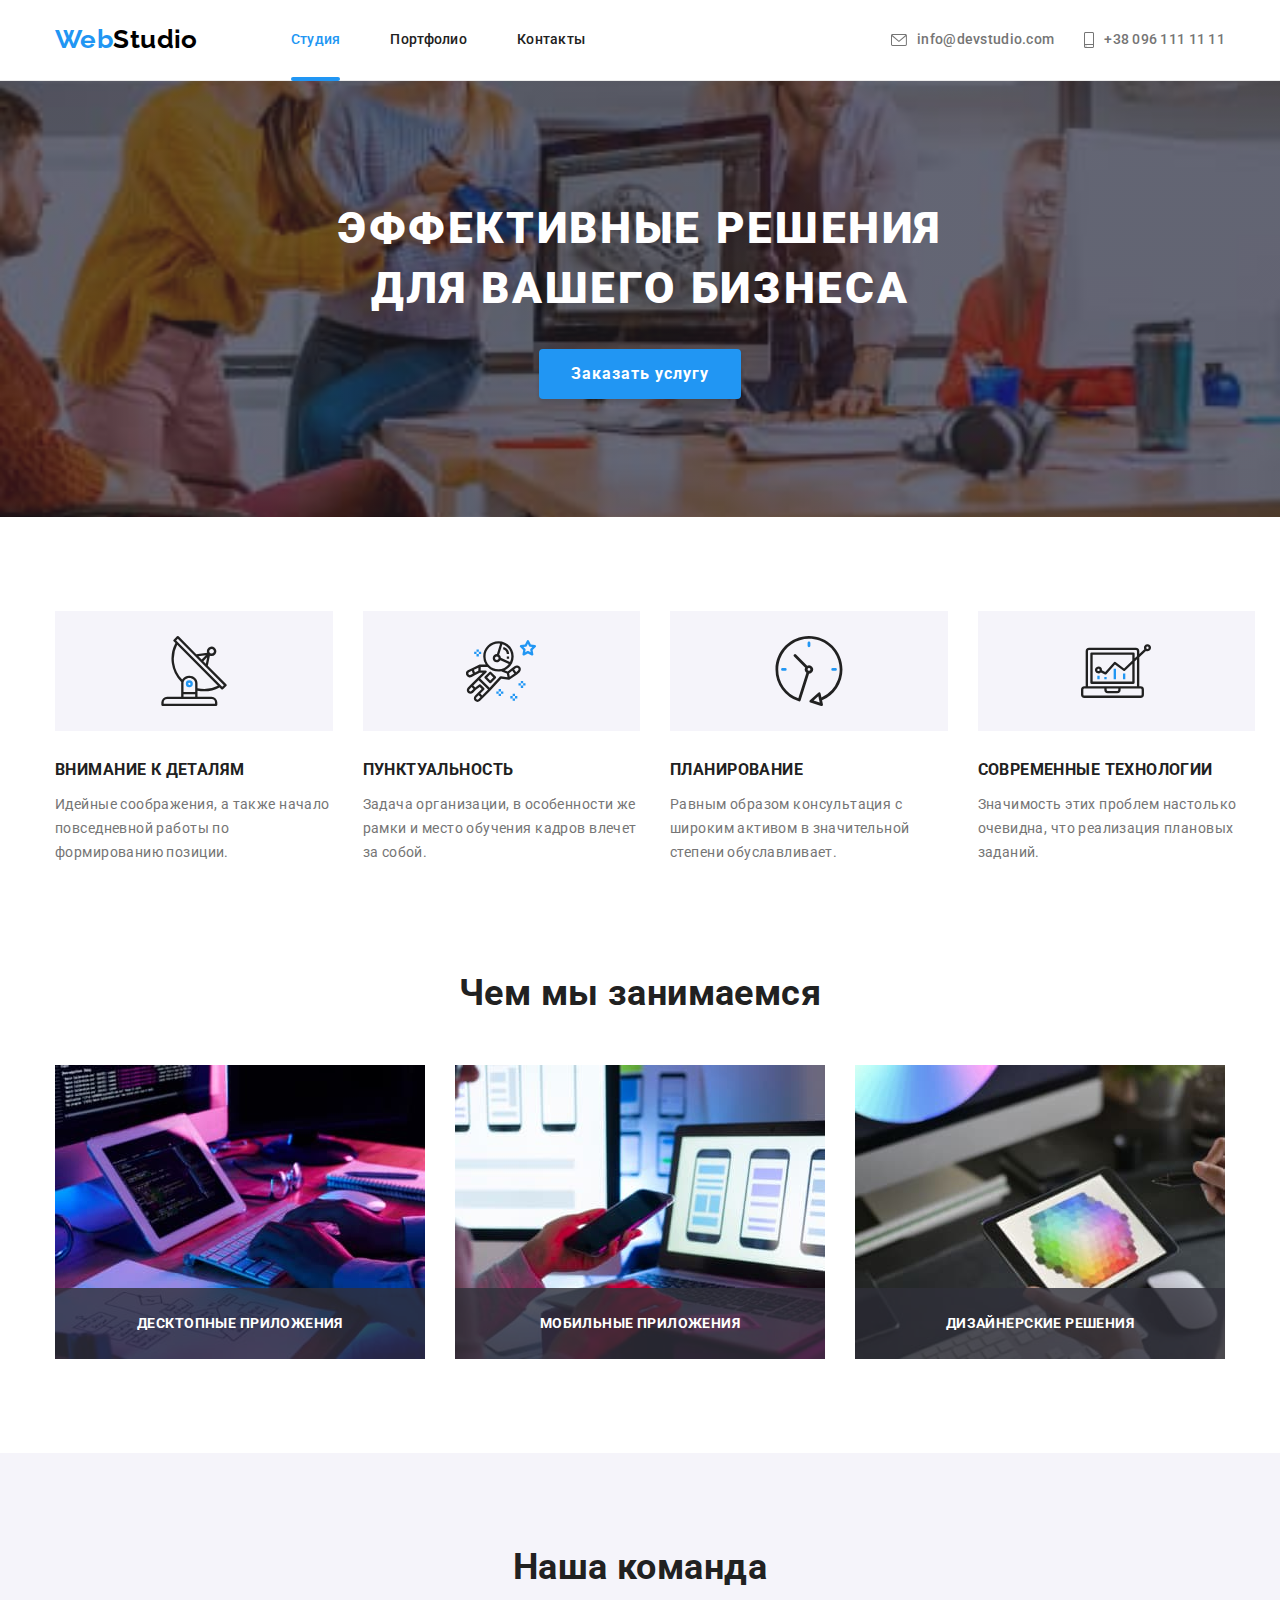
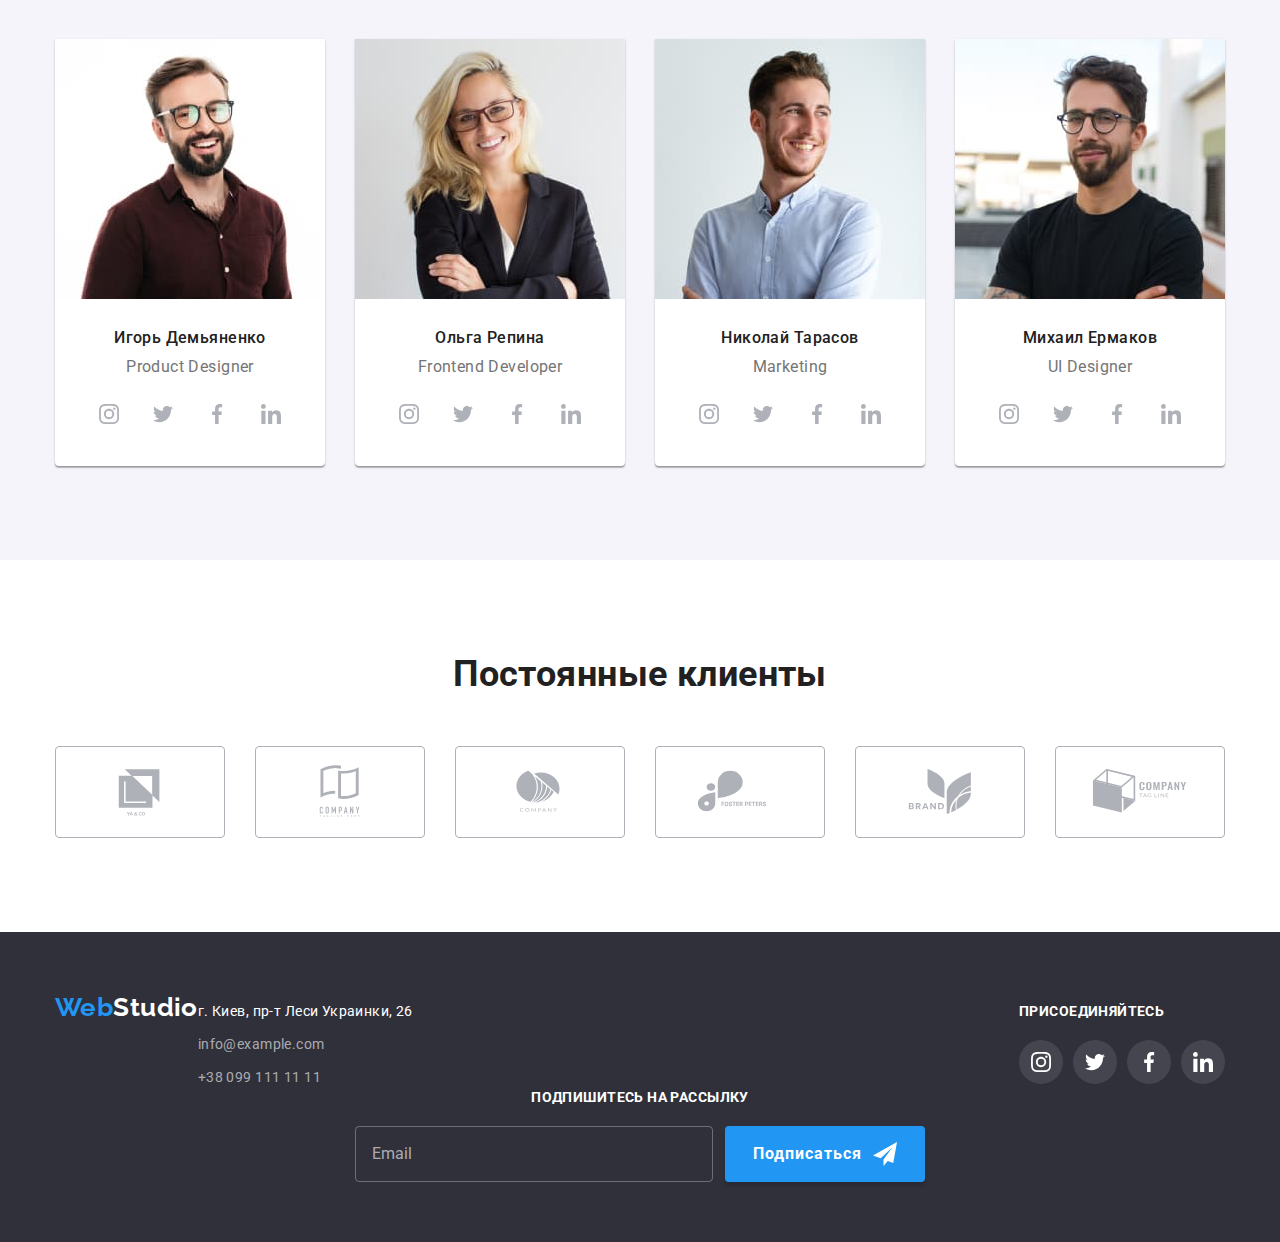
==== index.html @ 45075b43 "contacts paddings" ====
<!DOCTYPE html>
<html lang="ru">
  <head>
    <meta charset="UTF-8" />
    <meta http-equiv="X-UA-Compatible" content="IE=edge" />
    <meta name="viewport" content="width=device-width, initial-scale=1.0" />
    <title>goit-markup-hw-08</title>
    <link rel="preconnect" href="https://fonts.gstatic.com" />
    <link
      rel="stylesheet"
      href="https://fonts.googleapis.com/css2?family=Raleway:wght@700&family=Roboto:wght@400;500;700;900&display=swap"
    />
    <link
      rel="stylesheet"
      href="https://cdnjs.cloudflare.com/ajax/libs/modern-normalize/1.0.0/modern-normalize.min.css"
    />
    <link rel="stylesheet" href="./css/main.min.css" />
  </head>
  <body>
    <header class="header-border">
      <!--Mobile-menu-->
      <div class="mobile-menu__container" data-menu>
        <ul class="mobile-menu__list list">
          <li class="mobile-menu__item">
            <a class="link mobile-menu__link mobile-menu__link--current" href="./index.html">Студия</a>
          </li>
          <li class="mobile-menu__item"><a class="link mobile-menu__link" href="./portfolio.html">Портфолио</a></li>
          <li class="mobile-menu__item"><a class="link mobile-menu__link" href="">Контакты</a></li>
        </ul>
        <div class="modal-menu__wrap">
          <ul class="list mobile-menu__list mobile-menu__list--contacts">
            <li class="mobile-menu__item">
              <a class="link mobile-menu__contacts-link" href="tel:+380961111111"> +38 096 111 11 11 </a>
            </li>
            <li class="mobile-menu__item">
              <a class="link mobile-menu__contacts-link" href="mailto:info@devstudio.com"> info@devstudio.com </a>
            </li>
          </ul>
          <ul class="list mobile-menu_social-network">
            <li class="mobile-menu__social-network-item">
              <a class="link mobile-menu__social-network-link" href="#">Instagram</a>
            </li>
            <li class="mobile-menu__social-network-item">
              <a class="link mobile-menu__social-network-link" href="#">Twitter</a>
            </li>
            <li class="mobile-menu__social-network-item">
              <a class="link mobile-menu__social-network-link" href="#">Facebook</a>
            </li>
            <li class="mobile-menu__social-network-item">
              <a class="link mobile-menu__social-network-link--no-border" href="#">LinkedIn</a>
            </li>
          </ul>
        </div>
      </div>
      <div class="header-container container">
        <!-- Логотип-ссылка -->
        <a href="./index.html" class="logo-link header-logo"><span class="logo-link--accented">Web</span>Studio</a>
        <!-- Навигация -->
        <nav class="navigation__position">
          <ul class="list navigation__pages">
            <li class="navigation__page">
              <a href="./" class="link navigation__link navigation__page--current">Студия</a>
            </li>
            <li class="navigation__page">
              <a href="./portfolio.html" class="link navigation__link">Портфолио</a>
            </li>
            <li class="navigation__page"><a href="./" class="link navigation__link">Контакты</a></li>
          </ul>
        </nav>
        <!-- Контакты -->
        <ul class="list contacts">
          <li class="contacts__item">
            <a href="mailto:info@devstudio.com" class="link contacts__link">
              <svg class="contacts__icon" width="16" height="12">
                <use href="./images/icons.svg#icon-envelope"></use></svg
              >info@devstudio.com
            </a>
          </li>
          <li class="contacts__item">
            <a href="tel:+380961111111" class="link contacts__link"
              ><svg class="contacts__icon" width="10" height="16">
                <use href="./images/icons.svg#icon-smartphone"></use></svg
              >+38 096 111 11 11
            </a>
          </li>
        </ul>
      </div>
      <!--Mobile-menu-button-->
      <button class="mobile-menu__button" data-menu-button>
        <svg class="" width="40" height="40">
          <use class="mobile-menu__icon-menu" href="./images/icons.svg#icon-menu"></use>
          <use class="mobile-menu__icon-close" href="./images/icons.svg#icon-close-menu"></use>
        </svg>
      </button>
    </header>
    <main>
      <!-- Эффективные решения для вашего бизнеса -->
      <section class="solutions">
        <div class="container">
          <h1 class="solutions__title solutions__title-margin">Эффективные решения для вашего бизнеса</h1>
          <button type="button" data-modal-open class="solutions__button">Заказать услугу</button>
        </div>
      </section>
      <!-- Особенности -->
      <section class="section">
        <div class="container">
          <h2 class="visually-hidden">Особенности</h2>
          <ul class="features features__position list">
            <li class="features__cards features__cards-margin">
              <div class="features__icon-wrap features__icon-wrap-margin">
                <svg class="features__icons" width="70" height="70">
                  <use href="./images/icons.svg#icon-antenna"></use>
                </svg>
              </div>
              <h3 class="title features__titles features__titles-margin">Внимание к деталям</h3>
              <p class="features__text">
                Идейные соображения, а также начало повседневной работы по формированию позиции.
              </p>
            </li>
            <li class="features__cards features__cards-margin">
              <div class="features__icon-wrap features__icon-wrap-margin">
                <svg class="features__icons" width="70" height="70">
                  <use href="./images/icons.svg#icon-astronaut"></use>
                </svg>
              </div>
              <h3 class="title features__titles features__titles-margin">Пунктуальность</h3>
              <p class="features__text">
                Задача организации, в особенности же рамки и место обучения кадров влечет за собой.
              </p>
            </li>
            <li class="features__cards features__cards-margin">
              <div class="features__icon-wrap features__icon-wrap-margin">
                <svg class="features__icons" width="70" height="70">
                  <use href="./images/icons.svg#icon-clock"></use>
                </svg>
              </div>
              <h3 class="title features__titles features__titles-margin">Планирование</h3>
              <p class="features__text">
                Равным образом консультация с широким активом в значительной степени обуславливает.
              </p>
            </li>
            <li class="features__cards features__cards-margin">
              <div class="features__icon-wrap features__icon-wrap-margin">
                <svg class="features__icons" width="70" height="70">
                  <use href="./images/icons.svg#icon-diagram"></use>
                </svg>
              </div>
              <h3 class="title features__titles features__titles-margin">Современные технологии</h3>
              <p class="features__text">Значимость этих проблем настолько очевидна, что реализация плановых заданий.</p>
            </li>
          </ul>
        </div>
      </section>
      <!-- Чем мы занимаемся -->
      <section class="works section">
        <div class="container">
          <h2 class="title section-title">Чем мы занимаемся</h2>
          <ul class="works__list list">
            <li class="works__card">
              <div class="works__thumb">
                <picture> 
                  <source srcset="./images/work/work@1x.jpg 1x, 
                  ./images/work/work@2x.jpg 2x" 
                  media="(min-width: 1200px)" 
                  type="image/jpeg" /> 
                  <img src="./images/work/work@1x.jpg" width="370" height="294" alt="Десктопные приложения" /> 
                </picture>
        
                <div class="works__overlay">
                  <p class="works__text">Десктопные приложения</p>
                </div>
              </div>
            </li>
            <li class="works__card">
              <div class="works__thumb">
               <picture> 
                  <source srcset="./images/work/work2@1x.jpg 1x, 
                  ./images/work/work2@2x.jpg 2x" 
                  media="(min-width: 1200px)" 
                  type="image/jpeg" /> 
                  <img src="./images/work/work2@1x.jpg" width="370" height="294" alt="Мобильные приложения" /> 
                </picture>
        
                <div class="works__overlay">
                  <p class="works__text">Мобильные приложения</p>
                </div>
              </div>
            </li>
            <li class="works__card">
              <div class="works__thumb">
                <picture> 
                  <source srcset="./images/work/work3@1x.jpg 1x, 
                  ./images/work/work3@2x.jpg 2x" 
                  media="(min-width: 1200px)" 
                  type="image/jpeg" /> 
                  <img src="./images/work/work3@1x.jpg" width="370" height="294" alt="Дизайнерские решения" /> 
                </picture>
        
                <div class="works__overlay">
                  <p class="works__text">Дизайнерские решения</p>
                </div>
              </div>
            </li>
          </ul>
        </div>
      </section>
      <section class="team section">
        <!-- Наша команда -->
        <div class="container">
          <h2 class="title section-title">Наша команда</h2>
          <ul class="team-list team-list__margin list">
            <li class="team-list__card team-list__card-margin">
              <div>
                <picture> 
                  <source srcset="./images/team/desktop1@1x.jpg 1x, 
                  ./images/team/desktop1@2x.jpg 2x" 
                  media="(min-width: 1200px)" 
                  type="image/jpeg" /> 
                  <source srcset="./images/team/tablet1@1x.jpg 1x, 
                  ./images/team/tablet1@2x.jpg 2x" 
                  media="(min-width: 768px)" 
                  type="image/jpeg" /> 
                  <source srcset="./images/team/mobile1@1x.jpg 1x, 
                  ./images/team/mobile1@2x.jpg 2x" 
                  media="(max-width: 767.9px)" 
                  type="image/jpeg" /> 
                  <img src="./images/team/mobile1@1x.jpg" width="450" height="460" alt="Игорь Демьяненко" /> 
                </picture>
              </div>
              <div class="team-list__card-text">
                <h3 class="title team-list__name team-list__name-margin">Игорь Демьяненко</h3>
                <p lang="en" class="team-list__profession team-list__profession-margin">Product Designer</p>
                <ul class="list social-networks__list">
                  <li class="social-network__margin">
                    <a class="link social-network__link" href="" target="_blank" rel="noopener noreferrer">
                      <svg class="social-network__icon" width="20" height="20">
                        <use href="./images/icons.svg#icon-instagram"></use>
                      </svg>
                    </a>
                  </li>
                  <li class="social-network__margin">
                    <a class="link social-network__link" href="" target="_blank" rel="noopener noreferrer">
                      <svg class="social-network__icon" width="20" height="20">
                        <use href="./images/icons.svg#icon-twitter"></use>
                      </svg>
                    </a>
                  </li>
                  <li class="social-network__margin">
                    <a class="link social-network__link" href="" target="_blank" rel="noopener noreferrer">
                      <svg class="social-network__icon" width="20" height="20">
                        <use href="./images/icons.svg#icon-facebook"></use>
                      </svg>
                    </a>
                  </li>
                  <li class="social-network__margin">
                    <a class="link social-network__link" href="" target="_blank" rel="noopener noreferrer">
                      <svg class="social-network__icon" width="20" height="20">
                        <use href="./images/icons.svg#icon-linkedin"></use>
                      </svg>
                    </a>
                  </li>
                </ul>
              </div>
            </li>
            <li class="team-list__card team-list__card-margin">
              <div>
                <picture> 
                  <source srcset="./images/team/desktop2@1x.jpg 1x, 
                  ./images/team/desktop2@2x.jpg 2x" 
                  media="(min-width: 1200px)" 
                  type="image/jpeg" /> 
                  <source srcset="./images/team/tablet2@1x.jpg 1x, 
                  ./images/team/tablet2@2x.jpg 2x" 
                  media="(min-width: 768px)" 
                  type="image/jpeg" /> 
                  <source srcset="./images/team/mobile2@1x.jpg 1x, 
                  ./images/team/mobile2@2x.jpg 2x" 
                  media="(max-width: 767.9px)" 
                  type="image/jpeg" /> 
                  <img src="./images/team/mobile2@1x.jpg" width="450" height="460" alt="Ольга Репина" /> 
                </picture>
              </div>
          
              <div class="team-list__card-text">
                <h3 class="title team-list__name team-list__name-margin">Ольга Репина</h3>
                <p lang="en" class="team-list__profession team-list__profession-margin">Frontend Developer</p>
                <ul class="list social-networks__list">
                  <li class="social-network__margin">
                    <a class="link social-network__link" href="" target="_blank" rel="noopener noreferrer">
                      <svg class="social-network__icon" width="20" height="20">
                        <use href="./images/icons.svg#icon-instagram"></use>
                      </svg>
                    </a>
                  </li>
                  <li class="social-network__margin">
                    <a class="link social-network__link" href="" target="_blank" rel="noopener noreferrer">
                      <svg class="social-network__icon" width="20" height="20">
                        <use href="./images/icons.svg#icon-twitter"></use>
                      </svg>
                    </a>
                  </li>
                  <li class="social-network__margin">
                    <a class="link social-network__link" href="" target="_blank" rel="noopener noreferrer">
                      <svg class="social-network__icon" width="20" height="20">
                        <use href="./images/icons.svg#icon-facebook"></use>
                      </svg>
                    </a>
                  </li>
                  <li class="social-network__margin">
                    <a class="link social-network__link" href="" target="_blank" rel="noopener noreferrer">
                      <svg class="social-network__icon" width="20" height="20">
                        <use href="./images/icons.svg#icon-linkedin"></use>
                      </svg>
                    </a>
                  </li>
                </ul>
              </div>
            </li>
            <li class="team-list__card team-list__card-margin"><div>
                <picture> 
                  <source srcset="./images/team/desktop3@1x.jpg 1x, 
                  ./images/team/desktop3@2x.jpg 2x" 
                  media="(min-width: 1200px)" 
                  type="image/jpeg" /> 
                  <source srcset="./images/team/tablet3@1x.jpg 1x, 
                  ./images/team/tablet3@2x.jpg 2x" 
                  media="(min-width: 768px)" 
                  type="image/jpeg" /> 
                  <source srcset="./images/team/mobile3@1x.jpg 1x, 
                  ./images/team/mobile3@2x.jpg 2x" 
                  media="(max-width: 767.9px)" 
                  type="image/jpeg" /> 
                  <img src="./images/team/mobile3@1x.jpg" width="450" height="460" alt="Николай Тарасов" /> 
                </picture>
              </div>
              
              <div class="team-list__card-text">
                <h3 class="title team-list__name team-list__name-margin">Николай Тарасов</h3>
                <p lang="en" class="team-list__profession team-list__profession-margin">Marketing</p>
                <ul class="list social-networks__list">
                  <li class="social-network__margin">
                    <a class="link social-network__link" href="" target="_blank" rel="noopener noreferrer">
                      <svg class="social-network__icon" width="20" height="20">
                        <use href="./images/icons.svg#icon-instagram"></use>
                      </svg>
                    </a>
                  </li>
                  <li class="social-network__margin">
                    <a class="link social-network__link" href="" target="_blank" rel="noopener noreferrer">
                      <svg class="social-network__icon" width="20" height="20">
                        <use href="./images/icons.svg#icon-twitter"></use>
                      </svg>
                    </a>
                  </li>
                  <li class="social-network__margin">
                    <a class="link social-network__link" href="" target="_blank" rel="noopener noreferrer">
                      <svg class="social-network__icon" width="20" height="20">
                        <use href="./images/icons.svg#icon-facebook"></use>
                      </svg>
                    </a>
                  </li>
                  <li class="social-network__margin">
                    <a class="link social-network__link" href="" target="_blank" rel="noopener noreferrer">
                      <svg class="social-network__icon" width="20" height="20">
                        <use href="./images/icons.svg#icon-linkedin"></use>
                      </svg>
                    </a>
                  </li>
                </ul>
              </div>
            </li>
            <li class="team-list__card team-list__card-margin">
              <div>
                <picture> 
                  <source srcset="./images/team/desktop4@1x.jpg 1x, 
                  ./images/team/desktop4@2x.jpg 2x" 
                  media="(min-width: 1200px)" 
                  type="image/jpeg" /> 
                  <source srcset="./images/team/tablet4@1x.jpg 1x, 
                  ./images/team/tablet4@2x.jpg 2x" 
                  media="(min-width: 768px)" 
                  type="image/jpeg" /> 
                  <source srcset="./images/team/mobile4@1x.jpg 1x, 
                  ./images/team/mobile4@2x.jpg 2x" 
                  media="(max-width: 767.9px)" 
                  type="image/jpeg" /> 
                  <img src="./images/team/mobile4@1x.jpg" width="450" height="460" alt="Михаил Ермаков" /> 
                </picture>
              </div>

              <div class="team-list__card-text">
                <h3 class="title team-list__name team-list__name-margin">Михаил Ермаков</h3>
                <p lang="en" class="team-list__profession team-list__profession-margin">UI Designer</p>
                <ul class="list social-networks__list">
                  <li class="social-network__margin">
                    <a class="link social-network__link" href="" target="_blank" rel="noopener noreferrer">
                      <svg class="social-network__icon" width="20" height="20">
                        <use href="./images/icons.svg#icon-instagram"></use>
                      </svg>
                    </a>
                  </li>
                  <li class="social-network__margin">
                    <a class="link social-network__link" href="" target="_blank" rel="noopener noreferrer">
                      <svg class="social-network__icon" width="20" height="20">
                        <use href="./images/icons.svg#icon-twitter"></use>
                      </svg>
                    </a>
                  </li>
                  <li class="social-network__margin">
                    <a class="link social-network__link" href="" target="_blank" rel="noopener noreferrer">
                      <svg class="social-network__icon" width="20" height="20">
                        <use href="./images/icons.svg#icon-facebook"></use>
                      </svg>
                    </a>
                  </li>
                  <li class="social-network__margin">
                    <a class="link social-network__link" href="" target="_blank" rel="noopener noreferrer">
                      <svg class="social-network__icon" width="20" height="20">
                        <use href="./images/icons.svg#icon-linkedin"></use>
                      </svg>
                    </a>
                  </li>
                </ul>
              </div>
            </li>
          </ul>
        </div>
      </section>
      <!-- Постоянные клиенты -->
      <section class="section">
        <div class="container">
          <h2 class="title section-title">Постоянные клиенты</h2>
          <ul class="clients__list list">
            <li class="clients__item">
              <a class="link clients__link" href="" target="_blank" rel="noopener noreferrer">
                <svg class="clients__icon" width="106" height="60">
                  <use href="./images/icons.svg#icon-logo1"></use>
                </svg>
              </a>
            </li>
            <li class="clients__item">
              <a class="link clients__link" href="" target="_blank" rel="noopener noreferrer"
                ><svg class="clients__icon" width="106" height="60">
                  <use href="./images/icons.svg#icon-logo2"></use></svg
              ></a>
            </li>
            <li class="clients__item">
              <a class="link clients__link" href="" target="_blank" rel="noopener noreferrer">
                <svg class="clients__icon" width="106" height="60">
                  <use href="./images/icons.svg#icon-logo3"></use>
                </svg>
              </a>
            </li>
            <li class="clients__item">
              <a class="link clients__link" href="" target="_blank" rel="noopener noreferrer">
                <svg class="clients__icon" width="106" height="60">
                  <use href="./images/icons.svg#icon-logo4"></use>
                </svg>
              </a>
            </li>
            <li class="clients__item">
              <a class="link clients__link" href="" target="_blank" rel="noopener noreferrer"
                ><svg class="clients__icon" width="106" height="60">
                  <use href="./images/icons.svg#icon-logo5"></use></svg
              ></a>
            </li>
            <li class="clients__item">
              <a class="link clients__link" href="" target="_blank" rel="noopener noreferrer"
                ><svg class="clients__icon" width="106" height="60">
                  <use href="./images/icons.svg#icon-logo6"></use></svg
              ></a>
            </li>
          </ul>
        </div>
      </section>
    </main>
    <footer class="footer-section">
      <div class="container footer-container">
        <div class="contacts-block"
          <div class="address-block">
            <!-- Логотип-ссылка -->
            <a href="./index.html" class="logo-link footer-logo footer-logo__margin"><span class="logo-link--accented">Web</span>Studio</a>
          <!-- Адрес-->
            <address class="address">
              <ul class="list">
              <li class="address__margin">
                <a
                  href="https://goo.gl/maps/rV815ZwH7v6qxF1P7"
                  target="_blank"
                  rel="noopener noreferrer"
                  class="link address__map"
                  >г. Киев, пр-т Леси Украинки, 26</a
                >
              </li>
              <li class="address__margin">
                <a href="mailto:info@example.com" class="link address__contacts">info@example.com</a>
              </li>
              <li class="address__marin">
                <a href="tel:+380991111111" class="link address__contacts">+38 099 111 11 11</a>
              </li>
            </ul>
          </address>
        </div>
        <div class="footer-social-networks">
          <p class="footer-social-networks__text footer-social-networks__text-margin">присоединяйтесь</p>
          <ul class="list social-networks__list">
            <li class="social-network__margin">
              <a class="link footer-social-network__link" href="" target="_blank" rel="noopener noreferrer">
                <svg class="footer-social-network__icon" width="20" height="20">
                  <use href="./images/icons.svg#icon-instagram"></use>
                </svg>
              </a>
            </li>
            <li class="social-network__margin">
              <a class="link footer-social-network__link" href="" target="_blank" rel="noopener noreferrer">
                <svg class="footer-social-network__icon" width="20" height="20">
                  <use href="./images/icons.svg#icon-twitter"></use>
                </svg>
              </a>
            </li>
            <li class="social-network__margin">
              <a class="link footer-social-network__link" href="" target="_blank" rel="noopener noreferrer">
                <svg class="footer-social-network__icon" width="20" height="20">
                  <use href="./images/icons.svg#icon-facebook"></use>
                </svg>
              </a>
            </li>
            <li class="social-network__margin">
              <a class="link footer-social-network__link" href="" target="_blank" rel="noopener noreferrer">
                <svg class="footer-social-network__icon" width="20" height="20">
                  <use href="./images/icons.svg#icon-linkedin"></use>
                </svg>
              </a>
            </li>
          </ul>
        </div>
      </div>
        <form class="subscribe__form" action="#" method="POST" autocomplete="off">
          <label class="subscribe__label" for="subscribe">подпишитесь на рассылку</label>
          <div class="subscribe-container">
            <input
              type="email"
              name="user-mail"
              class="subscribe__email"
              id="subscribe"
              placeholder="Email"
            />
            <button type="submit" class="subscribe__button">
              Подписаться<svg class="subscribe__icon" width="24" height="24">
                <use href="./images/icons.svg#icon-send"></use>
              </svg>
            </button>
          </div>
        </form>
      </div>
    </footer>
    <!--Solutions-modal-window-->
    <div class="backdrop is-hidden" data-modal>
      <div class="solutions-modal">
        <button class="solutions-modal__close-button" data-modal-close>
          <svg class="solutions-modal__close-icon" width="18" height="18">
            <use href="./images/icons.svg#icon-close-btn"></use>
          </svg>
        </button>
        <h2 class="title modal-title modal-title__margin">Оставьте свои данные, мы вам перезвоним</h2>
        <form class="contact-form" name="order" autocomplete="on" novalidate>
          <label for="order-name" class="contact-form__label">Имя</label>
          <div class="input-container input-container__margin">
            <input type="text" name="user-name" class="contact-form__field" id="order-name" />
            <svg class="contact-form__icon" width="18" height="18">
              <use href="./images/icons.svg#icon-person-input"></use>
            </svg>
          </div>
          <label for="order-phone" class="contact-form__label">Телефон</label>
          <div class="input-container input-container__margin">
            <input type="tel" name="user-tel" class="contact-form__field" id="order-phone" />
            <svg class="contact-form__icon" width="18" height="18">
              <use href="./images/icons.svg#icon-phone-input"></use>
            </svg>
          </div>
          <label for="order-mail" class="contact-form__label">Почта</label>
          <div class="input-container input-container__margin">
            <input type="email" name="user-mail" class="contact-form__field" id="order-mail" />
            <svg class="contact-form__icon" width="18" height="18">
              <use href="./images/icons.svg#icon-email-input"></use>
            </svg>
          </div>
          <label for="order-comment" class="contact-form__label">Комментарий</label>
          <div class="input-container input-container__comment-margin">
            <textarea
              name="user-info"
              class="contact-form__field contact-form__message"
              placeholder="Введите текст"
              id="order-comment"
            ></textarea>
          </div>
          <div class="checkbox-container checkbox-container__position">
            <label for="policy" class="checkbox__label"
              ><input type="checkbox" name="policy" value="Agree" class="checkbox__input" id="policy" />
              <span class="checkbox__wrap checkbox__wrap-margin">
                <svg class="checkbox__icon" width="16" height="15">
                  <use href="./images/icons.svg#icon-check"></use>
                </svg>
              </span>
              Соглашаюсь с рассылкой и принимаю
              <a
                href=""
                target="_blank"
                rel="noopener noreferrer"
                class="checkbox__link--accented checkbox__link-margin"
                >Условия договора</a
              ></label
            >
          </div>
          <button type="submit" class="contact-form__submit-button">Отправить</button>
        </form>
      </div>
    </div>
    <!-- Script -->
    <script src="./js/menu.js"></script>
    <script src="./js/modal.js"></script>
  </body>
</html>
---- css/main.min.css ----
:root{--main-text-color: #757575;--title-color: #212121;--nav-header-color: #000;--accent-color: #2196f3;--alt-title-color: #fff;--svg-icon-color: #afb1b8;--dark-background: #2f303a;--solutions-down-bg-color: #c4c4c4;--solutions-gradient-color: rgba(47, 48, 58, 0.4);--light-background: #f5f4fa;--header-border-color: #ececec;--projects-border-color: #eeeeee;--modal-close-button-border: rgba(0, 0, 0, 0.1);--works-overlay-color: rgba(47, 48, 58, 0.8);--project-overlay-color: rgba(33, 150, 243, 0.9);--backdrop-background-color: #00000033;--modal-form-input-border: rgba(33, 33, 33, 0.2);--main-font: 'Roboto', sans-serif;--title-font: 'Roboto', sans-serif;--logo-font: 'Raleway', sans-serif;--cubic-bezier: cubic-bezier(0.4, 0, 0.2, 1)}.contacts__link,.contact-form,.checkbox-container,.checkbox__label,.features__icon-wrap,.works__list,.works__overlay,.team-list,.filter__list,.projects,.overlay,.subscribe-container,.subscribe__email,.subscribe__button,.subscribe__icon,.header-container,.navigation__pages{display:flex}body{font-family:var(--main-font);font-size:14px;line-height:1.14;letter-spacing:0.03em;color:var(--main-text-color);background-color:var(--alt-title-color)}body.modal-open{overflow:hidden}h1,h2,h3,h4,h5,h6{margin:0}.container{padding-left:15px;padding-right:15px}@media screen and (min-width: 480px){.container{max-width:480px;margin-left:auto;margin-right:auto}}@media screen and (min-width: 768px){.container{max-width:768px}}@media screen and (min-width: 1200px){.container{max-width:1200px}}.section{padding-top:60px;padding-bottom:60px}@media screen and (min-width: 1200px){.section{padding-top:94px;padding-bottom:94px}}img{display:block;max-width:100%;height:auto}.link{color:inherit;text-decoration:none;transition:color 250ms var(--cubic-bezier)}.link:hover,.link:focus{color:var(--accent-color)}.title{color:var(--title-color)}.list{padding:0;margin:0;list-style:none}.visually-hidden{position:absolute !important;clip:rect(1px, 1px, 1px, 1px);padding:0 !important;border:0 !important;height:1px !important;width:1px !important;overflow:hidden}.mobile-menu__button{display:inline-flex;background-color:transparent;border:none;width:40px;height:40px;margin:0;margin-left:auto;padding:0;cursor:pointer;z-index:99}@media screen and (min-width: 768px){.mobile-menu__button{display:none}}.mobile-menu__button .mobile-menu__icon-close{display:none}.mobile-menu__button.is-open .mobile-menu__icon-close{display:block}.mobile-menu__button.is-open .mobile-menu__icon-menu{display:none}.mobile-menu__icon-close,.mobile-menu__icon-menu{fill:var(--title-color);transition:fill 250ms var(--cubic-bezier)}.mobile-menu__icon-close:focus,.mobile-menu__icon-close:hover,.mobile-menu__icon-menu:focus,.mobile-menu__icon-menu:hover{fill:var(--accent-color)}.mobile-menu__container{position:absolute;top:0;left:0;width:100vw;height:100vh;background-color:var(--alt-title-color);padding:48px 40px;z-index:98;display:none}.mobile-menu__container.is-open{display:flex;flex-direction:column;justify-content:space-between}@media screen and (min-width: 768px){.mobile-menu__container.is-open{display:none}}.mobile-menu__contacts-link{display:inline-block;font-weight:500;font-size:24px;line-height:1.16;letter-spacing:0.02em;color:var(--main-text-color);text-decoration:none;transform:font-size 250ms var(--cubic-bezier),line-height 250ms var(--cubic-bezier),color 250ms var(--cubic-bezier)}.mobile-menu__contacts-link:hover,.mobile-menu__contacts-link:focus{font-size:34px;line-height:1.17;color:var(--accent-color)}.mobile-menu__item:not(:last-child){margin-bottom:32px}.mobile-menu__link{display:inline-block;font-weight:500;font-size:40px;line-height:1.17;letter-spacing:0.02em;color:var(--title-color);transition:color 250ms var(--cubic-bezier)}.mobile-menu__link:hover,.mobile-menu__link:focus{color:var(--accent-color)}.mobile-menu__link--current{color:var(--accent-color)}.mobile-menu_social-network{display:flex;flex-wrap:wrap;margin-top:64px}.mobile-menu__social-network-item{padding-left:10px;padding-right:10px;margin-bottom:10px}.mobile-menu__social-network-item:first-child{padding-left:0}@media screen and (min-width: 480px){.mobile-menu__social-network-item{margin-bottom:0}}.mobile-menu__social-network-link{position:relative;font-weight:500;font-size:18px;line-height:1.22;letter-spacing:0.02em;color:var(--accent-color)}.mobile-menu__social-network-link::after{content:'';position:absolute;right:-15%;top:0;width:1px;height:22px;display:block;background-color:var(--modal-form-input-border)}.mobile-menu__social-network-link--no-border{position:relative;font-weight:500;font-size:18px;line-height:1.22;letter-spacing:0.02em;color:var(--accent-color)}.logo-link{color:inherit;text-decoration:none}.header-logo{padding-top:24px;padding-bottom:25px;font-family:var(--logo-font);font-weight:700;font-size:26px;line-height:1.19;color:var(--nav-header-color)}@media screen and (min-width: 1200px){.header-logo{margin-right:93px}}.footer-logo{display:inline-block;font-family:var(--logo-font);font-weight:700;font-size:26px;line-height:1.19;color:var(--alt-title-color)}.footer-logo__margin{margin-right:0;margin-bottom:20px}.logo-link--accented{color:var(--accent-color)}@media screen and (max-width: 767.9px){.contacts{display:none}}@media screen and (min-width: 768px) and (max-width: 1199.9px){.contacts{flex-direction:column}}@media screen and (min-width: 1200px){.contacts{display:flex;flex-direction:row}}.contacts__link{position:relative;align-items:center;font-weight:500;letter-spacing:0.02em}@media screen and (min-width: 1200px){.contacts__link{padding-top:32px;padding-bottom:32px}}@media screen and (min-width: 768px) and (max-width: 1199.98px){.contacts__item:not(:last-child){margin-bottom:10px}}@media screen and (min-width: 1200px){.contacts__item:not(:last-child){margin-right:30px}}.contacts__icon{fill:currentColor;margin-right:10px}.solutions{padding-top:118px;padding-bottom:118px;text-align:center;background-image:linear-gradient(to right, var(--solutions-gradient-color), var(--solutions-gradient-color)),url("../images/bg-image/mobile-bg@1x.jpg");color:var(--alt-title-color);background-repeat:no-repeat;background-position:center;background-size:cover}@media (min-resolution: 2dppx){.solutions{background-image:url("../images/bg-image/mobile-bg@2x.jpg")}}@media (min-resolution: 2dppx) and (min-width: 480px){.solutions{background-image:linear-gradient(to right, var(--solutions-gradient-color), var(--solutions-gradient-color)),url("../images/bg-image/tablet-bg@1x.jpg")}}@media (min-resolution: 2dppx) and (min-width: 480px) and (min-resolution: 2dppx){.solutions{background-image:url("../images/bg-image/tablet-bg@2x.jpg")}}@media (min-resolution: 2dppx) and (min-width: 480px) and (min-width: 768px){.solutions{padding-top:200px;padding-bottom:200px;background-image:linear-gradient(to right, var(--solutions-gradient-color), var(--solutions-gradient-color)),url("../images/bg-image/desktop-bg@1x.jpg");max-width:1600px;height:600px}}@media (min-resolution: 2dppx) and (min-width: 480px) and (min-width: 768px) and (min-resolution: 2dppx){.solutions{background-image:url("../images/bg-image/desktop-bg@2x.jpg")}}.solutions__title{max-width:360px;font-weight:900;font-size:26px;text-transform:uppercase;line-height:1.62;letter-spacing:0.06em}@media screen and (min-width: 1200px){.solutions__title{max-width:696px;font-size:44px;line-height:1.36}}.solutions__title-margin{margin-left:auto;margin-right:auto;margin-bottom:30px}.solutions__button{min-width:200px;padding:10px 32px;font-weight:700;font-size:16px;line-height:1.88;letter-spacing:0.06em;cursor:pointer;box-shadow:0px 4px 4px rgba(0,0,0,0.15);border-radius:4px;border:0;background-color:var(--accent-color);color:inherit;transition:color 250ms var(--cubic-bezier),background-color 250ms var(--cubic-bezier),box-shadow 250ms var(--cubic-bezier)}.backdrop{position:fixed;left:0;top:0;width:100%;height:100%;background-color:var(--backdrop-background-color);overflow-y:scroll;transition:opacity 250ms var(--cubic-bezier),visibility 250ms var(--cubic-bezier)}.solutions-modal{position:absolute;width:450px;height:610px;padding:40px;left:50%;top:50%;transform:translate(-50%, -50%) scale(1);background-color:var(--alt-title-color);box-shadow:0px 1px 3px rgba(0,0,0,0.12),0px 1px 1px rgba(0,0,0,0.14),0px 2px 1px rgba(0,0,0,0.2);border-radius:4px;opacity:1;transition:transform 250ms var(--cubic-bezier),opacity 250ms var(--cubic-bezier)}@media screen and (min-width: 1200px){.solutions-modal{width:528px;height:581px}}.is-hidden .solutions-modal{opacity:0;transform:translate(-50%, -50%) scale(0.5);transition:transform 250ms var(--cubic-bezier),opacity 250ms var(--cubic-bezier)}.solutions-modal__close-button{position:absolute;top:8px;right:8px;padding:5px 7px 7px 5px;width:30px;height:30px;background-color:var(--alt-title-color);border:1px solid var(--modal-close-button-border);border-radius:50%;cursor:pointer}.solutions-modal__close-icon{fill:var(--nav-header-color);transition:fill 250ms var(--cubic-bezier)}.solutions-modal__close-button:hover .solutions-modal__close-icon,.solutions-modal__close-button:focus .solutions-modal__close-icon{fill:var(--accent-color)}.modal-title{display:block;font-weight:700;font-size:20px;line-height:1.15;text-align:center}.modal-title__margin{margin-bottom:12px}.is-hidden{opacity:0;visibility:hidden;pointer-events:none;transition:opacity 250ms var(--cubic-bezier),visibility 250ms var(--cubic-bezier)}.contact-form{flex-direction:column}.input-container{position:relative;display:block}.input-container__margin{margin-bottom:10px}.input-container__comment-margin{margin-bottom:20px}.contact-form__label{margin-bottom:4px;font-size:12px;line-height:1.17;letter-spacing:0.01em;color:var(--main-text-color)}.contact-form__field{width:100%;height:40px;padding-left:42px;border:1px solid var(--modal-form-input-border);border-radius:4px;outline:none;transition:border-color 250ms var(--cubic-bezier)}.contact-form__field:focus{border-color:var(--accent-color)}.contact-form__icon{position:absolute;top:11px;left:12px;transition:fill 250ms var(--cubic-bezier)}.contact-form__field:focus+.contact-form__icon{fill:var(--accent-color)}.contact-form__message{resize:none;height:120px;padding:12px 16px}.contact-form__message::placeholder{font-size:12px;line-height:1.17;letter-spacing:0.01em;color:rgba(117,117,117,0.5)}.checkbox-container{justify-content:center;align-items:center}.checkbox-container__position{margin-bottom:30px}.checkbox__input{-webkit-appearance:none;-moz-appearance:none;-appearance:none;position:absolute}.checkbox__wrap{position:relative;align-self:center;width:16px;height:15px;background-color:var(--alt-title-color);border:2px solid var(--nav-header-color);border-radius:2px;cursor:pointer;transition:background-color 250ms var(--cubic-bezier),border 250ms var(--cubic-bezier)}.checkbox__input:hover+.checkbox__wrap{border:2px solid var(--accent-color)}.checkbox__input:checked+.checkbox__wrap{background-color:var(--accent-color);border:2px solid var(--accent-color)}.checkbox__wrap-margin{margin-right:7px}.checkbox__icon{position:absolute;top:50%;left:50%;transform:translate(-50%, -50%);fill:var(--alt-title-color);stroke:var(--alt-title-color)}.checkbox__label{text-align:center;font-size:12px;line-height:1.16}@media screen and (min-width: 1200px){.checkbox__label{font-size:14px;line-height:1.71}}.checkbox__link--accented{color:var(--accent-color)}.checkbox__link-margin{margin-left:5px}.contact-form__submit-button{width:200px;height:50px;margin-left:auto;margin-right:auto;padding:10px 55px 10px 56px;font-weight:700;font-size:16px;line-height:1.88;letter-spacing:0.06em;cursor:pointer;box-shadow:0px 4px 4px rgba(0,0,0,0.15);border-radius:4px;border:0;background-color:var(--accent-color);color:var(--alt-title-color);transition:color 250ms var(--cubic-bezier),background-color 250ms var(--cubic-bezier),box-shadow 250ms var(--cubic-bezier)}.features{margin-left:-30px;margin-top:-30px}@media screen and (min-width: 768px){.features{display:flex;flex-wrap:wrap}}.features__position{margin-right:-30px}.features__cards{margin-left:30px;margin-top:30px}@media screen and (min-width: 480px){.features__cards{flex-basis:calc((100% - 1 * 30px) / 1)}}@media screen and (min-width: 768px){.features__cards{flex-basis:calc((100% - 2 * 30px) / 2)}}@media screen and (min-width: 1200px){.features__cards{flex-basis:calc((100% - 4 * 30px) / 4)}}.features__icon-wrap{align-items:center;justify-content:center;padding-top:25px;padding-bottom:25px;margin-bottom:30px;background-color:var(--light-background)}.features__titles{min-width:270px;font-weight:700;text-transform:uppercase;margin-bottom:10px}@media screen and (max-width: 767.9px){.features__titles{text-align:center}}.features__text{min-width:270px;line-height:1.71}.section-title{font-weight:700;font-size:36px;line-height:1.16;text-align:center;margin-bottom:30px}@media screen and (min-width: 1200px){.section-title{margin-bottom:50px}}@media screen and (max-width: 1199.9px){.works{display:none}}@media screen and (min-width: 1200px){.works{display:block;padding-top:0}}.works__list{margin-right:-30px}.works__card{flex-basis:calc((100% - 3 * 30px) / 3);margin-right:30px}.works__thumb{position:relative}.works__overlay{position:absolute;justify-content:center;align-items:center;width:100%;height:24%;left:50%;bottom:0;background-color:var(--works-overlay-color);transform:translate(-50%, 0)}.works__text{font-weight:700;text-align:center;text-transform:uppercase;color:var(--alt-title-color);margin:0}.team{background-color:var(--light-background)}.team-list{flex-direction:column}@media screen and (min-width: 768px){.team-list{flex-direction:row;flex-wrap:wrap}}.team-list__margin{margin-left:-30px;margin-top:-30px}.team-list__card{background-color:var(--alt-title-color);box-shadow:0px 1px 3px rgba(0,0,0,0.12),0px 1px 1px rgba(0,0,0,0.14),0px 2px 1px rgba(0,0,0,0.2);border-bottom-left-radius:4px;border-bottom-right-radius:4px}@media screen and (min-width: 480px){.team-list__card{flex-basis:calc((100% - 1 * 30px) / 1)}}@media screen and (min-width: 768px){.team-list__card{flex-basis:calc((100% - 2 * 30px) / 2)}}@media screen and (min-width: 1200px){.team-list__card{flex-basis:calc((100% - 4 * 30px) / 4)}}.team-list__card-margin{margin-left:30px;margin-top:30px}.team-list__card-text{padding:30px 32px 24px 32px;text-align:center}@media screen and (min-width: 1200px){.team-list__card-text{padding:30px 32px}}.team-list__name{font-weight:500;font-size:16px;line-height:1.18}.team-list__name-margin{margin-bottom:10px}.team-list__profession{font-size:16px;line-height:1.18}.team-list__profession-margin{margin-top:0;margin-bottom:16px}.social-networks__list{display:inline-flex}.social-network__margin:not(:last-child){margin-right:10px}.social-network__link{display:inline-flex;align-items:center;justify-content:center;width:44px;height:44px;border-radius:50%;background-color:var(--alt-title-color);transform:translateY(0);transition:transform 250ms var(--cubic-bezier),background-color 250ms var(--cubic-bezier)}.social-network__link:hover,.social-network__link:focus{background-color:var(--accent-color);transform:translateY(-5%)}.social-network__icon{fill:var(--svg-icon-color);transform:translateY(0);transition:transform 250ms var(--cubic-bezier),fill 250ms var(--cubic-bezier)}.social-network__link:hover .social-network__icon,.social-network__link:focus .social-network__icon{fill:var(--alt-title-color);transform:translateY(-3%)}.clients__list{display:flex;flex-wrap:wrap;justify-content:center;flex-basis:calc((100% - 2 * 30px) / 2);margin-top:calc(-1 * 30px);margin-left:calc(-1 * 30px)}.clients__item{margin-top:30px;margin-left:30px}@media screen and (min-width: 768px){.clients__item{flex-basis:calc((100% - 3 * 30px) / 3)}}@media screen and (min-width: 1200px){.clients__item{flex-basis:calc((100% - 6 * 30px) / 6)}}.clients__link{display:flex;align-items:center;justify-content:center;height:92px;border:1px solid var(--svg-icon-color);border-radius:4px;transform:translateY(0);transition:transform 250ms var(--cubic-bezier),border 250ms var(--cubic-bezier)}@media screen and (max-width: 767.9px){.clients__link{width:170px}}.clients__link:hover,.clients__link:focus{border:1px solid var(--accent-color);transform:translateY(-5%)}.clients__icon{fill:var(--svg-icon-color);transform:translateY(0);transition:transform 250ms var(--cubic-bezier),fill 250ms var(--cubic-bezier)}.clients__link:hover .clients__icon,.clients__link:focus .clients__icon{fill:var(--accent-color);transform:translateY(-3%)}.filter__list{flex-wrap:wrap;margin-bottom:40px}@media screen and (max-width: 767.9px){.filter__list{margin-top:-15px;margin-left:-8px}}@media screen and (min-width: 768px){.filter__list{margin-bottom:30px;justify-content:center}}@media screen and (min-width: 1200px){.filter__list{margin-bottom:50px}}@media screen and (max-width: 767.9px){.filter__margin{margin-top:15px;margin-left:8px}}@media screen and (min-width: 768px){.filter__margin:not(:last-child){margin-right:8px}}.filter__button{display:inline-block;font-weight:500;font-size:16px;line-height:1.63;letter-spacing:inherit;text-align:center;cursor:pointer;background-color:var(--light-background);color:var(--title-color);border:0;border-radius:4px;padding:6px 22px;transition:background-color 250ms var(--cubic-bezier),color 250ms var(--cubic-bezier),box-shadow 250ms var(--cubic-bezier)}.filter__button:hover,.filter__button:focus{background-color:var(--accent-color);color:var(--alt-title-color);cursor:pointer;box-shadow:0px 3px 1px rgba(0,0,0,0.1),0px 1px 2px rgba(0,0,0,0.08),0px 2px 2px rgba(0,0,0,0.12)}.projects{align-items:center;flex-direction:column}@media screen and (min-width: 768px){.projects{align-items:stretch;flex-direction:row;flex-wrap:wrap}}.projects__margin{margin-top:-30px;margin-left:-30px}.projects__card{margin-left:30px;margin-top:30px;background:var(--alt-title-color)}@media screen and (min-width: 480px){.projects__card{flex-basis:calc((100% - 1 * 30px) / 1);flex-grow:1}}@media screen and (min-width: 768px){.projects__card{flex-basis:calc((100% - 2 * 30px) / 2);flex-grow:0}}@media screen and (min-width: 1200px){.projects__card{flex-basis:calc((100% - 3 * 30px) / 3)}}.projects__link{display:flex;flex-direction:column;height:100%;text-decoration:none;color:inherit;transition:box-shadow 250ms var(--cubic-bezier)}.projects__link:hover,.projects__link:focus{box-shadow:0px 1px 1px rgba(0,0,0,0.12),0px 4px 4px rgba(0,0,0,0.06),1px 4px 6px rgba(0,0,0,0.16);transition:box-shadow 250ms var(--cubic-bezier)}.projects-container{position:relative;overflow:hidden}.overlay{position:absolute;justify-content:center;align-items:center;width:100%;height:100%;left:0;bottom:0;padding:63px 24px;background-color:var(--project-overlay-color);transform:translateY(100%);opacity:0;transition:transform 250ms var(--cubic-bezier),opacity 250ms var(--cubic-bezier)}.projects__link:hover .overlay,.projects__link:focus .overlay{transform:translateY(0);opacity:1;transition:transform 250ms var(--cubic-bezier),opacity 250ms var(--cubic-bezier)}.overlay__text{font-size:18px;line-height:1.56;color:var(--alt-title-color)}.project{padding:20px 24px;border-left:1px solid var(--projects-border-color);border-right:1px solid var(--projects-border-color);border-bottom:1px solid var(--projects-border-color);flex-grow:1}.project__title{font-weight:700;font-size:18px;line-height:2;letter-spacing:0.06em}.project__title-margin{margin-bottom:4px}.project__text{font-size:16px;line-height:1.88}.project__text-margin{margin:0}@media screen and (min-width: 768px) and (max-width: 1199.9px){.contacts-block{display:flex;justify-content:space-around}}@media screen and (max-width: 1199.9px){.contacts-block{margin-bottom:60px}}@media screen and (min-width: 1200px){.contacts-block{display:flex;align-items:baseline}}@media screen and (max-width: 767.9px){.address-block{margin-bottom:60px}}@media screen and (max-width: 1199.9px){.address-block{text-align:center}}@media screen and (min-width: 1200px){.address-block{margin-right:70px}}.address{font-style:inherit;line-height:1.71;color:var(--alt-title-color)}.address__margin:not(:last-child){margin-bottom:9px}.address__map{color:inherit;text-decoration:none}.address__contacts{color:rgba(255,255,255,0.6);text-decoration:none}@media screen and (max-width: 1199.9px){.footer-social-networks{text-align:center}}.footer-social-networks__text{font-weight:700;text-transform:uppercase;color:var(--alt-title-color)}.footer-social-networks__text-margin{margin-top:0px;margin-bottom:20px}.footer-social-network__link{display:inline-flex;align-items:center;justify-content:center;width:44px;height:44px;background-color:rgba(255,255,255,0.1);border-radius:50%;transition:background-color 250ms var(--cubic-bezier)}.footer-social-network__link:hover,.footer-social-network__link:focus{background-color:var(--accent-color);border-radius:50%}.footer-social-network__icon{fill:var(--alt-title-color)}.subscribe__form{display:flex;flex-direction:column;align-items:center}@media screen and (min-width: 1200px){.subscribe__form{min-width:570px;margin-left:auto}}.subscribe__label{display:block;font-weight:700;text-transform:uppercase;color:var(--alt-title-color);margin-bottom:20px}.subscribe-container{flex-direction:column;align-items:center}@media screen and (min-width: 1200px){.subscribe-container{flex-direction:row;justify-content:space-between}}.subscribe__email{align-self:stretch;padding:15px 16px 15px 16px;min-width:358px;border:1px solid rgba(255,255,255,0.3);border-radius:4px;outline:none;background-color:transparent;color:rgba(255,255,255,0.6);transition:border-color 250ms var(--cubic-bezier)}@media screen and (min-width: 480px){.subscribe__email{min-width:450px}}@media screen and (max-width: 1199.98px){.subscribe__email{margin-bottom:20px}}@media screen and (min-width: 1200px){.subscribe__email{min-width:358px;margin-right:12px}}.subscribe__email:focus{border:1px solid var(--accent-color)}.subscribe__email::placeholder{font-weight:400;font-size:16px;line-height:1.25;color:rgba(255,255,255,0.6)}.subscribe__button{padding:13px 28px;margin:0;align-items:center;justify-content:space-between;min-width:200px;font-weight:700;font-size:16px;line-height:1.88;letter-spacing:0.06em;cursor:pointer;box-shadow:0px 4px 4px rgba(0,0,0,0.15);border-radius:4px;border:0;background-color:var(--accent-color);color:var(--alt-title-color)}.subscribe__icon{align-self:center;fill:var(--alt-title-color)}.header-border{position:relative;border-bottom:1px solid var(--header-border-color)}.header-container{align-items:center}@media screen and (max-width: 767.98px){.header-container{padding-top:10px;padding-bottom:10px}}@media screen and (min-width: 768px) and (max-width: 1199.98px){.header-container{justify-content:space-between}}@media screen and (min-width: 1200px){.navigation__position{margin-right:auto}}.navigation__pages{position:relative;font-weight:500;letter-spacing:0.02em;color:var(--title-color)}@media screen and (max-width: 767.9px){.navigation__pages{display:none}}.navigation__page--current{color:var(--accent-color)}.navigation__page--current::after{position:absolute;content:'';left:0;bottom:0;width:100%;height:4px;border-radius:2px;background-color:var(--accent-color);opacity:1;transform:translateY(1px);transition:opacity 250ms var(--cubic-bezier)}.navigation__page:not(:last-child){margin-right:50px}.navigation__link{display:inline-block;position:relative;padding-top:32px;padding-bottom:32px}.footer-section{background-color:var(--dark-background);padding-top:60px;padding-bottom:60px}@media screen and (min-width: 1200px){.footer-container{display:flex;align-items:baseline;justify-content:space-between}}
/*# sourceMappingURL=main.min.css.map */
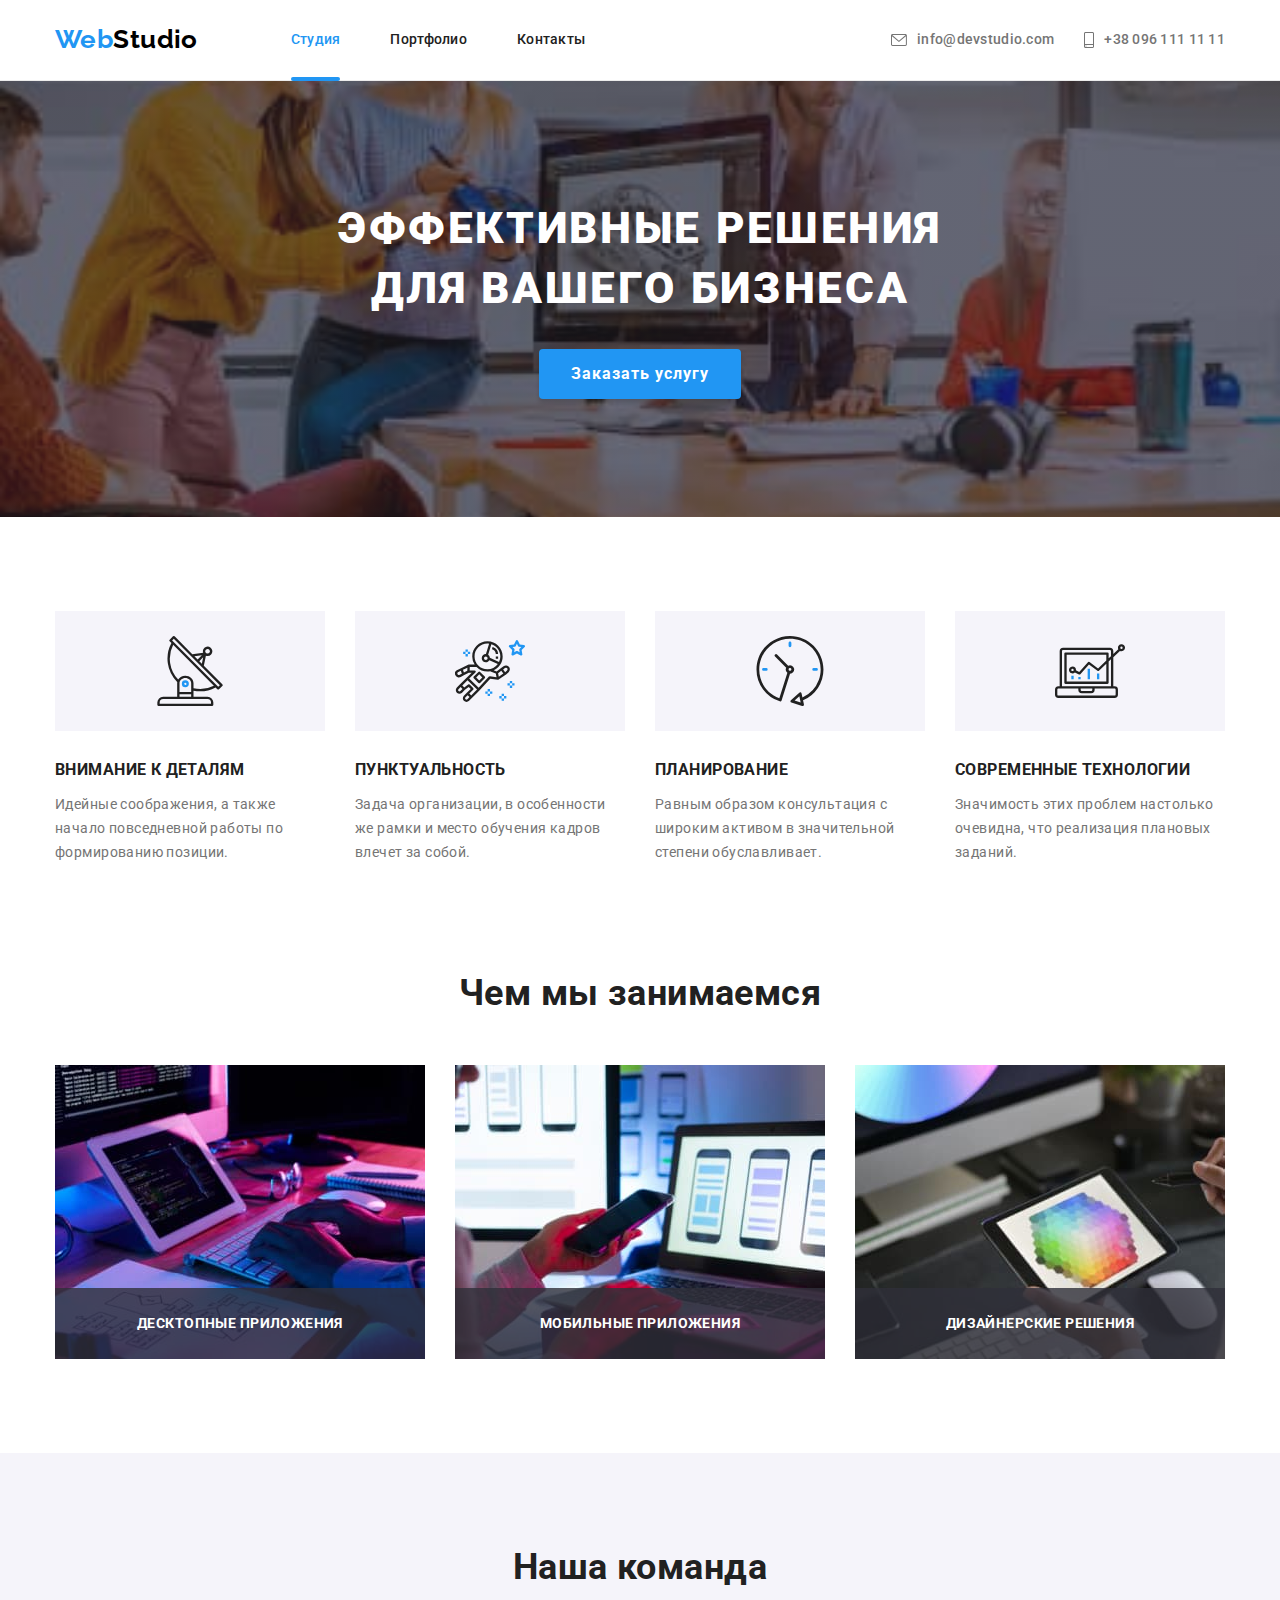
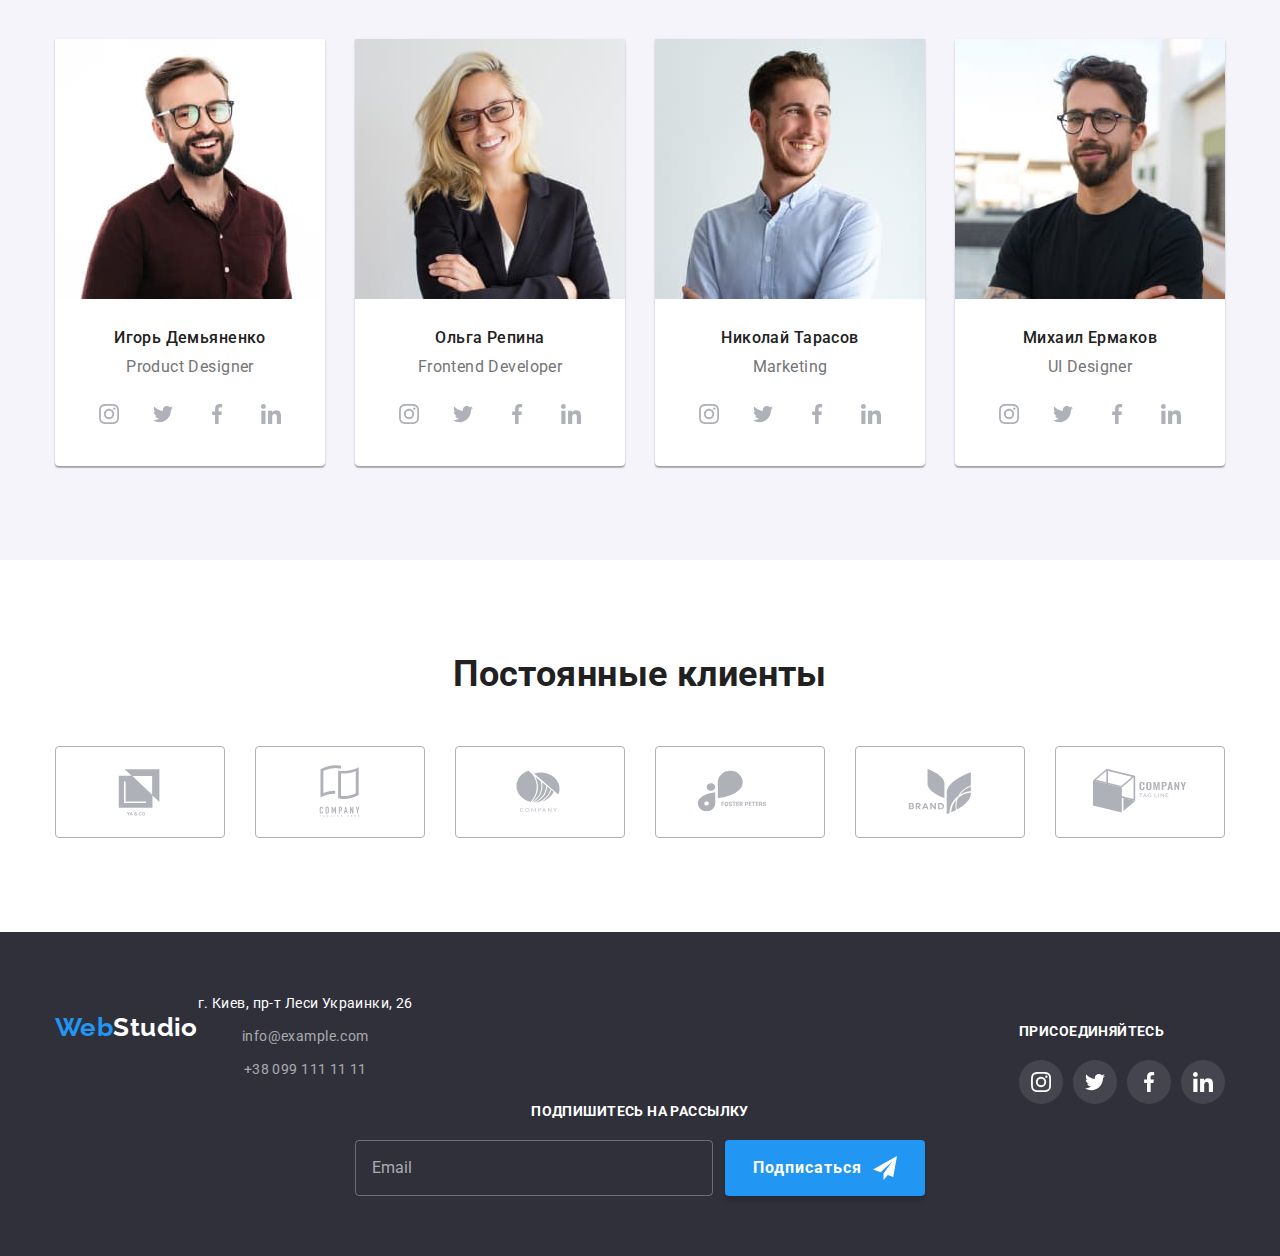
==== commit 8f93e795: "mobile-footer" ====
--- a/index.html
+++ b/index.html
@@ -18,7 +18,7 @@
   </head>
   <body>
     <header class="header-border">
-      <!--Mobile-menu-->
+      <div class="header-container container"> <!--Mobile-menu-->
       <div class="mobile-menu__container" data-menu>
         <ul class="mobile-menu__list list">
           <li class="mobile-menu__item">
@@ -30,7 +30,7 @@
         <div class="modal-menu__wrap">
           <ul class="list mobile-menu__list mobile-menu__list--contacts">
             <li class="mobile-menu__item">
-              <a class="link mobile-menu__contacts-link" href="tel:+380961111111"> +38 096 111 11 11 </a>
+              <a class="link mobile-menu__contacts-link current" href="tel:+380961111111"> +38 096 111 11 11 </a>
             </li>
             <li class="mobile-menu__item">
               <a class="link mobile-menu__contacts-link" href="mailto:info@devstudio.com"> info@devstudio.com </a>
@@ -52,7 +52,6 @@
           </ul>
         </div>
       </div>
-      <div class="header-container container">
         <!-- Логотип-ссылка -->
         <a href="./index.html" class="logo-link header-logo"><span class="logo-link--accented">Web</span>Studio</a>
         <!-- Навигация -->
@@ -83,15 +82,15 @@
               >+38 096 111 11 11
             </a>
           </li>
-        </ul>
-      </div>
-      <!--Mobile-menu-button-->
-      <button class="mobile-menu__button" data-menu-button>
-        <svg class="" width="40" height="40">
+        </ul> 
+        <!--Mobile-menu-button-->
+        <button class="mobile-menu__button" data-menu-button>
+          <svg class="" width="40" height="40">
           <use class="mobile-menu__icon-menu" href="./images/icons.svg#icon-menu"></use>
           <use class="mobile-menu__icon-close" href="./images/icons.svg#icon-close-menu"></use>
         </svg>
       </button>
+      </div>
     </header>
     <main>
       <!-- Эффективные решения для вашего бизнеса -->
--- a/css/main.min.css
+++ b/css/main.min.css
@@ -1,2 +1,2 @@
-:root{--main-text-color: #757575;--title-color: #212121;--nav-header-color: #000;--accent-color: #2196f3;--alt-title-color: #fff;--svg-icon-color: #afb1b8;--dark-background: #2f303a;--solutions-down-bg-color: #c4c4c4;--solutions-gradient-color: rgba(47, 48, 58, 0.4);--light-background: #f5f4fa;--header-border-color: #ececec;--projects-border-color: #eeeeee;--modal-close-button-border: rgba(0, 0, 0, 0.1);--works-overlay-color: rgba(47, 48, 58, 0.8);--project-overlay-color: rgba(33, 150, 243, 0.9);--backdrop-background-color: #00000033;--modal-form-input-border: rgba(33, 33, 33, 0.2);--main-font: 'Roboto', sans-serif;--title-font: 'Roboto', sans-serif;--logo-font: 'Raleway', sans-serif;--cubic-bezier: cubic-bezier(0.4, 0, 0.2, 1)}.contacts__link,.contact-form,.checkbox-container,.checkbox__label,.features__icon-wrap,.works__list,.works__overlay,.team-list,.filter__list,.projects,.overlay,.subscribe-container,.subscribe__email,.subscribe__button,.subscribe__icon,.header-container,.navigation__pages{display:flex}body{font-family:var(--main-font);font-size:14px;line-height:1.14;letter-spacing:0.03em;color:var(--main-text-color);background-color:var(--alt-title-color)}body.modal-open{overflow:hidden}h1,h2,h3,h4,h5,h6{margin:0}.container{padding-left:15px;padding-right:15px}@media screen and (min-width: 480px){.container{max-width:480px;margin-left:auto;margin-right:auto}}@media screen and (min-width: 768px){.container{max-width:768px}}@media screen and (min-width: 1200px){.container{max-width:1200px}}.section{padding-top:60px;padding-bottom:60px}@media screen and (min-width: 1200px){.section{padding-top:94px;padding-bottom:94px}}img{display:block;max-width:100%;height:auto}.link{color:inherit;text-decoration:none;transition:color 250ms var(--cubic-bezier)}.link:hover,.link:focus{color:var(--accent-color)}.title{color:var(--title-color)}.list{padding:0;margin:0;list-style:none}.visually-hidden{position:absolute !important;clip:rect(1px, 1px, 1px, 1px);padding:0 !important;border:0 !important;height:1px !important;width:1px !important;overflow:hidden}.mobile-menu__button{display:inline-flex;background-color:transparent;border:none;width:40px;height:40px;margin:0;margin-left:auto;padding:0;cursor:pointer;z-index:99}@media screen and (min-width: 768px){.mobile-menu__button{display:none}}.mobile-menu__button .mobile-menu__icon-close{display:none}.mobile-menu__button.is-open .mobile-menu__icon-close{display:block}.mobile-menu__button.is-open .mobile-menu__icon-menu{display:none}.mobile-menu__icon-close,.mobile-menu__icon-menu{fill:var(--title-color);transition:fill 250ms var(--cubic-bezier)}.mobile-menu__icon-close:focus,.mobile-menu__icon-close:hover,.mobile-menu__icon-menu:focus,.mobile-menu__icon-menu:hover{fill:var(--accent-color)}.mobile-menu__container{position:absolute;top:0;left:0;width:100vw;height:100vh;background-color:var(--alt-title-color);padding:48px 40px;z-index:98;display:none}.mobile-menu__container.is-open{display:flex;flex-direction:column;justify-content:space-between}@media screen and (min-width: 768px){.mobile-menu__container.is-open{display:none}}.mobile-menu__contacts-link{display:inline-block;font-weight:500;font-size:24px;line-height:1.16;letter-spacing:0.02em;color:var(--main-text-color);text-decoration:none;transform:font-size 250ms var(--cubic-bezier),line-height 250ms var(--cubic-bezier),color 250ms var(--cubic-bezier)}.mobile-menu__contacts-link:hover,.mobile-menu__contacts-link:focus{font-size:34px;line-height:1.17;color:var(--accent-color)}.mobile-menu__item:not(:last-child){margin-bottom:32px}.mobile-menu__link{display:inline-block;font-weight:500;font-size:40px;line-height:1.17;letter-spacing:0.02em;color:var(--title-color);transition:color 250ms var(--cubic-bezier)}.mobile-menu__link:hover,.mobile-menu__link:focus{color:var(--accent-color)}.mobile-menu__link--current{color:var(--accent-color)}.mobile-menu_social-network{display:flex;flex-wrap:wrap;margin-top:64px}.mobile-menu__social-network-item{padding-left:10px;padding-right:10px;margin-bottom:10px}.mobile-menu__social-network-item:first-child{padding-left:0}@media screen and (min-width: 480px){.mobile-menu__social-network-item{margin-bottom:0}}.mobile-menu__social-network-link{position:relative;font-weight:500;font-size:18px;line-height:1.22;letter-spacing:0.02em;color:var(--accent-color)}.mobile-menu__social-network-link::after{content:'';position:absolute;right:-15%;top:0;width:1px;height:22px;display:block;background-color:var(--modal-form-input-border)}.mobile-menu__social-network-link--no-border{position:relative;font-weight:500;font-size:18px;line-height:1.22;letter-spacing:0.02em;color:var(--accent-color)}.logo-link{color:inherit;text-decoration:none}.header-logo{padding-top:24px;padding-bottom:25px;font-family:var(--logo-font);font-weight:700;font-size:26px;line-height:1.19;color:var(--nav-header-color)}@media screen and (min-width: 1200px){.header-logo{margin-right:93px}}.footer-logo{display:inline-block;font-family:var(--logo-font);font-weight:700;font-size:26px;line-height:1.19;color:var(--alt-title-color)}.footer-logo__margin{margin-right:0;margin-bottom:20px}.logo-link--accented{color:var(--accent-color)}@media screen and (max-width: 767.9px){.contacts{display:none}}@media screen and (min-width: 768px) and (max-width: 1199.9px){.contacts{flex-direction:column}}@media screen and (min-width: 1200px){.contacts{display:flex;flex-direction:row}}.contacts__link{position:relative;align-items:center;font-weight:500;letter-spacing:0.02em}@media screen and (min-width: 1200px){.contacts__link{padding-top:32px;padding-bottom:32px}}@media screen and (min-width: 768px) and (max-width: 1199.98px){.contacts__item:not(:last-child){margin-bottom:10px}}@media screen and (min-width: 1200px){.contacts__item:not(:last-child){margin-right:30px}}.contacts__icon{fill:currentColor;margin-right:10px}.solutions{padding-top:118px;padding-bottom:118px;text-align:center;background-image:linear-gradient(to right, var(--solutions-gradient-color), var(--solutions-gradient-color)),url("../images/bg-image/mobile-bg@1x.jpg");color:var(--alt-title-color);background-repeat:no-repeat;background-position:center;background-size:cover}@media (min-resolution: 2dppx){.solutions{background-image:url("../images/bg-image/mobile-bg@2x.jpg")}}@media (min-resolution: 2dppx) and (min-width: 480px){.solutions{background-image:linear-gradient(to right, var(--solutions-gradient-color), var(--solutions-gradient-color)),url("../images/bg-image/tablet-bg@1x.jpg")}}@media (min-resolution: 2dppx) and (min-width: 480px) and (min-resolution: 2dppx){.solutions{background-image:url("../images/bg-image/tablet-bg@2x.jpg")}}@media (min-resolution: 2dppx) and (min-width: 480px) and (min-width: 768px){.solutions{padding-top:200px;padding-bottom:200px;background-image:linear-gradient(to right, var(--solutions-gradient-color), var(--solutions-gradient-color)),url("../images/bg-image/desktop-bg@1x.jpg");max-width:1600px;height:600px}}@media (min-resolution: 2dppx) and (min-width: 480px) and (min-width: 768px) and (min-resolution: 2dppx){.solutions{background-image:url("../images/bg-image/desktop-bg@2x.jpg")}}.solutions__title{max-width:360px;font-weight:900;font-size:26px;text-transform:uppercase;line-height:1.62;letter-spacing:0.06em}@media screen and (min-width: 1200px){.solutions__title{max-width:696px;font-size:44px;line-height:1.36}}.solutions__title-margin{margin-left:auto;margin-right:auto;margin-bottom:30px}.solutions__button{min-width:200px;padding:10px 32px;font-weight:700;font-size:16px;line-height:1.88;letter-spacing:0.06em;cursor:pointer;box-shadow:0px 4px 4px rgba(0,0,0,0.15);border-radius:4px;border:0;background-color:var(--accent-color);color:inherit;transition:color 250ms var(--cubic-bezier),background-color 250ms var(--cubic-bezier),box-shadow 250ms var(--cubic-bezier)}.backdrop{position:fixed;left:0;top:0;width:100%;height:100%;background-color:var(--backdrop-background-color);overflow-y:scroll;transition:opacity 250ms var(--cubic-bezier),visibility 250ms var(--cubic-bezier)}.solutions-modal{position:absolute;width:450px;height:610px;padding:40px;left:50%;top:50%;transform:translate(-50%, -50%) scale(1);background-color:var(--alt-title-color);box-shadow:0px 1px 3px rgba(0,0,0,0.12),0px 1px 1px rgba(0,0,0,0.14),0px 2px 1px rgba(0,0,0,0.2);border-radius:4px;opacity:1;transition:transform 250ms var(--cubic-bezier),opacity 250ms var(--cubic-bezier)}@media screen and (min-width: 1200px){.solutions-modal{width:528px;height:581px}}.is-hidden .solutions-modal{opacity:0;transform:translate(-50%, -50%) scale(0.5);transition:transform 250ms var(--cubic-bezier),opacity 250ms var(--cubic-bezier)}.solutions-modal__close-button{position:absolute;top:8px;right:8px;padding:5px 7px 7px 5px;width:30px;height:30px;background-color:var(--alt-title-color);border:1px solid var(--modal-close-button-border);border-radius:50%;cursor:pointer}.solutions-modal__close-icon{fill:var(--nav-header-color);transition:fill 250ms var(--cubic-bezier)}.solutions-modal__close-button:hover .solutions-modal__close-icon,.solutions-modal__close-button:focus .solutions-modal__close-icon{fill:var(--accent-color)}.modal-title{display:block;font-weight:700;font-size:20px;line-height:1.15;text-align:center}.modal-title__margin{margin-bottom:12px}.is-hidden{opacity:0;visibility:hidden;pointer-events:none;transition:opacity 250ms var(--cubic-bezier),visibility 250ms var(--cubic-bezier)}.contact-form{flex-direction:column}.input-container{position:relative;display:block}.input-container__margin{margin-bottom:10px}.input-container__comment-margin{margin-bottom:20px}.contact-form__label{margin-bottom:4px;font-size:12px;line-height:1.17;letter-spacing:0.01em;color:var(--main-text-color)}.contact-form__field{width:100%;height:40px;padding-left:42px;border:1px solid var(--modal-form-input-border);border-radius:4px;outline:none;transition:border-color 250ms var(--cubic-bezier)}.contact-form__field:focus{border-color:var(--accent-color)}.contact-form__icon{position:absolute;top:11px;left:12px;transition:fill 250ms var(--cubic-bezier)}.contact-form__field:focus+.contact-form__icon{fill:var(--accent-color)}.contact-form__message{resize:none;height:120px;padding:12px 16px}.contact-form__message::placeholder{font-size:12px;line-height:1.17;letter-spacing:0.01em;color:rgba(117,117,117,0.5)}.checkbox-container{justify-content:center;align-items:center}.checkbox-container__position{margin-bottom:30px}.checkbox__input{-webkit-appearance:none;-moz-appearance:none;-appearance:none;position:absolute}.checkbox__wrap{position:relative;align-self:center;width:16px;height:15px;background-color:var(--alt-title-color);border:2px solid var(--nav-header-color);border-radius:2px;cursor:pointer;transition:background-color 250ms var(--cubic-bezier),border 250ms var(--cubic-bezier)}.checkbox__input:hover+.checkbox__wrap{border:2px solid var(--accent-color)}.checkbox__input:checked+.checkbox__wrap{background-color:var(--accent-color);border:2px solid var(--accent-color)}.checkbox__wrap-margin{margin-right:7px}.checkbox__icon{position:absolute;top:50%;left:50%;transform:translate(-50%, -50%);fill:var(--alt-title-color);stroke:var(--alt-title-color)}.checkbox__label{text-align:center;font-size:12px;line-height:1.16}@media screen and (min-width: 1200px){.checkbox__label{font-size:14px;line-height:1.71}}.checkbox__link--accented{color:var(--accent-color)}.checkbox__link-margin{margin-left:5px}.contact-form__submit-button{width:200px;height:50px;margin-left:auto;margin-right:auto;padding:10px 55px 10px 56px;font-weight:700;font-size:16px;line-height:1.88;letter-spacing:0.06em;cursor:pointer;box-shadow:0px 4px 4px rgba(0,0,0,0.15);border-radius:4px;border:0;background-color:var(--accent-color);color:var(--alt-title-color);transition:color 250ms var(--cubic-bezier),background-color 250ms var(--cubic-bezier),box-shadow 250ms var(--cubic-bezier)}.features{margin-left:-30px;margin-top:-30px}@media screen and (min-width: 768px){.features{display:flex;flex-wrap:wrap}}.features__position{margin-right:-30px}.features__cards{margin-left:30px;margin-top:30px}@media screen and (min-width: 480px){.features__cards{flex-basis:calc((100% - 1 * 30px) / 1)}}@media screen and (min-width: 768px){.features__cards{flex-basis:calc((100% - 2 * 30px) / 2)}}@media screen and (min-width: 1200px){.features__cards{flex-basis:calc((100% - 4 * 30px) / 4)}}.features__icon-wrap{align-items:center;justify-content:center;padding-top:25px;padding-bottom:25px;margin-bottom:30px;background-color:var(--light-background)}.features__titles{min-width:270px;font-weight:700;text-transform:uppercase;margin-bottom:10px}@media screen and (max-width: 767.9px){.features__titles{text-align:center}}.features__text{min-width:270px;line-height:1.71}.section-title{font-weight:700;font-size:36px;line-height:1.16;text-align:center;margin-bottom:30px}@media screen and (min-width: 1200px){.section-title{margin-bottom:50px}}@media screen and (max-width: 1199.9px){.works{display:none}}@media screen and (min-width: 1200px){.works{display:block;padding-top:0}}.works__list{margin-right:-30px}.works__card{flex-basis:calc((100% - 3 * 30px) / 3);margin-right:30px}.works__thumb{position:relative}.works__overlay{position:absolute;justify-content:center;align-items:center;width:100%;height:24%;left:50%;bottom:0;background-color:var(--works-overlay-color);transform:translate(-50%, 0)}.works__text{font-weight:700;text-align:center;text-transform:uppercase;color:var(--alt-title-color);margin:0}.team{background-color:var(--light-background)}.team-list{flex-direction:column}@media screen and (min-width: 768px){.team-list{flex-direction:row;flex-wrap:wrap}}.team-list__margin{margin-left:-30px;margin-top:-30px}.team-list__card{background-color:var(--alt-title-color);box-shadow:0px 1px 3px rgba(0,0,0,0.12),0px 1px 1px rgba(0,0,0,0.14),0px 2px 1px rgba(0,0,0,0.2);border-bottom-left-radius:4px;border-bottom-right-radius:4px}@media screen and (min-width: 480px){.team-list__card{flex-basis:calc((100% - 1 * 30px) / 1)}}@media screen and (min-width: 768px){.team-list__card{flex-basis:calc((100% - 2 * 30px) / 2)}}@media screen and (min-width: 1200px){.team-list__card{flex-basis:calc((100% - 4 * 30px) / 4)}}.team-list__card-margin{margin-left:30px;margin-top:30px}.team-list__card-text{padding:30px 32px 24px 32px;text-align:center}@media screen and (min-width: 1200px){.team-list__card-text{padding:30px 32px}}.team-list__name{font-weight:500;font-size:16px;line-height:1.18}.team-list__name-margin{margin-bottom:10px}.team-list__profession{font-size:16px;line-height:1.18}.team-list__profession-margin{margin-top:0;margin-bottom:16px}.social-networks__list{display:inline-flex}.social-network__margin:not(:last-child){margin-right:10px}.social-network__link{display:inline-flex;align-items:center;justify-content:center;width:44px;height:44px;border-radius:50%;background-color:var(--alt-title-color);transform:translateY(0);transition:transform 250ms var(--cubic-bezier),background-color 250ms var(--cubic-bezier)}.social-network__link:hover,.social-network__link:focus{background-color:var(--accent-color);transform:translateY(-5%)}.social-network__icon{fill:var(--svg-icon-color);transform:translateY(0);transition:transform 250ms var(--cubic-bezier),fill 250ms var(--cubic-bezier)}.social-network__link:hover .social-network__icon,.social-network__link:focus .social-network__icon{fill:var(--alt-title-color);transform:translateY(-3%)}.clients__list{display:flex;flex-wrap:wrap;justify-content:center;flex-basis:calc((100% - 2 * 30px) / 2);margin-top:calc(-1 * 30px);margin-left:calc(-1 * 30px)}.clients__item{margin-top:30px;margin-left:30px}@media screen and (min-width: 768px){.clients__item{flex-basis:calc((100% - 3 * 30px) / 3)}}@media screen and (min-width: 1200px){.clients__item{flex-basis:calc((100% - 6 * 30px) / 6)}}.clients__link{display:flex;align-items:center;justify-content:center;height:92px;border:1px solid var(--svg-icon-color);border-radius:4px;transform:translateY(0);transition:transform 250ms var(--cubic-bezier),border 250ms var(--cubic-bezier)}@media screen and (max-width: 767.9px){.clients__link{width:170px}}.clients__link:hover,.clients__link:focus{border:1px solid var(--accent-color);transform:translateY(-5%)}.clients__icon{fill:var(--svg-icon-color);transform:translateY(0);transition:transform 250ms var(--cubic-bezier),fill 250ms var(--cubic-bezier)}.clients__link:hover .clients__icon,.clients__link:focus .clients__icon{fill:var(--accent-color);transform:translateY(-3%)}.filter__list{flex-wrap:wrap;margin-bottom:40px}@media screen and (max-width: 767.9px){.filter__list{margin-top:-15px;margin-left:-8px}}@media screen and (min-width: 768px){.filter__list{margin-bottom:30px;justify-content:center}}@media screen and (min-width: 1200px){.filter__list{margin-bottom:50px}}@media screen and (max-width: 767.9px){.filter__margin{margin-top:15px;margin-left:8px}}@media screen and (min-width: 768px){.filter__margin:not(:last-child){margin-right:8px}}.filter__button{display:inline-block;font-weight:500;font-size:16px;line-height:1.63;letter-spacing:inherit;text-align:center;cursor:pointer;background-color:var(--light-background);color:var(--title-color);border:0;border-radius:4px;padding:6px 22px;transition:background-color 250ms var(--cubic-bezier),color 250ms var(--cubic-bezier),box-shadow 250ms var(--cubic-bezier)}.filter__button:hover,.filter__button:focus{background-color:var(--accent-color);color:var(--alt-title-color);cursor:pointer;box-shadow:0px 3px 1px rgba(0,0,0,0.1),0px 1px 2px rgba(0,0,0,0.08),0px 2px 2px rgba(0,0,0,0.12)}.projects{align-items:center;flex-direction:column}@media screen and (min-width: 768px){.projects{align-items:stretch;flex-direction:row;flex-wrap:wrap}}.projects__margin{margin-top:-30px;margin-left:-30px}.projects__card{margin-left:30px;margin-top:30px;background:var(--alt-title-color)}@media screen and (min-width: 480px){.projects__card{flex-basis:calc((100% - 1 * 30px) / 1);flex-grow:1}}@media screen and (min-width: 768px){.projects__card{flex-basis:calc((100% - 2 * 30px) / 2);flex-grow:0}}@media screen and (min-width: 1200px){.projects__card{flex-basis:calc((100% - 3 * 30px) / 3)}}.projects__link{display:flex;flex-direction:column;height:100%;text-decoration:none;color:inherit;transition:box-shadow 250ms var(--cubic-bezier)}.projects__link:hover,.projects__link:focus{box-shadow:0px 1px 1px rgba(0,0,0,0.12),0px 4px 4px rgba(0,0,0,0.06),1px 4px 6px rgba(0,0,0,0.16);transition:box-shadow 250ms var(--cubic-bezier)}.projects-container{position:relative;overflow:hidden}.overlay{position:absolute;justify-content:center;align-items:center;width:100%;height:100%;left:0;bottom:0;padding:63px 24px;background-color:var(--project-overlay-color);transform:translateY(100%);opacity:0;transition:transform 250ms var(--cubic-bezier),opacity 250ms var(--cubic-bezier)}.projects__link:hover .overlay,.projects__link:focus .overlay{transform:translateY(0);opacity:1;transition:transform 250ms var(--cubic-bezier),opacity 250ms var(--cubic-bezier)}.overlay__text{font-size:18px;line-height:1.56;color:var(--alt-title-color)}.project{padding:20px 24px;border-left:1px solid var(--projects-border-color);border-right:1px solid var(--projects-border-color);border-bottom:1px solid var(--projects-border-color);flex-grow:1}.project__title{font-weight:700;font-size:18px;line-height:2;letter-spacing:0.06em}.project__title-margin{margin-bottom:4px}.project__text{font-size:16px;line-height:1.88}.project__text-margin{margin:0}@media screen and (min-width: 768px) and (max-width: 1199.9px){.contacts-block{display:flex;justify-content:space-around}}@media screen and (max-width: 1199.9px){.contacts-block{margin-bottom:60px}}@media screen and (min-width: 1200px){.contacts-block{display:flex;align-items:baseline}}@media screen and (max-width: 767.9px){.address-block{margin-bottom:60px}}@media screen and (max-width: 1199.9px){.address-block{text-align:center}}@media screen and (min-width: 1200px){.address-block{margin-right:70px}}.address{font-style:inherit;line-height:1.71;color:var(--alt-title-color)}.address__margin:not(:last-child){margin-bottom:9px}.address__map{color:inherit;text-decoration:none}.address__contacts{color:rgba(255,255,255,0.6);text-decoration:none}@media screen and (max-width: 1199.9px){.footer-social-networks{text-align:center}}.footer-social-networks__text{font-weight:700;text-transform:uppercase;color:var(--alt-title-color)}.footer-social-networks__text-margin{margin-top:0px;margin-bottom:20px}.footer-social-network__link{display:inline-flex;align-items:center;justify-content:center;width:44px;height:44px;background-color:rgba(255,255,255,0.1);border-radius:50%;transition:background-color 250ms var(--cubic-bezier)}.footer-social-network__link:hover,.footer-social-network__link:focus{background-color:var(--accent-color);border-radius:50%}.footer-social-network__icon{fill:var(--alt-title-color)}.subscribe__form{display:flex;flex-direction:column;align-items:center}@media screen and (min-width: 1200px){.subscribe__form{min-width:570px;margin-left:auto}}.subscribe__label{display:block;font-weight:700;text-transform:uppercase;color:var(--alt-title-color);margin-bottom:20px}.subscribe-container{flex-direction:column;align-items:center}@media screen and (min-width: 1200px){.subscribe-container{flex-direction:row;justify-content:space-between}}.subscribe__email{align-self:stretch;padding:15px 16px 15px 16px;min-width:358px;border:1px solid rgba(255,255,255,0.3);border-radius:4px;outline:none;background-color:transparent;color:rgba(255,255,255,0.6);transition:border-color 250ms var(--cubic-bezier)}@media screen and (min-width: 480px){.subscribe__email{min-width:450px}}@media screen and (max-width: 1199.98px){.subscribe__email{margin-bottom:20px}}@media screen and (min-width: 1200px){.subscribe__email{min-width:358px;margin-right:12px}}.subscribe__email:focus{border:1px solid var(--accent-color)}.subscribe__email::placeholder{font-weight:400;font-size:16px;line-height:1.25;color:rgba(255,255,255,0.6)}.subscribe__button{padding:13px 28px;margin:0;align-items:center;justify-content:space-between;min-width:200px;font-weight:700;font-size:16px;line-height:1.88;letter-spacing:0.06em;cursor:pointer;box-shadow:0px 4px 4px rgba(0,0,0,0.15);border-radius:4px;border:0;background-color:var(--accent-color);color:var(--alt-title-color)}.subscribe__icon{align-self:center;fill:var(--alt-title-color)}.header-border{position:relative;border-bottom:1px solid var(--header-border-color)}.header-container{align-items:center}@media screen and (max-width: 767.98px){.header-container{padding-top:10px;padding-bottom:10px}}@media screen and (min-width: 768px) and (max-width: 1199.98px){.header-container{justify-content:space-between}}@media screen and (min-width: 1200px){.navigation__position{margin-right:auto}}.navigation__pages{position:relative;font-weight:500;letter-spacing:0.02em;color:var(--title-color)}@media screen and (max-width: 767.9px){.navigation__pages{display:none}}.navigation__page--current{color:var(--accent-color)}.navigation__page--current::after{position:absolute;content:'';left:0;bottom:0;width:100%;height:4px;border-radius:2px;background-color:var(--accent-color);opacity:1;transform:translateY(1px);transition:opacity 250ms var(--cubic-bezier)}.navigation__page:not(:last-child){margin-right:50px}.navigation__link{display:inline-block;position:relative;padding-top:32px;padding-bottom:32px}.footer-section{background-color:var(--dark-background);padding-top:60px;padding-bottom:60px}@media screen and (min-width: 1200px){.footer-container{display:flex;align-items:baseline;justify-content:space-between}}
+:root{--main-text-color: #757575;--title-color: #212121;--nav-header-color: #000;--accent-color: #2196f3;--alt-title-color: #fff;--svg-icon-color: #afb1b8;--dark-background: #2f303a;--solutions-down-bg-color: #c4c4c4;--solutions-gradient-color: rgba(47, 48, 58, 0.4);--light-background: #f5f4fa;--header-border-color: #ececec;--projects-border-color: #eeeeee;--modal-close-button-border: rgba(0, 0, 0, 0.1);--works-overlay-color: rgba(47, 48, 58, 0.8);--project-overlay-color: rgba(33, 150, 243, 0.9);--backdrop-background-color: #00000033;--modal-form-input-border: rgba(33, 33, 33, 0.2);--main-font: 'Roboto', sans-serif;--title-font: 'Roboto', sans-serif;--logo-font: 'Raleway', sans-serif;--cubic-bezier: cubic-bezier(0.4, 0, 0.2, 1)}.contacts__link,.contact-form,.checkbox-container,.checkbox__label,.features__icon-wrap,.works__list,.works__overlay,.team-list,.filter__list,.projects,.overlay,.subscribe-container,.subscribe__email,.subscribe__button,.subscribe__icon,.header-container,.navigation__pages{display:flex}body{font-family:var(--main-font);font-size:14px;line-height:1.14;letter-spacing:0.03em;color:var(--main-text-color);background-color:var(--alt-title-color)}body.modal-open{overflow:hidden}h1,h2,h3,h4,h5,h6{margin:0}.container{padding-left:15px;padding-right:15px}@media screen and (min-width: 480px){.container{max-width:100%;margin-left:auto;margin-right:auto}}@media screen and (min-width: 768px){.container{max-width:768px}}@media screen and (min-width: 1200px){.container{max-width:1200px}}.section{padding-top:60px;padding-bottom:60px}@media screen and (min-width: 1200px){.section{padding-top:94px;padding-bottom:94px}}img{display:block;max-width:100%;height:auto}.link{color:inherit;text-decoration:none;transition:color 250ms var(--cubic-bezier)}.link:hover,.link:focus{color:var(--accent-color)}.title{color:var(--title-color)}.list{padding:0;margin:0;list-style:none}.visually-hidden{position:absolute !important;clip:rect(1px, 1px, 1px, 1px);padding:0 !important;border:0 !important;height:1px !important;width:1px !important;overflow:hidden}.mobile-menu__button{display:inline-flex;background-color:transparent;border:none;width:40px;height:40px;margin-left:auto;margin-right:0;padding:0;cursor:pointer;z-index:99}@media screen and (min-width: 768px){.mobile-menu__button{display:none}}.mobile-menu__button .mobile-menu__icon-close{display:none}.mobile-menu__button.is-open .mobile-menu__icon-close{display:block}.mobile-menu__button.is-open .mobile-menu__icon-menu{display:none}.mobile-menu__icon-close,.mobile-menu__icon-menu{fill:var(--title-color);transition:fill 250ms var(--cubic-bezier)}.mobile-menu__icon-close:focus,.mobile-menu__icon-close:hover,.mobile-menu__icon-menu:focus,.mobile-menu__icon-menu:hover{fill:var(--accent-color)}.mobile-menu__container{position:absolute;top:0;left:0;width:100vw;height:100vh;background-color:var(--alt-title-color);padding:48px 40px;z-index:98;display:none}.mobile-menu__container.is-open{display:flex;flex-direction:column;justify-content:space-between}@media screen and (min-width: 768px){.mobile-menu__container.is-open{display:none}}.mobile-menu__contacts-link{display:inline-block;font-weight:500;font-size:24px;line-height:1.16;letter-spacing:0.02em;color:var(--main-text-color);text-decoration:none;transform:font-size 250ms var(--cubic-bezier),line-height 250ms var(--cubic-bezier),color 250ms var(--cubic-bezier)}.mobile-menu__contacts-link:hover,.mobile-menu__contacts-link:focus,.mobile-menu__contacts-link.current{font-size:34px;line-height:1.17;color:var(--accent-color)}.mobile-menu__item:not(:last-child){margin-bottom:32px}.mobile-menu__link{display:inline-block;font-weight:500;font-size:40px;line-height:1.17;letter-spacing:0.02em;color:var(--title-color);transition:color 250ms var(--cubic-bezier)}.mobile-menu__link:hover,.mobile-menu__link:focus{color:var(--accent-color)}.mobile-menu__link--current{color:var(--accent-color)}.mobile-menu_social-network{display:flex;flex-wrap:wrap;margin-top:64px}.mobile-menu__social-network-item{padding-left:10px;padding-right:10px;margin-bottom:10px}.mobile-menu__social-network-item:first-child{padding-left:0}@media screen and (min-width: 480px){.mobile-menu__social-network-item{margin-bottom:0}}.mobile-menu__social-network-link{position:relative;font-weight:500;font-size:18px;line-height:1.22;letter-spacing:0.02em;color:var(--accent-color)}.mobile-menu__social-network-link::after{content:'';position:absolute;right:-15%;top:0;width:1px;height:22px;display:block;background-color:var(--modal-form-input-border)}.mobile-menu__social-network-link--no-border{position:relative;font-weight:500;font-size:18px;line-height:1.22;letter-spacing:0.02em;color:var(--accent-color)}.logo-link{color:inherit;text-decoration:none}.header-logo{font-family:var(--logo-font);font-weight:700;font-size:26px;line-height:1.19;color:var(--nav-header-color)}@media screen and (max-width: 769.9px){.header-logo{margin-left:0}}@media screen and (min-width: 768px){.header-logo{padding-top:24px;padding-bottom:25px}}@media screen and (min-width: 1200px){.header-logo{margin-right:93px}}.footer-logo{display:flex;align-items:center;font-family:var(--logo-font);font-weight:700;font-size:26px;line-height:1.19;color:var(--alt-title-color)}@media screen and (max-width: 1200px){.footer-logo{display:inline-block}}.footer-logo__margin{margin-right:0;margin-bottom:20px}.logo-link--accented{color:var(--accent-color)}@media screen and (max-width: 767.9px){.contacts{display:none}}@media screen and (min-width: 768px) and (max-width: 1199.9px){.contacts{flex-direction:column}}@media screen and (min-width: 1200px){.contacts{display:flex;flex-direction:row}}.contacts__link{position:relative;align-items:center;font-weight:500;letter-spacing:0.02em}@media screen and (min-width: 1200px){.contacts__link{padding-top:32px;padding-bottom:32px}}@media screen and (min-width: 768px) and (max-width: 1199.98px){.contacts__item:not(:last-child){margin-bottom:10px}}@media screen and (min-width: 1200px){.contacts__item:not(:last-child){margin-right:30px}}.contacts__icon{fill:currentColor;margin-right:10px}.solutions{padding-top:118px;padding-bottom:118px;text-align:center;background-image:linear-gradient(to right, var(--solutions-gradient-color), var(--solutions-gradient-color)),url("../images/bg-image/mobile-bg@1x.jpg");color:var(--alt-title-color);background-repeat:no-repeat;background-position:center;background-size:cover}@media (min-device-pixel-ratio: 2), (min-resolution: 192dpi), (min-resolution: 2dppx){.solutions{background-image:linear-gradient(to right, var(--solutions-gradient-color), var(--solutions-gradient-color)),url("../images/bg-image/mobile-bg@2x.jpg")}}@media (min-device-pixel-ratio: 2) and (min-width: 768px), (min-resolution: 192dpi) and (min-width: 768px), (min-resolution: 2dppx) and (min-width: 768px){.solutions{background-image:linear-gradient(to right, var(--solutions-gradient-color), var(--solutions-gradient-color)),url("../images/bg-image/tablet-bg@1x.jpg")}}@media (min-device-pixel-ratio: 2) and (min-width: 768px) and (min-device-pixel-ratio: 2), (min-resolution: 192dpi) and (min-width: 768px) and (min-device-pixel-ratio: 2), (min-resolution: 2dppx) and (min-width: 768px) and (min-device-pixel-ratio: 2), (min-device-pixel-ratio: 2) and (min-width: 768px) and (min-resolution: 192dpi), (min-resolution: 192dpi) and (min-width: 768px) and (min-resolution: 192dpi), (min-resolution: 2dppx) and (min-width: 768px) and (min-resolution: 192dpi), (min-device-pixel-ratio: 2) and (min-width: 768px) and (min-resolution: 2dppx), (min-resolution: 192dpi) and (min-width: 768px) and (min-resolution: 2dppx), (min-resolution: 2dppx) and (min-width: 768px) and (min-resolution: 2dppx){.solutions{background-image:linear-gradient(to right, var(--solutions-gradient-color), var(--solutions-gradient-color)),url("../images/bg-image/tablet-bg@2x.jpg")}}@media (min-device-pixel-ratio: 2) and (min-width: 768px) and (min-width: 1200px), (min-resolution: 192dpi) and (min-width: 768px) and (min-width: 1200px), (min-resolution: 2dppx) and (min-width: 768px) and (min-width: 1200px){.solutions{padding-top:200px;padding-bottom:200px;background-image:linear-gradient(to right, var(--solutions-gradient-color), var(--solutions-gradient-color)),url("../images/bg-image/desktop-bg@1x.jpg");max-width:1600px;height:600px}}@media (min-device-pixel-ratio: 2) and (min-width: 768px) and (min-width: 1200px) and (min-device-pixel-ratio: 2), (min-resolution: 192dpi) and (min-width: 768px) and (min-width: 1200px) and (min-device-pixel-ratio: 2), (min-resolution: 2dppx) and (min-width: 768px) and (min-width: 1200px) and (min-device-pixel-ratio: 2), (min-device-pixel-ratio: 2) and (min-width: 768px) and (min-width: 1200px) and (min-resolution: 192dpi), (min-resolution: 192dpi) and (min-width: 768px) and (min-width: 1200px) and (min-resolution: 192dpi), (min-resolution: 2dppx) and (min-width: 768px) and (min-width: 1200px) and (min-resolution: 192dpi), (min-device-pixel-ratio: 2) and (min-width: 768px) and (min-width: 1200px) and (min-resolution: 2dppx), (min-resolution: 192dpi) and (min-width: 768px) and (min-width: 1200px) and (min-resolution: 2dppx), (min-resolution: 2dppx) and (min-width: 768px) and (min-width: 1200px) and (min-resolution: 2dppx){.solutions{background-image:linear-gradient(to right, var(--solutions-gradient-color), var(--solutions-gradient-color)),url("../images/bg-image/desktop-bg@2x.jpg")}}.solutions__title{max-width:360px;font-weight:900;font-size:26px;text-transform:uppercase;line-height:1.62;letter-spacing:0.06em}@media screen and (min-width: 1200px){.solutions__title{max-width:696px;font-size:44px;line-height:1.36}}.solutions__title-margin{margin-left:auto;margin-right:auto;margin-bottom:30px}.solutions__button{min-width:200px;padding:10px 32px;font-weight:700;font-size:16px;line-height:1.88;letter-spacing:0.06em;cursor:pointer;box-shadow:0px 4px 4px rgba(0,0,0,0.15);border-radius:4px;border:0;background-color:var(--accent-color);color:inherit;transition:color 250ms var(--cubic-bezier),background-color 250ms var(--cubic-bezier),box-shadow 250ms var(--cubic-bezier)}.backdrop{position:fixed;left:0;top:0;width:100%;height:100%;background-color:var(--backdrop-background-color);overflow-y:scroll;transition:opacity 250ms var(--cubic-bezier),visibility 250ms var(--cubic-bezier)}.solutions-modal{position:absolute;width:450px;height:610px;padding:40px;left:50%;top:50%;transform:translate(-50%, -50%) scale(1);background-color:var(--alt-title-color);box-shadow:0px 1px 3px rgba(0,0,0,0.12),0px 1px 1px rgba(0,0,0,0.14),0px 2px 1px rgba(0,0,0,0.2);border-radius:4px;opacity:1;transition:transform 250ms var(--cubic-bezier),opacity 250ms var(--cubic-bezier)}@media screen and (min-width: 1200px){.solutions-modal{width:528px;height:581px}}.is-hidden .solutions-modal{opacity:0;transform:translate(-50%, -50%) scale(0.5);transition:transform 250ms var(--cubic-bezier),opacity 250ms var(--cubic-bezier)}.solutions-modal__close-button{position:absolute;top:8px;right:8px;padding:5px 7px 7px 5px;width:30px;height:30px;background-color:var(--alt-title-color);border:1px solid var(--modal-close-button-border);border-radius:50%;cursor:pointer}.solutions-modal__close-icon{fill:var(--nav-header-color);transition:fill 250ms var(--cubic-bezier)}.solutions-modal__close-button:hover .solutions-modal__close-icon,.solutions-modal__close-button:focus .solutions-modal__close-icon{fill:var(--accent-color)}.modal-title{display:block;font-weight:700;font-size:20px;line-height:1.15;text-align:center}.modal-title__margin{margin-bottom:12px}.is-hidden{opacity:0;visibility:hidden;pointer-events:none;transition:opacity 250ms var(--cubic-bezier),visibility 250ms var(--cubic-bezier)}.contact-form{flex-direction:column}.input-container{position:relative;display:block}.input-container__margin{margin-bottom:10px}.input-container__comment-margin{margin-bottom:20px}.contact-form__label{margin-bottom:4px;font-size:12px;line-height:1.17;letter-spacing:0.01em;color:var(--main-text-color)}.contact-form__field{width:100%;height:40px;padding-left:42px;border:1px solid var(--modal-form-input-border);border-radius:4px;outline:none;transition:border-color 250ms var(--cubic-bezier)}.contact-form__field:focus{border-color:var(--accent-color)}.contact-form__icon{position:absolute;top:11px;left:12px;transition:fill 250ms var(--cubic-bezier)}.contact-form__field:focus+.contact-form__icon{fill:var(--accent-color)}.contact-form__message{resize:none;height:120px;padding:12px 16px}.contact-form__message::placeholder{font-size:12px;line-height:1.17;letter-spacing:0.01em;color:rgba(117,117,117,0.5)}.checkbox-container{justify-content:center;align-items:center;margin-bottom:30px}.checkbox__input{-webkit-appearance:none;-moz-appearance:none;-appearance:none;position:absolute}.checkbox__wrap{position:relative;align-self:end;width:16px;height:15px;background-color:var(--alt-title-color);border:2px solid var(--nav-header-color);border-radius:2px;cursor:pointer;transition:background-color 250ms var(--cubic-bezier),border 250ms var(--cubic-bezier)}@media screen and (min-width: 1200px){.checkbox__wrap{align-self:center}}.checkbox__input:hover+.checkbox__wrap{border:2px solid var(--accent-color)}.checkbox__input:checked+.checkbox__wrap{background-color:var(--accent-color);border:2px solid var(--accent-color)}.checkbox__wrap-margin{margin-right:7px}.checkbox__icon{position:absolute;top:50%;left:50%;transform:translate(-50%, -50%);fill:var(--alt-title-color);stroke:var(--alt-title-color)}.checkbox__label{text-align:center;font-size:12px;line-height:1.16;white-space:nowrap}@media screen and (min-width: 1200px){.checkbox__label{font-size:14px;line-height:1.71}}.checkbox__link--accented{color:var(--accent-color)}.checkbox__link-margin{margin-left:5px}.contact-form__submit-button{width:200px;height:50px;margin-left:auto;margin-right:auto;padding:10px 55px 10px 56px;font-weight:700;font-size:16px;line-height:1.88;letter-spacing:0.06em;cursor:pointer;box-shadow:0px 4px 4px rgba(0,0,0,0.15);border-radius:4px;border:0;background-color:var(--accent-color);color:var(--alt-title-color);transition:color 250ms var(--cubic-bezier),background-color 250ms var(--cubic-bezier),box-shadow 250ms var(--cubic-bezier)}.features{margin-left:-30px;margin-top:-30px}@media screen and (min-width: 768px){.features{display:flex;flex-wrap:wrap}}.features__cards{margin-left:30px;margin-top:30px}@media screen and (min-width: 480px){.features__cards{flex-basis:calc((100% - 1 * 30px) / 1)}}@media screen and (min-width: 768px){.features__cards{flex-basis:calc((100% - 2 * 30px) / 2)}}@media screen and (min-width: 1200px){.features__cards{flex-basis:calc((100% - 4 * 30px) / 4)}}.features__icon-wrap{align-items:center;justify-content:center;padding-top:25px;padding-bottom:25px;margin-bottom:30px;background-color:var(--light-background)}.features__titles{min-width:270px;font-weight:700;text-transform:uppercase;margin-bottom:10px}@media screen and (max-width: 767.9px){.features__titles{text-align:center}}.features__text{min-width:270px;line-height:1.71}.section-title{font-weight:700;font-size:36px;line-height:1.16;text-align:center;margin-bottom:30px}@media screen and (min-width: 1200px){.section-title{margin-bottom:50px}}@media screen and (max-width: 1199.9px){.works{display:none}}@media screen and (min-width: 1200px){.works{display:block;padding-top:0}}.works__list{margin-right:-30px}.works__card{flex-basis:calc((100% - 3 * 30px) / 3);margin-right:30px}.works__thumb{position:relative}.works__overlay{position:absolute;justify-content:center;align-items:center;width:100%;height:24%;left:50%;bottom:0;background-color:var(--works-overlay-color);transform:translate(-50%, 0)}.works__text{font-weight:700;text-align:center;text-transform:uppercase;color:var(--alt-title-color);margin:0}.team{background-color:var(--light-background)}.team-list{flex-direction:column}@media screen and (min-width: 768px){.team-list{flex-direction:row;flex-wrap:wrap}}.team-list__margin{margin-left:-30px;margin-top:-30px}.team-list__card{background-color:var(--alt-title-color);box-shadow:0px 1px 3px rgba(0,0,0,0.12),0px 1px 1px rgba(0,0,0,0.14),0px 2px 1px rgba(0,0,0,0.2);border-bottom-left-radius:4px;border-bottom-right-radius:4px}@media screen and (min-width: 480px){.team-list__card{flex-basis:calc((100% - 1 * 30px) / 1)}}@media screen and (min-width: 768px){.team-list__card{flex-basis:calc((100% - 2 * 30px) / 2)}}@media screen and (min-width: 1200px){.team-list__card{flex-basis:calc((100% - 4 * 30px) / 4)}}.team-list__card-margin{margin-left:30px;margin-top:30px}.team-list__card-text{padding:30px 32px 24px 32px;text-align:center}@media screen and (min-width: 1200px){.team-list__card-text{padding:30px 32px}}.team-list__name{font-weight:500;font-size:16px;line-height:1.18}.team-list__name-margin{margin-bottom:10px}.team-list__profession{font-size:16px;line-height:1.18}.team-list__profession-margin{margin-top:0;margin-bottom:16px}.social-networks__list{display:inline-flex}.social-network__margin:not(:last-child){margin-right:10px}.social-network__link{display:inline-flex;align-items:center;justify-content:center;width:44px;height:44px;border-radius:50%;background-color:var(--alt-title-color);transform:translateY(0);transition:transform 250ms var(--cubic-bezier),background-color 250ms var(--cubic-bezier)}.social-network__link:hover,.social-network__link:focus{background-color:var(--accent-color);transform:translateY(-5%)}.social-network__icon{fill:var(--svg-icon-color);transform:translateY(0);transition:transform 250ms var(--cubic-bezier),fill 250ms var(--cubic-bezier)}.social-network__link:hover .social-network__icon,.social-network__link:focus .social-network__icon{fill:var(--alt-title-color);transform:translateY(-3%)}.clients__list{display:flex;flex-wrap:wrap;justify-content:center;flex-basis:calc((100% - 2 * 30px) / 2);margin-top:calc(-1 * 30px);margin-left:calc(-1 * 30px)}.clients__item{margin-top:30px;margin-left:30px}@media screen and (min-width: 768px){.clients__item{flex-basis:calc((100% - 3 * 30px) / 3)}}@media screen and (min-width: 1200px){.clients__item{flex-basis:calc((100% - 6 * 30px) / 6)}}.clients__link{display:flex;align-items:center;justify-content:center;height:92px;border:1px solid var(--svg-icon-color);border-radius:4px;transform:translateY(0);transition:transform 250ms var(--cubic-bezier),border 250ms var(--cubic-bezier)}@media screen and (max-width: 767.9px){.clients__link{width:170px}}.clients__link:hover,.clients__link:focus{border:1px solid var(--accent-color);transform:translateY(-5%)}.clients__icon{fill:var(--svg-icon-color);transform:translateY(0);transition:transform 250ms var(--cubic-bezier),fill 250ms var(--cubic-bezier)}.clients__link:hover .clients__icon,.clients__link:focus .clients__icon{fill:var(--accent-color);transform:translateY(-3%)}.filter__list{flex-wrap:wrap;margin-bottom:40px}@media screen and (max-width: 767.9px){.filter__list{margin-top:-15px;margin-left:-8px}}@media screen and (min-width: 768px){.filter__list{margin-bottom:30px;justify-content:center}}@media screen and (min-width: 1200px){.filter__list{margin-bottom:50px}}@media screen and (max-width: 767.9px){.filter__margin{margin-top:15px;margin-left:8px}}@media screen and (min-width: 768px){.filter__margin:not(:last-child){margin-right:8px}}.filter__button{display:inline-block;font-weight:500;font-size:16px;line-height:1.63;letter-spacing:inherit;text-align:center;cursor:pointer;background-color:var(--light-background);color:var(--title-color);border:0;border-radius:4px;padding:6px 22px;transition:background-color 250ms var(--cubic-bezier),color 250ms var(--cubic-bezier),box-shadow 250ms var(--cubic-bezier)}.filter__button:hover,.filter__button:focus,.filter__button.current{background-color:var(--accent-color);color:var(--alt-title-color);cursor:pointer;box-shadow:0px 3px 1px rgba(0,0,0,0.1),0px 1px 2px rgba(0,0,0,0.08),0px 2px 2px rgba(0,0,0,0.12)}.projects{align-items:center;flex-direction:column}@media screen and (min-width: 768px){.projects{align-items:stretch;flex-direction:row;flex-wrap:wrap}}.projects__margin{margin-top:-30px;margin-left:-30px}.projects__card{margin-left:30px;margin-top:30px;background:var(--alt-title-color)}@media screen and (min-width: 480px){.projects__card{flex-basis:calc((100% - 1 * 30px) / 1);flex-grow:1}}@media screen and (min-width: 768px){.projects__card{flex-basis:calc((100% - 2 * 30px) / 2);flex-grow:0}}@media screen and (min-width: 1200px){.projects__card{flex-basis:calc((100% - 3 * 30px) / 3)}}.projects__link{display:flex;flex-direction:column;height:100%;text-decoration:none;color:inherit;transition:box-shadow 250ms var(--cubic-bezier)}.projects__link:hover,.projects__link:focus{box-shadow:0px 1px 1px rgba(0,0,0,0.12),0px 4px 4px rgba(0,0,0,0.06),1px 4px 6px rgba(0,0,0,0.16);transition:box-shadow 250ms var(--cubic-bezier)}.projects-container{position:relative;overflow:hidden}.overlay{position:absolute;justify-content:center;align-items:center;width:100%;height:100%;left:0;bottom:0;padding:63px 24px;background-color:var(--project-overlay-color);transform:translateY(100%);opacity:0;transition:transform 250ms var(--cubic-bezier),opacity 250ms var(--cubic-bezier)}.projects__link:hover .overlay,.projects__link:focus .overlay{transform:translateY(0);opacity:1;transition:transform 250ms var(--cubic-bezier),opacity 250ms var(--cubic-bezier)}.overlay__text{font-size:18px;line-height:1.56;color:var(--alt-title-color)}.project{padding:20px 24px;border-left:1px solid var(--projects-border-color);border-right:1px solid var(--projects-border-color);border-bottom:1px solid var(--projects-border-color);flex-grow:1}.project__title{font-weight:700;font-size:18px;line-height:2;letter-spacing:0.06em}.project__title-margin{margin-bottom:4px}.project__text{font-size:16px;line-height:1.88}.project__text-margin{margin:0}@media screen and (max-width: 767.9px){.contacts-block{display:flex;flex-direction:column;align-items:center}}@media screen and (min-width: 768px) and (max-width: 1199.9px){.contacts-block{display:flex}}@media screen and (max-width: 1199.9px){.contacts-block{margin-bottom:60px}}@media screen and (min-width: 1200px){.contacts-block{display:flex}}@media screen and (max-width: 767.9px){.address-block{margin-bottom:60px;text-align:center}}@media screen and (max-width: 1199.9px){.address-block{text-align:center}}@media screen and (min-width: 1200px){.address-block{margin-right:70px}}.address{font-style:inherit;line-height:1.71;color:var(--alt-title-color);text-align:center}.address__margin:not(:last-child){margin-bottom:9px}.address__map{color:inherit;text-decoration:none}.address__contacts{color:rgba(255,255,255,0.6);text-decoration:none}@media screen and (max-width: 1199.9px){.footer-social-networks{text-align:center;margin-bottom:60px}}.footer-social-networks__text{font-weight:700;text-transform:uppercase;color:var(--alt-title-color)}.footer-social-networks__text-margin{margin-top:0px;margin-bottom:20px}.footer-social-network__link{display:inline-flex;align-items:center;justify-content:center;width:44px;height:44px;background-color:rgba(255,255,255,0.1);border-radius:50%;transition:background-color 250ms var(--cubic-bezier)}.footer-social-network__link:hover,.footer-social-network__link:focus{background-color:var(--accent-color);border-radius:50%}.footer-social-network__icon{fill:var(--alt-title-color)}.subscribe__form{display:flex;flex-direction:column;align-items:center}@media screen and (min-width: 1200px){.subscribe__form{min-width:570px;margin-left:auto}}.subscribe__label{display:block;font-weight:700;text-transform:uppercase;color:var(--alt-title-color);margin-bottom:20px}.subscribe-container{flex-direction:column;align-items:center}@media screen and (min-width: 1200px){.subscribe-container{flex-direction:row;justify-content:space-between}}.subscribe__email{align-self:stretch;padding:15px 16px 15px 16px;min-width:358px;border:1px solid rgba(255,255,255,0.3);border-radius:4px;outline:none;background-color:transparent;color:rgba(255,255,255,0.6);transition:border-color 250ms var(--cubic-bezier)}@media screen and (min-width: 480px){.subscribe__email{min-width:450px}}@media screen and (max-width: 1199.98px){.subscribe__email{margin-bottom:20px}}@media screen and (min-width: 1200px){.subscribe__email{min-width:358px;margin-right:12px}}.subscribe__email:focus{border:1px solid var(--accent-color)}.subscribe__email::placeholder{font-weight:400;font-size:16px;line-height:1.25;color:rgba(255,255,255,0.6)}.subscribe__button{padding:13px 28px;margin:0;align-items:center;justify-content:space-between;min-width:200px;font-weight:700;font-size:16px;line-height:1.88;letter-spacing:0.06em;cursor:pointer;box-shadow:0px 4px 4px rgba(0,0,0,0.15);border-radius:4px;border:0;background-color:var(--accent-color);color:var(--alt-title-color)}.subscribe__icon{align-self:center;fill:var(--alt-title-color)}.header-border{position:relative;border-bottom:1px solid var(--header-border-color)}.header-container{align-items:center}@media screen and (max-width: 767.9px){.header-container{padding-top:10px;padding-bottom:10px}}@media screen and (min-width: 768px) and (max-width: 1199.9px){.header-container{justify-content:space-between}}@media screen and (min-width: 1200px){.navigation__position{margin-right:auto}}.navigation__pages{position:relative;font-weight:500;letter-spacing:0.02em;color:var(--title-color)}@media screen and (max-width: 767.9px){.navigation__pages{display:none}}.navigation__page--current{color:var(--accent-color)}.navigation__page--current::after{position:absolute;content:'';left:0;bottom:0;width:100%;height:4px;border-radius:2px;background-color:var(--accent-color);opacity:1;transform:translateY(1px);transition:opacity 250ms var(--cubic-bezier)}.navigation__page:not(:last-child){margin-right:50px}.navigation__link{display:inline-block;position:relative;padding-top:32px;padding-bottom:32px}.footer-section{background-color:var(--dark-background);padding-top:60px;padding-bottom:60px}@media screen and (max-width: 767.9px){.footer-container{display:flex;flex-direction:column}}@media screen and (min-width: 1200px){.footer-container{display:flex;align-items:baseline;justify-content:space-between}}
 /*# sourceMappingURL=main.min.css.map */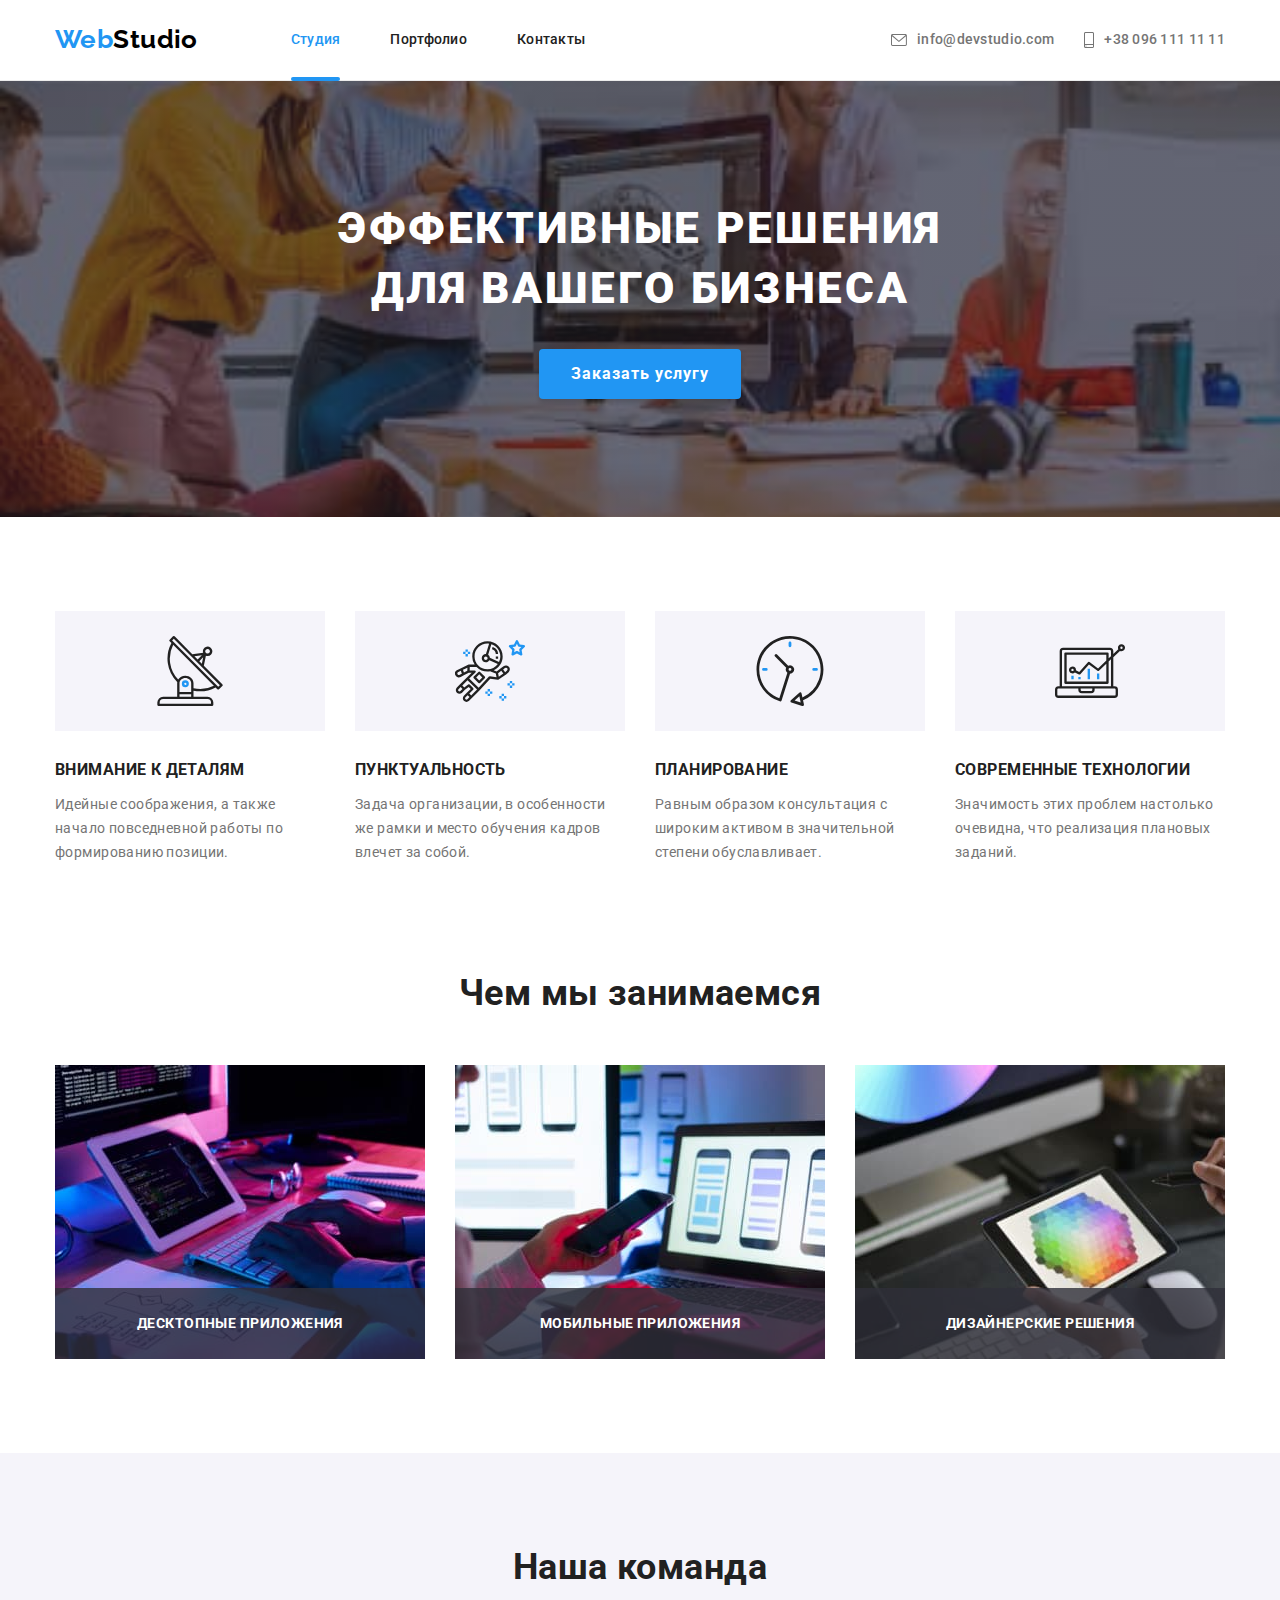
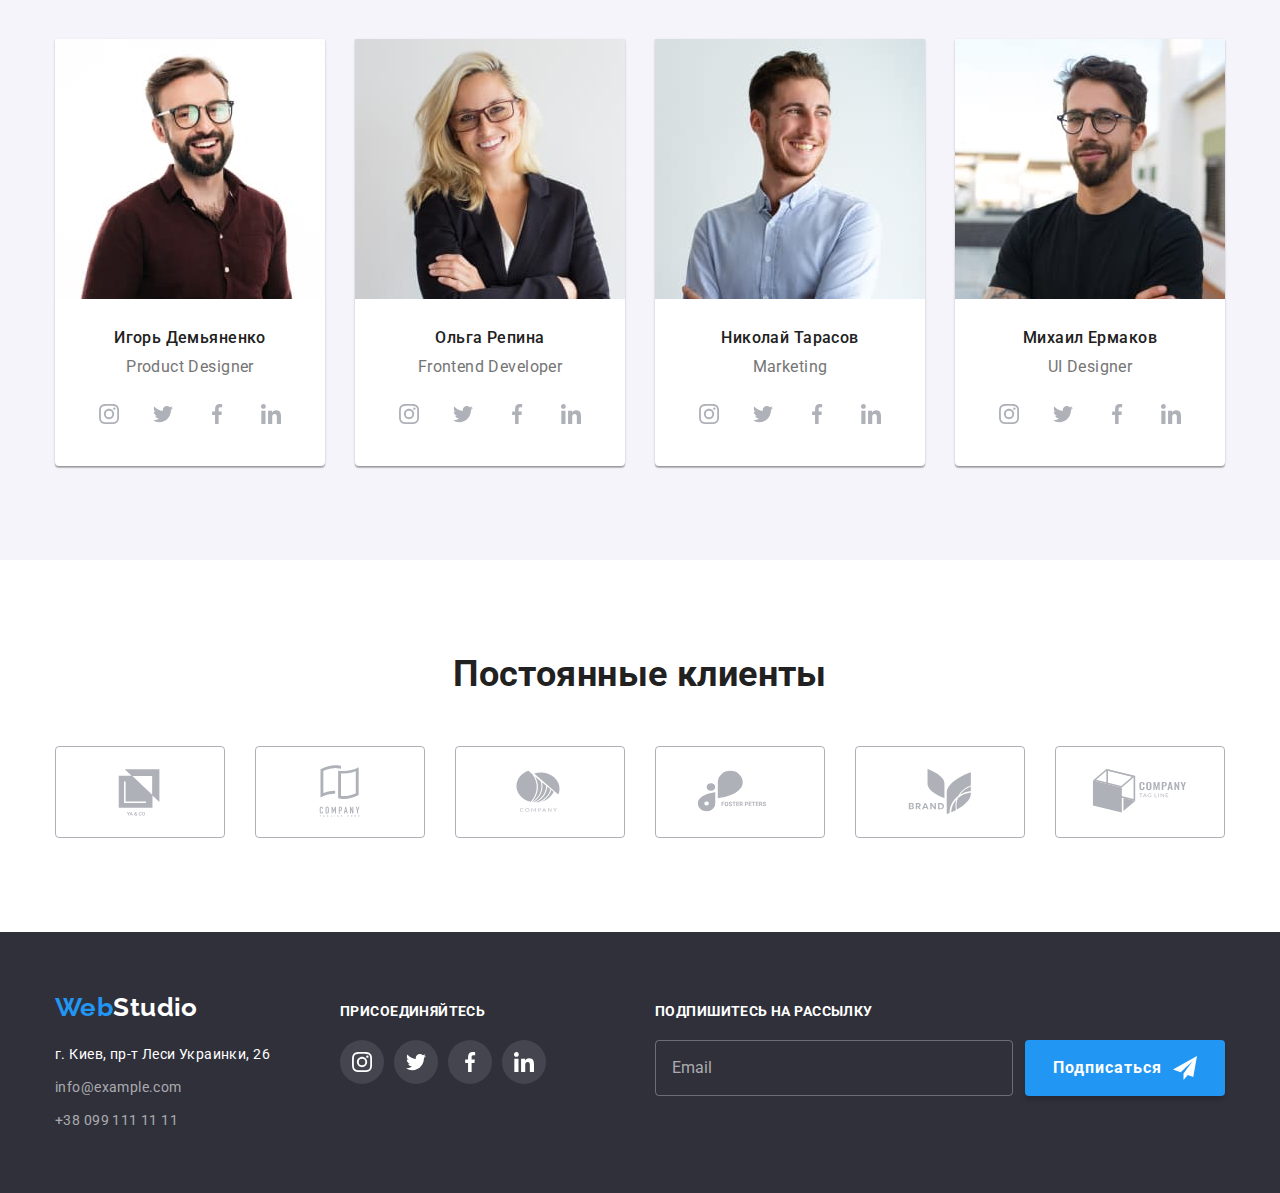
==== commit 6cb83750: "footer" ====
--- a/index.html
+++ b/index.html
@@ -18,40 +18,41 @@
   </head>
   <body>
     <header class="header-border">
-      <div class="header-container container"> <!--Mobile-menu-->
-      <div class="mobile-menu__container" data-menu>
-        <ul class="mobile-menu__list list">
-          <li class="mobile-menu__item">
-            <a class="link mobile-menu__link mobile-menu__link--current" href="./index.html">Студия</a>
-          </li>
-          <li class="mobile-menu__item"><a class="link mobile-menu__link" href="./portfolio.html">Портфолио</a></li>
-          <li class="mobile-menu__item"><a class="link mobile-menu__link" href="">Контакты</a></li>
-        </ul>
-        <div class="modal-menu__wrap">
-          <ul class="list mobile-menu__list mobile-menu__list--contacts">
+      <div class="header-container container">
+        <!--Mobile-menu-->
+        <div class="mobile-menu__container" data-menu>
+          <ul class="mobile-menu__list list">
             <li class="mobile-menu__item">
-              <a class="link mobile-menu__contacts-link current" href="tel:+380961111111"> +38 096 111 11 11 </a>
-            </li>
-            <li class="mobile-menu__item">
-              <a class="link mobile-menu__contacts-link" href="mailto:info@devstudio.com"> info@devstudio.com </a>
-            </li>
+              <a class="link mobile-menu__link mobile-menu__link--current" href="./index.html">Студия</a>
+            </li>
+            <li class="mobile-menu__item"><a class="link mobile-menu__link" href="./portfolio.html">Портфолио</a></li>
+            <li class="mobile-menu__item"><a class="link mobile-menu__link" href="">Контакты</a></li>
           </ul>
-          <ul class="list mobile-menu_social-network">
-            <li class="mobile-menu__social-network-item">
-              <a class="link mobile-menu__social-network-link" href="#">Instagram</a>
-            </li>
-            <li class="mobile-menu__social-network-item">
-              <a class="link mobile-menu__social-network-link" href="#">Twitter</a>
-            </li>
-            <li class="mobile-menu__social-network-item">
-              <a class="link mobile-menu__social-network-link" href="#">Facebook</a>
-            </li>
-            <li class="mobile-menu__social-network-item">
-              <a class="link mobile-menu__social-network-link--no-border" href="#">LinkedIn</a>
-            </li>
-          </ul>
+          <div class="modal-menu__wrap">
+            <ul class="list mobile-menu__list mobile-menu__list--contacts">
+              <li class="mobile-menu__item">
+                <a class="link mobile-menu__contacts-link current" href="tel:+380961111111"> +38 096 111 11 11 </a>
+              </li>
+              <li class="mobile-menu__item">
+                <a class="link mobile-menu__contacts-link" href="mailto:info@devstudio.com"> info@devstudio.com </a>
+              </li>
+            </ul>
+            <ul class="list mobile-menu_social-network">
+              <li class="mobile-menu__social-network-item">
+                <a class="link mobile-menu__social-network-link" href="#">Instagram</a>
+              </li>
+              <li class="mobile-menu__social-network-item">
+                <a class="link mobile-menu__social-network-link" href="#">Twitter</a>
+              </li>
+              <li class="mobile-menu__social-network-item">
+                <a class="link mobile-menu__social-network-link" href="#">Facebook</a>
+              </li>
+              <li class="mobile-menu__social-network-item">
+                <a class="link mobile-menu__social-network-link--no-border" href="#">LinkedIn</a>
+              </li>
+            </ul>
+          </div>
         </div>
-      </div>
         <!-- Логотип-ссылка -->
         <a href="./index.html" class="logo-link header-logo"><span class="logo-link--accented">Web</span>Studio</a>
         <!-- Навигация -->
@@ -82,14 +83,14 @@
               >+38 096 111 11 11
             </a>
           </li>
-        </ul> 
+        </ul>
         <!--Mobile-menu-button-->
         <button class="mobile-menu__button" data-menu-button>
           <svg class="" width="40" height="40">
-          <use class="mobile-menu__icon-menu" href="./images/icons.svg#icon-menu"></use>
-          <use class="mobile-menu__icon-close" href="./images/icons.svg#icon-close-menu"></use>
-        </svg>
-      </button>
+            <use class="mobile-menu__icon-menu" href="./images/icons.svg#icon-menu"></use>
+            <use class="mobile-menu__icon-close" href="./images/icons.svg#icon-close-menu"></use>
+          </svg>
+        </button>
       </div>
     </header>
     <main>
@@ -157,14 +158,15 @@
           <ul class="works__list list">
             <li class="works__card">
               <div class="works__thumb">
-                <picture> 
-                  <source srcset="./images/work/work@1x.jpg 1x, 
-                  ./images/work/work@2x.jpg 2x" 
-                  media="(min-width: 1200px)" 
-                  type="image/jpeg" /> 
-                  <img src="./images/work/work@1x.jpg" width="370" height="294" alt="Десктопные приложения" /> 
+                <picture>
+                  <source
+                    srcset="./images/work/work@1x.jpg 1x, ./images/work/work@2x.jpg 2x"
+                    media="(min-width: 1200px)"
+                    type="image/jpeg"
+                  />
+                  <img src="./images/work/work@1x.jpg" width="370" height="294" alt="Десктопные приложения" />
                 </picture>
-        
+
                 <div class="works__overlay">
                   <p class="works__text">Десктопные приложения</p>
                 </div>
@@ -172,14 +174,15 @@
             </li>
             <li class="works__card">
               <div class="works__thumb">
-               <picture> 
-                  <source srcset="./images/work/work2@1x.jpg 1x, 
-                  ./images/work/work2@2x.jpg 2x" 
-                  media="(min-width: 1200px)" 
-                  type="image/jpeg" /> 
-                  <img src="./images/work/work2@1x.jpg" width="370" height="294" alt="Мобильные приложения" /> 
+                <picture>
+                  <source
+                    srcset="./images/work/work2@1x.jpg 1x, ./images/work/work2@2x.jpg 2x"
+                    media="(min-width: 1200px)"
+                    type="image/jpeg"
+                  />
+                  <img src="./images/work/work2@1x.jpg" width="370" height="294" alt="Мобильные приложения" />
                 </picture>
-        
+
                 <div class="works__overlay">
                   <p class="works__text">Мобильные приложения</p>
                 </div>
@@ -187,14 +190,15 @@
             </li>
             <li class="works__card">
               <div class="works__thumb">
-                <picture> 
-                  <source srcset="./images/work/work3@1x.jpg 1x, 
-                  ./images/work/work3@2x.jpg 2x" 
-                  media="(min-width: 1200px)" 
-                  type="image/jpeg" /> 
-                  <img src="./images/work/work3@1x.jpg" width="370" height="294" alt="Дизайнерские решения" /> 
+                <picture>
+                  <source
+                    srcset="./images/work/work3@1x.jpg 1x, ./images/work/work3@2x.jpg 2x"
+                    media="(min-width: 1200px)"
+                    type="image/jpeg"
+                  />
+                  <img src="./images/work/work3@1x.jpg" width="370" height="294" alt="Дизайнерские решения" />
                 </picture>
-        
+
                 <div class="works__overlay">
                   <p class="works__text">Дизайнерские решения</p>
                 </div>
@@ -210,20 +214,23 @@
           <ul class="team-list team-list__margin list">
             <li class="team-list__card team-list__card-margin">
               <div>
-                <picture> 
-                  <source srcset="./images/team/desktop1@1x.jpg 1x, 
-                  ./images/team/desktop1@2x.jpg 2x" 
-                  media="(min-width: 1200px)" 
-                  type="image/jpeg" /> 
-                  <source srcset="./images/team/tablet1@1x.jpg 1x, 
-                  ./images/team/tablet1@2x.jpg 2x" 
-                  media="(min-width: 768px)" 
-                  type="image/jpeg" /> 
-                  <source srcset="./images/team/mobile1@1x.jpg 1x, 
-                  ./images/team/mobile1@2x.jpg 2x" 
-                  media="(max-width: 767.9px)" 
-                  type="image/jpeg" /> 
-                  <img src="./images/team/mobile1@1x.jpg" width="450" height="460" alt="Игорь Демьяненко" /> 
+                <picture>
+                  <source
+                    srcset="./images/team/desktop1@1x.jpg 1x, ./images/team/desktop1@2x.jpg 2x"
+                    media="(min-width: 1200px)"
+                    type="image/jpeg"
+                  />
+                  <source
+                    srcset="./images/team/tablet1@1x.jpg 1x, ./images/team/tablet1@2x.jpg 2x"
+                    media="(min-width: 768px)"
+                    type="image/jpeg"
+                  />
+                  <source
+                    srcset="./images/team/mobile1@1x.jpg 1x, ./images/team/mobile1@2x.jpg 2x"
+                    media="(max-width: 767.9px)"
+                    type="image/jpeg"
+                  />
+                  <img src="./images/team/mobile1@1x.jpg" width="450" height="460" alt="Игорь Демьяненко" />
                 </picture>
               </div>
               <div class="team-list__card-text">
@@ -263,23 +270,26 @@
             </li>
             <li class="team-list__card team-list__card-margin">
               <div>
-                <picture> 
-                  <source srcset="./images/team/desktop2@1x.jpg 1x, 
-                  ./images/team/desktop2@2x.jpg 2x" 
-                  media="(min-width: 1200px)" 
-                  type="image/jpeg" /> 
-                  <source srcset="./images/team/tablet2@1x.jpg 1x, 
-                  ./images/team/tablet2@2x.jpg 2x" 
-                  media="(min-width: 768px)" 
-                  type="image/jpeg" /> 
-                  <source srcset="./images/team/mobile2@1x.jpg 1x, 
-                  ./images/team/mobile2@2x.jpg 2x" 
-                  media="(max-width: 767.9px)" 
-                  type="image/jpeg" /> 
-                  <img src="./images/team/mobile2@1x.jpg" width="450" height="460" alt="Ольга Репина" /> 
+                <picture>
+                  <source
+                    srcset="./images/team/desktop2@1x.jpg 1x, ./images/team/desktop2@2x.jpg 2x"
+                    media="(min-width: 1200px)"
+                    type="image/jpeg"
+                  />
+                  <source
+                    srcset="./images/team/tablet2@1x.jpg 1x, ./images/team/tablet2@2x.jpg 2x"
+                    media="(min-width: 768px)"
+                    type="image/jpeg"
+                  />
+                  <source
+                    srcset="./images/team/mobile2@1x.jpg 1x, ./images/team/mobile2@2x.jpg 2x"
+                    media="(max-width: 767.9px)"
+                    type="image/jpeg"
+                  />
+                  <img src="./images/team/mobile2@1x.jpg" width="450" height="460" alt="Ольга Репина" />
                 </picture>
               </div>
-          
+
               <div class="team-list__card-text">
                 <h3 class="title team-list__name team-list__name-margin">Ольга Репина</h3>
                 <p lang="en" class="team-list__profession team-list__profession-margin">Frontend Developer</p>
@@ -315,24 +325,28 @@
                 </ul>
               </div>
             </li>
-            <li class="team-list__card team-list__card-margin"><div>
-                <picture> 
-                  <source srcset="./images/team/desktop3@1x.jpg 1x, 
-                  ./images/team/desktop3@2x.jpg 2x" 
-                  media="(min-width: 1200px)" 
-                  type="image/jpeg" /> 
-                  <source srcset="./images/team/tablet3@1x.jpg 1x, 
-                  ./images/team/tablet3@2x.jpg 2x" 
-                  media="(min-width: 768px)" 
-                  type="image/jpeg" /> 
-                  <source srcset="./images/team/mobile3@1x.jpg 1x, 
-                  ./images/team/mobile3@2x.jpg 2x" 
-                  media="(max-width: 767.9px)" 
-                  type="image/jpeg" /> 
-                  <img src="./images/team/mobile3@1x.jpg" width="450" height="460" alt="Николай Тарасов" /> 
+            <li class="team-list__card team-list__card-margin">
+              <div>
+                <picture>
+                  <source
+                    srcset="./images/team/desktop3@1x.jpg 1x, ./images/team/desktop3@2x.jpg 2x"
+                    media="(min-width: 1200px)"
+                    type="image/jpeg"
+                  />
+                  <source
+                    srcset="./images/team/tablet3@1x.jpg 1x, ./images/team/tablet3@2x.jpg 2x"
+                    media="(min-width: 768px)"
+                    type="image/jpeg"
+                  />
+                  <source
+                    srcset="./images/team/mobile3@1x.jpg 1x, ./images/team/mobile3@2x.jpg 2x"
+                    media="(max-width: 767.9px)"
+                    type="image/jpeg"
+                  />
+                  <img src="./images/team/mobile3@1x.jpg" width="450" height="460" alt="Николай Тарасов" />
                 </picture>
               </div>
-              
+
               <div class="team-list__card-text">
                 <h3 class="title team-list__name team-list__name-margin">Николай Тарасов</h3>
                 <p lang="en" class="team-list__profession team-list__profession-margin">Marketing</p>
@@ -370,20 +384,23 @@
             </li>
             <li class="team-list__card team-list__card-margin">
               <div>
-                <picture> 
-                  <source srcset="./images/team/desktop4@1x.jpg 1x, 
-                  ./images/team/desktop4@2x.jpg 2x" 
-                  media="(min-width: 1200px)" 
-                  type="image/jpeg" /> 
-                  <source srcset="./images/team/tablet4@1x.jpg 1x, 
-                  ./images/team/tablet4@2x.jpg 2x" 
-                  media="(min-width: 768px)" 
-                  type="image/jpeg" /> 
-                  <source srcset="./images/team/mobile4@1x.jpg 1x, 
-                  ./images/team/mobile4@2x.jpg 2x" 
-                  media="(max-width: 767.9px)" 
-                  type="image/jpeg" /> 
-                  <img src="./images/team/mobile4@1x.jpg" width="450" height="460" alt="Михаил Ермаков" /> 
+                <picture>
+                  <source
+                    srcset="./images/team/desktop4@1x.jpg 1x, ./images/team/desktop4@2x.jpg 2x"
+                    media="(min-width: 1200px)"
+                    type="image/jpeg"
+                  />
+                  <source
+                    srcset="./images/team/tablet4@1x.jpg 1x, ./images/team/tablet4@2x.jpg 2x"
+                    media="(min-width: 768px)"
+                    type="image/jpeg"
+                  />
+                  <source
+                    srcset="./images/team/mobile4@1x.jpg 1x, ./images/team/mobile4@2x.jpg 2x"
+                    media="(max-width: 767.9px)"
+                    type="image/jpeg"
+                  />
+                  <img src="./images/team/mobile4@1x.jpg" width="450" height="460" alt="Михаил Ермаков" />
                 </picture>
               </div>
 
@@ -475,75 +492,71 @@
     </main>
     <footer class="footer-section">
       <div class="container footer-container">
-        <div class="contacts-block"
+        <div class="contacts-block">
           <div class="address-block">
             <!-- Логотип-ссылка -->
-            <a href="./index.html" class="logo-link footer-logo footer-logo__margin"><span class="logo-link--accented">Web</span>Studio</a>
-          <!-- Адрес-->
+            <a href="./index.html" class="logo-link footer-logo footer-logo__margin"
+              ><span class="logo-link--accented">Web</span>Studio</a
+            >
+            <!-- Адрес-->
             <address class="address">
               <ul class="list">
-              <li class="address__margin">
-                <a
-                  href="https://goo.gl/maps/rV815ZwH7v6qxF1P7"
-                  target="_blank"
-                  rel="noopener noreferrer"
-                  class="link address__map"
-                  >г. Киев, пр-т Леси Украинки, 26</a
-                >
-              </li>
-              <li class="address__margin">
-                <a href="mailto:info@example.com" class="link address__contacts">info@example.com</a>
-              </li>
-              <li class="address__marin">
-                <a href="tel:+380991111111" class="link address__contacts">+38 099 111 11 11</a>
+                <li class="address__margin">
+                  <a
+                    href="https://goo.gl/maps/rV815ZwH7v6qxF1P7"
+                    target="_blank"
+                    rel="noopener noreferrer"
+                    class="link address__map"
+                    >г. Киев, пр-т Леси Украинки, 26</a
+                  >
+                </li>
+                <li class="address__margin">
+                  <a href="mailto:info@example.com" class="link address__contacts">info@example.com</a>
+                </li>
+                <li class="address__marin">
+                  <a href="tel:+380991111111" class="link address__contacts">+38 099 111 11 11</a>
+                </li>
+              </ul>
+            </address>
+          </div>
+          <div class="footer-social-networks">
+            <p class="footer-social-networks__text footer-social-networks__text-margin">присоединяйтесь</p>
+            <ul class="list social-networks__list">
+              <li class="social-network__margin">
+                <a class="link footer-social-network__link" href="" target="_blank" rel="noopener noreferrer">
+                  <svg class="footer-social-network__icon" width="20" height="20">
+                    <use href="./images/icons.svg#icon-instagram"></use>
+                  </svg>
+                </a>
+              </li>
+              <li class="social-network__margin">
+                <a class="link footer-social-network__link" href="" target="_blank" rel="noopener noreferrer">
+                  <svg class="footer-social-network__icon" width="20" height="20">
+                    <use href="./images/icons.svg#icon-twitter"></use>
+                  </svg>
+                </a>
+              </li>
+              <li class="social-network__margin">
+                <a class="link footer-social-network__link" href="" target="_blank" rel="noopener noreferrer">
+                  <svg class="footer-social-network__icon" width="20" height="20">
+                    <use href="./images/icons.svg#icon-facebook"></use>
+                  </svg>
+                </a>
+              </li>
+              <li class="social-network__margin">
+                <a class="link footer-social-network__link" href="" target="_blank" rel="noopener noreferrer">
+                  <svg class="footer-social-network__icon" width="20" height="20">
+                    <use href="./images/icons.svg#icon-linkedin"></use>
+                  </svg>
+                </a>
               </li>
             </ul>
-          </address>
+          </div>
         </div>
-        <div class="footer-social-networks">
-          <p class="footer-social-networks__text footer-social-networks__text-margin">присоединяйтесь</p>
-          <ul class="list social-networks__list">
-            <li class="social-network__margin">
-              <a class="link footer-social-network__link" href="" target="_blank" rel="noopener noreferrer">
-                <svg class="footer-social-network__icon" width="20" height="20">
-                  <use href="./images/icons.svg#icon-instagram"></use>
-                </svg>
-              </a>
-            </li>
-            <li class="social-network__margin">
-              <a class="link footer-social-network__link" href="" target="_blank" rel="noopener noreferrer">
-                <svg class="footer-social-network__icon" width="20" height="20">
-                  <use href="./images/icons.svg#icon-twitter"></use>
-                </svg>
-              </a>
-            </li>
-            <li class="social-network__margin">
-              <a class="link footer-social-network__link" href="" target="_blank" rel="noopener noreferrer">
-                <svg class="footer-social-network__icon" width="20" height="20">
-                  <use href="./images/icons.svg#icon-facebook"></use>
-                </svg>
-              </a>
-            </li>
-            <li class="social-network__margin">
-              <a class="link footer-social-network__link" href="" target="_blank" rel="noopener noreferrer">
-                <svg class="footer-social-network__icon" width="20" height="20">
-                  <use href="./images/icons.svg#icon-linkedin"></use>
-                </svg>
-              </a>
-            </li>
-          </ul>
-        </div>
-      </div>
         <form class="subscribe__form" action="#" method="POST" autocomplete="off">
           <label class="subscribe__label" for="subscribe">подпишитесь на рассылку</label>
           <div class="subscribe-container">
-            <input
-              type="email"
-              name="user-mail"
-              class="subscribe__email"
-              id="subscribe"
-              placeholder="Email"
-            />
+            <input type="email" name="user-mail" class="subscribe__email" id="subscribe" placeholder="Email" />
             <button type="submit" class="subscribe__button">
               Подписаться<svg class="subscribe__icon" width="24" height="24">
                 <use href="./images/icons.svg#icon-send"></use>
--- a/css/main.min.css
+++ b/css/main.min.css
@@ -1,2 +1,2 @@
-:root{--main-text-color: #757575;--title-color: #212121;--nav-header-color: #000;--accent-color: #2196f3;--alt-title-color: #fff;--svg-icon-color: #afb1b8;--dark-background: #2f303a;--solutions-down-bg-color: #c4c4c4;--solutions-gradient-color: rgba(47, 48, 58, 0.4);--light-background: #f5f4fa;--header-border-color: #ececec;--projects-border-color: #eeeeee;--modal-close-button-border: rgba(0, 0, 0, 0.1);--works-overlay-color: rgba(47, 48, 58, 0.8);--project-overlay-color: rgba(33, 150, 243, 0.9);--backdrop-background-color: #00000033;--modal-form-input-border: rgba(33, 33, 33, 0.2);--main-font: 'Roboto', sans-serif;--title-font: 'Roboto', sans-serif;--logo-font: 'Raleway', sans-serif;--cubic-bezier: cubic-bezier(0.4, 0, 0.2, 1)}.contacts__link,.contact-form,.checkbox-container,.checkbox__label,.features__icon-wrap,.works__list,.works__overlay,.team-list,.filter__list,.projects,.overlay,.subscribe-container,.subscribe__email,.subscribe__button,.subscribe__icon,.header-container,.navigation__pages{display:flex}body{font-family:var(--main-font);font-size:14px;line-height:1.14;letter-spacing:0.03em;color:var(--main-text-color);background-color:var(--alt-title-color)}body.modal-open{overflow:hidden}h1,h2,h3,h4,h5,h6{margin:0}.container{padding-left:15px;padding-right:15px}@media screen and (min-width: 480px){.container{max-width:100%;margin-left:auto;margin-right:auto}}@media screen and (min-width: 768px){.container{max-width:768px}}@media screen and (min-width: 1200px){.container{max-width:1200px}}.section{padding-top:60px;padding-bottom:60px}@media screen and (min-width: 1200px){.section{padding-top:94px;padding-bottom:94px}}img{display:block;max-width:100%;height:auto}.link{color:inherit;text-decoration:none;transition:color 250ms var(--cubic-bezier)}.link:hover,.link:focus{color:var(--accent-color)}.title{color:var(--title-color)}.list{padding:0;margin:0;list-style:none}.visually-hidden{position:absolute !important;clip:rect(1px, 1px, 1px, 1px);padding:0 !important;border:0 !important;height:1px !important;width:1px !important;overflow:hidden}.mobile-menu__button{display:inline-flex;background-color:transparent;border:none;width:40px;height:40px;margin-left:auto;margin-right:0;padding:0;cursor:pointer;z-index:99}@media screen and (min-width: 768px){.mobile-menu__button{display:none}}.mobile-menu__button .mobile-menu__icon-close{display:none}.mobile-menu__button.is-open .mobile-menu__icon-close{display:block}.mobile-menu__button.is-open .mobile-menu__icon-menu{display:none}.mobile-menu__icon-close,.mobile-menu__icon-menu{fill:var(--title-color);transition:fill 250ms var(--cubic-bezier)}.mobile-menu__icon-close:focus,.mobile-menu__icon-close:hover,.mobile-menu__icon-menu:focus,.mobile-menu__icon-menu:hover{fill:var(--accent-color)}.mobile-menu__container{position:absolute;top:0;left:0;width:100vw;height:100vh;background-color:var(--alt-title-color);padding:48px 40px;z-index:98;display:none}.mobile-menu__container.is-open{display:flex;flex-direction:column;justify-content:space-between}@media screen and (min-width: 768px){.mobile-menu__container.is-open{display:none}}.mobile-menu__contacts-link{display:inline-block;font-weight:500;font-size:24px;line-height:1.16;letter-spacing:0.02em;color:var(--main-text-color);text-decoration:none;transform:font-size 250ms var(--cubic-bezier),line-height 250ms var(--cubic-bezier),color 250ms var(--cubic-bezier)}.mobile-menu__contacts-link:hover,.mobile-menu__contacts-link:focus,.mobile-menu__contacts-link.current{font-size:34px;line-height:1.17;color:var(--accent-color)}.mobile-menu__item:not(:last-child){margin-bottom:32px}.mobile-menu__link{display:inline-block;font-weight:500;font-size:40px;line-height:1.17;letter-spacing:0.02em;color:var(--title-color);transition:color 250ms var(--cubic-bezier)}.mobile-menu__link:hover,.mobile-menu__link:focus{color:var(--accent-color)}.mobile-menu__link--current{color:var(--accent-color)}.mobile-menu_social-network{display:flex;flex-wrap:wrap;margin-top:64px}.mobile-menu__social-network-item{padding-left:10px;padding-right:10px;margin-bottom:10px}.mobile-menu__social-network-item:first-child{padding-left:0}@media screen and (min-width: 480px){.mobile-menu__social-network-item{margin-bottom:0}}.mobile-menu__social-network-link{position:relative;font-weight:500;font-size:18px;line-height:1.22;letter-spacing:0.02em;color:var(--accent-color)}.mobile-menu__social-network-link::after{content:'';position:absolute;right:-15%;top:0;width:1px;height:22px;display:block;background-color:var(--modal-form-input-border)}.mobile-menu__social-network-link--no-border{position:relative;font-weight:500;font-size:18px;line-height:1.22;letter-spacing:0.02em;color:var(--accent-color)}.logo-link{color:inherit;text-decoration:none}.header-logo{font-family:var(--logo-font);font-weight:700;font-size:26px;line-height:1.19;color:var(--nav-header-color)}@media screen and (max-width: 769.9px){.header-logo{margin-left:0}}@media screen and (min-width: 768px){.header-logo{padding-top:24px;padding-bottom:25px}}@media screen and (min-width: 1200px){.header-logo{margin-right:93px}}.footer-logo{display:flex;align-items:center;font-family:var(--logo-font);font-weight:700;font-size:26px;line-height:1.19;color:var(--alt-title-color)}@media screen and (max-width: 1200px){.footer-logo{display:inline-block}}.footer-logo__margin{margin-right:0;margin-bottom:20px}.logo-link--accented{color:var(--accent-color)}@media screen and (max-width: 767.9px){.contacts{display:none}}@media screen and (min-width: 768px) and (max-width: 1199.9px){.contacts{flex-direction:column}}@media screen and (min-width: 1200px){.contacts{display:flex;flex-direction:row}}.contacts__link{position:relative;align-items:center;font-weight:500;letter-spacing:0.02em}@media screen and (min-width: 1200px){.contacts__link{padding-top:32px;padding-bottom:32px}}@media screen and (min-width: 768px) and (max-width: 1199.98px){.contacts__item:not(:last-child){margin-bottom:10px}}@media screen and (min-width: 1200px){.contacts__item:not(:last-child){margin-right:30px}}.contacts__icon{fill:currentColor;margin-right:10px}.solutions{padding-top:118px;padding-bottom:118px;text-align:center;background-image:linear-gradient(to right, var(--solutions-gradient-color), var(--solutions-gradient-color)),url("../images/bg-image/mobile-bg@1x.jpg");color:var(--alt-title-color);background-repeat:no-repeat;background-position:center;background-size:cover}@media (min-device-pixel-ratio: 2), (min-resolution: 192dpi), (min-resolution: 2dppx){.solutions{background-image:linear-gradient(to right, var(--solutions-gradient-color), var(--solutions-gradient-color)),url("../images/bg-image/mobile-bg@2x.jpg")}}@media (min-device-pixel-ratio: 2) and (min-width: 768px), (min-resolution: 192dpi) and (min-width: 768px), (min-resolution: 2dppx) and (min-width: 768px){.solutions{background-image:linear-gradient(to right, var(--solutions-gradient-color), var(--solutions-gradient-color)),url("../images/bg-image/tablet-bg@1x.jpg")}}@media (min-device-pixel-ratio: 2) and (min-width: 768px) and (min-device-pixel-ratio: 2), (min-resolution: 192dpi) and (min-width: 768px) and (min-device-pixel-ratio: 2), (min-resolution: 2dppx) and (min-width: 768px) and (min-device-pixel-ratio: 2), (min-device-pixel-ratio: 2) and (min-width: 768px) and (min-resolution: 192dpi), (min-resolution: 192dpi) and (min-width: 768px) and (min-resolution: 192dpi), (min-resolution: 2dppx) and (min-width: 768px) and (min-resolution: 192dpi), (min-device-pixel-ratio: 2) and (min-width: 768px) and (min-resolution: 2dppx), (min-resolution: 192dpi) and (min-width: 768px) and (min-resolution: 2dppx), (min-resolution: 2dppx) and (min-width: 768px) and (min-resolution: 2dppx){.solutions{background-image:linear-gradient(to right, var(--solutions-gradient-color), var(--solutions-gradient-color)),url("../images/bg-image/tablet-bg@2x.jpg")}}@media (min-device-pixel-ratio: 2) and (min-width: 768px) and (min-width: 1200px), (min-resolution: 192dpi) and (min-width: 768px) and (min-width: 1200px), (min-resolution: 2dppx) and (min-width: 768px) and (min-width: 1200px){.solutions{padding-top:200px;padding-bottom:200px;background-image:linear-gradient(to right, var(--solutions-gradient-color), var(--solutions-gradient-color)),url("../images/bg-image/desktop-bg@1x.jpg");max-width:1600px;height:600px}}@media (min-device-pixel-ratio: 2) and (min-width: 768px) and (min-width: 1200px) and (min-device-pixel-ratio: 2), (min-resolution: 192dpi) and (min-width: 768px) and (min-width: 1200px) and (min-device-pixel-ratio: 2), (min-resolution: 2dppx) and (min-width: 768px) and (min-width: 1200px) and (min-device-pixel-ratio: 2), (min-device-pixel-ratio: 2) and (min-width: 768px) and (min-width: 1200px) and (min-resolution: 192dpi), (min-resolution: 192dpi) and (min-width: 768px) and (min-width: 1200px) and (min-resolution: 192dpi), (min-resolution: 2dppx) and (min-width: 768px) and (min-width: 1200px) and (min-resolution: 192dpi), (min-device-pixel-ratio: 2) and (min-width: 768px) and (min-width: 1200px) and (min-resolution: 2dppx), (min-resolution: 192dpi) and (min-width: 768px) and (min-width: 1200px) and (min-resolution: 2dppx), (min-resolution: 2dppx) and (min-width: 768px) and (min-width: 1200px) and (min-resolution: 2dppx){.solutions{background-image:linear-gradient(to right, var(--solutions-gradient-color), var(--solutions-gradient-color)),url("../images/bg-image/desktop-bg@2x.jpg")}}.solutions__title{max-width:360px;font-weight:900;font-size:26px;text-transform:uppercase;line-height:1.62;letter-spacing:0.06em}@media screen and (min-width: 1200px){.solutions__title{max-width:696px;font-size:44px;line-height:1.36}}.solutions__title-margin{margin-left:auto;margin-right:auto;margin-bottom:30px}.solutions__button{min-width:200px;padding:10px 32px;font-weight:700;font-size:16px;line-height:1.88;letter-spacing:0.06em;cursor:pointer;box-shadow:0px 4px 4px rgba(0,0,0,0.15);border-radius:4px;border:0;background-color:var(--accent-color);color:inherit;transition:color 250ms var(--cubic-bezier),background-color 250ms var(--cubic-bezier),box-shadow 250ms var(--cubic-bezier)}.backdrop{position:fixed;left:0;top:0;width:100%;height:100%;background-color:var(--backdrop-background-color);overflow-y:scroll;transition:opacity 250ms var(--cubic-bezier),visibility 250ms var(--cubic-bezier)}.solutions-modal{position:absolute;width:450px;height:610px;padding:40px;left:50%;top:50%;transform:translate(-50%, -50%) scale(1);background-color:var(--alt-title-color);box-shadow:0px 1px 3px rgba(0,0,0,0.12),0px 1px 1px rgba(0,0,0,0.14),0px 2px 1px rgba(0,0,0,0.2);border-radius:4px;opacity:1;transition:transform 250ms var(--cubic-bezier),opacity 250ms var(--cubic-bezier)}@media screen and (min-width: 1200px){.solutions-modal{width:528px;height:581px}}.is-hidden .solutions-modal{opacity:0;transform:translate(-50%, -50%) scale(0.5);transition:transform 250ms var(--cubic-bezier),opacity 250ms var(--cubic-bezier)}.solutions-modal__close-button{position:absolute;top:8px;right:8px;padding:5px 7px 7px 5px;width:30px;height:30px;background-color:var(--alt-title-color);border:1px solid var(--modal-close-button-border);border-radius:50%;cursor:pointer}.solutions-modal__close-icon{fill:var(--nav-header-color);transition:fill 250ms var(--cubic-bezier)}.solutions-modal__close-button:hover .solutions-modal__close-icon,.solutions-modal__close-button:focus .solutions-modal__close-icon{fill:var(--accent-color)}.modal-title{display:block;font-weight:700;font-size:20px;line-height:1.15;text-align:center}.modal-title__margin{margin-bottom:12px}.is-hidden{opacity:0;visibility:hidden;pointer-events:none;transition:opacity 250ms var(--cubic-bezier),visibility 250ms var(--cubic-bezier)}.contact-form{flex-direction:column}.input-container{position:relative;display:block}.input-container__margin{margin-bottom:10px}.input-container__comment-margin{margin-bottom:20px}.contact-form__label{margin-bottom:4px;font-size:12px;line-height:1.17;letter-spacing:0.01em;color:var(--main-text-color)}.contact-form__field{width:100%;height:40px;padding-left:42px;border:1px solid var(--modal-form-input-border);border-radius:4px;outline:none;transition:border-color 250ms var(--cubic-bezier)}.contact-form__field:focus{border-color:var(--accent-color)}.contact-form__icon{position:absolute;top:11px;left:12px;transition:fill 250ms var(--cubic-bezier)}.contact-form__field:focus+.contact-form__icon{fill:var(--accent-color)}.contact-form__message{resize:none;height:120px;padding:12px 16px}.contact-form__message::placeholder{font-size:12px;line-height:1.17;letter-spacing:0.01em;color:rgba(117,117,117,0.5)}.checkbox-container{justify-content:center;align-items:center;margin-bottom:30px}.checkbox__input{-webkit-appearance:none;-moz-appearance:none;-appearance:none;position:absolute}.checkbox__wrap{position:relative;align-self:end;width:16px;height:15px;background-color:var(--alt-title-color);border:2px solid var(--nav-header-color);border-radius:2px;cursor:pointer;transition:background-color 250ms var(--cubic-bezier),border 250ms var(--cubic-bezier)}@media screen and (min-width: 1200px){.checkbox__wrap{align-self:center}}.checkbox__input:hover+.checkbox__wrap{border:2px solid var(--accent-color)}.checkbox__input:checked+.checkbox__wrap{background-color:var(--accent-color);border:2px solid var(--accent-color)}.checkbox__wrap-margin{margin-right:7px}.checkbox__icon{position:absolute;top:50%;left:50%;transform:translate(-50%, -50%);fill:var(--alt-title-color);stroke:var(--alt-title-color)}.checkbox__label{text-align:center;font-size:12px;line-height:1.16;white-space:nowrap}@media screen and (min-width: 1200px){.checkbox__label{font-size:14px;line-height:1.71}}.checkbox__link--accented{color:var(--accent-color)}.checkbox__link-margin{margin-left:5px}.contact-form__submit-button{width:200px;height:50px;margin-left:auto;margin-right:auto;padding:10px 55px 10px 56px;font-weight:700;font-size:16px;line-height:1.88;letter-spacing:0.06em;cursor:pointer;box-shadow:0px 4px 4px rgba(0,0,0,0.15);border-radius:4px;border:0;background-color:var(--accent-color);color:var(--alt-title-color);transition:color 250ms var(--cubic-bezier),background-color 250ms var(--cubic-bezier),box-shadow 250ms var(--cubic-bezier)}.features{margin-left:-30px;margin-top:-30px}@media screen and (min-width: 768px){.features{display:flex;flex-wrap:wrap}}.features__cards{margin-left:30px;margin-top:30px}@media screen and (min-width: 480px){.features__cards{flex-basis:calc((100% - 1 * 30px) / 1)}}@media screen and (min-width: 768px){.features__cards{flex-basis:calc((100% - 2 * 30px) / 2)}}@media screen and (min-width: 1200px){.features__cards{flex-basis:calc((100% - 4 * 30px) / 4)}}.features__icon-wrap{align-items:center;justify-content:center;padding-top:25px;padding-bottom:25px;margin-bottom:30px;background-color:var(--light-background)}.features__titles{min-width:270px;font-weight:700;text-transform:uppercase;margin-bottom:10px}@media screen and (max-width: 767.9px){.features__titles{text-align:center}}.features__text{min-width:270px;line-height:1.71}.section-title{font-weight:700;font-size:36px;line-height:1.16;text-align:center;margin-bottom:30px}@media screen and (min-width: 1200px){.section-title{margin-bottom:50px}}@media screen and (max-width: 1199.9px){.works{display:none}}@media screen and (min-width: 1200px){.works{display:block;padding-top:0}}.works__list{margin-right:-30px}.works__card{flex-basis:calc((100% - 3 * 30px) / 3);margin-right:30px}.works__thumb{position:relative}.works__overlay{position:absolute;justify-content:center;align-items:center;width:100%;height:24%;left:50%;bottom:0;background-color:var(--works-overlay-color);transform:translate(-50%, 0)}.works__text{font-weight:700;text-align:center;text-transform:uppercase;color:var(--alt-title-color);margin:0}.team{background-color:var(--light-background)}.team-list{flex-direction:column}@media screen and (min-width: 768px){.team-list{flex-direction:row;flex-wrap:wrap}}.team-list__margin{margin-left:-30px;margin-top:-30px}.team-list__card{background-color:var(--alt-title-color);box-shadow:0px 1px 3px rgba(0,0,0,0.12),0px 1px 1px rgba(0,0,0,0.14),0px 2px 1px rgba(0,0,0,0.2);border-bottom-left-radius:4px;border-bottom-right-radius:4px}@media screen and (min-width: 480px){.team-list__card{flex-basis:calc((100% - 1 * 30px) / 1)}}@media screen and (min-width: 768px){.team-list__card{flex-basis:calc((100% - 2 * 30px) / 2)}}@media screen and (min-width: 1200px){.team-list__card{flex-basis:calc((100% - 4 * 30px) / 4)}}.team-list__card-margin{margin-left:30px;margin-top:30px}.team-list__card-text{padding:30px 32px 24px 32px;text-align:center}@media screen and (min-width: 1200px){.team-list__card-text{padding:30px 32px}}.team-list__name{font-weight:500;font-size:16px;line-height:1.18}.team-list__name-margin{margin-bottom:10px}.team-list__profession{font-size:16px;line-height:1.18}.team-list__profession-margin{margin-top:0;margin-bottom:16px}.social-networks__list{display:inline-flex}.social-network__margin:not(:last-child){margin-right:10px}.social-network__link{display:inline-flex;align-items:center;justify-content:center;width:44px;height:44px;border-radius:50%;background-color:var(--alt-title-color);transform:translateY(0);transition:transform 250ms var(--cubic-bezier),background-color 250ms var(--cubic-bezier)}.social-network__link:hover,.social-network__link:focus{background-color:var(--accent-color);transform:translateY(-5%)}.social-network__icon{fill:var(--svg-icon-color);transform:translateY(0);transition:transform 250ms var(--cubic-bezier),fill 250ms var(--cubic-bezier)}.social-network__link:hover .social-network__icon,.social-network__link:focus .social-network__icon{fill:var(--alt-title-color);transform:translateY(-3%)}.clients__list{display:flex;flex-wrap:wrap;justify-content:center;flex-basis:calc((100% - 2 * 30px) / 2);margin-top:calc(-1 * 30px);margin-left:calc(-1 * 30px)}.clients__item{margin-top:30px;margin-left:30px}@media screen and (min-width: 768px){.clients__item{flex-basis:calc((100% - 3 * 30px) / 3)}}@media screen and (min-width: 1200px){.clients__item{flex-basis:calc((100% - 6 * 30px) / 6)}}.clients__link{display:flex;align-items:center;justify-content:center;height:92px;border:1px solid var(--svg-icon-color);border-radius:4px;transform:translateY(0);transition:transform 250ms var(--cubic-bezier),border 250ms var(--cubic-bezier)}@media screen and (max-width: 767.9px){.clients__link{width:170px}}.clients__link:hover,.clients__link:focus{border:1px solid var(--accent-color);transform:translateY(-5%)}.clients__icon{fill:var(--svg-icon-color);transform:translateY(0);transition:transform 250ms var(--cubic-bezier),fill 250ms var(--cubic-bezier)}.clients__link:hover .clients__icon,.clients__link:focus .clients__icon{fill:var(--accent-color);transform:translateY(-3%)}.filter__list{flex-wrap:wrap;margin-bottom:40px}@media screen and (max-width: 767.9px){.filter__list{margin-top:-15px;margin-left:-8px}}@media screen and (min-width: 768px){.filter__list{margin-bottom:30px;justify-content:center}}@media screen and (min-width: 1200px){.filter__list{margin-bottom:50px}}@media screen and (max-width: 767.9px){.filter__margin{margin-top:15px;margin-left:8px}}@media screen and (min-width: 768px){.filter__margin:not(:last-child){margin-right:8px}}.filter__button{display:inline-block;font-weight:500;font-size:16px;line-height:1.63;letter-spacing:inherit;text-align:center;cursor:pointer;background-color:var(--light-background);color:var(--title-color);border:0;border-radius:4px;padding:6px 22px;transition:background-color 250ms var(--cubic-bezier),color 250ms var(--cubic-bezier),box-shadow 250ms var(--cubic-bezier)}.filter__button:hover,.filter__button:focus,.filter__button.current{background-color:var(--accent-color);color:var(--alt-title-color);cursor:pointer;box-shadow:0px 3px 1px rgba(0,0,0,0.1),0px 1px 2px rgba(0,0,0,0.08),0px 2px 2px rgba(0,0,0,0.12)}.projects{align-items:center;flex-direction:column}@media screen and (min-width: 768px){.projects{align-items:stretch;flex-direction:row;flex-wrap:wrap}}.projects__margin{margin-top:-30px;margin-left:-30px}.projects__card{margin-left:30px;margin-top:30px;background:var(--alt-title-color)}@media screen and (min-width: 480px){.projects__card{flex-basis:calc((100% - 1 * 30px) / 1);flex-grow:1}}@media screen and (min-width: 768px){.projects__card{flex-basis:calc((100% - 2 * 30px) / 2);flex-grow:0}}@media screen and (min-width: 1200px){.projects__card{flex-basis:calc((100% - 3 * 30px) / 3)}}.projects__link{display:flex;flex-direction:column;height:100%;text-decoration:none;color:inherit;transition:box-shadow 250ms var(--cubic-bezier)}.projects__link:hover,.projects__link:focus{box-shadow:0px 1px 1px rgba(0,0,0,0.12),0px 4px 4px rgba(0,0,0,0.06),1px 4px 6px rgba(0,0,0,0.16);transition:box-shadow 250ms var(--cubic-bezier)}.projects-container{position:relative;overflow:hidden}.overlay{position:absolute;justify-content:center;align-items:center;width:100%;height:100%;left:0;bottom:0;padding:63px 24px;background-color:var(--project-overlay-color);transform:translateY(100%);opacity:0;transition:transform 250ms var(--cubic-bezier),opacity 250ms var(--cubic-bezier)}.projects__link:hover .overlay,.projects__link:focus .overlay{transform:translateY(0);opacity:1;transition:transform 250ms var(--cubic-bezier),opacity 250ms var(--cubic-bezier)}.overlay__text{font-size:18px;line-height:1.56;color:var(--alt-title-color)}.project{padding:20px 24px;border-left:1px solid var(--projects-border-color);border-right:1px solid var(--projects-border-color);border-bottom:1px solid var(--projects-border-color);flex-grow:1}.project__title{font-weight:700;font-size:18px;line-height:2;letter-spacing:0.06em}.project__title-margin{margin-bottom:4px}.project__text{font-size:16px;line-height:1.88}.project__text-margin{margin:0}@media screen and (max-width: 767.9px){.contacts-block{display:flex;flex-direction:column;align-items:center}}@media screen and (min-width: 768px) and (max-width: 1199.9px){.contacts-block{display:flex}}@media screen and (max-width: 1199.9px){.contacts-block{margin-bottom:60px}}@media screen and (min-width: 1200px){.contacts-block{display:flex}}@media screen and (max-width: 767.9px){.address-block{margin-bottom:60px;text-align:center}}@media screen and (max-width: 1199.9px){.address-block{text-align:center}}@media screen and (min-width: 1200px){.address-block{margin-right:70px}}.address{font-style:inherit;line-height:1.71;color:var(--alt-title-color);text-align:center}.address__margin:not(:last-child){margin-bottom:9px}.address__map{color:inherit;text-decoration:none}.address__contacts{color:rgba(255,255,255,0.6);text-decoration:none}@media screen and (max-width: 1199.9px){.footer-social-networks{text-align:center;margin-bottom:60px}}.footer-social-networks__text{font-weight:700;text-transform:uppercase;color:var(--alt-title-color)}.footer-social-networks__text-margin{margin-top:0px;margin-bottom:20px}.footer-social-network__link{display:inline-flex;align-items:center;justify-content:center;width:44px;height:44px;background-color:rgba(255,255,255,0.1);border-radius:50%;transition:background-color 250ms var(--cubic-bezier)}.footer-social-network__link:hover,.footer-social-network__link:focus{background-color:var(--accent-color);border-radius:50%}.footer-social-network__icon{fill:var(--alt-title-color)}.subscribe__form{display:flex;flex-direction:column;align-items:center}@media screen and (min-width: 1200px){.subscribe__form{min-width:570px;margin-left:auto}}.subscribe__label{display:block;font-weight:700;text-transform:uppercase;color:var(--alt-title-color);margin-bottom:20px}.subscribe-container{flex-direction:column;align-items:center}@media screen and (min-width: 1200px){.subscribe-container{flex-direction:row;justify-content:space-between}}.subscribe__email{align-self:stretch;padding:15px 16px 15px 16px;min-width:358px;border:1px solid rgba(255,255,255,0.3);border-radius:4px;outline:none;background-color:transparent;color:rgba(255,255,255,0.6);transition:border-color 250ms var(--cubic-bezier)}@media screen and (min-width: 480px){.subscribe__email{min-width:450px}}@media screen and (max-width: 1199.98px){.subscribe__email{margin-bottom:20px}}@media screen and (min-width: 1200px){.subscribe__email{min-width:358px;margin-right:12px}}.subscribe__email:focus{border:1px solid var(--accent-color)}.subscribe__email::placeholder{font-weight:400;font-size:16px;line-height:1.25;color:rgba(255,255,255,0.6)}.subscribe__button{padding:13px 28px;margin:0;align-items:center;justify-content:space-between;min-width:200px;font-weight:700;font-size:16px;line-height:1.88;letter-spacing:0.06em;cursor:pointer;box-shadow:0px 4px 4px rgba(0,0,0,0.15);border-radius:4px;border:0;background-color:var(--accent-color);color:var(--alt-title-color)}.subscribe__icon{align-self:center;fill:var(--alt-title-color)}.header-border{position:relative;border-bottom:1px solid var(--header-border-color)}.header-container{align-items:center}@media screen and (max-width: 767.9px){.header-container{padding-top:10px;padding-bottom:10px}}@media screen and (min-width: 768px) and (max-width: 1199.9px){.header-container{justify-content:space-between}}@media screen and (min-width: 1200px){.navigation__position{margin-right:auto}}.navigation__pages{position:relative;font-weight:500;letter-spacing:0.02em;color:var(--title-color)}@media screen and (max-width: 767.9px){.navigation__pages{display:none}}.navigation__page--current{color:var(--accent-color)}.navigation__page--current::after{position:absolute;content:'';left:0;bottom:0;width:100%;height:4px;border-radius:2px;background-color:var(--accent-color);opacity:1;transform:translateY(1px);transition:opacity 250ms var(--cubic-bezier)}.navigation__page:not(:last-child){margin-right:50px}.navigation__link{display:inline-block;position:relative;padding-top:32px;padding-bottom:32px}.footer-section{background-color:var(--dark-background);padding-top:60px;padding-bottom:60px}@media screen and (max-width: 767.9px){.footer-container{display:flex;flex-direction:column}}@media screen and (min-width: 1200px){.footer-container{display:flex;align-items:baseline;justify-content:space-between}}
+:root{--main-text-color: #757575;--title-color: #212121;--nav-header-color: #000;--accent-color: #2196f3;--alt-title-color: #fff;--svg-icon-color: #afb1b8;--dark-background: #2f303a;--solutions-down-bg-color: #c4c4c4;--solutions-gradient-color: rgba(47, 48, 58, 0.4);--light-background: #f5f4fa;--header-border-color: #ececec;--projects-border-color: #eeeeee;--modal-close-button-border: rgba(0, 0, 0, 0.1);--works-overlay-color: rgba(47, 48, 58, 0.8);--project-overlay-color: rgba(33, 150, 243, 0.9);--backdrop-background-color: #00000033;--modal-form-input-border: rgba(33, 33, 33, 0.2);--main-font: 'Roboto', sans-serif;--title-font: 'Roboto', sans-serif;--logo-font: 'Raleway', sans-serif;--cubic-bezier: cubic-bezier(0.4, 0, 0.2, 1)}.contacts__link,.contact-form,.checkbox-container,.checkbox__label,.features__icon-wrap,.works__list,.works__overlay,.team-list,.filter__list,.projects,.overlay,.subscribe-container,.subscribe__email,.subscribe__button,.subscribe__icon,.header-container,.navigation__pages{display:flex}body{font-family:var(--main-font);font-size:14px;line-height:1.14;letter-spacing:0.03em;color:var(--main-text-color);background-color:var(--alt-title-color)}body.modal-open{overflow:hidden}h1,h2,h3,h4,h5,h6{margin:0}.container{padding-left:15px;padding-right:15px}@media screen and (min-width: 480px){.container{max-width:100%;margin-left:auto;margin-right:auto}}@media screen and (min-width: 768px){.container{max-width:768px}}@media screen and (min-width: 1200px){.container{max-width:1200px}}.section{padding-top:60px;padding-bottom:60px}@media screen and (min-width: 1200px){.section{padding-top:94px;padding-bottom:94px}}img{display:block;max-width:100%;height:auto}.link{color:inherit;text-decoration:none;transition:color 250ms var(--cubic-bezier)}.link:hover,.link:focus{color:var(--accent-color)}.title{color:var(--title-color)}.list{padding:0;margin:0;list-style:none}.visually-hidden{position:absolute !important;clip:rect(1px, 1px, 1px, 1px);padding:0 !important;border:0 !important;height:1px !important;width:1px !important;overflow:hidden}.mobile-menu__button{display:inline-flex;background-color:transparent;border:none;width:40px;height:40px;margin-left:auto;margin-right:0;padding:0;cursor:pointer;z-index:70}@media screen and (min-width: 768px){.mobile-menu__button{display:none}}.mobile-menu__button .mobile-menu__icon-close{display:none}.mobile-menu__button.is-open .mobile-menu__icon-close{display:block}.mobile-menu__button.is-open .mobile-menu__icon-menu{display:none}.mobile-menu__icon-close,.mobile-menu__icon-menu{fill:var(--title-color);transition:fill 250ms var(--cubic-bezier)}.mobile-menu__icon-close:focus,.mobile-menu__icon-close:hover,.mobile-menu__icon-menu:focus,.mobile-menu__icon-menu:hover{fill:var(--accent-color)}.mobile-menu__container{position:absolute;top:0;left:0;width:100vw;height:100vh;background-color:var(--alt-title-color);padding:48px 40px;z-index:50;display:none}@media screen and (max-width: 767px){.mobile-menu__container.is-open{display:flex;flex-direction:column;justify-content:space-between}}.mobile-menu__contacts-link{display:inline-block;font-weight:500;font-size:24px;line-height:1.16;letter-spacing:0.02em;color:var(--main-text-color);text-decoration:none;transform:font-size 250ms var(--cubic-bezier),line-height 250ms var(--cubic-bezier),color 250ms var(--cubic-bezier)}.mobile-menu__contacts-link:hover,.mobile-menu__contacts-link:focus,.mobile-menu__contacts-link.current{font-size:34px;line-height:1.17;color:var(--accent-color)}.mobile-menu__item:not(:last-child){margin-bottom:32px}.mobile-menu__link{display:inline-block;font-weight:500;font-size:40px;line-height:1.17;letter-spacing:0.02em;color:var(--title-color);transition:color 250ms var(--cubic-bezier)}.mobile-menu__link:hover,.mobile-menu__link:focus{color:var(--accent-color)}.mobile-menu__link--current{color:var(--accent-color)}.mobile-menu_social-network{display:flex;flex-wrap:wrap;margin-top:64px}.mobile-menu__social-network-item{padding-left:10px;padding-right:10px;margin-bottom:10px}.mobile-menu__social-network-item:first-child{padding-left:0}@media screen and (min-width: 480px){.mobile-menu__social-network-item{margin-bottom:0}}.mobile-menu__social-network-link{position:relative;font-weight:500;font-size:18px;line-height:1.22;letter-spacing:0.02em;color:var(--accent-color)}.mobile-menu__social-network-link::after{content:'';position:absolute;right:-15%;top:0;width:1px;height:22px;display:block;background-color:var(--modal-form-input-border)}.mobile-menu__social-network-link--no-border{position:relative;font-weight:500;font-size:18px;line-height:1.22;letter-spacing:0.02em;color:var(--accent-color)}.logo-link{color:inherit;text-decoration:none}.header-logo{font-family:var(--logo-font);font-weight:700;font-size:26px;line-height:1.19;color:var(--nav-header-color)}@media screen and (max-width: 769.9px){.header-logo{margin-left:0}}@media screen and (min-width: 768px){.header-logo{padding-top:24px;padding-bottom:25px}}@media screen and (min-width: 1200px){.header-logo{margin-right:93px}}.footer-logo{display:flex;text-align:center;align-items:center;justify-content:center;font-family:var(--logo-font);font-weight:700;font-size:26px;line-height:1.19;color:var(--alt-title-color)}@media screen and (min-width: 1200px){.footer-logo{justify-content:left}}.footer-logo__margin{margin-bottom:20px}.logo-link--accented{color:var(--accent-color)}@media screen and (max-width: 767.9px){.contacts{display:none}}@media screen and (min-width: 768px) and (max-width: 1199.9px){.contacts{flex-direction:column}}@media screen and (min-width: 1200px){.contacts{display:flex;flex-direction:row}}.contacts__link{position:relative;align-items:center;font-weight:500;letter-spacing:0.02em}@media screen and (min-width: 1200px){.contacts__link{padding-top:32px;padding-bottom:32px}}@media screen and (min-width: 768px) and (max-width: 1199.98px){.contacts__item:not(:last-child){margin-bottom:10px}}@media screen and (min-width: 1200px){.contacts__item:not(:last-child){margin-right:30px}}.contacts__icon{fill:currentColor;margin-right:10px}.solutions{padding-top:118px;padding-bottom:118px;text-align:center;background-image:linear-gradient(to right, var(--solutions-gradient-color), var(--solutions-gradient-color)),url("../images/bg-image/mobile-bg@1x.jpg");color:var(--alt-title-color);background-repeat:no-repeat;background-position:center;background-size:cover}@media (min-device-pixel-ratio: 2), (min-resolution: 192dpi), (min-resolution: 2dppx){.solutions{background-image:linear-gradient(to right, var(--solutions-gradient-color), var(--solutions-gradient-color)),url("../images/bg-image/mobile-bg@2x.jpg")}}@media (min-device-pixel-ratio: 2) and (min-width: 768px), (min-resolution: 192dpi) and (min-width: 768px), (min-resolution: 2dppx) and (min-width: 768px){.solutions{background-image:linear-gradient(to right, var(--solutions-gradient-color), var(--solutions-gradient-color)),url("../images/bg-image/tablet-bg@1x.jpg")}}@media (min-device-pixel-ratio: 2) and (min-width: 768px) and (min-device-pixel-ratio: 2), (min-resolution: 192dpi) and (min-width: 768px) and (min-device-pixel-ratio: 2), (min-resolution: 2dppx) and (min-width: 768px) and (min-device-pixel-ratio: 2), (min-device-pixel-ratio: 2) and (min-width: 768px) and (min-resolution: 192dpi), (min-resolution: 192dpi) and (min-width: 768px) and (min-resolution: 192dpi), (min-resolution: 2dppx) and (min-width: 768px) and (min-resolution: 192dpi), (min-device-pixel-ratio: 2) and (min-width: 768px) and (min-resolution: 2dppx), (min-resolution: 192dpi) and (min-width: 768px) and (min-resolution: 2dppx), (min-resolution: 2dppx) and (min-width: 768px) and (min-resolution: 2dppx){.solutions{background-image:linear-gradient(to right, var(--solutions-gradient-color), var(--solutions-gradient-color)),url("../images/bg-image/tablet-bg@2x.jpg")}}@media (min-device-pixel-ratio: 2) and (min-width: 768px) and (min-width: 1200px), (min-resolution: 192dpi) and (min-width: 768px) and (min-width: 1200px), (min-resolution: 2dppx) and (min-width: 768px) and (min-width: 1200px){.solutions{padding-top:200px;padding-bottom:200px;background-image:linear-gradient(to right, var(--solutions-gradient-color), var(--solutions-gradient-color)),url("../images/bg-image/desktop-bg@1x.jpg");max-width:1600px;height:600px}}@media (min-device-pixel-ratio: 2) and (min-width: 768px) and (min-width: 1200px) and (min-device-pixel-ratio: 2), (min-resolution: 192dpi) and (min-width: 768px) and (min-width: 1200px) and (min-device-pixel-ratio: 2), (min-resolution: 2dppx) and (min-width: 768px) and (min-width: 1200px) and (min-device-pixel-ratio: 2), (min-device-pixel-ratio: 2) and (min-width: 768px) and (min-width: 1200px) and (min-resolution: 192dpi), (min-resolution: 192dpi) and (min-width: 768px) and (min-width: 1200px) and (min-resolution: 192dpi), (min-resolution: 2dppx) and (min-width: 768px) and (min-width: 1200px) and (min-resolution: 192dpi), (min-device-pixel-ratio: 2) and (min-width: 768px) and (min-width: 1200px) and (min-resolution: 2dppx), (min-resolution: 192dpi) and (min-width: 768px) and (min-width: 1200px) and (min-resolution: 2dppx), (min-resolution: 2dppx) and (min-width: 768px) and (min-width: 1200px) and (min-resolution: 2dppx){.solutions{background-image:linear-gradient(to right, var(--solutions-gradient-color), var(--solutions-gradient-color)),url("../images/bg-image/desktop-bg@2x.jpg")}}.solutions__title{max-width:360px;font-weight:900;font-size:26px;text-transform:uppercase;line-height:1.62;letter-spacing:0.06em}@media screen and (min-width: 1200px){.solutions__title{max-width:696px;font-size:44px;line-height:1.36}}.solutions__title-margin{margin-left:auto;margin-right:auto;margin-bottom:30px}.solutions__button{min-width:200px;padding:10px 32px;font-weight:700;font-size:16px;line-height:1.88;letter-spacing:0.06em;cursor:pointer;box-shadow:0px 4px 4px rgba(0,0,0,0.15);border-radius:4px;border:0;background-color:var(--accent-color);color:inherit;transition:color 250ms var(--cubic-bezier),background-color 250ms var(--cubic-bezier),box-shadow 250ms var(--cubic-bezier)}.backdrop{position:fixed;left:0;top:0;width:100%;height:100%;z-index:99;background-color:var(--backdrop-background-color);overflow-y:scroll;transition:opacity 250ms var(--cubic-bezier),visibility 250ms var(--cubic-bezier)}.solutions-modal{position:relative;width:100%;min-height:610px;padding:40px;background-color:var(--alt-title-color);box-shadow:0px 1px 3px rgba(0,0,0,0.12),0px 1px 1px rgba(0,0,0,0.14),0px 2px 1px rgba(0,0,0,0.2);border-radius:4px;opacity:1;transition:transform 250ms var(--cubic-bezier),opacity 250ms var(--cubic-bezier)}@media screen and (min-width: 480px){.solutions-modal{position:absolute;max-width:450px;left:50%;top:50%;transform:translate(-50%, -50%) scale(1)}}@media screen and (min-width: 1200px){.solutions-modal{min-width:528px;height:581px}}.is-hidden .solutions-modal{opacity:0;transform:translate(-50%, -50%) scale(0.5);transition:transform 250ms var(--cubic-bezier),opacity 250ms var(--cubic-bezier)}.solutions-modal__close-button{position:absolute;top:8px;right:8px;padding:5px 7px 7px 5px;width:30px;height:30px;background-color:var(--alt-title-color);border:1px solid var(--modal-close-button-border);border-radius:50%;cursor:pointer}.solutions-modal__close-icon{fill:var(--nav-header-color);transition:fill 250ms var(--cubic-bezier)}.solutions-modal__close-button:hover .solutions-modal__close-icon,.solutions-modal__close-button:focus .solutions-modal__close-icon{fill:var(--accent-color)}.modal-title{display:block;font-weight:700;font-size:20px;line-height:1.15;text-align:center}.modal-title__margin{margin-bottom:12px}.is-hidden{opacity:0;visibility:hidden;pointer-events:none;transition:opacity 250ms var(--cubic-bezier),visibility 250ms var(--cubic-bezier)}.contact-form{flex-direction:column}.input-container{position:relative;display:block}.input-container__margin{margin-bottom:10px}.input-container__comment-margin{margin-bottom:20px}.contact-form__label{margin-bottom:4px;font-size:12px;line-height:1.17;letter-spacing:0.01em;color:var(--main-text-color)}.contact-form__field{width:100%;height:40px;padding-left:42px;border:1px solid var(--modal-form-input-border);border-radius:4px;outline:none;transition:border-color 250ms var(--cubic-bezier)}.contact-form__field:focus{border-color:var(--accent-color)}.contact-form__icon{position:absolute;top:11px;left:12px;transition:fill 250ms var(--cubic-bezier)}.contact-form__field:focus+.contact-form__icon{fill:var(--accent-color)}.contact-form__message{resize:none;height:120px;padding:12px 16px}.contact-form__message::placeholder{font-size:12px;line-height:1.17;letter-spacing:0.01em;color:rgba(117,117,117,0.5)}.checkbox-container{justify-content:center;align-items:center;margin-bottom:30px}.checkbox__input{-webkit-appearance:none;-moz-appearance:none;-appearance:none;position:absolute}.checkbox__wrap{position:relative;align-self:end;width:16px;height:15px;background-color:var(--alt-title-color);border:2px solid var(--nav-header-color);border-radius:2px;cursor:pointer;transition:background-color 250ms var(--cubic-bezier),border 250ms var(--cubic-bezier)}@media screen and (min-width: 1200px){.checkbox__wrap{align-self:center}}.checkbox__input:hover+.checkbox__wrap{border:2px solid var(--accent-color)}.checkbox__input:checked+.checkbox__wrap{background-color:var(--accent-color);border:2px solid var(--accent-color)}.checkbox__wrap-margin{margin-right:7px}.checkbox__icon{position:absolute;top:50%;left:50%;transform:translate(-50%, -50%);fill:var(--alt-title-color);stroke:var(--alt-title-color)}.checkbox__label{text-align:center;font-size:12px;line-height:1.16;white-space:nowrap}@media screen and (min-width: 1200px){.checkbox__label{font-size:14px;line-height:1.71}}.checkbox__link--accented{color:var(--accent-color)}.checkbox__link-margin{margin-left:5px}.contact-form__submit-button{width:200px;height:50px;margin-left:auto;margin-right:auto;padding:10px 55px 10px 56px;font-weight:700;font-size:16px;line-height:1.88;letter-spacing:0.06em;cursor:pointer;box-shadow:0px 4px 4px rgba(0,0,0,0.15);border-radius:4px;border:0;background-color:var(--accent-color);color:var(--alt-title-color);transition:color 250ms var(--cubic-bezier),background-color 250ms var(--cubic-bezier),box-shadow 250ms var(--cubic-bezier)}.features{margin-left:-30px;margin-top:-30px}@media screen and (min-width: 768px){.features{display:flex;flex-wrap:wrap}}.features__cards{margin-left:30px;margin-top:30px}@media screen and (min-width: 480px){.features__cards{flex-basis:calc((100% - 1 * 30px) / 1)}}@media screen and (min-width: 768px){.features__cards{flex-basis:calc((100% - 2 * 30px) / 2)}}@media screen and (min-width: 1200px){.features__cards{flex-basis:calc((100% - 4 * 30px) / 4)}}.features__icon-wrap{align-items:center;justify-content:center;padding-top:25px;padding-bottom:25px;margin-bottom:30px;background-color:var(--light-background)}.features__titles{min-width:270px;font-weight:700;text-transform:uppercase;margin-bottom:10px}@media screen and (max-width: 767.9px){.features__titles{text-align:center}}.features__text{min-width:270px;line-height:1.71}.section-title{font-weight:700;font-size:36px;line-height:1.16;text-align:center;margin-bottom:30px}@media screen and (min-width: 1200px){.section-title{margin-bottom:50px}}@media screen and (max-width: 1199.9px){.works{display:none}}@media screen and (min-width: 1200px){.works{display:block;padding-top:0}}.works__list{margin-right:-30px}.works__card{flex-basis:calc((100% - 3 * 30px) / 3);margin-right:30px}.works__thumb{position:relative}.works__overlay{position:absolute;justify-content:center;align-items:center;width:100%;height:24%;left:50%;bottom:0;background-color:var(--works-overlay-color);transform:translate(-50%, 0)}.works__text{font-weight:700;text-align:center;text-transform:uppercase;color:var(--alt-title-color);margin:0}.team{background-color:var(--light-background)}.team-list{flex-direction:column}@media screen and (min-width: 768px){.team-list{flex-direction:row;flex-wrap:wrap}}.team-list__margin{margin-left:-30px;margin-top:-30px}.team-list__card{background-color:var(--alt-title-color);box-shadow:0px 1px 3px rgba(0,0,0,0.12),0px 1px 1px rgba(0,0,0,0.14),0px 2px 1px rgba(0,0,0,0.2);border-bottom-left-radius:4px;border-bottom-right-radius:4px}@media screen and (min-width: 480px){.team-list__card{flex-basis:calc((100% - 1 * 30px) / 1)}}@media screen and (min-width: 768px){.team-list__card{flex-basis:calc((100% - 2 * 30px) / 2)}}@media screen and (min-width: 1200px){.team-list__card{flex-basis:calc((100% - 4 * 30px) / 4)}}.team-list__card-margin{margin-left:30px;margin-top:30px}.team-list__card-text{padding:30px 32px 24px 32px;text-align:center}@media screen and (min-width: 1200px){.team-list__card-text{padding:30px 32px}}.team-list__name{font-weight:500;font-size:16px;line-height:1.18}.team-list__name-margin{margin-bottom:10px}.team-list__profession{font-size:16px;line-height:1.18}.team-list__profession-margin{margin-top:0;margin-bottom:16px}.social-networks__list{display:inline-flex}.social-network__margin:not(:last-child){margin-right:10px}.social-network__link{display:inline-flex;align-items:center;justify-content:center;width:44px;height:44px;border-radius:50%;background-color:var(--alt-title-color);transform:translateY(0);transition:transform 250ms var(--cubic-bezier),background-color 250ms var(--cubic-bezier)}.social-network__link:hover,.social-network__link:focus{background-color:var(--accent-color);transform:translateY(-5%)}.social-network__icon{fill:var(--svg-icon-color);transform:translateY(0);transition:transform 250ms var(--cubic-bezier),fill 250ms var(--cubic-bezier)}.social-network__link:hover .social-network__icon,.social-network__link:focus .social-network__icon{fill:var(--alt-title-color);transform:translateY(-3%)}.clients__list{display:flex;flex-wrap:wrap;justify-content:center;flex-basis:calc((100% - 2 * 30px) / 2);margin-top:calc(-1 * 30px);margin-left:calc(-1 * 30px)}.clients__item{margin-top:30px;margin-left:30px}@media screen and (min-width: 768px){.clients__item{flex-basis:calc((100% - 3 * 30px) / 3)}}@media screen and (min-width: 1200px){.clients__item{flex-basis:calc((100% - 6 * 30px) / 6)}}.clients__link{display:flex;align-items:center;justify-content:center;height:92px;border:1px solid var(--svg-icon-color);border-radius:4px;transform:translateY(0);transition:transform 250ms var(--cubic-bezier),border 250ms var(--cubic-bezier)}@media screen and (max-width: 767.9px){.clients__link{width:170px}}.clients__link:hover,.clients__link:focus{border:1px solid var(--accent-color);transform:translateY(-5%)}.clients__icon{fill:var(--svg-icon-color);transform:translateY(0);transition:transform 250ms var(--cubic-bezier),fill 250ms var(--cubic-bezier)}.clients__link:hover .clients__icon,.clients__link:focus .clients__icon{fill:var(--accent-color);transform:translateY(-3%)}.filter__list{flex-wrap:wrap;margin-bottom:40px}@media screen and (max-width: 767.9px){.filter__list{margin-top:-15px;margin-left:-8px}}@media screen and (min-width: 768px){.filter__list{margin-bottom:30px;justify-content:center}}@media screen and (min-width: 1200px){.filter__list{margin-bottom:50px}}@media screen and (max-width: 767.9px){.filter__margin{margin-top:15px;margin-left:8px}}@media screen and (min-width: 768px){.filter__margin:not(:last-child){margin-right:8px}}.filter__button{display:inline-block;font-weight:500;font-size:16px;line-height:1.63;letter-spacing:inherit;text-align:center;cursor:pointer;background-color:var(--light-background);color:var(--title-color);border:0;border-radius:4px;padding:6px 22px;transition:background-color 250ms var(--cubic-bezier),color 250ms var(--cubic-bezier),box-shadow 250ms var(--cubic-bezier)}.filter__button:hover,.filter__button:focus,.filter__button.current{background-color:var(--accent-color);color:var(--alt-title-color);cursor:pointer;box-shadow:0px 3px 1px rgba(0,0,0,0.1),0px 1px 2px rgba(0,0,0,0.08),0px 2px 2px rgba(0,0,0,0.12)}.projects{align-items:center;flex-direction:column}@media screen and (min-width: 768px){.projects{align-items:stretch;flex-direction:row;flex-wrap:wrap}}.projects__margin{margin-top:-30px;margin-left:-30px}.projects__card{margin-left:30px;margin-top:30px;background:var(--alt-title-color)}@media screen and (min-width: 480px){.projects__card{flex-basis:calc((100% - 1 * 30px) / 1);flex-grow:1}}@media screen and (min-width: 768px){.projects__card{flex-basis:calc((100% - 2 * 30px) / 2);flex-grow:0}}@media screen and (min-width: 1200px){.projects__card{flex-basis:calc((100% - 3 * 30px) / 3)}}.projects__link{display:flex;flex-direction:column;height:100%;text-decoration:none;color:inherit;transition:box-shadow 250ms var(--cubic-bezier)}.projects__link:hover,.projects__link:focus{box-shadow:0px 1px 1px rgba(0,0,0,0.12),0px 4px 4px rgba(0,0,0,0.06),1px 4px 6px rgba(0,0,0,0.16);transition:box-shadow 250ms var(--cubic-bezier)}.projects-container{position:relative;overflow:hidden}.overlay{position:absolute;justify-content:center;align-items:center;width:100%;height:100%;left:0;bottom:0;padding:63px 24px;background-color:var(--project-overlay-color);transform:translateY(100%);opacity:0;transition:transform 250ms var(--cubic-bezier),opacity 250ms var(--cubic-bezier)}.projects__link:hover .overlay,.projects__link:focus .overlay{transform:translateY(0);opacity:1;transition:transform 250ms var(--cubic-bezier),opacity 250ms var(--cubic-bezier)}.overlay__text{font-size:inherit;line-height:inherit;color:var(--alt-title-color)}@media screen and (min-width: 480px){.overlay__text{font-size:18px;line-height:1.56}}.project{padding:20px 24px;border-left:1px solid var(--projects-border-color);border-right:1px solid var(--projects-border-color);border-bottom:1px solid var(--projects-border-color);flex-grow:1}.project__title{font-weight:700;font-size:18px;line-height:2;letter-spacing:0.06em}.project__title-margin{margin-bottom:4px}.project__text{font-size:16px;line-height:1.88}.project__text-margin{margin:0}@media screen and (max-width: 767.9px){.contacts-block{display:flex;flex-direction:column;align-items:center}}@media screen and (min-width: 768px) and (max-width: 1199.9px){.contacts-block{display:flex;justify-content:space-around;margin-bottom:60px}}@media screen and (min-width: 1200px){.contacts-block{display:flex;align-items:baseline}}@media screen and (max-width: 767.9px){.address-block{margin-bottom:60px;text-align:center}}@media screen and (min-width: 1200px){.address-block{margin-right:70px}}.address{font-style:inherit;line-height:1.71;color:var(--alt-title-color);text-align:center}@media screen and (min-width: 1200px){.address{text-align:left}}.address__margin:not(:last-child){margin-bottom:9px}.address__map{color:inherit;text-decoration:none}.address__contacts{color:rgba(255,255,255,0.6);text-decoration:none}@media screen and (max-width: 1199.9px){.footer-social-networks{margin-bottom:60px;text-align:center;vertical-align:bottom}}.footer-social-networks__text{font-weight:700;text-transform:uppercase;color:var(--alt-title-color)}.footer-social-networks__text-margin{margin-top:0px;margin-bottom:20px}.footer-social-network__link{display:inline-flex;align-items:center;justify-content:center;width:44px;height:44px;background-color:rgba(255,255,255,0.1);border-radius:50%;transition:background-color 250ms var(--cubic-bezier)}.footer-social-network__link:hover,.footer-social-network__link:focus{background-color:var(--accent-color);border-radius:50%}.footer-social-network__icon{fill:var(--alt-title-color)}@media screen and (max-width: 1199.9px){.subscribe__form{display:flex;flex-direction:column;align-items:center}}@media screen and (min-width: 1200px){.subscribe__form{min-width:570px;margin-left:auto}}.subscribe__label{display:block;font-weight:700;text-transform:uppercase;color:var(--alt-title-color);margin-bottom:20px}@media screen and (min-width: 1200px){.subscribe__label{margin-left:0}}.subscribe-container{flex-direction:column;align-items:center}@media screen and (min-width: 1200px){.subscribe-container{flex-direction:row;justify-content:space-between}}.subscribe__email{align-self:stretch;padding:15px 16px 15px 16px;min-width:358px;border:1px solid rgba(255,255,255,0.3);border-radius:4px;outline:none;background-color:transparent;color:rgba(255,255,255,0.6);transition:border-color 250ms var(--cubic-bezier)}@media screen and (min-width: 480px){.subscribe__email{min-width:450px}}@media screen and (max-width: 1199.98px){.subscribe__email{margin-bottom:20px}}@media screen and (min-width: 1200px){.subscribe__email{min-width:358px;margin-right:12px}}.subscribe__email:focus{border:1px solid var(--accent-color)}.subscribe__email::placeholder{font-weight:400;font-size:16px;line-height:1.25;color:rgba(255,255,255,0.6)}.subscribe__button{padding:13px 28px;margin:0;align-items:center;justify-content:space-between;min-width:200px;font-weight:700;font-size:16px;line-height:1.88;letter-spacing:0.06em;cursor:pointer;box-shadow:0px 4px 4px rgba(0,0,0,0.15);border-radius:4px;border:0;background-color:var(--accent-color);color:var(--alt-title-color)}.subscribe__icon{align-self:center;fill:var(--alt-title-color)}.header-border{position:relative;border-bottom:1px solid var(--header-border-color)}.header-container{align-items:center}@media screen and (max-width: 767.9px){.header-container{padding-top:10px;padding-bottom:10px}}@media screen and (min-width: 768px) and (max-width: 1199.9px){.header-container{justify-content:space-between}}@media screen and (min-width: 1200px){.navigation__position{margin-right:auto}}.navigation__pages{position:relative;font-weight:500;letter-spacing:0.02em;color:var(--title-color)}@media screen and (max-width: 767.9px){.navigation__pages{display:none}}.navigation__page--current{color:var(--accent-color)}.navigation__page--current::after{position:absolute;content:'';left:0;bottom:0;width:100%;height:4px;border-radius:2px;background-color:var(--accent-color);opacity:1;transform:translateY(1px);transition:opacity 250ms var(--cubic-bezier)}.navigation__page:not(:last-child){margin-right:50px}.navigation__link{display:inline-block;position:relative;padding-top:32px;padding-bottom:32px}.footer-section{background-color:var(--dark-background);padding-top:60px;padding-bottom:60px}@media screen and (max-width: 767.9px){.footer-container{display:flex;flex-direction:column}}@media screen and (min-width: 1200px){.footer-container{display:flex;align-items:baseline;justify-content:space-between}}
 /*# sourceMappingURL=main.min.css.map */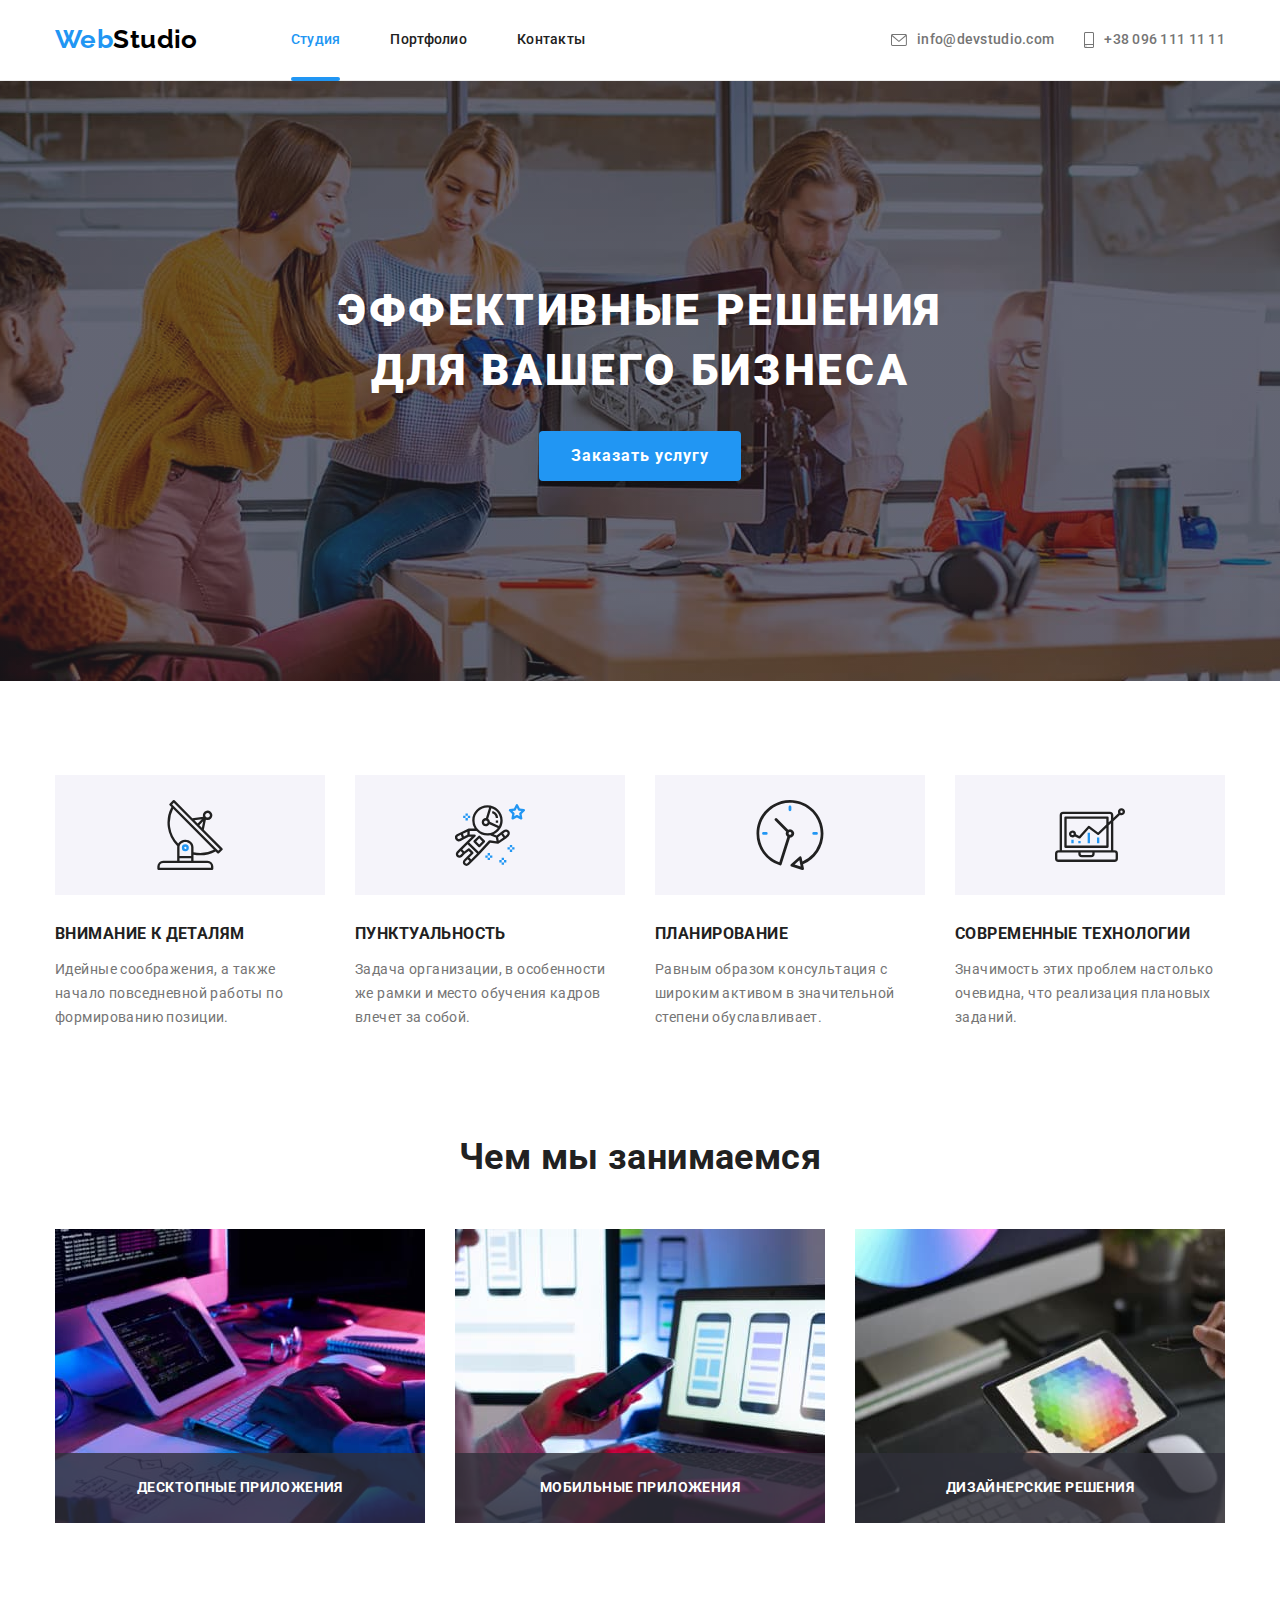
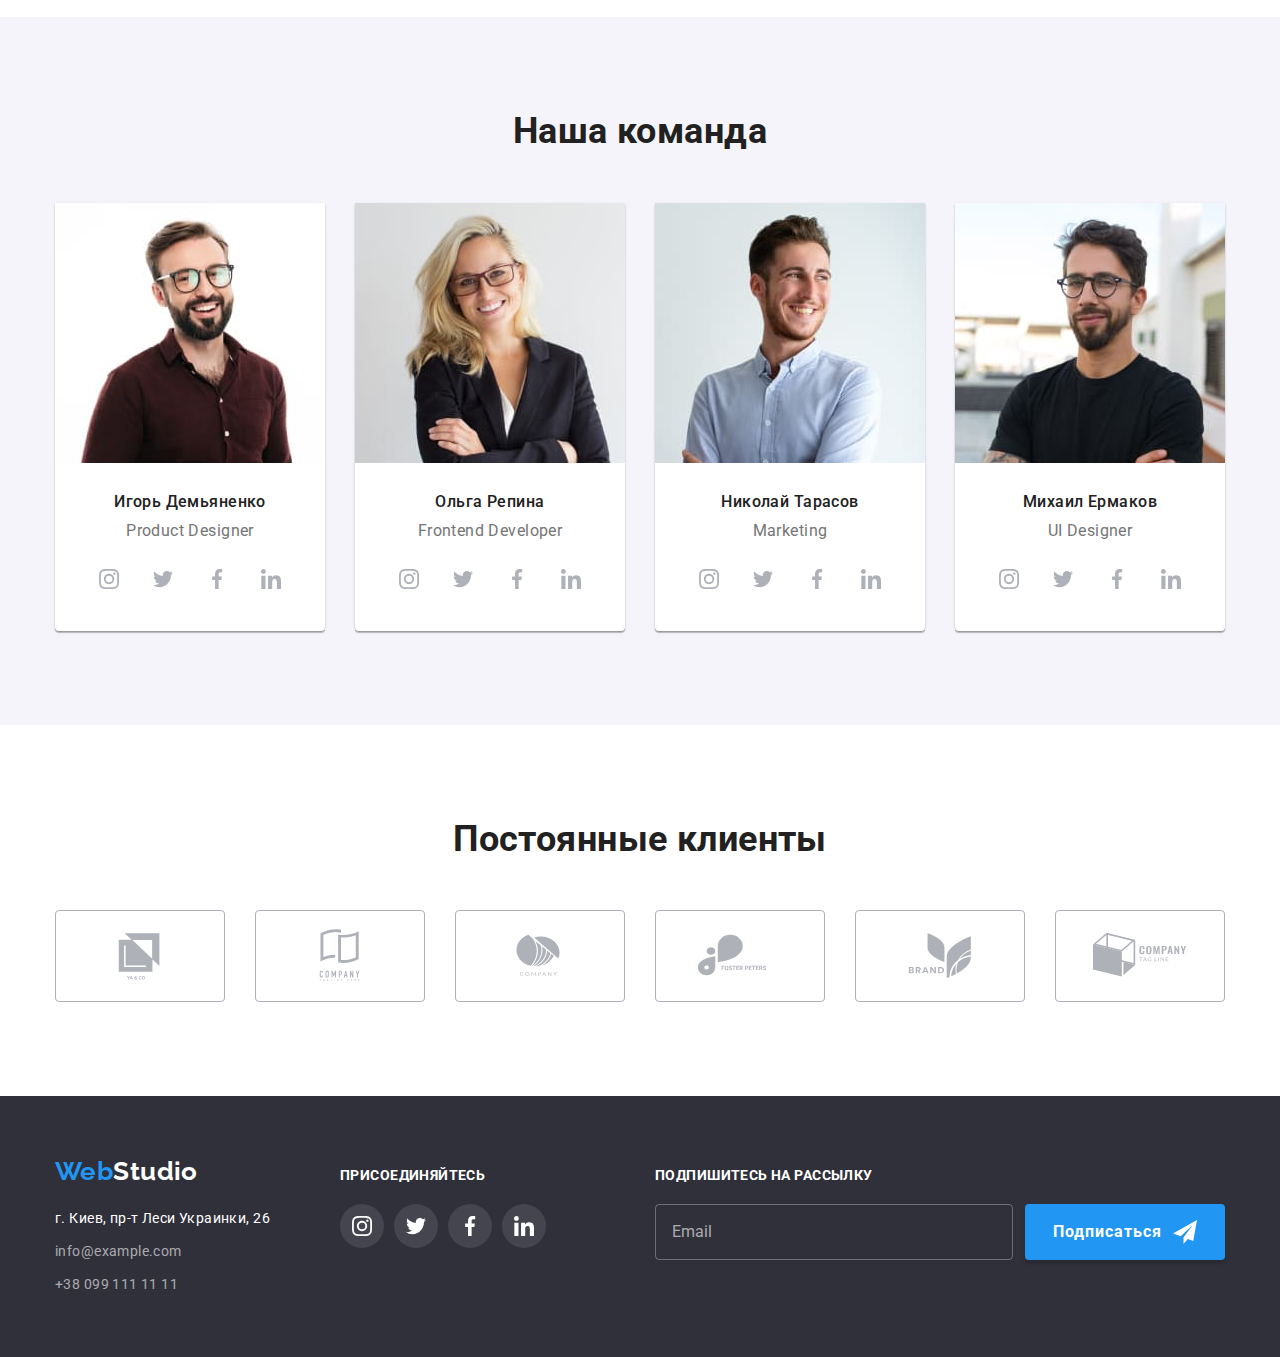
==== commit af758faa: "solutions container" ====
--- a/index.html
+++ b/index.html
@@ -95,8 +95,8 @@
     </header>
     <main>
       <!-- Эффективные решения для вашего бизнеса -->
-      <section class="solutions">
-        <div class="container">
+      <section>
+        <div class="container solutions">
           <h1 class="solutions__title solutions__title-margin">Эффективные решения для вашего бизнеса</h1>
           <button type="button" data-modal-open class="solutions__button">Заказать услугу</button>
         </div>
--- a/css/main.min.css
+++ b/css/main.min.css
@@ -1,2 +1,2 @@
-:root{--main-text-color: #757575;--title-color: #212121;--nav-header-color: #000;--accent-color: #2196f3;--alt-title-color: #fff;--svg-icon-color: #afb1b8;--dark-background: #2f303a;--solutions-down-bg-color: #c4c4c4;--solutions-gradient-color: rgba(47, 48, 58, 0.4);--light-background: #f5f4fa;--header-border-color: #ececec;--projects-border-color: #eeeeee;--modal-close-button-border: rgba(0, 0, 0, 0.1);--works-overlay-color: rgba(47, 48, 58, 0.8);--project-overlay-color: rgba(33, 150, 243, 0.9);--backdrop-background-color: #00000033;--modal-form-input-border: rgba(33, 33, 33, 0.2);--main-font: 'Roboto', sans-serif;--title-font: 'Roboto', sans-serif;--logo-font: 'Raleway', sans-serif;--cubic-bezier: cubic-bezier(0.4, 0, 0.2, 1)}.contacts__link,.contact-form,.checkbox-container,.checkbox__label,.features__icon-wrap,.works__list,.works__overlay,.team-list,.filter__list,.projects,.overlay,.subscribe-container,.subscribe__email,.subscribe__button,.subscribe__icon,.header-container,.navigation__pages{display:flex}body{font-family:var(--main-font);font-size:14px;line-height:1.14;letter-spacing:0.03em;color:var(--main-text-color);background-color:var(--alt-title-color)}body.modal-open{overflow:hidden}h1,h2,h3,h4,h5,h6{margin:0}.container{padding-left:15px;padding-right:15px}@media screen and (min-width: 480px){.container{max-width:100%;margin-left:auto;margin-right:auto}}@media screen and (min-width: 768px){.container{max-width:768px}}@media screen and (min-width: 1200px){.container{max-width:1200px}}.section{padding-top:60px;padding-bottom:60px}@media screen and (min-width: 1200px){.section{padding-top:94px;padding-bottom:94px}}img{display:block;max-width:100%;height:auto}.link{color:inherit;text-decoration:none;transition:color 250ms var(--cubic-bezier)}.link:hover,.link:focus{color:var(--accent-color)}.title{color:var(--title-color)}.list{padding:0;margin:0;list-style:none}.visually-hidden{position:absolute !important;clip:rect(1px, 1px, 1px, 1px);padding:0 !important;border:0 !important;height:1px !important;width:1px !important;overflow:hidden}.mobile-menu__button{display:inline-flex;background-color:transparent;border:none;width:40px;height:40px;margin-left:auto;margin-right:0;padding:0;cursor:pointer;z-index:70}@media screen and (min-width: 768px){.mobile-menu__button{display:none}}.mobile-menu__button .mobile-menu__icon-close{display:none}.mobile-menu__button.is-open .mobile-menu__icon-close{display:block}.mobile-menu__button.is-open .mobile-menu__icon-menu{display:none}.mobile-menu__icon-close,.mobile-menu__icon-menu{fill:var(--title-color);transition:fill 250ms var(--cubic-bezier)}.mobile-menu__icon-close:focus,.mobile-menu__icon-close:hover,.mobile-menu__icon-menu:focus,.mobile-menu__icon-menu:hover{fill:var(--accent-color)}.mobile-menu__container{position:absolute;top:0;left:0;width:100vw;height:100vh;background-color:var(--alt-title-color);padding:48px 40px;z-index:50;display:none}@media screen and (max-width: 767px){.mobile-menu__container.is-open{display:flex;flex-direction:column;justify-content:space-between}}.mobile-menu__contacts-link{display:inline-block;font-weight:500;font-size:24px;line-height:1.16;letter-spacing:0.02em;color:var(--main-text-color);text-decoration:none;transform:font-size 250ms var(--cubic-bezier),line-height 250ms var(--cubic-bezier),color 250ms var(--cubic-bezier)}.mobile-menu__contacts-link:hover,.mobile-menu__contacts-link:focus,.mobile-menu__contacts-link.current{font-size:34px;line-height:1.17;color:var(--accent-color)}.mobile-menu__item:not(:last-child){margin-bottom:32px}.mobile-menu__link{display:inline-block;font-weight:500;font-size:40px;line-height:1.17;letter-spacing:0.02em;color:var(--title-color);transition:color 250ms var(--cubic-bezier)}.mobile-menu__link:hover,.mobile-menu__link:focus{color:var(--accent-color)}.mobile-menu__link--current{color:var(--accent-color)}.mobile-menu_social-network{display:flex;flex-wrap:wrap;margin-top:64px}.mobile-menu__social-network-item{padding-left:10px;padding-right:10px;margin-bottom:10px}.mobile-menu__social-network-item:first-child{padding-left:0}@media screen and (min-width: 480px){.mobile-menu__social-network-item{margin-bottom:0}}.mobile-menu__social-network-link{position:relative;font-weight:500;font-size:18px;line-height:1.22;letter-spacing:0.02em;color:var(--accent-color)}.mobile-menu__social-network-link::after{content:'';position:absolute;right:-15%;top:0;width:1px;height:22px;display:block;background-color:var(--modal-form-input-border)}.mobile-menu__social-network-link--no-border{position:relative;font-weight:500;font-size:18px;line-height:1.22;letter-spacing:0.02em;color:var(--accent-color)}.logo-link{color:inherit;text-decoration:none}.header-logo{font-family:var(--logo-font);font-weight:700;font-size:26px;line-height:1.19;color:var(--nav-header-color)}@media screen and (max-width: 769.9px){.header-logo{margin-left:0}}@media screen and (min-width: 768px){.header-logo{padding-top:24px;padding-bottom:25px}}@media screen and (min-width: 1200px){.header-logo{margin-right:93px}}.footer-logo{display:flex;text-align:center;align-items:center;justify-content:center;font-family:var(--logo-font);font-weight:700;font-size:26px;line-height:1.19;color:var(--alt-title-color)}@media screen and (min-width: 1200px){.footer-logo{justify-content:left}}.footer-logo__margin{margin-bottom:20px}.logo-link--accented{color:var(--accent-color)}@media screen and (max-width: 767.9px){.contacts{display:none}}@media screen and (min-width: 768px) and (max-width: 1199.9px){.contacts{flex-direction:column}}@media screen and (min-width: 1200px){.contacts{display:flex;flex-direction:row}}.contacts__link{position:relative;align-items:center;font-weight:500;letter-spacing:0.02em}@media screen and (min-width: 1200px){.contacts__link{padding-top:32px;padding-bottom:32px}}@media screen and (min-width: 768px) and (max-width: 1199.98px){.contacts__item:not(:last-child){margin-bottom:10px}}@media screen and (min-width: 1200px){.contacts__item:not(:last-child){margin-right:30px}}.contacts__icon{fill:currentColor;margin-right:10px}.solutions{padding-top:118px;padding-bottom:118px;text-align:center;background-image:linear-gradient(to right, var(--solutions-gradient-color), var(--solutions-gradient-color)),url("../images/bg-image/mobile-bg@1x.jpg");color:var(--alt-title-color);background-repeat:no-repeat;background-position:center;background-size:cover}@media (min-device-pixel-ratio: 2), (min-resolution: 192dpi), (min-resolution: 2dppx){.solutions{background-image:linear-gradient(to right, var(--solutions-gradient-color), var(--solutions-gradient-color)),url("../images/bg-image/mobile-bg@2x.jpg")}}@media (min-device-pixel-ratio: 2) and (min-width: 768px), (min-resolution: 192dpi) and (min-width: 768px), (min-resolution: 2dppx) and (min-width: 768px){.solutions{background-image:linear-gradient(to right, var(--solutions-gradient-color), var(--solutions-gradient-color)),url("../images/bg-image/tablet-bg@1x.jpg")}}@media (min-device-pixel-ratio: 2) and (min-width: 768px) and (min-device-pixel-ratio: 2), (min-resolution: 192dpi) and (min-width: 768px) and (min-device-pixel-ratio: 2), (min-resolution: 2dppx) and (min-width: 768px) and (min-device-pixel-ratio: 2), (min-device-pixel-ratio: 2) and (min-width: 768px) and (min-resolution: 192dpi), (min-resolution: 192dpi) and (min-width: 768px) and (min-resolution: 192dpi), (min-resolution: 2dppx) and (min-width: 768px) and (min-resolution: 192dpi), (min-device-pixel-ratio: 2) and (min-width: 768px) and (min-resolution: 2dppx), (min-resolution: 192dpi) and (min-width: 768px) and (min-resolution: 2dppx), (min-resolution: 2dppx) and (min-width: 768px) and (min-resolution: 2dppx){.solutions{background-image:linear-gradient(to right, var(--solutions-gradient-color), var(--solutions-gradient-color)),url("../images/bg-image/tablet-bg@2x.jpg")}}@media (min-device-pixel-ratio: 2) and (min-width: 768px) and (min-width: 1200px), (min-resolution: 192dpi) and (min-width: 768px) and (min-width: 1200px), (min-resolution: 2dppx) and (min-width: 768px) and (min-width: 1200px){.solutions{padding-top:200px;padding-bottom:200px;background-image:linear-gradient(to right, var(--solutions-gradient-color), var(--solutions-gradient-color)),url("../images/bg-image/desktop-bg@1x.jpg");max-width:1600px;height:600px}}@media (min-device-pixel-ratio: 2) and (min-width: 768px) and (min-width: 1200px) and (min-device-pixel-ratio: 2), (min-resolution: 192dpi) and (min-width: 768px) and (min-width: 1200px) and (min-device-pixel-ratio: 2), (min-resolution: 2dppx) and (min-width: 768px) and (min-width: 1200px) and (min-device-pixel-ratio: 2), (min-device-pixel-ratio: 2) and (min-width: 768px) and (min-width: 1200px) and (min-resolution: 192dpi), (min-resolution: 192dpi) and (min-width: 768px) and (min-width: 1200px) and (min-resolution: 192dpi), (min-resolution: 2dppx) and (min-width: 768px) and (min-width: 1200px) and (min-resolution: 192dpi), (min-device-pixel-ratio: 2) and (min-width: 768px) and (min-width: 1200px) and (min-resolution: 2dppx), (min-resolution: 192dpi) and (min-width: 768px) and (min-width: 1200px) and (min-resolution: 2dppx), (min-resolution: 2dppx) and (min-width: 768px) and (min-width: 1200px) and (min-resolution: 2dppx){.solutions{background-image:linear-gradient(to right, var(--solutions-gradient-color), var(--solutions-gradient-color)),url("../images/bg-image/desktop-bg@2x.jpg")}}.solutions__title{max-width:360px;font-weight:900;font-size:26px;text-transform:uppercase;line-height:1.62;letter-spacing:0.06em}@media screen and (min-width: 1200px){.solutions__title{max-width:696px;font-size:44px;line-height:1.36}}.solutions__title-margin{margin-left:auto;margin-right:auto;margin-bottom:30px}.solutions__button{min-width:200px;padding:10px 32px;font-weight:700;font-size:16px;line-height:1.88;letter-spacing:0.06em;cursor:pointer;box-shadow:0px 4px 4px rgba(0,0,0,0.15);border-radius:4px;border:0;background-color:var(--accent-color);color:inherit;transition:color 250ms var(--cubic-bezier),background-color 250ms var(--cubic-bezier),box-shadow 250ms var(--cubic-bezier)}.backdrop{position:fixed;left:0;top:0;width:100%;height:100%;z-index:99;background-color:var(--backdrop-background-color);overflow-y:scroll;transition:opacity 250ms var(--cubic-bezier),visibility 250ms var(--cubic-bezier)}.solutions-modal{position:relative;width:100%;min-height:610px;padding:40px;background-color:var(--alt-title-color);box-shadow:0px 1px 3px rgba(0,0,0,0.12),0px 1px 1px rgba(0,0,0,0.14),0px 2px 1px rgba(0,0,0,0.2);border-radius:4px;opacity:1;transition:transform 250ms var(--cubic-bezier),opacity 250ms var(--cubic-bezier)}@media screen and (min-width: 480px){.solutions-modal{position:absolute;max-width:450px;left:50%;top:50%;transform:translate(-50%, -50%) scale(1)}}@media screen and (min-width: 1200px){.solutions-modal{min-width:528px;height:581px}}.is-hidden .solutions-modal{opacity:0;transform:translate(-50%, -50%) scale(0.5);transition:transform 250ms var(--cubic-bezier),opacity 250ms var(--cubic-bezier)}.solutions-modal__close-button{position:absolute;top:8px;right:8px;padding:5px 7px 7px 5px;width:30px;height:30px;background-color:var(--alt-title-color);border:1px solid var(--modal-close-button-border);border-radius:50%;cursor:pointer}.solutions-modal__close-icon{fill:var(--nav-header-color);transition:fill 250ms var(--cubic-bezier)}.solutions-modal__close-button:hover .solutions-modal__close-icon,.solutions-modal__close-button:focus .solutions-modal__close-icon{fill:var(--accent-color)}.modal-title{display:block;font-weight:700;font-size:20px;line-height:1.15;text-align:center}.modal-title__margin{margin-bottom:12px}.is-hidden{opacity:0;visibility:hidden;pointer-events:none;transition:opacity 250ms var(--cubic-bezier),visibility 250ms var(--cubic-bezier)}.contact-form{flex-direction:column}.input-container{position:relative;display:block}.input-container__margin{margin-bottom:10px}.input-container__comment-margin{margin-bottom:20px}.contact-form__label{margin-bottom:4px;font-size:12px;line-height:1.17;letter-spacing:0.01em;color:var(--main-text-color)}.contact-form__field{width:100%;height:40px;padding-left:42px;border:1px solid var(--modal-form-input-border);border-radius:4px;outline:none;transition:border-color 250ms var(--cubic-bezier)}.contact-form__field:focus{border-color:var(--accent-color)}.contact-form__icon{position:absolute;top:11px;left:12px;transition:fill 250ms var(--cubic-bezier)}.contact-form__field:focus+.contact-form__icon{fill:var(--accent-color)}.contact-form__message{resize:none;height:120px;padding:12px 16px}.contact-form__message::placeholder{font-size:12px;line-height:1.17;letter-spacing:0.01em;color:rgba(117,117,117,0.5)}.checkbox-container{justify-content:center;align-items:center;margin-bottom:30px}.checkbox__input{-webkit-appearance:none;-moz-appearance:none;-appearance:none;position:absolute}.checkbox__wrap{position:relative;align-self:end;width:16px;height:15px;background-color:var(--alt-title-color);border:2px solid var(--nav-header-color);border-radius:2px;cursor:pointer;transition:background-color 250ms var(--cubic-bezier),border 250ms var(--cubic-bezier)}@media screen and (min-width: 1200px){.checkbox__wrap{align-self:center}}.checkbox__input:hover+.checkbox__wrap{border:2px solid var(--accent-color)}.checkbox__input:checked+.checkbox__wrap{background-color:var(--accent-color);border:2px solid var(--accent-color)}.checkbox__wrap-margin{margin-right:7px}.checkbox__icon{position:absolute;top:50%;left:50%;transform:translate(-50%, -50%);fill:var(--alt-title-color);stroke:var(--alt-title-color)}.checkbox__label{text-align:center;font-size:12px;line-height:1.16;white-space:nowrap}@media screen and (min-width: 1200px){.checkbox__label{font-size:14px;line-height:1.71}}.checkbox__link--accented{color:var(--accent-color)}.checkbox__link-margin{margin-left:5px}.contact-form__submit-button{width:200px;height:50px;margin-left:auto;margin-right:auto;padding:10px 55px 10px 56px;font-weight:700;font-size:16px;line-height:1.88;letter-spacing:0.06em;cursor:pointer;box-shadow:0px 4px 4px rgba(0,0,0,0.15);border-radius:4px;border:0;background-color:var(--accent-color);color:var(--alt-title-color);transition:color 250ms var(--cubic-bezier),background-color 250ms var(--cubic-bezier),box-shadow 250ms var(--cubic-bezier)}.features{margin-left:-30px;margin-top:-30px}@media screen and (min-width: 768px){.features{display:flex;flex-wrap:wrap}}.features__cards{margin-left:30px;margin-top:30px}@media screen and (min-width: 480px){.features__cards{flex-basis:calc((100% - 1 * 30px) / 1)}}@media screen and (min-width: 768px){.features__cards{flex-basis:calc((100% - 2 * 30px) / 2)}}@media screen and (min-width: 1200px){.features__cards{flex-basis:calc((100% - 4 * 30px) / 4)}}.features__icon-wrap{align-items:center;justify-content:center;padding-top:25px;padding-bottom:25px;margin-bottom:30px;background-color:var(--light-background)}.features__titles{min-width:270px;font-weight:700;text-transform:uppercase;margin-bottom:10px}@media screen and (max-width: 767.9px){.features__titles{text-align:center}}.features__text{min-width:270px;line-height:1.71}.section-title{font-weight:700;font-size:36px;line-height:1.16;text-align:center;margin-bottom:30px}@media screen and (min-width: 1200px){.section-title{margin-bottom:50px}}@media screen and (max-width: 1199.9px){.works{display:none}}@media screen and (min-width: 1200px){.works{display:block;padding-top:0}}.works__list{margin-right:-30px}.works__card{flex-basis:calc((100% - 3 * 30px) / 3);margin-right:30px}.works__thumb{position:relative}.works__overlay{position:absolute;justify-content:center;align-items:center;width:100%;height:24%;left:50%;bottom:0;background-color:var(--works-overlay-color);transform:translate(-50%, 0)}.works__text{font-weight:700;text-align:center;text-transform:uppercase;color:var(--alt-title-color);margin:0}.team{background-color:var(--light-background)}.team-list{flex-direction:column}@media screen and (min-width: 768px){.team-list{flex-direction:row;flex-wrap:wrap}}.team-list__margin{margin-left:-30px;margin-top:-30px}.team-list__card{background-color:var(--alt-title-color);box-shadow:0px 1px 3px rgba(0,0,0,0.12),0px 1px 1px rgba(0,0,0,0.14),0px 2px 1px rgba(0,0,0,0.2);border-bottom-left-radius:4px;border-bottom-right-radius:4px}@media screen and (min-width: 480px){.team-list__card{flex-basis:calc((100% - 1 * 30px) / 1)}}@media screen and (min-width: 768px){.team-list__card{flex-basis:calc((100% - 2 * 30px) / 2)}}@media screen and (min-width: 1200px){.team-list__card{flex-basis:calc((100% - 4 * 30px) / 4)}}.team-list__card-margin{margin-left:30px;margin-top:30px}.team-list__card-text{padding:30px 32px 24px 32px;text-align:center}@media screen and (min-width: 1200px){.team-list__card-text{padding:30px 32px}}.team-list__name{font-weight:500;font-size:16px;line-height:1.18}.team-list__name-margin{margin-bottom:10px}.team-list__profession{font-size:16px;line-height:1.18}.team-list__profession-margin{margin-top:0;margin-bottom:16px}.social-networks__list{display:inline-flex}.social-network__margin:not(:last-child){margin-right:10px}.social-network__link{display:inline-flex;align-items:center;justify-content:center;width:44px;height:44px;border-radius:50%;background-color:var(--alt-title-color);transform:translateY(0);transition:transform 250ms var(--cubic-bezier),background-color 250ms var(--cubic-bezier)}.social-network__link:hover,.social-network__link:focus{background-color:var(--accent-color);transform:translateY(-5%)}.social-network__icon{fill:var(--svg-icon-color);transform:translateY(0);transition:transform 250ms var(--cubic-bezier),fill 250ms var(--cubic-bezier)}.social-network__link:hover .social-network__icon,.social-network__link:focus .social-network__icon{fill:var(--alt-title-color);transform:translateY(-3%)}.clients__list{display:flex;flex-wrap:wrap;justify-content:center;flex-basis:calc((100% - 2 * 30px) / 2);margin-top:calc(-1 * 30px);margin-left:calc(-1 * 30px)}.clients__item{margin-top:30px;margin-left:30px}@media screen and (min-width: 768px){.clients__item{flex-basis:calc((100% - 3 * 30px) / 3)}}@media screen and (min-width: 1200px){.clients__item{flex-basis:calc((100% - 6 * 30px) / 6)}}.clients__link{display:flex;align-items:center;justify-content:center;height:92px;border:1px solid var(--svg-icon-color);border-radius:4px;transform:translateY(0);transition:transform 250ms var(--cubic-bezier),border 250ms var(--cubic-bezier)}@media screen and (max-width: 767.9px){.clients__link{width:170px}}.clients__link:hover,.clients__link:focus{border:1px solid var(--accent-color);transform:translateY(-5%)}.clients__icon{fill:var(--svg-icon-color);transform:translateY(0);transition:transform 250ms var(--cubic-bezier),fill 250ms var(--cubic-bezier)}.clients__link:hover .clients__icon,.clients__link:focus .clients__icon{fill:var(--accent-color);transform:translateY(-3%)}.filter__list{flex-wrap:wrap;margin-bottom:40px}@media screen and (max-width: 767.9px){.filter__list{margin-top:-15px;margin-left:-8px}}@media screen and (min-width: 768px){.filter__list{margin-bottom:30px;justify-content:center}}@media screen and (min-width: 1200px){.filter__list{margin-bottom:50px}}@media screen and (max-width: 767.9px){.filter__margin{margin-top:15px;margin-left:8px}}@media screen and (min-width: 768px){.filter__margin:not(:last-child){margin-right:8px}}.filter__button{display:inline-block;font-weight:500;font-size:16px;line-height:1.63;letter-spacing:inherit;text-align:center;cursor:pointer;background-color:var(--light-background);color:var(--title-color);border:0;border-radius:4px;padding:6px 22px;transition:background-color 250ms var(--cubic-bezier),color 250ms var(--cubic-bezier),box-shadow 250ms var(--cubic-bezier)}.filter__button:hover,.filter__button:focus,.filter__button.current{background-color:var(--accent-color);color:var(--alt-title-color);cursor:pointer;box-shadow:0px 3px 1px rgba(0,0,0,0.1),0px 1px 2px rgba(0,0,0,0.08),0px 2px 2px rgba(0,0,0,0.12)}.projects{align-items:center;flex-direction:column}@media screen and (min-width: 768px){.projects{align-items:stretch;flex-direction:row;flex-wrap:wrap}}.projects__margin{margin-top:-30px;margin-left:-30px}.projects__card{margin-left:30px;margin-top:30px;background:var(--alt-title-color)}@media screen and (min-width: 480px){.projects__card{flex-basis:calc((100% - 1 * 30px) / 1);flex-grow:1}}@media screen and (min-width: 768px){.projects__card{flex-basis:calc((100% - 2 * 30px) / 2);flex-grow:0}}@media screen and (min-width: 1200px){.projects__card{flex-basis:calc((100% - 3 * 30px) / 3)}}.projects__link{display:flex;flex-direction:column;height:100%;text-decoration:none;color:inherit;transition:box-shadow 250ms var(--cubic-bezier)}.projects__link:hover,.projects__link:focus{box-shadow:0px 1px 1px rgba(0,0,0,0.12),0px 4px 4px rgba(0,0,0,0.06),1px 4px 6px rgba(0,0,0,0.16);transition:box-shadow 250ms var(--cubic-bezier)}.projects-container{position:relative;overflow:hidden}.overlay{position:absolute;justify-content:center;align-items:center;width:100%;height:100%;left:0;bottom:0;padding:63px 24px;background-color:var(--project-overlay-color);transform:translateY(100%);opacity:0;transition:transform 250ms var(--cubic-bezier),opacity 250ms var(--cubic-bezier)}.projects__link:hover .overlay,.projects__link:focus .overlay{transform:translateY(0);opacity:1;transition:transform 250ms var(--cubic-bezier),opacity 250ms var(--cubic-bezier)}.overlay__text{font-size:inherit;line-height:inherit;color:var(--alt-title-color)}@media screen and (min-width: 480px){.overlay__text{font-size:18px;line-height:1.56}}.project{padding:20px 24px;border-left:1px solid var(--projects-border-color);border-right:1px solid var(--projects-border-color);border-bottom:1px solid var(--projects-border-color);flex-grow:1}.project__title{font-weight:700;font-size:18px;line-height:2;letter-spacing:0.06em}.project__title-margin{margin-bottom:4px}.project__text{font-size:16px;line-height:1.88}.project__text-margin{margin:0}@media screen and (max-width: 767.9px){.contacts-block{display:flex;flex-direction:column;align-items:center}}@media screen and (min-width: 768px) and (max-width: 1199.9px){.contacts-block{display:flex;justify-content:space-around;margin-bottom:60px}}@media screen and (min-width: 1200px){.contacts-block{display:flex;align-items:baseline}}@media screen and (max-width: 767.9px){.address-block{margin-bottom:60px;text-align:center}}@media screen and (min-width: 1200px){.address-block{margin-right:70px}}.address{font-style:inherit;line-height:1.71;color:var(--alt-title-color);text-align:center}@media screen and (min-width: 1200px){.address{text-align:left}}.address__margin:not(:last-child){margin-bottom:9px}.address__map{color:inherit;text-decoration:none}.address__contacts{color:rgba(255,255,255,0.6);text-decoration:none}@media screen and (max-width: 1199.9px){.footer-social-networks{margin-bottom:60px;text-align:center;vertical-align:bottom}}.footer-social-networks__text{font-weight:700;text-transform:uppercase;color:var(--alt-title-color)}.footer-social-networks__text-margin{margin-top:0px;margin-bottom:20px}.footer-social-network__link{display:inline-flex;align-items:center;justify-content:center;width:44px;height:44px;background-color:rgba(255,255,255,0.1);border-radius:50%;transition:background-color 250ms var(--cubic-bezier)}.footer-social-network__link:hover,.footer-social-network__link:focus{background-color:var(--accent-color);border-radius:50%}.footer-social-network__icon{fill:var(--alt-title-color)}@media screen and (max-width: 1199.9px){.subscribe__form{display:flex;flex-direction:column;align-items:center}}@media screen and (min-width: 1200px){.subscribe__form{min-width:570px;margin-left:auto}}.subscribe__label{display:block;font-weight:700;text-transform:uppercase;color:var(--alt-title-color);margin-bottom:20px}@media screen and (min-width: 1200px){.subscribe__label{margin-left:0}}.subscribe-container{flex-direction:column;align-items:center}@media screen and (min-width: 1200px){.subscribe-container{flex-direction:row;justify-content:space-between}}.subscribe__email{align-self:stretch;padding:15px 16px 15px 16px;min-width:358px;border:1px solid rgba(255,255,255,0.3);border-radius:4px;outline:none;background-color:transparent;color:rgba(255,255,255,0.6);transition:border-color 250ms var(--cubic-bezier)}@media screen and (min-width: 480px){.subscribe__email{min-width:450px}}@media screen and (max-width: 1199.98px){.subscribe__email{margin-bottom:20px}}@media screen and (min-width: 1200px){.subscribe__email{min-width:358px;margin-right:12px}}.subscribe__email:focus{border:1px solid var(--accent-color)}.subscribe__email::placeholder{font-weight:400;font-size:16px;line-height:1.25;color:rgba(255,255,255,0.6)}.subscribe__button{padding:13px 28px;margin:0;align-items:center;justify-content:space-between;min-width:200px;font-weight:700;font-size:16px;line-height:1.88;letter-spacing:0.06em;cursor:pointer;box-shadow:0px 4px 4px rgba(0,0,0,0.15);border-radius:4px;border:0;background-color:var(--accent-color);color:var(--alt-title-color)}.subscribe__icon{align-self:center;fill:var(--alt-title-color)}.header-border{position:relative;border-bottom:1px solid var(--header-border-color)}.header-container{align-items:center}@media screen and (max-width: 767.9px){.header-container{padding-top:10px;padding-bottom:10px}}@media screen and (min-width: 768px) and (max-width: 1199.9px){.header-container{justify-content:space-between}}@media screen and (min-width: 1200px){.navigation__position{margin-right:auto}}.navigation__pages{position:relative;font-weight:500;letter-spacing:0.02em;color:var(--title-color)}@media screen and (max-width: 767.9px){.navigation__pages{display:none}}.navigation__page--current{color:var(--accent-color)}.navigation__page--current::after{position:absolute;content:'';left:0;bottom:0;width:100%;height:4px;border-radius:2px;background-color:var(--accent-color);opacity:1;transform:translateY(1px);transition:opacity 250ms var(--cubic-bezier)}.navigation__page:not(:last-child){margin-right:50px}.navigation__link{display:inline-block;position:relative;padding-top:32px;padding-bottom:32px}.footer-section{background-color:var(--dark-background);padding-top:60px;padding-bottom:60px}@media screen and (max-width: 767.9px){.footer-container{display:flex;flex-direction:column}}@media screen and (min-width: 1200px){.footer-container{display:flex;align-items:baseline;justify-content:space-between}}
+:root{--main-text-color: #757575;--title-color: #212121;--nav-header-color: #000;--accent-color: #2196f3;--alt-title-color: #fff;--svg-icon-color: #afb1b8;--dark-background: #2f303a;--solutions-down-bg-color: #c4c4c4;--solutions-gradient-color: rgba(47, 48, 58, 0.4);--light-background: #f5f4fa;--header-border-color: #ececec;--projects-border-color: #eeeeee;--modal-close-button-border: rgba(0, 0, 0, 0.1);--works-overlay-color: rgba(47, 48, 58, 0.8);--project-overlay-color: rgba(33, 150, 243, 0.9);--backdrop-background-color: #00000033;--modal-form-input-border: rgba(33, 33, 33, 0.2);--main-font: 'Roboto', sans-serif;--title-font: 'Roboto', sans-serif;--logo-font: 'Raleway', sans-serif;--cubic-bezier: cubic-bezier(0.4, 0, 0.2, 1)}.contacts__link,.contact-form,.checkbox-container,.checkbox__label,.features__icon-wrap,.works__list,.works__overlay,.team-list,.filter__list,.projects,.overlay,.subscribe-container,.subscribe__email,.subscribe__button,.subscribe__icon,.header-container,.navigation__pages{display:flex}body{font-family:var(--main-font);font-size:14px;line-height:1.14;letter-spacing:0.03em;color:var(--main-text-color);background-color:var(--alt-title-color)}body.modal-open{overflow:hidden}h1,h2,h3,h4,h5,h6{margin:0}.container{padding-left:15px;padding-right:15px}@media screen and (min-width: 480px){.container{max-width:100%;margin-left:auto;margin-right:auto}}@media screen and (min-width: 768px){.container{max-width:768px}}@media screen and (min-width: 1200px){.container{max-width:1200px}}.section{padding-top:60px;padding-bottom:60px}@media screen and (min-width: 1200px){.section{padding-top:94px;padding-bottom:94px}}img{display:block;max-width:100%;height:auto}.link{color:inherit;text-decoration:none;transition:color 250ms var(--cubic-bezier)}.link:hover,.link:focus{color:var(--accent-color)}.title{color:var(--title-color)}.list{padding:0;margin:0;list-style:none}.visually-hidden{position:absolute !important;clip:rect(1px, 1px, 1px, 1px);padding:0 !important;border:0 !important;height:1px !important;width:1px !important;overflow:hidden}.mobile-menu__button{display:inline-flex;background-color:transparent;border:none;width:40px;height:40px;margin-left:auto;margin-right:0;padding:0;cursor:pointer;z-index:70}@media screen and (min-width: 768px){.mobile-menu__button{display:none}}.mobile-menu__button .mobile-menu__icon-close{display:none}.mobile-menu__button.is-open .mobile-menu__icon-close{display:block}.mobile-menu__button.is-open .mobile-menu__icon-menu{display:none}.mobile-menu__icon-close,.mobile-menu__icon-menu{fill:var(--title-color);transition:fill 250ms var(--cubic-bezier)}.mobile-menu__icon-close:focus,.mobile-menu__icon-close:hover,.mobile-menu__icon-menu:focus,.mobile-menu__icon-menu:hover{fill:var(--accent-color)}.mobile-menu__container{position:absolute;top:0;left:0;width:100vw;height:100vh;background-color:var(--alt-title-color);padding:48px 40px;z-index:50;display:none}@media screen and (max-width: 767px){.mobile-menu__container.is-open{display:flex;flex-direction:column;justify-content:space-between}}.mobile-menu__contacts-link{display:inline-block;font-weight:500;font-size:24px;line-height:1.16;letter-spacing:0.02em;color:var(--main-text-color);text-decoration:none;transform:font-size 250ms var(--cubic-bezier),line-height 250ms var(--cubic-bezier),color 250ms var(--cubic-bezier)}.mobile-menu__contacts-link:hover,.mobile-menu__contacts-link:focus,.mobile-menu__contacts-link.current{font-size:34px;line-height:1.17;color:var(--accent-color)}.mobile-menu__item:not(:last-child){margin-bottom:32px}.mobile-menu__link{display:inline-block;font-weight:500;font-size:40px;line-height:1.17;letter-spacing:0.02em;color:var(--title-color);transition:color 250ms var(--cubic-bezier)}.mobile-menu__link:hover,.mobile-menu__link:focus{color:var(--accent-color)}.mobile-menu__link--current{color:var(--accent-color)}.mobile-menu_social-network{display:flex;flex-wrap:wrap;margin-top:64px}.mobile-menu__social-network-item{padding-left:10px;padding-right:10px;margin-bottom:10px}.mobile-menu__social-network-item:first-child{padding-left:0}@media screen and (min-width: 480px){.mobile-menu__social-network-item{margin-bottom:0}}.mobile-menu__social-network-link{position:relative;font-weight:500;font-size:18px;line-height:1.22;letter-spacing:0.02em;color:var(--accent-color)}.mobile-menu__social-network-link::after{content:'';position:absolute;right:-15%;top:0;width:1px;height:22px;display:block;background-color:var(--modal-form-input-border)}.mobile-menu__social-network-link--no-border{position:relative;font-weight:500;font-size:18px;line-height:1.22;letter-spacing:0.02em;color:var(--accent-color)}.logo-link{color:inherit;text-decoration:none}.header-logo{font-family:var(--logo-font);font-weight:700;font-size:26px;line-height:1.19;color:var(--nav-header-color)}@media screen and (max-width: 769.9px){.header-logo{margin-left:0}}@media screen and (min-width: 768px){.header-logo{padding-top:24px;padding-bottom:25px}}@media screen and (min-width: 1200px){.header-logo{margin-right:93px}}.footer-logo{display:flex;text-align:center;align-items:center;justify-content:center;font-family:var(--logo-font);font-weight:700;font-size:26px;line-height:1.19;color:var(--alt-title-color)}@media screen and (min-width: 1200px){.footer-logo{justify-content:left}}.footer-logo__margin{margin-bottom:20px}.logo-link--accented{color:var(--accent-color)}@media screen and (max-width: 767.9px){.contacts{display:none}}@media screen and (min-width: 768px) and (max-width: 1199.9px){.contacts{flex-direction:column}}@media screen and (min-width: 1200px){.contacts{display:flex;flex-direction:row}}.contacts__link{position:relative;align-items:center;font-weight:500;letter-spacing:0.02em}@media screen and (min-width: 1200px){.contacts__link{padding-top:32px;padding-bottom:32px}}@media screen and (min-width: 768px) and (max-width: 1199.98px){.contacts__item:not(:last-child){margin-bottom:10px}}@media screen and (min-width: 1200px){.contacts__item:not(:last-child){margin-right:30px}}.contacts__icon{fill:currentColor;margin-right:10px}.solutions{padding-top:118px;padding-bottom:118px;text-align:center;background-image:linear-gradient(to right, var(--solutions-gradient-color), var(--solutions-gradient-color)),url("../images/bg-image/mobile-bg@1x.jpg");color:var(--alt-title-color);background-repeat:no-repeat;background-position:center;background-size:cover}@media screen and (min-width: 1200px){.solutions{padding-top:200px;padding-bottom:200px;background-position:center;max-width:1600px;height:600px}}@media (min-device-pixel-ratio: 2), (-webkit-min-device-pixel-ratio: 2), (min-resolution: 192dpi), (min-resolution: 2dppx){.solutions{background-image:linear-gradient(to right, var(--solutions-gradient-color), var(--solutions-gradient-color)),url("../images/bg-image/mobile-bg@2x.jpg")}}@media (min-width: 768px){.solutions{background-image:linear-gradient(to right, var(--solutions-gradient-color), var(--solutions-gradient-color)),url("../images/bg-image/tablet-bg@1x.jpg")}}@media (min-width: 768px) and (min-device-pixel-ratio: 2), (min-width: 768px) and (-webkit-min-device-pixel-ratio: 2), (min-width: 768px) and (min-resolution: 192dpi), (min-width: 768px) and (min-resolution: 2dppx){.solutions{background-image:linear-gradient(to right, var(--solutions-gradient-color), var(--solutions-gradient-color)),url("../images/bg-image/tablet-bg@2x.jpg")}}@media (min-width: 1200px){.solutions{background-image:linear-gradient(to right, var(--solutions-gradient-color), var(--solutions-gradient-color)),url("../images/bg-image/desktop-bg@1x.jpg");background-position:center;max-width:1600px;height:600px}}@media (min-width: 1200px) and (min-device-pixel-ratio: 2), (min-width: 1200px) and (-webkit-min-device-pixel-ratio: 2), (min-width: 1200px) and (min-resolution: 192dpi), (min-width: 1200px) and (min-resolution: 2dppx){.solutions{background-image:linear-gradient(to right, var(--solutions-gradient-color), var(--solutions-gradient-color)),url("../images/bg-image/desktop-bg@2x.jpg")}}.solutions__title{max-width:360px;font-weight:900;font-size:26px;text-transform:uppercase;line-height:1.62;letter-spacing:0.06em}@media screen and (min-width: 1200px){.solutions__title{max-width:696px;font-size:44px;line-height:1.36}}.solutions__title-margin{margin-left:auto;margin-right:auto;margin-bottom:30px}.solutions__button{min-width:200px;padding:10px 32px;font-weight:700;font-size:16px;line-height:1.88;letter-spacing:0.06em;cursor:pointer;box-shadow:0px 4px 4px rgba(0,0,0,0.15);border-radius:4px;border:0;background-color:var(--accent-color);color:inherit;transition:color 250ms var(--cubic-bezier),background-color 250ms var(--cubic-bezier),box-shadow 250ms var(--cubic-bezier)}.backdrop{position:fixed;left:0;top:0;width:100%;height:100%;z-index:99;background-color:var(--backdrop-background-color);overflow-y:scroll;transition:opacity 250ms var(--cubic-bezier),visibility 250ms var(--cubic-bezier)}.solutions-modal{position:relative;width:100%;min-height:610px;padding:40px;background-color:var(--alt-title-color);box-shadow:0px 1px 3px rgba(0,0,0,0.12),0px 1px 1px rgba(0,0,0,0.14),0px 2px 1px rgba(0,0,0,0.2);border-radius:4px;opacity:1;transition:transform 250ms var(--cubic-bezier),opacity 250ms var(--cubic-bezier)}@media screen and (min-width: 480px){.solutions-modal{position:absolute;max-width:450px;left:50%;top:50%;transform:translate(-50%, -50%) scale(1)}}@media screen and (min-width: 1200px){.solutions-modal{min-width:528px;height:auto}}.is-hidden .solutions-modal{opacity:0;transform:translate(-50%, -50%) scale(0.5);transition:transform 250ms var(--cubic-bezier),opacity 250ms var(--cubic-bezier)}.solutions-modal__close-button{position:absolute;top:8px;right:8px;padding:5px 7px 7px 5px;width:30px;height:30px;background-color:var(--alt-title-color);border:1px solid var(--modal-close-button-border);border-radius:50%;cursor:pointer}.solutions-modal__close-icon{fill:var(--nav-header-color);transition:fill 250ms var(--cubic-bezier)}.solutions-modal__close-button:hover .solutions-modal__close-icon,.solutions-modal__close-button:focus .solutions-modal__close-icon{fill:var(--accent-color)}.modal-title{display:block;font-weight:700;font-size:20px;line-height:1.15;text-align:center}.modal-title__margin{margin-bottom:12px}.is-hidden{opacity:0;visibility:hidden;pointer-events:none;transition:opacity 250ms var(--cubic-bezier),visibility 250ms var(--cubic-bezier)}.contact-form{flex-direction:column}.input-container{position:relative;display:block}.input-container__margin{margin-bottom:10px}.input-container__comment-margin{margin-bottom:20px}.contact-form__label{margin-bottom:4px;font-size:12px;line-height:1.17;letter-spacing:0.01em;color:var(--main-text-color)}.contact-form__field{width:100%;height:40px;padding-left:42px;border:1px solid var(--modal-form-input-border);border-radius:4px;outline:none;transition:border-color 250ms var(--cubic-bezier)}.contact-form__field:focus{border-color:var(--accent-color)}.contact-form__icon{position:absolute;top:11px;left:12px;transition:fill 250ms var(--cubic-bezier)}.contact-form__field:focus+.contact-form__icon{fill:var(--accent-color)}.contact-form__message{resize:none;height:120px;padding:12px 16px}.contact-form__message::placeholder{font-size:12px;line-height:1.17;letter-spacing:0.01em;color:rgba(117,117,117,0.5)}.checkbox-container{justify-content:center;align-items:center;margin-bottom:30px}.checkbox__input{-webkit-appearance:none;-moz-appearance:none;-appearance:none;position:absolute}.checkbox__wrap{position:relative;align-self:end;width:16px;height:15px;background-color:var(--alt-title-color);border:2px solid var(--nav-header-color);border-radius:2px;cursor:pointer;transition:background-color 250ms var(--cubic-bezier),border 250ms var(--cubic-bezier)}@media screen and (min-width: 1200px){.checkbox__wrap{align-self:center}}.checkbox__input:hover+.checkbox__wrap{border:2px solid var(--accent-color)}.checkbox__input:checked+.checkbox__wrap{background-color:var(--accent-color);border:2px solid var(--accent-color)}.checkbox__wrap-margin{margin-right:7px}.checkbox__icon{position:absolute;top:50%;left:50%;transform:translate(-50%, -50%);fill:var(--alt-title-color);stroke:var(--alt-title-color)}.checkbox__label{text-align:center;font-size:12px;line-height:1.16;white-space:nowrap}@media screen and (min-width: 1200px){.checkbox__label{font-size:14px;line-height:1.71}}.checkbox__link--accented{color:var(--accent-color)}.checkbox__link-margin{margin-left:5px}.contact-form__submit-button{width:200px;height:50px;margin-left:auto;margin-right:auto;padding:10px 55px 10px 56px;font-weight:700;font-size:16px;line-height:1.88;letter-spacing:0.06em;cursor:pointer;box-shadow:0px 4px 4px rgba(0,0,0,0.15);border-radius:4px;border:0;background-color:var(--accent-color);color:var(--alt-title-color);transition:color 250ms var(--cubic-bezier),background-color 250ms var(--cubic-bezier),box-shadow 250ms var(--cubic-bezier)}.features{margin-left:-30px;margin-top:-30px}@media screen and (min-width: 768px){.features{display:flex;flex-wrap:wrap}}.features__cards{margin-left:30px;margin-top:30px}@media screen and (min-width: 480px){.features__cards{flex-basis:calc((100% - 1 * 30px) / 1)}}@media screen and (min-width: 768px){.features__cards{flex-basis:calc((100% - 2 * 30px) / 2)}}@media screen and (min-width: 1200px){.features__cards{flex-basis:calc((100% - 4 * 30px) / 4)}}.features__icon-wrap{align-items:center;justify-content:center;padding-top:25px;padding-bottom:25px;margin-bottom:30px;background-color:var(--light-background)}.features__titles{min-width:270px;font-weight:700;text-transform:uppercase;margin-bottom:10px}@media screen and (max-width: 767.9px){.features__titles{text-align:center}}.features__text{min-width:270px;line-height:1.71}.section-title{font-weight:700;font-size:36px;line-height:1.16;text-align:center;margin-bottom:30px}@media screen and (min-width: 1200px){.section-title{margin-bottom:50px}}@media screen and (max-width: 1199.9px){.works{display:none}}@media screen and (min-width: 1200px){.works{display:block;padding-top:0}}.works__list{margin-right:-30px}.works__card{flex-basis:calc((100% - 3 * 30px) / 3);margin-right:30px}.works__thumb{position:relative}.works__overlay{position:absolute;justify-content:center;align-items:center;width:100%;height:24%;left:50%;bottom:0;background-color:var(--works-overlay-color);transform:translate(-50%, 0)}.works__text{font-weight:700;text-align:center;text-transform:uppercase;color:var(--alt-title-color);margin:0}.team{background-color:var(--light-background)}.team-list{flex-direction:column}@media screen and (min-width: 768px){.team-list{flex-direction:row;flex-wrap:wrap}}.team-list__margin{margin-left:-30px;margin-top:-30px}.team-list__card{background-color:var(--alt-title-color);box-shadow:0px 1px 3px rgba(0,0,0,0.12),0px 1px 1px rgba(0,0,0,0.14),0px 2px 1px rgba(0,0,0,0.2);border-bottom-left-radius:4px;border-bottom-right-radius:4px}@media screen and (min-width: 480px){.team-list__card{flex-basis:calc((100% - 1 * 30px) / 1)}}@media screen and (min-width: 768px){.team-list__card{flex-basis:calc((100% - 2 * 30px) / 2)}}@media screen and (min-width: 1200px){.team-list__card{flex-basis:calc((100% - 4 * 30px) / 4)}}.team-list__card-margin{margin-left:30px;margin-top:30px}.team-list__card-text{padding:30px 32px 24px 32px;text-align:center}@media screen and (min-width: 1200px){.team-list__card-text{padding:30px 32px}}.team-list__name{font-weight:500;font-size:16px;line-height:1.18}.team-list__name-margin{margin-bottom:10px}.team-list__profession{font-size:16px;line-height:1.18}.team-list__profession-margin{margin-top:0;margin-bottom:16px}.social-networks__list{display:inline-flex}.social-network__margin:not(:last-child){margin-right:10px}.social-network__link{display:inline-flex;align-items:center;justify-content:center;width:44px;height:44px;border-radius:50%;background-color:var(--alt-title-color);transform:translateY(0);transition:transform 250ms var(--cubic-bezier),background-color 250ms var(--cubic-bezier)}.social-network__link:hover,.social-network__link:focus{background-color:var(--accent-color);transform:translateY(-5%)}.social-network__icon{fill:var(--svg-icon-color);transform:translateY(0);transition:transform 250ms var(--cubic-bezier),fill 250ms var(--cubic-bezier)}.social-network__link:hover .social-network__icon,.social-network__link:focus .social-network__icon{fill:var(--alt-title-color);transform:translateY(-3%)}.clients__list{display:flex;flex-wrap:wrap;justify-content:center;flex-basis:calc((100% - 2 * 30px) / 2);margin-top:calc(-1 * 30px);margin-left:calc(-1 * 30px)}.clients__item{margin-top:30px;margin-left:30px}@media screen and (min-width: 768px){.clients__item{flex-basis:calc((100% - 3 * 30px) / 3)}}@media screen and (min-width: 1200px){.clients__item{flex-basis:calc((100% - 6 * 30px) / 6)}}.clients__link{display:flex;align-items:center;justify-content:center;height:92px;border:1px solid var(--svg-icon-color);border-radius:4px;transform:translateY(0);transition:transform 250ms var(--cubic-bezier),border 250ms var(--cubic-bezier)}@media screen and (max-width: 767.9px){.clients__link{width:170px}}.clients__link:hover,.clients__link:focus{border:1px solid var(--accent-color);transform:translateY(-5%)}.clients__icon{fill:var(--svg-icon-color);transform:translateY(0);transition:transform 250ms var(--cubic-bezier),fill 250ms var(--cubic-bezier)}.clients__link:hover .clients__icon,.clients__link:focus .clients__icon{fill:var(--accent-color);transform:translateY(-3%)}.filter__list{flex-wrap:wrap;margin-bottom:40px}@media screen and (max-width: 767.9px){.filter__list{margin-top:-15px;margin-left:-8px}}@media screen and (min-width: 768px){.filter__list{margin-bottom:30px;justify-content:center}}@media screen and (min-width: 1200px){.filter__list{margin-bottom:50px}}@media screen and (max-width: 767.9px){.filter__margin{margin-top:15px;margin-left:8px}}@media screen and (min-width: 768px){.filter__margin:not(:last-child){margin-right:8px}}.filter__button{display:inline-block;font-weight:500;font-size:16px;line-height:1.63;letter-spacing:inherit;text-align:center;cursor:pointer;background-color:var(--light-background);color:var(--title-color);border:0;border-radius:4px;padding:6px 22px;transition:background-color 250ms var(--cubic-bezier),color 250ms var(--cubic-bezier),box-shadow 250ms var(--cubic-bezier)}.filter__button:hover,.filter__button:focus,.filter__button.current{background-color:var(--accent-color);color:var(--alt-title-color);cursor:pointer;box-shadow:0px 3px 1px rgba(0,0,0,0.1),0px 1px 2px rgba(0,0,0,0.08),0px 2px 2px rgba(0,0,0,0.12)}.projects{align-items:center;flex-direction:column}@media screen and (min-width: 768px){.projects{align-items:stretch;flex-direction:row;flex-wrap:wrap}}.projects__margin{margin-top:-30px;margin-left:-30px}.projects__card{margin-left:30px;margin-top:30px;background:var(--alt-title-color)}@media screen and (min-width: 480px){.projects__card{flex-basis:calc((100% - 1 * 30px) / 1);flex-grow:1}}@media screen and (min-width: 768px){.projects__card{flex-basis:calc((100% - 2 * 30px) / 2);flex-grow:0}}@media screen and (min-width: 1200px){.projects__card{flex-basis:calc((100% - 3 * 30px) / 3)}}.projects__link{display:flex;flex-direction:column;height:100%;text-decoration:none;color:inherit;transition:box-shadow 250ms var(--cubic-bezier)}.projects__link:hover,.projects__link:focus{box-shadow:0px 1px 1px rgba(0,0,0,0.12),0px 4px 4px rgba(0,0,0,0.06),1px 4px 6px rgba(0,0,0,0.16);transition:box-shadow 250ms var(--cubic-bezier)}.projects-container{position:relative;overflow:hidden}.overlay{position:absolute;justify-content:center;align-items:center;width:100%;height:100%;left:0;bottom:0;padding:63px 24px;background-color:var(--project-overlay-color);transform:translateY(100%);opacity:0;transition:transform 250ms var(--cubic-bezier),opacity 250ms var(--cubic-bezier)}.projects__link:hover .overlay,.projects__link:focus .overlay{transform:translateY(0);opacity:1;transition:transform 250ms var(--cubic-bezier),opacity 250ms var(--cubic-bezier)}.overlay__text{font-size:inherit;line-height:inherit;color:var(--alt-title-color)}@media screen and (min-width: 480px){.overlay__text{font-size:18px;line-height:1.56}}.project{padding:20px 24px;border-left:1px solid var(--projects-border-color);border-right:1px solid var(--projects-border-color);border-bottom:1px solid var(--projects-border-color);flex-grow:1}.project__title{font-weight:700;font-size:18px;line-height:2;letter-spacing:0.06em}.project__title-margin{margin-bottom:4px}.project__text{font-size:16px;line-height:1.88}.project__text-margin{margin:0}@media screen and (max-width: 767.9px){.contacts-block{display:flex;flex-direction:column;align-items:center}}@media screen and (min-width: 768px) and (max-width: 1199.9px){.contacts-block{display:flex;justify-content:space-around;margin-bottom:60px}}@media screen and (min-width: 1200px){.contacts-block{display:flex;align-items:baseline}}@media screen and (max-width: 767.9px){.address-block{margin-bottom:60px;text-align:center}}@media screen and (min-width: 1200px){.address-block{margin-right:70px}}.address{font-style:inherit;line-height:1.71;color:var(--alt-title-color);text-align:center}@media screen and (min-width: 1200px){.address{text-align:left}}.address__margin:not(:last-child){margin-bottom:9px}.address__map{color:inherit;text-decoration:none}.address__contacts{color:rgba(255,255,255,0.6);text-decoration:none}@media screen and (max-width: 1199.9px){.footer-social-networks{margin-bottom:60px;text-align:center;vertical-align:bottom}}.footer-social-networks__text{font-weight:700;text-transform:uppercase;color:var(--alt-title-color)}.footer-social-networks__text-margin{margin-top:0px;margin-bottom:20px}.footer-social-network__link{display:inline-flex;align-items:center;justify-content:center;width:44px;height:44px;background-color:rgba(255,255,255,0.1);border-radius:50%;transition:background-color 250ms var(--cubic-bezier)}.footer-social-network__link:hover,.footer-social-network__link:focus{background-color:var(--accent-color);border-radius:50%}.footer-social-network__icon{fill:var(--alt-title-color)}@media screen and (max-width: 1199.9px){.subscribe__form{display:flex;flex-direction:column;align-items:center}}@media screen and (min-width: 1200px){.subscribe__form{min-width:570px;margin-left:auto}}.subscribe__label{display:block;font-weight:700;text-transform:uppercase;color:var(--alt-title-color);margin-bottom:20px}@media screen and (min-width: 1200px){.subscribe__label{margin-left:0}}.subscribe-container{flex-direction:column;align-items:center}@media screen and (min-width: 1200px){.subscribe-container{flex-direction:row;justify-content:space-between}}.subscribe__email{align-self:stretch;padding:15px 16px 15px 16px;min-width:358px;border:1px solid rgba(255,255,255,0.3);border-radius:4px;outline:none;background-color:transparent;color:rgba(255,255,255,0.6);transition:border-color 250ms var(--cubic-bezier)}@media screen and (min-width: 480px){.subscribe__email{min-width:450px}}@media screen and (max-width: 1199.98px){.subscribe__email{margin-bottom:20px}}@media screen and (min-width: 1200px){.subscribe__email{min-width:358px;margin-right:12px}}.subscribe__email:focus{border:1px solid var(--accent-color)}.subscribe__email::placeholder{font-weight:400;font-size:16px;line-height:1.25;color:rgba(255,255,255,0.6)}.subscribe__button{padding:13px 28px;margin:0;align-items:center;justify-content:space-between;min-width:200px;font-weight:700;font-size:16px;line-height:1.88;letter-spacing:0.06em;cursor:pointer;box-shadow:0px 4px 4px rgba(0,0,0,0.15);border-radius:4px;border:0;background-color:var(--accent-color);color:var(--alt-title-color)}.subscribe__icon{align-self:center;fill:var(--alt-title-color)}.header-border{position:relative;border-bottom:1px solid var(--header-border-color)}.header-container{align-items:center}@media screen and (max-width: 767.9px){.header-container{padding-top:10px;padding-bottom:10px}}@media screen and (min-width: 768px) and (max-width: 1199.9px){.header-container{justify-content:space-between}}@media screen and (min-width: 1200px){.navigation__position{margin-right:auto}}.navigation__pages{position:relative;font-weight:500;letter-spacing:0.02em;color:var(--title-color)}@media screen and (max-width: 767.9px){.navigation__pages{display:none}}.navigation__page--current{color:var(--accent-color)}.navigation__page--current::after{position:absolute;content:'';left:0;bottom:0;width:100%;height:4px;border-radius:2px;background-color:var(--accent-color);opacity:1;transform:translateY(1px);transition:opacity 250ms var(--cubic-bezier)}.navigation__page:not(:last-child){margin-right:50px}.navigation__link{display:inline-block;position:relative;padding-top:32px;padding-bottom:32px}.footer-section{background-color:var(--dark-background);padding-top:60px;padding-bottom:60px}@media screen and (max-width: 767.9px){.footer-container{display:flex;flex-direction:column}}@media screen and (min-width: 1200px){.footer-container{display:flex;align-items:baseline;justify-content:space-between}}
 /*# sourceMappingURL=main.min.css.map */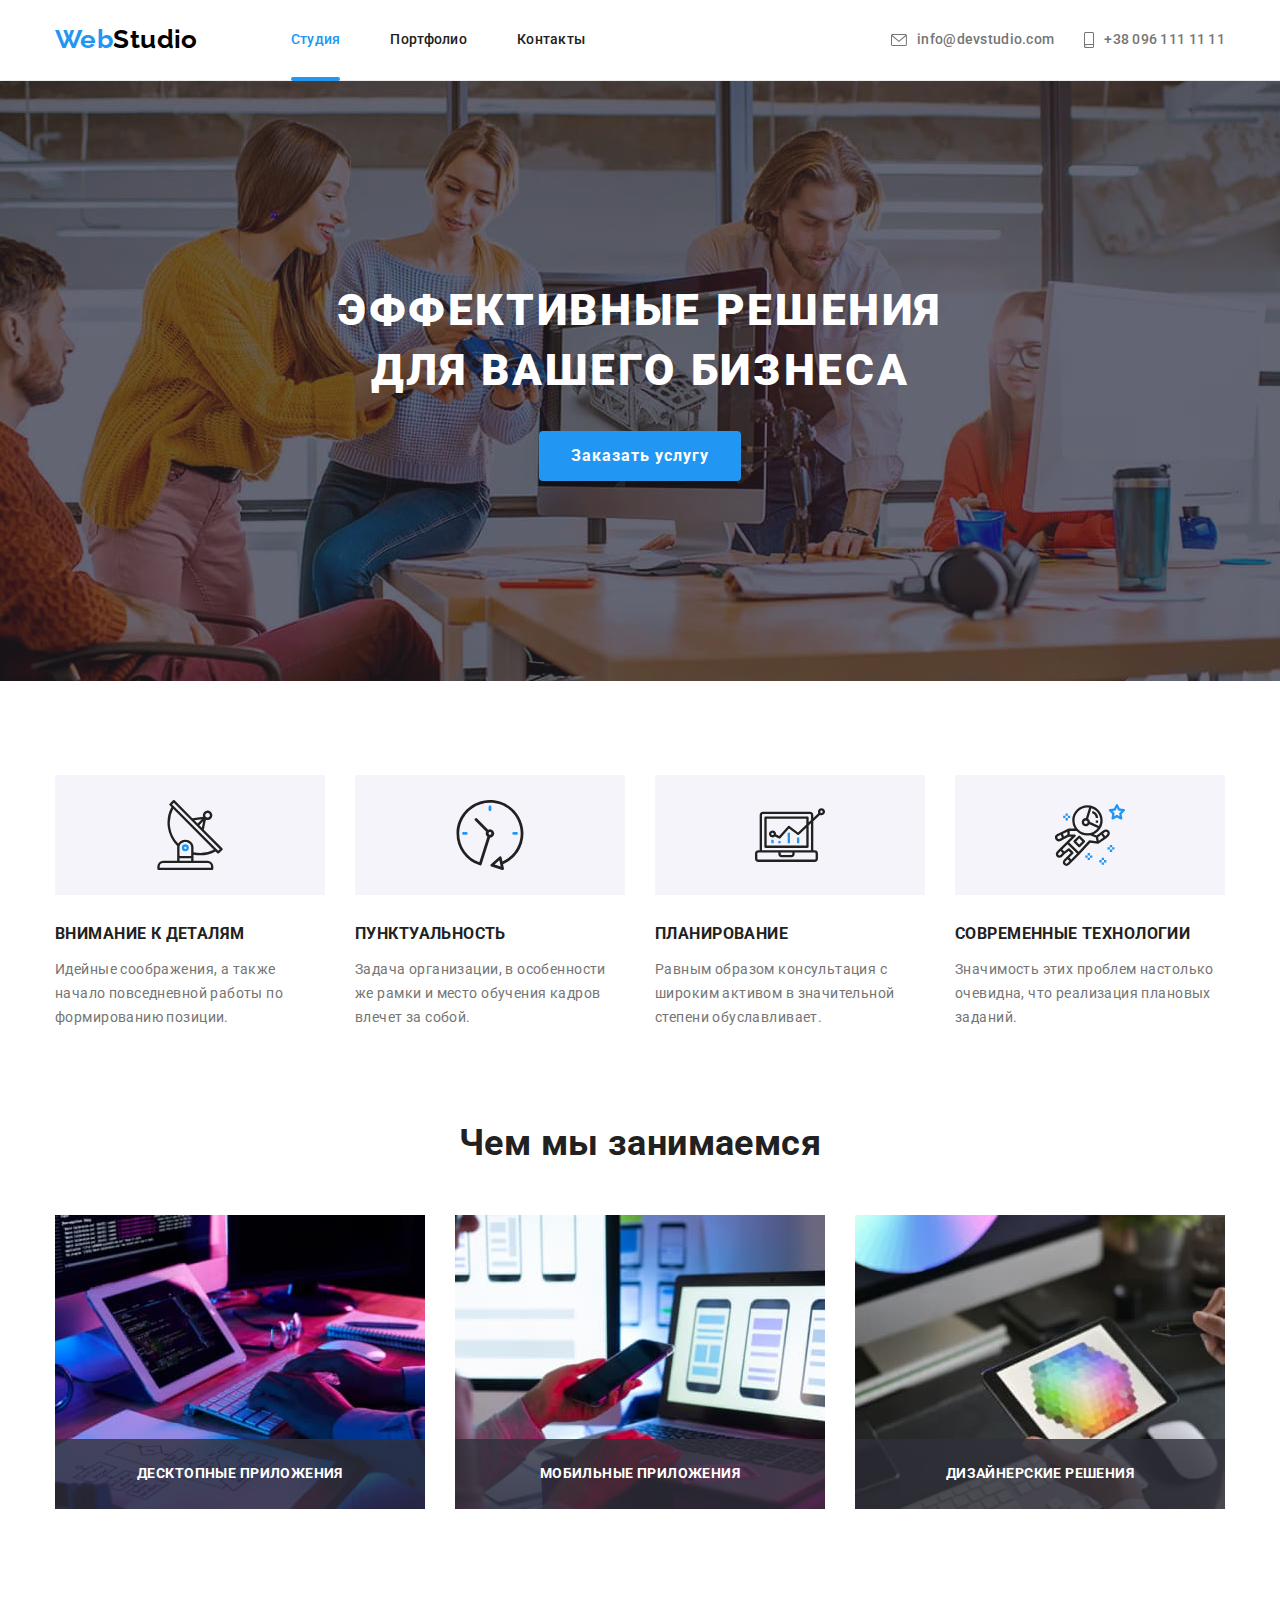
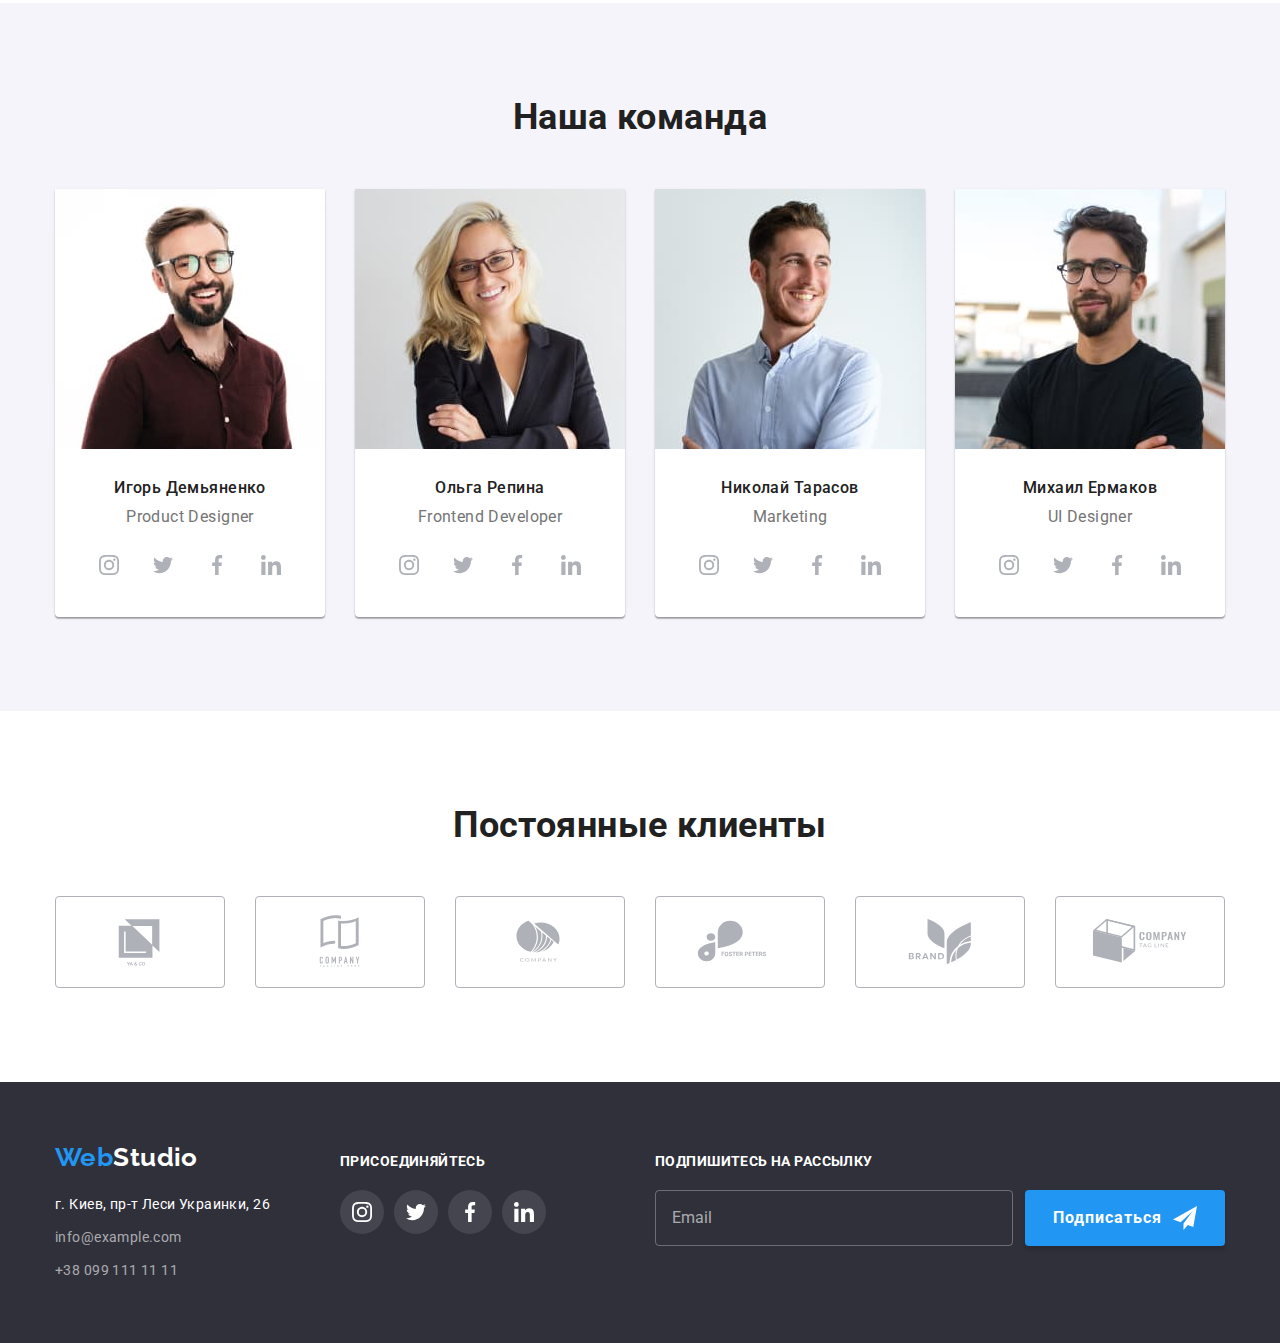
==== commit 265f31aa: "global correction" ====
--- a/index.html
+++ b/index.html
@@ -70,14 +70,14 @@
         <!-- Контакты -->
         <ul class="list contacts">
           <li class="contacts__item">
-            <a href="mailto:info@devstudio.com" class="link contacts__link">
+            <a href="mailto:info@devstudio.com" class="link contacts__email">
               <svg class="contacts__icon" width="16" height="12">
                 <use href="./images/icons.svg#icon-envelope"></use></svg
               >info@devstudio.com
             </a>
           </li>
           <li class="contacts__item">
-            <a href="tel:+380961111111" class="link contacts__link"
+            <a href="tel:+380961111111" class="link contacts__phone"
               ><svg class="contacts__icon" width="10" height="16">
                 <use href="./images/icons.svg#icon-smartphone"></use></svg
               >+38 096 111 11 11
@@ -95,8 +95,8 @@
     </header>
     <main>
       <!-- Эффективные решения для вашего бизнеса -->
-      <section>
-        <div class="container solutions">
+      <section class="solutions">
+        <div>
           <h1 class="solutions__title solutions__title-margin">Эффективные решения для вашего бизнеса</h1>
           <button type="button" data-modal-open class="solutions__button">Заказать услугу</button>
         </div>
@@ -120,7 +120,7 @@
             <li class="features__cards features__cards-margin">
               <div class="features__icon-wrap features__icon-wrap-margin">
                 <svg class="features__icons" width="70" height="70">
-                  <use href="./images/icons.svg#icon-astronaut"></use>
+                  <use href="./images/icons.svg#icon-clock"></use>
                 </svg>
               </div>
               <h3 class="title features__titles features__titles-margin">Пунктуальность</h3>
@@ -131,7 +131,7 @@
             <li class="features__cards features__cards-margin">
               <div class="features__icon-wrap features__icon-wrap-margin">
                 <svg class="features__icons" width="70" height="70">
-                  <use href="./images/icons.svg#icon-clock"></use>
+                  <use href="./images/icons.svg#icon-diagram"></use>
                 </svg>
               </div>
               <h3 class="title features__titles features__titles-margin">Планирование</h3>
@@ -142,7 +142,7 @@
             <li class="features__cards features__cards-margin">
               <div class="features__icon-wrap features__icon-wrap-margin">
                 <svg class="features__icons" width="70" height="70">
-                  <use href="./images/icons.svg#icon-diagram"></use>
+                  <use href="./images/icons.svg#icon-astronaut"></use>
                 </svg>
               </div>
               <h3 class="title features__titles features__titles-margin">Современные технологии</h3>
--- a/css/main.min.css
+++ b/css/main.min.css
@@ -1,2 +1,2 @@
-:root{--main-text-color: #757575;--title-color: #212121;--nav-header-color: #000;--accent-color: #2196f3;--alt-title-color: #fff;--svg-icon-color: #afb1b8;--dark-background: #2f303a;--solutions-down-bg-color: #c4c4c4;--solutions-gradient-color: rgba(47, 48, 58, 0.4);--light-background: #f5f4fa;--header-border-color: #ececec;--projects-border-color: #eeeeee;--modal-close-button-border: rgba(0, 0, 0, 0.1);--works-overlay-color: rgba(47, 48, 58, 0.8);--project-overlay-color: rgba(33, 150, 243, 0.9);--backdrop-background-color: #00000033;--modal-form-input-border: rgba(33, 33, 33, 0.2);--main-font: 'Roboto', sans-serif;--title-font: 'Roboto', sans-serif;--logo-font: 'Raleway', sans-serif;--cubic-bezier: cubic-bezier(0.4, 0, 0.2, 1)}.contacts__link,.contact-form,.checkbox-container,.checkbox__label,.features__icon-wrap,.works__list,.works__overlay,.team-list,.filter__list,.projects,.overlay,.subscribe-container,.subscribe__email,.subscribe__button,.subscribe__icon,.header-container,.navigation__pages{display:flex}body{font-family:var(--main-font);font-size:14px;line-height:1.14;letter-spacing:0.03em;color:var(--main-text-color);background-color:var(--alt-title-color)}body.modal-open{overflow:hidden}h1,h2,h3,h4,h5,h6{margin:0}.container{padding-left:15px;padding-right:15px}@media screen and (min-width: 480px){.container{max-width:100%;margin-left:auto;margin-right:auto}}@media screen and (min-width: 768px){.container{max-width:768px}}@media screen and (min-width: 1200px){.container{max-width:1200px}}.section{padding-top:60px;padding-bottom:60px}@media screen and (min-width: 1200px){.section{padding-top:94px;padding-bottom:94px}}img{display:block;max-width:100%;height:auto}.link{color:inherit;text-decoration:none;transition:color 250ms var(--cubic-bezier)}.link:hover,.link:focus{color:var(--accent-color)}.title{color:var(--title-color)}.list{padding:0;margin:0;list-style:none}.visually-hidden{position:absolute !important;clip:rect(1px, 1px, 1px, 1px);padding:0 !important;border:0 !important;height:1px !important;width:1px !important;overflow:hidden}.mobile-menu__button{display:inline-flex;background-color:transparent;border:none;width:40px;height:40px;margin-left:auto;margin-right:0;padding:0;cursor:pointer;z-index:70}@media screen and (min-width: 768px){.mobile-menu__button{display:none}}.mobile-menu__button .mobile-menu__icon-close{display:none}.mobile-menu__button.is-open .mobile-menu__icon-close{display:block}.mobile-menu__button.is-open .mobile-menu__icon-menu{display:none}.mobile-menu__icon-close,.mobile-menu__icon-menu{fill:var(--title-color);transition:fill 250ms var(--cubic-bezier)}.mobile-menu__icon-close:focus,.mobile-menu__icon-close:hover,.mobile-menu__icon-menu:focus,.mobile-menu__icon-menu:hover{fill:var(--accent-color)}.mobile-menu__container{position:absolute;top:0;left:0;width:100vw;height:100vh;background-color:var(--alt-title-color);padding:48px 40px;z-index:50;display:none}@media screen and (max-width: 767px){.mobile-menu__container.is-open{display:flex;flex-direction:column;justify-content:space-between}}.mobile-menu__contacts-link{display:inline-block;font-weight:500;font-size:24px;line-height:1.16;letter-spacing:0.02em;color:var(--main-text-color);text-decoration:none;transform:font-size 250ms var(--cubic-bezier),line-height 250ms var(--cubic-bezier),color 250ms var(--cubic-bezier)}.mobile-menu__contacts-link:hover,.mobile-menu__contacts-link:focus,.mobile-menu__contacts-link.current{font-size:34px;line-height:1.17;color:var(--accent-color)}.mobile-menu__item:not(:last-child){margin-bottom:32px}.mobile-menu__link{display:inline-block;font-weight:500;font-size:40px;line-height:1.17;letter-spacing:0.02em;color:var(--title-color);transition:color 250ms var(--cubic-bezier)}.mobile-menu__link:hover,.mobile-menu__link:focus{color:var(--accent-color)}.mobile-menu__link--current{color:var(--accent-color)}.mobile-menu_social-network{display:flex;flex-wrap:wrap;margin-top:64px}.mobile-menu__social-network-item{padding-left:10px;padding-right:10px;margin-bottom:10px}.mobile-menu__social-network-item:first-child{padding-left:0}@media screen and (min-width: 480px){.mobile-menu__social-network-item{margin-bottom:0}}.mobile-menu__social-network-link{position:relative;font-weight:500;font-size:18px;line-height:1.22;letter-spacing:0.02em;color:var(--accent-color)}.mobile-menu__social-network-link::after{content:'';position:absolute;right:-15%;top:0;width:1px;height:22px;display:block;background-color:var(--modal-form-input-border)}.mobile-menu__social-network-link--no-border{position:relative;font-weight:500;font-size:18px;line-height:1.22;letter-spacing:0.02em;color:var(--accent-color)}.logo-link{color:inherit;text-decoration:none}.header-logo{font-family:var(--logo-font);font-weight:700;font-size:26px;line-height:1.19;color:var(--nav-header-color)}@media screen and (max-width: 769.9px){.header-logo{margin-left:0}}@media screen and (min-width: 768px){.header-logo{padding-top:24px;padding-bottom:25px}}@media screen and (min-width: 1200px){.header-logo{margin-right:93px}}.footer-logo{display:flex;text-align:center;align-items:center;justify-content:center;font-family:var(--logo-font);font-weight:700;font-size:26px;line-height:1.19;color:var(--alt-title-color)}@media screen and (min-width: 1200px){.footer-logo{justify-content:left}}.footer-logo__margin{margin-bottom:20px}.logo-link--accented{color:var(--accent-color)}@media screen and (max-width: 767.9px){.contacts{display:none}}@media screen and (min-width: 768px) and (max-width: 1199.9px){.contacts{flex-direction:column}}@media screen and (min-width: 1200px){.contacts{display:flex;flex-direction:row}}.contacts__link{position:relative;align-items:center;font-weight:500;letter-spacing:0.02em}@media screen and (min-width: 1200px){.contacts__link{padding-top:32px;padding-bottom:32px}}@media screen and (min-width: 768px) and (max-width: 1199.98px){.contacts__item:not(:last-child){margin-bottom:10px}}@media screen and (min-width: 1200px){.contacts__item:not(:last-child){margin-right:30px}}.contacts__icon{fill:currentColor;margin-right:10px}.solutions{padding-top:118px;padding-bottom:118px;text-align:center;background-image:linear-gradient(to right, var(--solutions-gradient-color), var(--solutions-gradient-color)),url("../images/bg-image/mobile-bg@1x.jpg");color:var(--alt-title-color);background-repeat:no-repeat;background-position:center;background-size:cover}@media screen and (min-width: 1200px){.solutions{padding-top:200px;padding-bottom:200px;background-position:center;max-width:1600px;height:600px}}@media (min-device-pixel-ratio: 2), (-webkit-min-device-pixel-ratio: 2), (min-resolution: 192dpi), (min-resolution: 2dppx){.solutions{background-image:linear-gradient(to right, var(--solutions-gradient-color), var(--solutions-gradient-color)),url("../images/bg-image/mobile-bg@2x.jpg")}}@media (min-width: 768px){.solutions{background-image:linear-gradient(to right, var(--solutions-gradient-color), var(--solutions-gradient-color)),url("../images/bg-image/tablet-bg@1x.jpg")}}@media (min-width: 768px) and (min-device-pixel-ratio: 2), (min-width: 768px) and (-webkit-min-device-pixel-ratio: 2), (min-width: 768px) and (min-resolution: 192dpi), (min-width: 768px) and (min-resolution: 2dppx){.solutions{background-image:linear-gradient(to right, var(--solutions-gradient-color), var(--solutions-gradient-color)),url("../images/bg-image/tablet-bg@2x.jpg")}}@media (min-width: 1200px){.solutions{background-image:linear-gradient(to right, var(--solutions-gradient-color), var(--solutions-gradient-color)),url("../images/bg-image/desktop-bg@1x.jpg");background-position:center;max-width:1600px;height:600px}}@media (min-width: 1200px) and (min-device-pixel-ratio: 2), (min-width: 1200px) and (-webkit-min-device-pixel-ratio: 2), (min-width: 1200px) and (min-resolution: 192dpi), (min-width: 1200px) and (min-resolution: 2dppx){.solutions{background-image:linear-gradient(to right, var(--solutions-gradient-color), var(--solutions-gradient-color)),url("../images/bg-image/desktop-bg@2x.jpg")}}.solutions__title{max-width:360px;font-weight:900;font-size:26px;text-transform:uppercase;line-height:1.62;letter-spacing:0.06em}@media screen and (min-width: 1200px){.solutions__title{max-width:696px;font-size:44px;line-height:1.36}}.solutions__title-margin{margin-left:auto;margin-right:auto;margin-bottom:30px}.solutions__button{min-width:200px;padding:10px 32px;font-weight:700;font-size:16px;line-height:1.88;letter-spacing:0.06em;cursor:pointer;box-shadow:0px 4px 4px rgba(0,0,0,0.15);border-radius:4px;border:0;background-color:var(--accent-color);color:inherit;transition:color 250ms var(--cubic-bezier),background-color 250ms var(--cubic-bezier),box-shadow 250ms var(--cubic-bezier)}.backdrop{position:fixed;left:0;top:0;width:100%;height:100%;z-index:99;background-color:var(--backdrop-background-color);overflow-y:scroll;transition:opacity 250ms var(--cubic-bezier),visibility 250ms var(--cubic-bezier)}.solutions-modal{position:relative;width:100%;min-height:610px;padding:40px;background-color:var(--alt-title-color);box-shadow:0px 1px 3px rgba(0,0,0,0.12),0px 1px 1px rgba(0,0,0,0.14),0px 2px 1px rgba(0,0,0,0.2);border-radius:4px;opacity:1;transition:transform 250ms var(--cubic-bezier),opacity 250ms var(--cubic-bezier)}@media screen and (min-width: 480px){.solutions-modal{position:absolute;max-width:450px;left:50%;top:50%;transform:translate(-50%, -50%) scale(1)}}@media screen and (min-width: 1200px){.solutions-modal{min-width:528px;height:auto}}.is-hidden .solutions-modal{opacity:0;transform:translate(-50%, -50%) scale(0.5);transition:transform 250ms var(--cubic-bezier),opacity 250ms var(--cubic-bezier)}.solutions-modal__close-button{position:absolute;top:8px;right:8px;padding:5px 7px 7px 5px;width:30px;height:30px;background-color:var(--alt-title-color);border:1px solid var(--modal-close-button-border);border-radius:50%;cursor:pointer}.solutions-modal__close-icon{fill:var(--nav-header-color);transition:fill 250ms var(--cubic-bezier)}.solutions-modal__close-button:hover .solutions-modal__close-icon,.solutions-modal__close-button:focus .solutions-modal__close-icon{fill:var(--accent-color)}.modal-title{display:block;font-weight:700;font-size:20px;line-height:1.15;text-align:center}.modal-title__margin{margin-bottom:12px}.is-hidden{opacity:0;visibility:hidden;pointer-events:none;transition:opacity 250ms var(--cubic-bezier),visibility 250ms var(--cubic-bezier)}.contact-form{flex-direction:column}.input-container{position:relative;display:block}.input-container__margin{margin-bottom:10px}.input-container__comment-margin{margin-bottom:20px}.contact-form__label{margin-bottom:4px;font-size:12px;line-height:1.17;letter-spacing:0.01em;color:var(--main-text-color)}.contact-form__field{width:100%;height:40px;padding-left:42px;border:1px solid var(--modal-form-input-border);border-radius:4px;outline:none;transition:border-color 250ms var(--cubic-bezier)}.contact-form__field:focus{border-color:var(--accent-color)}.contact-form__icon{position:absolute;top:11px;left:12px;transition:fill 250ms var(--cubic-bezier)}.contact-form__field:focus+.contact-form__icon{fill:var(--accent-color)}.contact-form__message{resize:none;height:120px;padding:12px 16px}.contact-form__message::placeholder{font-size:12px;line-height:1.17;letter-spacing:0.01em;color:rgba(117,117,117,0.5)}.checkbox-container{justify-content:center;align-items:center;margin-bottom:30px}.checkbox__input{-webkit-appearance:none;-moz-appearance:none;-appearance:none;position:absolute}.checkbox__wrap{position:relative;align-self:end;width:16px;height:15px;background-color:var(--alt-title-color);border:2px solid var(--nav-header-color);border-radius:2px;cursor:pointer;transition:background-color 250ms var(--cubic-bezier),border 250ms var(--cubic-bezier)}@media screen and (min-width: 1200px){.checkbox__wrap{align-self:center}}.checkbox__input:hover+.checkbox__wrap{border:2px solid var(--accent-color)}.checkbox__input:checked+.checkbox__wrap{background-color:var(--accent-color);border:2px solid var(--accent-color)}.checkbox__wrap-margin{margin-right:7px}.checkbox__icon{position:absolute;top:50%;left:50%;transform:translate(-50%, -50%);fill:var(--alt-title-color);stroke:var(--alt-title-color)}.checkbox__label{text-align:center;font-size:12px;line-height:1.16;white-space:nowrap}@media screen and (min-width: 1200px){.checkbox__label{font-size:14px;line-height:1.71}}.checkbox__link--accented{color:var(--accent-color)}.checkbox__link-margin{margin-left:5px}.contact-form__submit-button{width:200px;height:50px;margin-left:auto;margin-right:auto;padding:10px 55px 10px 56px;font-weight:700;font-size:16px;line-height:1.88;letter-spacing:0.06em;cursor:pointer;box-shadow:0px 4px 4px rgba(0,0,0,0.15);border-radius:4px;border:0;background-color:var(--accent-color);color:var(--alt-title-color);transition:color 250ms var(--cubic-bezier),background-color 250ms var(--cubic-bezier),box-shadow 250ms var(--cubic-bezier)}.features{margin-left:-30px;margin-top:-30px}@media screen and (min-width: 768px){.features{display:flex;flex-wrap:wrap}}.features__cards{margin-left:30px;margin-top:30px}@media screen and (min-width: 480px){.features__cards{flex-basis:calc((100% - 1 * 30px) / 1)}}@media screen and (min-width: 768px){.features__cards{flex-basis:calc((100% - 2 * 30px) / 2)}}@media screen and (min-width: 1200px){.features__cards{flex-basis:calc((100% - 4 * 30px) / 4)}}.features__icon-wrap{align-items:center;justify-content:center;padding-top:25px;padding-bottom:25px;margin-bottom:30px;background-color:var(--light-background)}.features__titles{min-width:270px;font-weight:700;text-transform:uppercase;margin-bottom:10px}@media screen and (max-width: 767.9px){.features__titles{text-align:center}}.features__text{min-width:270px;line-height:1.71}.section-title{font-weight:700;font-size:36px;line-height:1.16;text-align:center;margin-bottom:30px}@media screen and (min-width: 1200px){.section-title{margin-bottom:50px}}@media screen and (max-width: 1199.9px){.works{display:none}}@media screen and (min-width: 1200px){.works{display:block;padding-top:0}}.works__list{margin-right:-30px}.works__card{flex-basis:calc((100% - 3 * 30px) / 3);margin-right:30px}.works__thumb{position:relative}.works__overlay{position:absolute;justify-content:center;align-items:center;width:100%;height:24%;left:50%;bottom:0;background-color:var(--works-overlay-color);transform:translate(-50%, 0)}.works__text{font-weight:700;text-align:center;text-transform:uppercase;color:var(--alt-title-color);margin:0}.team{background-color:var(--light-background)}.team-list{flex-direction:column}@media screen and (min-width: 768px){.team-list{flex-direction:row;flex-wrap:wrap}}.team-list__margin{margin-left:-30px;margin-top:-30px}.team-list__card{background-color:var(--alt-title-color);box-shadow:0px 1px 3px rgba(0,0,0,0.12),0px 1px 1px rgba(0,0,0,0.14),0px 2px 1px rgba(0,0,0,0.2);border-bottom-left-radius:4px;border-bottom-right-radius:4px}@media screen and (min-width: 480px){.team-list__card{flex-basis:calc((100% - 1 * 30px) / 1)}}@media screen and (min-width: 768px){.team-list__card{flex-basis:calc((100% - 2 * 30px) / 2)}}@media screen and (min-width: 1200px){.team-list__card{flex-basis:calc((100% - 4 * 30px) / 4)}}.team-list__card-margin{margin-left:30px;margin-top:30px}.team-list__card-text{padding:30px 32px 24px 32px;text-align:center}@media screen and (min-width: 1200px){.team-list__card-text{padding:30px 32px}}.team-list__name{font-weight:500;font-size:16px;line-height:1.18}.team-list__name-margin{margin-bottom:10px}.team-list__profession{font-size:16px;line-height:1.18}.team-list__profession-margin{margin-top:0;margin-bottom:16px}.social-networks__list{display:inline-flex}.social-network__margin:not(:last-child){margin-right:10px}.social-network__link{display:inline-flex;align-items:center;justify-content:center;width:44px;height:44px;border-radius:50%;background-color:var(--alt-title-color);transform:translateY(0);transition:transform 250ms var(--cubic-bezier),background-color 250ms var(--cubic-bezier)}.social-network__link:hover,.social-network__link:focus{background-color:var(--accent-color);transform:translateY(-5%)}.social-network__icon{fill:var(--svg-icon-color);transform:translateY(0);transition:transform 250ms var(--cubic-bezier),fill 250ms var(--cubic-bezier)}.social-network__link:hover .social-network__icon,.social-network__link:focus .social-network__icon{fill:var(--alt-title-color);transform:translateY(-3%)}.clients__list{display:flex;flex-wrap:wrap;justify-content:center;flex-basis:calc((100% - 2 * 30px) / 2);margin-top:calc(-1 * 30px);margin-left:calc(-1 * 30px)}.clients__item{margin-top:30px;margin-left:30px}@media screen and (min-width: 768px){.clients__item{flex-basis:calc((100% - 3 * 30px) / 3)}}@media screen and (min-width: 1200px){.clients__item{flex-basis:calc((100% - 6 * 30px) / 6)}}.clients__link{display:flex;align-items:center;justify-content:center;height:92px;border:1px solid var(--svg-icon-color);border-radius:4px;transform:translateY(0);transition:transform 250ms var(--cubic-bezier),border 250ms var(--cubic-bezier)}@media screen and (max-width: 767.9px){.clients__link{width:170px}}.clients__link:hover,.clients__link:focus{border:1px solid var(--accent-color);transform:translateY(-5%)}.clients__icon{fill:var(--svg-icon-color);transform:translateY(0);transition:transform 250ms var(--cubic-bezier),fill 250ms var(--cubic-bezier)}.clients__link:hover .clients__icon,.clients__link:focus .clients__icon{fill:var(--accent-color);transform:translateY(-3%)}.filter__list{flex-wrap:wrap;margin-bottom:40px}@media screen and (max-width: 767.9px){.filter__list{margin-top:-15px;margin-left:-8px}}@media screen and (min-width: 768px){.filter__list{margin-bottom:30px;justify-content:center}}@media screen and (min-width: 1200px){.filter__list{margin-bottom:50px}}@media screen and (max-width: 767.9px){.filter__margin{margin-top:15px;margin-left:8px}}@media screen and (min-width: 768px){.filter__margin:not(:last-child){margin-right:8px}}.filter__button{display:inline-block;font-weight:500;font-size:16px;line-height:1.63;letter-spacing:inherit;text-align:center;cursor:pointer;background-color:var(--light-background);color:var(--title-color);border:0;border-radius:4px;padding:6px 22px;transition:background-color 250ms var(--cubic-bezier),color 250ms var(--cubic-bezier),box-shadow 250ms var(--cubic-bezier)}.filter__button:hover,.filter__button:focus,.filter__button.current{background-color:var(--accent-color);color:var(--alt-title-color);cursor:pointer;box-shadow:0px 3px 1px rgba(0,0,0,0.1),0px 1px 2px rgba(0,0,0,0.08),0px 2px 2px rgba(0,0,0,0.12)}.projects{align-items:center;flex-direction:column}@media screen and (min-width: 768px){.projects{align-items:stretch;flex-direction:row;flex-wrap:wrap}}.projects__margin{margin-top:-30px;margin-left:-30px}.projects__card{margin-left:30px;margin-top:30px;background:var(--alt-title-color)}@media screen and (min-width: 480px){.projects__card{flex-basis:calc((100% - 1 * 30px) / 1);flex-grow:1}}@media screen and (min-width: 768px){.projects__card{flex-basis:calc((100% - 2 * 30px) / 2);flex-grow:0}}@media screen and (min-width: 1200px){.projects__card{flex-basis:calc((100% - 3 * 30px) / 3)}}.projects__link{display:flex;flex-direction:column;height:100%;text-decoration:none;color:inherit;transition:box-shadow 250ms var(--cubic-bezier)}.projects__link:hover,.projects__link:focus{box-shadow:0px 1px 1px rgba(0,0,0,0.12),0px 4px 4px rgba(0,0,0,0.06),1px 4px 6px rgba(0,0,0,0.16);transition:box-shadow 250ms var(--cubic-bezier)}.projects-container{position:relative;overflow:hidden}.overlay{position:absolute;justify-content:center;align-items:center;width:100%;height:100%;left:0;bottom:0;padding:63px 24px;background-color:var(--project-overlay-color);transform:translateY(100%);opacity:0;transition:transform 250ms var(--cubic-bezier),opacity 250ms var(--cubic-bezier)}.projects__link:hover .overlay,.projects__link:focus .overlay{transform:translateY(0);opacity:1;transition:transform 250ms var(--cubic-bezier),opacity 250ms var(--cubic-bezier)}.overlay__text{font-size:inherit;line-height:inherit;color:var(--alt-title-color)}@media screen and (min-width: 480px){.overlay__text{font-size:18px;line-height:1.56}}.project{padding:20px 24px;border-left:1px solid var(--projects-border-color);border-right:1px solid var(--projects-border-color);border-bottom:1px solid var(--projects-border-color);flex-grow:1}.project__title{font-weight:700;font-size:18px;line-height:2;letter-spacing:0.06em}.project__title-margin{margin-bottom:4px}.project__text{font-size:16px;line-height:1.88}.project__text-margin{margin:0}@media screen and (max-width: 767.9px){.contacts-block{display:flex;flex-direction:column;align-items:center}}@media screen and (min-width: 768px) and (max-width: 1199.9px){.contacts-block{display:flex;justify-content:space-around;margin-bottom:60px}}@media screen and (min-width: 1200px){.contacts-block{display:flex;align-items:baseline}}@media screen and (max-width: 767.9px){.address-block{margin-bottom:60px;text-align:center}}@media screen and (min-width: 1200px){.address-block{margin-right:70px}}.address{font-style:inherit;line-height:1.71;color:var(--alt-title-color);text-align:center}@media screen and (min-width: 1200px){.address{text-align:left}}.address__margin:not(:last-child){margin-bottom:9px}.address__map{color:inherit;text-decoration:none}.address__contacts{color:rgba(255,255,255,0.6);text-decoration:none}@media screen and (max-width: 1199.9px){.footer-social-networks{margin-bottom:60px;text-align:center;vertical-align:bottom}}.footer-social-networks__text{font-weight:700;text-transform:uppercase;color:var(--alt-title-color)}.footer-social-networks__text-margin{margin-top:0px;margin-bottom:20px}.footer-social-network__link{display:inline-flex;align-items:center;justify-content:center;width:44px;height:44px;background-color:rgba(255,255,255,0.1);border-radius:50%;transition:background-color 250ms var(--cubic-bezier)}.footer-social-network__link:hover,.footer-social-network__link:focus{background-color:var(--accent-color);border-radius:50%}.footer-social-network__icon{fill:var(--alt-title-color)}@media screen and (max-width: 1199.9px){.subscribe__form{display:flex;flex-direction:column;align-items:center}}@media screen and (min-width: 1200px){.subscribe__form{min-width:570px;margin-left:auto}}.subscribe__label{display:block;font-weight:700;text-transform:uppercase;color:var(--alt-title-color);margin-bottom:20px}@media screen and (min-width: 1200px){.subscribe__label{margin-left:0}}.subscribe-container{flex-direction:column;align-items:center}@media screen and (min-width: 1200px){.subscribe-container{flex-direction:row;justify-content:space-between}}.subscribe__email{align-self:stretch;padding:15px 16px 15px 16px;min-width:358px;border:1px solid rgba(255,255,255,0.3);border-radius:4px;outline:none;background-color:transparent;color:rgba(255,255,255,0.6);transition:border-color 250ms var(--cubic-bezier)}@media screen and (min-width: 480px){.subscribe__email{min-width:450px}}@media screen and (max-width: 1199.98px){.subscribe__email{margin-bottom:20px}}@media screen and (min-width: 1200px){.subscribe__email{min-width:358px;margin-right:12px}}.subscribe__email:focus{border:1px solid var(--accent-color)}.subscribe__email::placeholder{font-weight:400;font-size:16px;line-height:1.25;color:rgba(255,255,255,0.6)}.subscribe__button{padding:13px 28px;margin:0;align-items:center;justify-content:space-between;min-width:200px;font-weight:700;font-size:16px;line-height:1.88;letter-spacing:0.06em;cursor:pointer;box-shadow:0px 4px 4px rgba(0,0,0,0.15);border-radius:4px;border:0;background-color:var(--accent-color);color:var(--alt-title-color)}.subscribe__icon{align-self:center;fill:var(--alt-title-color)}.header-border{position:relative;border-bottom:1px solid var(--header-border-color)}.header-container{align-items:center}@media screen and (max-width: 767.9px){.header-container{padding-top:10px;padding-bottom:10px}}@media screen and (min-width: 768px) and (max-width: 1199.9px){.header-container{justify-content:space-between}}@media screen and (min-width: 1200px){.navigation__position{margin-right:auto}}.navigation__pages{position:relative;font-weight:500;letter-spacing:0.02em;color:var(--title-color)}@media screen and (max-width: 767.9px){.navigation__pages{display:none}}.navigation__page--current{color:var(--accent-color)}.navigation__page--current::after{position:absolute;content:'';left:0;bottom:0;width:100%;height:4px;border-radius:2px;background-color:var(--accent-color);opacity:1;transform:translateY(1px);transition:opacity 250ms var(--cubic-bezier)}.navigation__page:not(:last-child){margin-right:50px}.navigation__link{display:inline-block;position:relative;padding-top:32px;padding-bottom:32px}.footer-section{background-color:var(--dark-background);padding-top:60px;padding-bottom:60px}@media screen and (max-width: 767.9px){.footer-container{display:flex;flex-direction:column}}@media screen and (min-width: 1200px){.footer-container{display:flex;align-items:baseline;justify-content:space-between}}
+:root{--main-text-color: #757575;--title-color: #212121;--nav-header-color: #000;--accent-color: #2196f3;--alt-title-color: #fff;--svg-icon-color: #afb1b8;--dark-background: #2f303a;--solutions-down-bg-color: #c4c4c4;--solutions-gradient-color: rgba(47, 48, 58, 0.4);--light-background: #f5f4fa;--header-border-color: #ececec;--projects-border-color: #eeeeee;--modal-close-button-border: rgba(0, 0, 0, 0.1);--works-overlay-color: rgba(47, 48, 58, 0.8);--project-overlay-color: rgba(33, 150, 243, 0.9);--backdrop-background-color: #00000033;--modal-form-input-border: rgba(33, 33, 33, 0.2);--main-font: 'Roboto', sans-serif;--title-font: 'Roboto', sans-serif;--logo-font: 'Raleway', sans-serif;--cubic-bezier: cubic-bezier(0.4, 0, 0.2, 1)}.contacts__email,.contacts__phone,.contact-form,.checkbox-container,.checkbox__label,.features__icon-wrap,.works__list,.works__overlay,.team-list,.filter__list,.projects,.overlay,.subscribe-container,.subscribe__email,.subscribe__button,.subscribe__icon,.header-container,.navigation__pages{display:flex}body{font-family:var(--main-font);font-size:14px;line-height:1.14;letter-spacing:0.03em;color:var(--main-text-color);background-color:var(--alt-title-color)}body.modal-open{overflow:hidden}body.is-open{overflow:hidden;height:100vh}h1,h2,h3,h4,h5,h6{margin:0}.container{padding-left:15px;padding-right:15px}@media screen and (min-width: 480px){.container{max-width:100%;margin-left:auto;margin-right:auto}}@media screen and (min-width: 768px){.container{max-width:768px}}@media screen and (min-width: 1200px){.container{max-width:1200px}}.section{padding-top:60px;padding-bottom:60px}@media screen and (min-width: 1200px){.section{padding-top:94px;padding-bottom:94px}}img{display:block;max-width:100%;height:auto}.link{color:inherit;text-decoration:none;transition:color 250ms var(--cubic-bezier)}.link:hover,.link:focus{color:var(--accent-color)}.title{color:var(--title-color)}.list{padding:0;margin:0;list-style:none}.visually-hidden{position:absolute !important;clip:rect(1px, 1px, 1px, 1px);padding:0 !important;border:0 !important;height:1px !important;width:1px !important;overflow:hidden}.mobile-menu__button{display:inline-flex;background-color:transparent;border:none;width:40px;height:40px;margin-left:auto;margin-right:0;padding:0;cursor:pointer;z-index:70}.mobile-menu__button.is-open{position:fixed;top:10px;right:15px}@media screen and (min-width: 768px){.mobile-menu__button{display:none}}.mobile-menu__button .mobile-menu__icon-close{display:none}.mobile-menu__button.is-open .mobile-menu__icon-close{display:block}.mobile-menu__button.is-open .mobile-menu__icon-menu{display:none}.mobile-menu__icon-close,.mobile-menu__icon-menu{fill:var(--title-color);transition:fill 250ms var(--cubic-bezier)}.mobile-menu__icon-close:focus,.mobile-menu__icon-close:hover,.mobile-menu__icon-menu:focus,.mobile-menu__icon-menu:hover{fill:var(--accent-color)}.mobile-menu__container{position:fixed;top:0;left:0;width:100vw;height:100vh;background-color:var(--alt-title-color);padding:48px 40px;z-index:50;display:none}@media screen and (max-width: 767px){.mobile-menu__container.is-open{display:flex;flex-direction:column;justify-content:space-between}}.mobile-menu__contacts-link{display:inline-block;font-weight:500;font-size:24px;line-height:1.16;letter-spacing:0.02em;color:var(--main-text-color);text-decoration:none;transform:font-size 250ms var(--cubic-bezier),line-height 250ms var(--cubic-bezier),color 250ms var(--cubic-bezier)}.mobile-menu__contacts-link:hover,.mobile-menu__contacts-link:focus,.mobile-menu__contacts-link.current{font-size:26px;line-height:1.17;color:var(--accent-color)}@media screen and (max-width: 479.9px){.mobile-menu__contacts-link{font-size:20px;line-height:1.16}}.mobile-menu__item:not(:last-child){margin-bottom:32px}.mobile-menu__link{display:inline-block;font-weight:500;font-size:40px;line-height:1.16;letter-spacing:0.02em;color:var(--title-color);transition:color 250ms var(--cubic-bezier)}.mobile-menu__link:hover,.mobile-menu__link:focus{color:var(--accent-color)}@media screen and (max-width: 479.9px){.mobile-menu__link{font-size:32px;line-height:1.16}}.mobile-menu__link--current{color:var(--accent-color)}.mobile-menu_social-network{display:flex;flex-wrap:wrap;margin-top:64px}.mobile-menu__social-network-item{padding-left:10px;padding-right:10px;margin-bottom:10px}.mobile-menu__social-network-item:first-child{padding-left:0}@media screen and (min-width: 480px){.mobile-menu__social-network-item{margin-bottom:0}}.mobile-menu__social-network-link{position:relative;font-weight:500;font-size:18px;line-height:1.22;letter-spacing:0.02em;color:var(--accent-color)}.mobile-menu__social-network-link::after{content:'';position:absolute;right:-15%;top:0;width:1px;height:22px;display:block;background-color:var(--modal-form-input-border)}@media screen and (max-width: 479.9px){.mobile-menu__social-network-link{font-size:inherit;line-height:1.16}}.mobile-menu__social-network-link--no-border{position:relative;font-weight:500;font-size:18px;line-height:1.22;letter-spacing:0.02em;color:var(--accent-color)}@media screen and (max-width: 479.9px){.mobile-menu__social-network-link--no-border{font-size:inherit;line-height:1.16}}.logo-link{color:inherit;text-decoration:none}.header-logo{font-family:var(--logo-font);font-weight:700;font-size:26px;line-height:1.19;color:var(--nav-header-color)}@media screen and (max-width: 769.9px){.header-logo{margin-left:0}}@media screen and (min-width: 768px){.header-logo{padding-top:24px;padding-bottom:25px}}@media screen and (min-width: 1200px){.header-logo{margin-right:93px}}.footer-logo{display:flex;text-align:center;align-items:center;justify-content:center;font-family:var(--logo-font);font-weight:700;font-size:26px;line-height:1.19;color:var(--alt-title-color)}@media screen and (min-width: 1200px){.footer-logo{justify-content:left}}.footer-logo__margin{margin-bottom:20px}.logo-link--accented{color:var(--accent-color)}@media screen and (max-width: 767.9px){.contacts{display:none}}@media screen and (min-width: 768px) and (max-width: 1199.9px){.contacts{flex-direction:column}}@media screen and (min-width: 1200px){.contacts{display:flex;flex-direction:row}}.contacts__email{position:relative;align-items:center;font-weight:500;letter-spacing:0.02em}@media screen and (min-width: 768px) and (max-width: 1199.9px){.contacts__email{padding-top:10px}}@media screen and (min-width: 1200px){.contacts__email{padding-top:32px;padding-bottom:32px}}.contacts__phone{position:relative;align-items:center;font-weight:500;letter-spacing:0.02em}@media screen and (min-width: 768px) and (max-width: 1199.9px){.contacts__phone{padding-bottom:10px}}@media screen and (min-width: 1200px){.contacts__phone{padding-top:32px;padding-bottom:32px}}@media screen and (min-width: 768px) and (max-width: 1199.98px){.contacts__item:not(:last-child){margin-bottom:10px}}@media screen and (min-width: 1200px){.contacts__item:not(:last-child){margin-right:30px}}.contacts__icon{fill:currentColor;margin-right:10px}.solutions{padding-top:118px;padding-bottom:118px;margin-left:auto;margin-right:auto;text-align:center;background-image:linear-gradient(to right, var(--solutions-gradient-color), var(--solutions-gradient-color)),url("../images/bg-image/mobile-bg@1x.jpg");color:var(--alt-title-color);background-repeat:no-repeat;background-position:center;background-size:cover}@media screen and (min-width: 480px){.solutions{max-width:1600px}}@media screen and (min-width: 480px) and (max-width: 1199.9px){.solutions{height:400px}}@media screen and (min-width: 1200px){.solutions{padding-top:200px;padding-bottom:200px;height:600px;background-position:center}}@media (min-device-pixel-ratio: 2), (-webkit-min-device-pixel-ratio: 2), (min-resolution: 192dpi), (min-resolution: 2dppx){.solutions{background-image:linear-gradient(to right, var(--solutions-gradient-color), var(--solutions-gradient-color)),url("../images/bg-image/mobile-bg@2x.jpg")}}@media (min-width: 768px){.solutions{background-image:linear-gradient(to right, var(--solutions-gradient-color), var(--solutions-gradient-color)),url("../images/bg-image/tablet-bg@1x.jpg")}}@media (min-width: 768px) and (min-device-pixel-ratio: 2), (min-width: 768px) and (-webkit-min-device-pixel-ratio: 2), (min-width: 768px) and (min-resolution: 192dpi), (min-width: 768px) and (min-resolution: 2dppx){.solutions{background-image:linear-gradient(to right, var(--solutions-gradient-color), var(--solutions-gradient-color)),url("../images/bg-image/tablet-bg@2x.jpg")}}@media (min-width: 1200px){.solutions{background-image:linear-gradient(to right, var(--solutions-gradient-color), var(--solutions-gradient-color)),url("../images/bg-image/desktop-bg@1x.jpg");background-position:center}}@media (min-width: 1200px) and (min-device-pixel-ratio: 2), (min-width: 1200px) and (-webkit-min-device-pixel-ratio: 2), (min-width: 1200px) and (min-resolution: 192dpi), (min-width: 1200px) and (min-resolution: 2dppx){.solutions{background-image:linear-gradient(to right, var(--solutions-gradient-color), var(--solutions-gradient-color)),url("../images/bg-image/desktop-bg@2x.jpg")}}.solutions__title{max-width:360px;font-weight:900;font-size:26px;text-transform:uppercase;line-height:1.62;letter-spacing:0.06em}@media screen and (min-width: 1200px){.solutions__title{max-width:696px;font-size:44px;line-height:1.36}}.solutions__title-margin{margin-left:auto;margin-right:auto;margin-bottom:30px}.solutions__button{min-width:200px;padding:10px 32px;font-weight:700;font-size:16px;line-height:1.88;letter-spacing:0.06em;cursor:pointer;box-shadow:0px 4px 4px rgba(0,0,0,0.15);border-radius:4px;border:0;background-color:var(--accent-color);color:inherit;transition:color 250ms var(--cubic-bezier),background-color 250ms var(--cubic-bezier),box-shadow 250ms var(--cubic-bezier)}.backdrop{position:fixed;left:0;top:0;width:100%;height:100%;z-index:99;background-color:var(--backdrop-background-color);overflow-y:scroll;transition:opacity 250ms var(--cubic-bezier),visibility 250ms var(--cubic-bezier)}.solutions-modal{position:relative;width:100%;height:fit-content;padding:40px;background-color:var(--alt-title-color);box-shadow:0px 1px 3px rgba(0,0,0,0.12),0px 1px 1px rgba(0,0,0,0.14),0px 2px 1px rgba(0,0,0,0.2);border-radius:4px;opacity:1;transition:transform 250ms var(--cubic-bezier),opacity 250ms var(--cubic-bezier)}@media screen and (min-width: 480px){.solutions-modal{position:absolute;max-width:450px;left:50%;top:50%;transform:translate(-50%, -50%) scale(1)}}@media screen and (min-width: 1200px){.solutions-modal{min-width:528px;height:fit-content}}.is-hidden .solutions-modal{opacity:0;transform:translate(-50%, -50%) scale(0.5);transition:transform 250ms var(--cubic-bezier),opacity 250ms var(--cubic-bezier)}.solutions-modal__close-button{position:absolute;top:8px;right:8px;padding:5px 7px 7px 5px;width:30px;height:30px;background-color:var(--alt-title-color);border:1px solid var(--modal-close-button-border);border-radius:50%;cursor:pointer}.solutions-modal__close-icon{fill:var(--nav-header-color);transition:fill 250ms var(--cubic-bezier)}.solutions-modal__close-button:hover .solutions-modal__close-icon,.solutions-modal__close-button:focus .solutions-modal__close-icon{fill:var(--accent-color)}.modal-title{display:block;font-weight:700;font-size:20px;line-height:1.15;text-align:center}.modal-title__margin{margin-bottom:12px}.is-hidden{opacity:0;visibility:hidden;pointer-events:none;transition:opacity 250ms var(--cubic-bezier),visibility 250ms var(--cubic-bezier)}.contact-form{flex-direction:column}.input-container{position:relative;display:block}.input-container__margin{margin-bottom:10px}.input-container__comment-margin{margin-bottom:20px}.contact-form__label{margin-bottom:4px;font-size:12px;line-height:1.17;letter-spacing:0.01em;color:var(--main-text-color)}.contact-form__field{width:100%;height:40px;padding-left:42px;border:1px solid var(--modal-form-input-border);border-radius:4px;outline:none;transition:border-color 250ms var(--cubic-bezier)}.contact-form__field:focus{border-color:var(--accent-color)}.contact-form__icon{position:absolute;top:11px;left:12px;transition:fill 250ms var(--cubic-bezier)}.contact-form__field:focus+.contact-form__icon{fill:var(--accent-color)}.contact-form__message{resize:none;height:120px;padding:12px 16px}.contact-form__message::placeholder{font-size:12px;line-height:1.17;letter-spacing:0.01em;color:rgba(117,117,117,0.5)}.checkbox-container{justify-content:center;align-items:center;margin-bottom:30px}.checkbox__input{-webkit-appearance:none;-moz-appearance:none;-appearance:none;position:absolute}.checkbox__wrap{position:relative;align-self:end;width:16px;height:15px;background-color:var(--alt-title-color);border:2px solid var(--nav-header-color);border-radius:2px;cursor:pointer;transition:background-color 250ms var(--cubic-bezier),border 250ms var(--cubic-bezier)}@media screen and (min-width: 1200px){.checkbox__wrap{align-self:center}}.checkbox__input:hover+.checkbox__wrap{border:2px solid var(--accent-color)}.checkbox__input:checked+.checkbox__wrap{background-color:var(--accent-color);border:2px solid var(--accent-color)}.checkbox__wrap-margin{margin-right:7px}.checkbox__icon{position:absolute;top:50%;left:50%;transform:translate(-50%, -50%);fill:var(--alt-title-color);stroke:var(--alt-title-color)}.checkbox__label{text-align:center;font-size:12px;line-height:1.16;white-space:nowrap}@media screen and (min-width: 1200px){.checkbox__label{font-size:14px;line-height:1.71}}.checkbox__link--accented{color:var(--accent-color)}.checkbox__link-margin{margin-left:5px}.contact-form__submit-button{width:200px;height:50px;margin-left:auto;margin-right:auto;padding:10px 55px 10px 56px;font-weight:700;font-size:16px;line-height:1.88;letter-spacing:0.06em;cursor:pointer;box-shadow:0px 4px 4px rgba(0,0,0,0.15);border-radius:4px;border:0;background-color:var(--accent-color);color:var(--alt-title-color);transition:color 250ms var(--cubic-bezier),background-color 250ms var(--cubic-bezier),box-shadow 250ms var(--cubic-bezier)}.features{margin-left:-30px;margin-top:-30px}@media screen and (min-width: 768px){.features{display:flex;flex-wrap:wrap}}.features__cards{margin-left:30px;margin-top:30px}@media screen and (min-width: 480px){.features__cards{flex-basis:calc((100% - 1 * 30px) / 1)}}@media screen and (min-width: 768px){.features__cards{flex-basis:calc((100% - 2 * 30px) / 2)}}@media screen and (min-width: 1200px){.features__cards{flex-basis:calc((100% - 4 * 30px) / 4)}}.features__icon-wrap{align-items:center;justify-content:center;height:120px;margin-bottom:30px;background-color:var(--light-background)}.features__titles{min-width:270px;font-weight:700;text-transform:uppercase;margin-bottom:10px}@media screen and (max-width: 767.9px){.features__titles{text-align:center}}.features__text{min-width:270px;line-height:1.71;margin-bottom:0px}.section-title{font-weight:700;font-size:36px;line-height:1.16;text-align:center;margin-bottom:30px}@media screen and (min-width: 1200px){.section-title{margin-bottom:50px}}@media screen and (max-width: 1199.9px){.works{display:none}}@media screen and (min-width: 1200px){.works{display:block;padding-top:0}}.works__list{margin-right:-30px}.works__card{flex-basis:calc((100% - 3 * 30px) / 3);margin-right:30px}.works__thumb{position:relative}.works__overlay{position:absolute;justify-content:center;align-items:center;width:100%;height:24%;left:50%;bottom:0;background-color:var(--works-overlay-color);transform:translate(-50%, 0)}.works__text{font-weight:700;text-align:center;text-transform:uppercase;color:var(--alt-title-color);margin:0}.team{background-color:var(--light-background)}.team-list{flex-direction:column}@media screen and (min-width: 768px){.team-list{flex-direction:row;flex-wrap:wrap}}.team-list__margin{margin-left:-30px;margin-top:-30px}.team-list__card{background-color:var(--alt-title-color);box-shadow:0px 1px 3px rgba(0,0,0,0.12),0px 1px 1px rgba(0,0,0,0.14),0px 2px 1px rgba(0,0,0,0.2);border-bottom-left-radius:4px;border-bottom-right-radius:4px}@media screen and (min-width: 480px){.team-list__card{flex-basis:calc((100% - 30px) / 1);align-self:center}}@media screen and (min-width: 768px){.team-list__card{flex-basis:calc((100% - 2 * 30px) / 2)}}@media screen and (min-width: 1200px){.team-list__card{flex-basis:calc((100% - 4 * 30px) / 4)}}.team-list__card-margin{margin-left:30px;margin-top:30px}.team-list__card-text{padding:30px 32px 24px 32px;text-align:center}@media screen and (min-width: 1200px){.team-list__card-text{padding:30px 32px}}.team-list__name{font-weight:500;font-size:16px;line-height:1.18}.team-list__name-margin{margin-bottom:10px}.team-list__profession{font-size:16px;line-height:1.18}.team-list__profession-margin{margin-top:0;margin-bottom:16px}.social-networks__list{display:inline-flex}.social-network__margin:not(:last-child){margin-right:10px}.social-network__link{display:inline-flex;align-items:center;justify-content:center;width:44px;height:44px;border-radius:50%;background-color:var(--alt-title-color);transform:translateY(0);transition:transform 250ms var(--cubic-bezier),background-color 250ms var(--cubic-bezier)}.social-network__link:hover,.social-network__link:focus{background-color:var(--accent-color);transform:translateY(-5%)}.social-network__icon{fill:var(--svg-icon-color);transform:translateY(0);transition:transform 250ms var(--cubic-bezier),fill 250ms var(--cubic-bezier)}.social-network__link:hover .social-network__icon,.social-network__link:focus .social-network__icon{fill:var(--alt-title-color);transform:translateY(-3%)}.clients__list{display:flex;flex-wrap:wrap;justify-content:center;flex-basis:calc((100% - 2 * 30px) / 2);margin-top:calc(-1 * 30px);margin-left:calc(-1 * 30px)}.clients__item{margin-top:30px;margin-left:30px}@media screen and (min-width: 768px){.clients__item{flex-basis:calc((100% - 3 * 30px) / 3)}}@media screen and (min-width: 1200px){.clients__item{flex-basis:calc((100% - 6 * 30px) / 6)}}.clients__link{display:flex;align-items:center;justify-content:center;height:92px;border:1px solid var(--svg-icon-color);border-radius:4px;transform:translateY(0);transition:transform 250ms var(--cubic-bezier),border 250ms var(--cubic-bezier)}@media screen and (max-width: 767.9px){.clients__link{width:170px}}.clients__link:hover,.clients__link:focus{border:1px solid var(--accent-color);transform:translateY(-5%)}.clients__icon{fill:var(--svg-icon-color);transform:translateY(0);transition:transform 250ms var(--cubic-bezier),fill 250ms var(--cubic-bezier)}.clients__link:hover .clients__icon,.clients__link:focus .clients__icon{fill:var(--accent-color);transform:translateY(-3%)}.filter__list{flex-wrap:wrap;margin-bottom:40px}@media screen and (max-width: 767.9px){.filter__list{margin-top:-15px;margin-left:-8px}}@media screen and (min-width: 768px){.filter__list{margin-bottom:30px;justify-content:center}}@media screen and (min-width: 1200px){.filter__list{margin-bottom:50px}}@media screen and (max-width: 767.9px){.filter__margin{margin-top:15px;margin-left:8px}}@media screen and (min-width: 768px){.filter__margin:not(:last-child){margin-right:8px}}.filter__button{display:inline-block;font-weight:500;font-size:16px;line-height:1.63;letter-spacing:inherit;text-align:center;cursor:pointer;background-color:var(--light-background);color:var(--title-color);border:0;border-radius:4px;padding:6px 22px;transition:background-color 250ms var(--cubic-bezier),color 250ms var(--cubic-bezier),box-shadow 250ms var(--cubic-bezier)}.filter__button:hover,.filter__button:focus,.filter__button.current{background-color:var(--accent-color);color:var(--alt-title-color);cursor:pointer;box-shadow:0px 3px 1px rgba(0,0,0,0.1),0px 1px 2px rgba(0,0,0,0.08),0px 2px 2px rgba(0,0,0,0.12)}.projects{align-items:center;flex-direction:column}@media screen and (min-width: 768px){.projects{align-items:stretch;flex-direction:row;flex-wrap:wrap}}.projects__margin{margin-top:-30px;margin-left:-30px}.projects__card{margin-left:30px;margin-top:30px;background:var(--alt-title-color)}@media screen and (min-width: 480px){.projects__card{flex-basis:calc((100% - 1 * 30px) / 1);flex-grow:1}}@media screen and (min-width: 768px){.projects__card{flex-basis:calc((100% - 2 * 30px) / 2);flex-grow:0}}@media screen and (min-width: 1200px){.projects__card{flex-basis:calc((100% - 3 * 30px) / 3)}}.projects__link{display:flex;flex-direction:column;height:100%;text-decoration:none;color:inherit;transition:box-shadow 250ms var(--cubic-bezier)}.projects__link:hover,.projects__link:focus{box-shadow:0px 1px 1px rgba(0,0,0,0.12),0px 4px 4px rgba(0,0,0,0.06),1px 4px 6px rgba(0,0,0,0.16);transition:box-shadow 250ms var(--cubic-bezier)}.projects-container{position:relative;overflow:hidden}.overlay{position:absolute;justify-content:center;align-items:center;width:100%;height:100%;left:0;bottom:0;padding:63px 24px;background-color:var(--project-overlay-color);transform:translateY(100%);opacity:0;transition:transform 250ms var(--cubic-bezier),opacity 250ms var(--cubic-bezier)}.projects__link:hover .overlay,.projects__link:focus .overlay{transform:translateY(0);opacity:1;transition:transform 250ms var(--cubic-bezier),opacity 250ms var(--cubic-bezier)}.overlay__text{font-size:inherit;line-height:inherit;color:var(--alt-title-color)}@media screen and (min-width: 480px){.overlay__text{font-size:18px;line-height:1.56}}.project{padding:20px 24px;border-left:1px solid var(--projects-border-color);border-right:1px solid var(--projects-border-color);border-bottom:1px solid var(--projects-border-color);flex-grow:1}.project__title{font-weight:700;font-size:18px;line-height:2;letter-spacing:0.06em}.project__title-margin{margin-bottom:4px}.project__text{font-size:16px;line-height:1.88}.project__text-margin{margin:0}@media screen and (max-width: 767.9px){.contacts-block{display:flex;flex-direction:column;align-items:center}}@media screen and (min-width: 768px) and (max-width: 1199.9px){.contacts-block{display:flex;justify-content:space-around;margin-bottom:60px;align-items:center}}@media screen and (min-width: 1200px){.contacts-block{display:flex;align-items:baseline}}@media screen and (max-width: 767.9px){.address-block{margin-bottom:60px;text-align:center}}@media screen and (min-width: 1200px){.address-block{margin-right:70px}}.address{font-style:inherit;line-height:1.71;color:var(--alt-title-color);text-align:center}@media screen and (min-width: 1200px){.address{text-align:left}}.address__margin:not(:last-child){margin-bottom:9px}.address__map{color:inherit;text-decoration:none}.address__contacts{color:rgba(255,255,255,0.6);text-decoration:none}@media screen and (max-width: 767.9px){.footer-social-networks{margin-bottom:60px}}@media screen and (max-width: 1199.9px){.footer-social-networks{text-align:center}}@media screen and (min-width: 768px) and (max-width: 1199.9px){.footer-social-networks{margin-bottom:55px}}.footer-social-networks__text{font-weight:700;text-transform:uppercase;color:var(--alt-title-color)}.footer-social-networks__text-margin{margin-bottom:20px}@media screen and (min-width: 1200px){.footer-social-networks__text-margin{margin-top:0px}}.footer-social-network__link{display:inline-flex;align-items:center;justify-content:center;width:44px;height:44px;background-color:rgba(255,255,255,0.1);border-radius:50%;transition:background-color 250ms var(--cubic-bezier)}.footer-social-network__link:hover,.footer-social-network__link:focus{background-color:var(--accent-color);border-radius:50%}.footer-social-network__icon{fill:var(--alt-title-color)}@media screen and (max-width: 1199.9px){.subscribe__form{display:flex;flex-direction:column;align-items:center}}@media screen and (min-width: 1200px){.subscribe__form{min-width:570px;margin-left:auto}}.subscribe__label{display:block;font-weight:700;text-transform:uppercase;color:var(--alt-title-color);margin-bottom:20px}@media screen and (min-width: 1200px){.subscribe__label{margin-left:0}}.subscribe-container{flex-direction:column;align-items:center}@media screen and (min-width: 1200px){.subscribe-container{flex-direction:row;justify-content:space-between}}.subscribe__email{align-self:stretch;padding:15px 16px 15px 16px;min-width:358px;border:1px solid rgba(255,255,255,0.3);border-radius:4px;outline:none;background-color:transparent;color:rgba(255,255,255,0.6);transition:border-color 250ms var(--cubic-bezier)}@media screen and (min-width: 480px){.subscribe__email{min-width:450px}}@media screen and (max-width: 1199.98px){.subscribe__email{margin-bottom:20px}}@media screen and (min-width: 1200px){.subscribe__email{min-width:358px;margin-right:12px}}.subscribe__email:focus{border:1px solid var(--accent-color)}.subscribe__email::placeholder{font-weight:400;font-size:16px;line-height:1.25;color:rgba(255,255,255,0.6)}.subscribe__button{padding:13px 28px;margin:0;align-items:center;justify-content:space-between;min-width:200px;font-weight:700;font-size:16px;line-height:1.88;letter-spacing:0.06em;cursor:pointer;box-shadow:0px 4px 4px rgba(0,0,0,0.15);border-radius:4px;border:0;background-color:var(--accent-color);color:var(--alt-title-color)}.subscribe__icon{align-self:center;fill:var(--alt-title-color)}.header-border{position:relative;border-bottom:1px solid var(--header-border-color)}.header-container{align-items:center}@media screen and (max-width: 767.9px){.header-container{padding-top:10px;padding-bottom:10px}}@media screen and (min-width: 768px) and (max-width: 1199.9px){.header-container{justify-content:space-between}}@media screen and (min-width: 1200px){.navigation__position{margin-right:auto}}.navigation__pages{position:relative;font-weight:500;letter-spacing:0.02em;color:var(--title-color)}@media screen and (max-width: 767.9px){.navigation__pages{display:none}}.navigation__page--current{color:var(--accent-color)}.navigation__page--current::after{position:absolute;content:'';left:0;bottom:0;width:100%;height:4px;border-radius:2px;background-color:var(--accent-color);opacity:1;transform:translateY(1px);transition:opacity 250ms var(--cubic-bezier)}.navigation__page:not(:last-child){margin-right:50px}.navigation__link{display:inline-block;position:relative;padding-top:32px;padding-bottom:32px}.footer-section{background-color:var(--dark-background);padding-top:60px;padding-bottom:60px}@media screen and (max-width: 767.9px){.footer-container{display:flex;flex-direction:column}}@media screen and (min-width: 1200px){.footer-container{display:flex;align-items:baseline;justify-content:space-between}}
 /*# sourceMappingURL=main.min.css.map */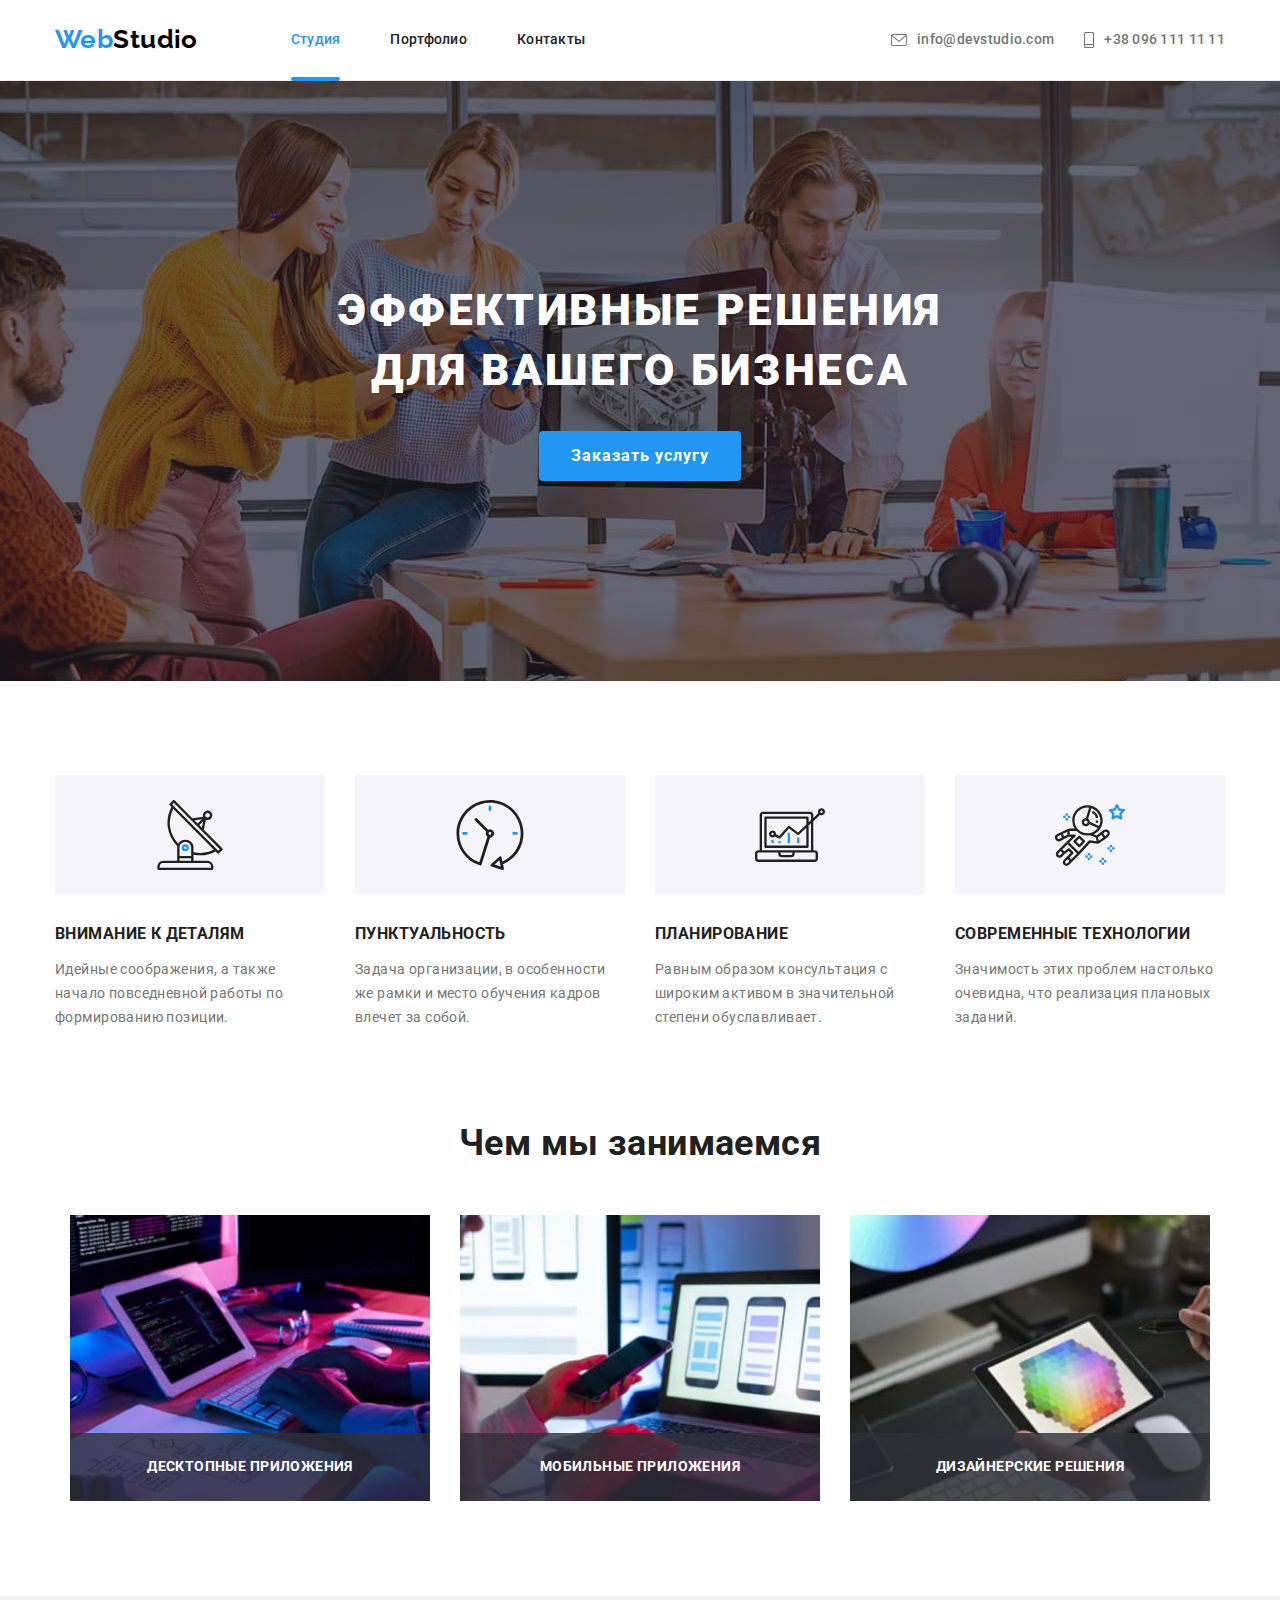
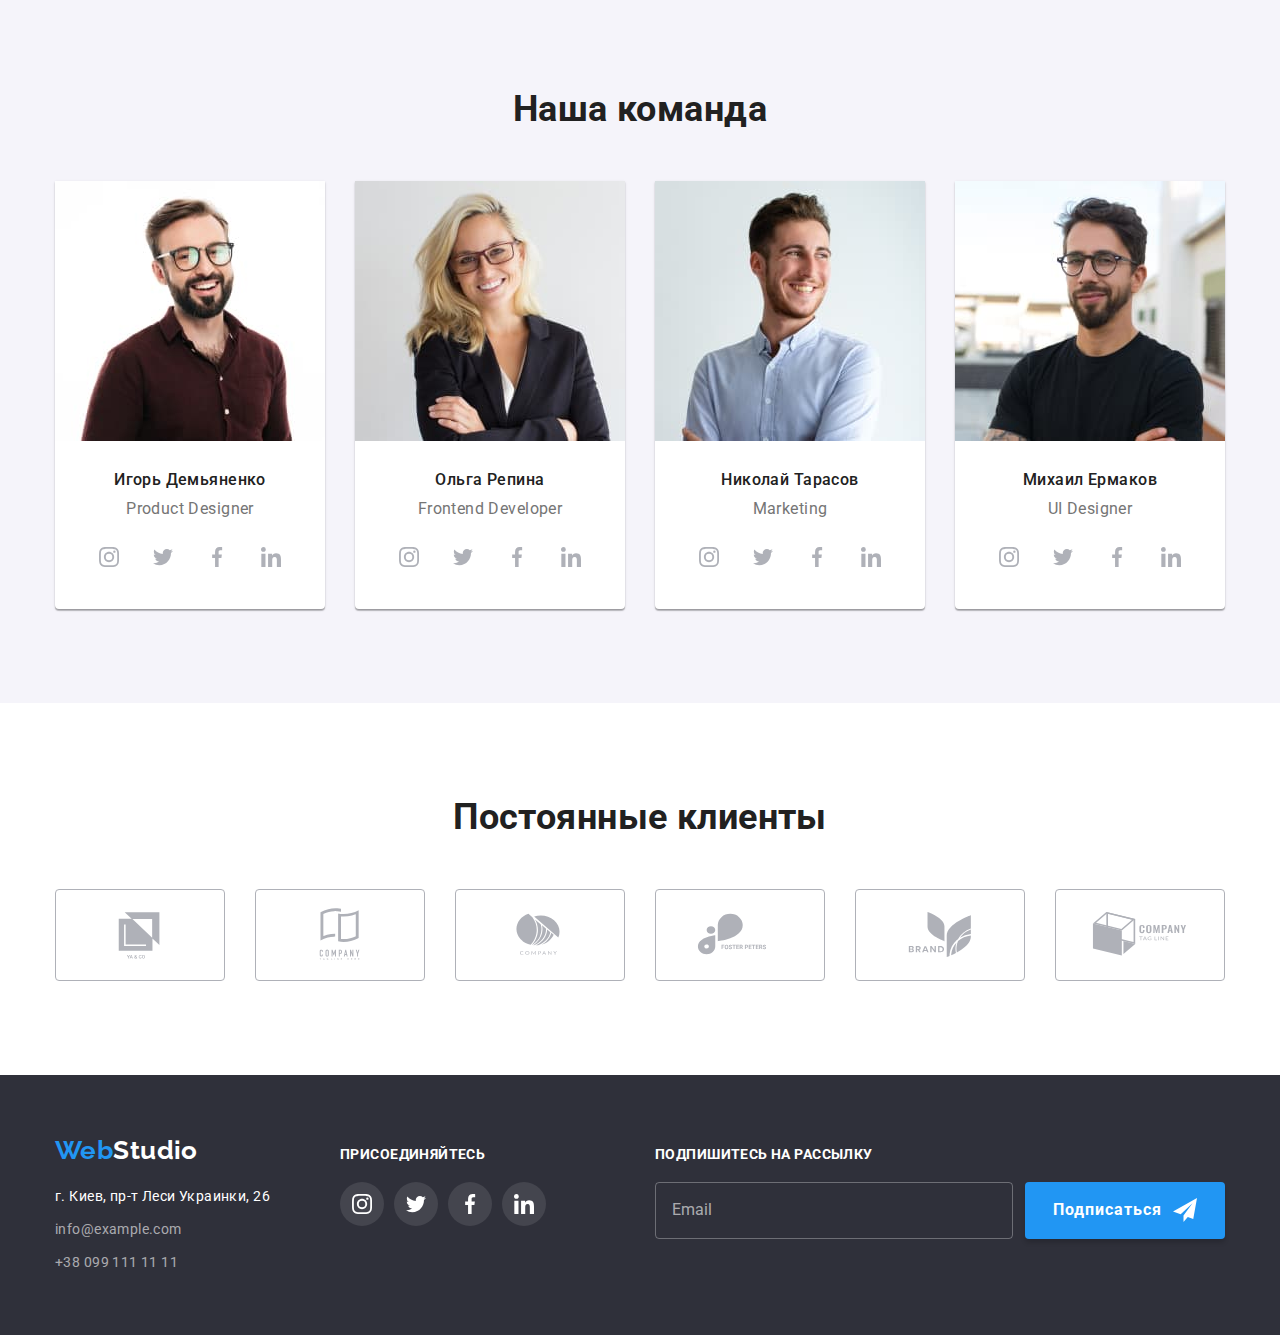
==== commit ce9de9fc: "modal checkbox" ====
--- a/index.html
+++ b/index.html
@@ -28,7 +28,7 @@
             <li class="mobile-menu__item"><a class="link mobile-menu__link" href="./portfolio.html">Портфолио</a></li>
             <li class="mobile-menu__item"><a class="link mobile-menu__link" href="">Контакты</a></li>
           </ul>
-          <div class="modal-menu__wrap">
+          <div>
             <ul class="list mobile-menu__list mobile-menu__list--contacts">
               <li class="mobile-menu__item">
                 <a class="link mobile-menu__contacts-link current" href="tel:+380961111111"> +38 096 111 11 11 </a>
@@ -606,24 +606,34 @@
               id="order-comment"
             ></textarea>
           </div>
-          <div class="checkbox-container checkbox-container__position">
+          <!-- <div class="checkbox-container checkbox-container__position">
             <label for="policy" class="checkbox__label"
               ><input type="checkbox" name="policy" value="Agree" class="checkbox__input" id="policy" />
               <span class="checkbox__wrap checkbox__wrap-margin">
                 <svg class="checkbox__icon" width="16" height="15">
-                  <use href="./images/icons.svg#icon-check"></use>
-                </svg>
-              </span>
-              Соглашаюсь с рассылкой и принимаю
-              <a
-                href=""
-                target="_blank"
-                rel="noopener noreferrer"
-                class="checkbox__link--accented checkbox__link-margin"
-                >Условия договора</a
+                  <use href="./images/icons.svg#icon-check"></use></svg></span
+              ><span> Соглашаюсь с рассылкой и принимаю</span
+              ><span>
+                <a
+                  href=""
+                  target="_blank"
+                  rel="noopener noreferrer"
+                  class="checkbox__link--accented checkbox__link-margin"
+                  >Условия договора</a
+                ></span
               ></label
             >
-          </div>
+          </div>-->
+          <input class="visually-hidden checkbox__input" type="checkbox" name="policy" id="policy" required />
+          <label class="checkbox__label checkbox__label-margin" for="policy"
+            >Соглашаюсь с рассылкой и принимаю<a
+              href=""
+              target="_blank"
+              rel="noopener noreferrer"
+              class="checkbox__link--accented checkbox__link-margin"
+              >Условия договора</a
+            ></label
+          >
           <button type="submit" class="contact-form__submit-button">Отправить</button>
         </form>
       </div>
--- a/css/main.min.css
+++ b/css/main.min.css
@@ -1,2 +1,2 @@
-:root{--main-text-color: #757575;--title-color: #212121;--nav-header-color: #000;--accent-color: #2196f3;--alt-title-color: #fff;--svg-icon-color: #afb1b8;--dark-background: #2f303a;--solutions-down-bg-color: #c4c4c4;--solutions-gradient-color: rgba(47, 48, 58, 0.4);--light-background: #f5f4fa;--header-border-color: #ececec;--projects-border-color: #eeeeee;--modal-close-button-border: rgba(0, 0, 0, 0.1);--works-overlay-color: rgba(47, 48, 58, 0.8);--project-overlay-color: rgba(33, 150, 243, 0.9);--backdrop-background-color: #00000033;--modal-form-input-border: rgba(33, 33, 33, 0.2);--main-font: 'Roboto', sans-serif;--title-font: 'Roboto', sans-serif;--logo-font: 'Raleway', sans-serif;--cubic-bezier: cubic-bezier(0.4, 0, 0.2, 1)}.contacts__email,.contacts__phone,.contact-form,.checkbox-container,.checkbox__label,.features__icon-wrap,.works__list,.works__overlay,.team-list,.filter__list,.projects,.overlay,.subscribe-container,.subscribe__email,.subscribe__button,.subscribe__icon,.header-container,.navigation__pages{display:flex}body{font-family:var(--main-font);font-size:14px;line-height:1.14;letter-spacing:0.03em;color:var(--main-text-color);background-color:var(--alt-title-color)}body.modal-open{overflow:hidden}body.is-open{overflow:hidden;height:100vh}h1,h2,h3,h4,h5,h6{margin:0}.container{padding-left:15px;padding-right:15px}@media screen and (min-width: 480px){.container{max-width:100%;margin-left:auto;margin-right:auto}}@media screen and (min-width: 768px){.container{max-width:768px}}@media screen and (min-width: 1200px){.container{max-width:1200px}}.section{padding-top:60px;padding-bottom:60px}@media screen and (min-width: 1200px){.section{padding-top:94px;padding-bottom:94px}}img{display:block;max-width:100%;height:auto}.link{color:inherit;text-decoration:none;transition:color 250ms var(--cubic-bezier)}.link:hover,.link:focus{color:var(--accent-color)}.title{color:var(--title-color)}.list{padding:0;margin:0;list-style:none}.visually-hidden{position:absolute !important;clip:rect(1px, 1px, 1px, 1px);padding:0 !important;border:0 !important;height:1px !important;width:1px !important;overflow:hidden}.mobile-menu__button{display:inline-flex;background-color:transparent;border:none;width:40px;height:40px;margin-left:auto;margin-right:0;padding:0;cursor:pointer;z-index:70}.mobile-menu__button.is-open{position:fixed;top:10px;right:15px}@media screen and (min-width: 768px){.mobile-menu__button{display:none}}.mobile-menu__button .mobile-menu__icon-close{display:none}.mobile-menu__button.is-open .mobile-menu__icon-close{display:block}.mobile-menu__button.is-open .mobile-menu__icon-menu{display:none}.mobile-menu__icon-close,.mobile-menu__icon-menu{fill:var(--title-color);transition:fill 250ms var(--cubic-bezier)}.mobile-menu__icon-close:focus,.mobile-menu__icon-close:hover,.mobile-menu__icon-menu:focus,.mobile-menu__icon-menu:hover{fill:var(--accent-color)}.mobile-menu__container{position:fixed;top:0;left:0;width:100vw;height:100vh;background-color:var(--alt-title-color);padding:48px 40px;z-index:50;display:none}@media screen and (max-width: 767px){.mobile-menu__container.is-open{display:flex;flex-direction:column;justify-content:space-between}}.mobile-menu__contacts-link{display:inline-block;font-weight:500;font-size:24px;line-height:1.16;letter-spacing:0.02em;color:var(--main-text-color);text-decoration:none;transform:font-size 250ms var(--cubic-bezier),line-height 250ms var(--cubic-bezier),color 250ms var(--cubic-bezier)}.mobile-menu__contacts-link:hover,.mobile-menu__contacts-link:focus,.mobile-menu__contacts-link.current{font-size:26px;line-height:1.17;color:var(--accent-color)}@media screen and (max-width: 479.9px){.mobile-menu__contacts-link{font-size:20px;line-height:1.16}}.mobile-menu__item:not(:last-child){margin-bottom:32px}.mobile-menu__link{display:inline-block;font-weight:500;font-size:40px;line-height:1.16;letter-spacing:0.02em;color:var(--title-color);transition:color 250ms var(--cubic-bezier)}.mobile-menu__link:hover,.mobile-menu__link:focus{color:var(--accent-color)}@media screen and (max-width: 479.9px){.mobile-menu__link{font-size:32px;line-height:1.16}}.mobile-menu__link--current{color:var(--accent-color)}.mobile-menu_social-network{display:flex;flex-wrap:wrap;margin-top:64px}.mobile-menu__social-network-item{padding-left:10px;padding-right:10px;margin-bottom:10px}.mobile-menu__social-network-item:first-child{padding-left:0}@media screen and (min-width: 480px){.mobile-menu__social-network-item{margin-bottom:0}}.mobile-menu__social-network-link{position:relative;font-weight:500;font-size:18px;line-height:1.22;letter-spacing:0.02em;color:var(--accent-color)}.mobile-menu__social-network-link::after{content:'';position:absolute;right:-15%;top:0;width:1px;height:22px;display:block;background-color:var(--modal-form-input-border)}@media screen and (max-width: 479.9px){.mobile-menu__social-network-link{font-size:inherit;line-height:1.16}}.mobile-menu__social-network-link--no-border{position:relative;font-weight:500;font-size:18px;line-height:1.22;letter-spacing:0.02em;color:var(--accent-color)}@media screen and (max-width: 479.9px){.mobile-menu__social-network-link--no-border{font-size:inherit;line-height:1.16}}.logo-link{color:inherit;text-decoration:none}.header-logo{font-family:var(--logo-font);font-weight:700;font-size:26px;line-height:1.19;color:var(--nav-header-color)}@media screen and (max-width: 769.9px){.header-logo{margin-left:0}}@media screen and (min-width: 768px){.header-logo{padding-top:24px;padding-bottom:25px}}@media screen and (min-width: 1200px){.header-logo{margin-right:93px}}.footer-logo{display:flex;text-align:center;align-items:center;justify-content:center;font-family:var(--logo-font);font-weight:700;font-size:26px;line-height:1.19;color:var(--alt-title-color)}@media screen and (min-width: 1200px){.footer-logo{justify-content:left}}.footer-logo__margin{margin-bottom:20px}.logo-link--accented{color:var(--accent-color)}@media screen and (max-width: 767.9px){.contacts{display:none}}@media screen and (min-width: 768px) and (max-width: 1199.9px){.contacts{flex-direction:column}}@media screen and (min-width: 1200px){.contacts{display:flex;flex-direction:row}}.contacts__email{position:relative;align-items:center;font-weight:500;letter-spacing:0.02em}@media screen and (min-width: 768px) and (max-width: 1199.9px){.contacts__email{padding-top:10px}}@media screen and (min-width: 1200px){.contacts__email{padding-top:32px;padding-bottom:32px}}.contacts__phone{position:relative;align-items:center;font-weight:500;letter-spacing:0.02em}@media screen and (min-width: 768px) and (max-width: 1199.9px){.contacts__phone{padding-bottom:10px}}@media screen and (min-width: 1200px){.contacts__phone{padding-top:32px;padding-bottom:32px}}@media screen and (min-width: 768px) and (max-width: 1199.98px){.contacts__item:not(:last-child){margin-bottom:10px}}@media screen and (min-width: 1200px){.contacts__item:not(:last-child){margin-right:30px}}.contacts__icon{fill:currentColor;margin-right:10px}.solutions{padding-top:118px;padding-bottom:118px;margin-left:auto;margin-right:auto;text-align:center;background-image:linear-gradient(to right, var(--solutions-gradient-color), var(--solutions-gradient-color)),url("../images/bg-image/mobile-bg@1x.jpg");color:var(--alt-title-color);background-repeat:no-repeat;background-position:center;background-size:cover}@media screen and (min-width: 480px){.solutions{max-width:1600px}}@media screen and (min-width: 480px) and (max-width: 1199.9px){.solutions{height:400px}}@media screen and (min-width: 1200px){.solutions{padding-top:200px;padding-bottom:200px;height:600px;background-position:center}}@media (min-device-pixel-ratio: 2), (-webkit-min-device-pixel-ratio: 2), (min-resolution: 192dpi), (min-resolution: 2dppx){.solutions{background-image:linear-gradient(to right, var(--solutions-gradient-color), var(--solutions-gradient-color)),url("../images/bg-image/mobile-bg@2x.jpg")}}@media (min-width: 768px){.solutions{background-image:linear-gradient(to right, var(--solutions-gradient-color), var(--solutions-gradient-color)),url("../images/bg-image/tablet-bg@1x.jpg")}}@media (min-width: 768px) and (min-device-pixel-ratio: 2), (min-width: 768px) and (-webkit-min-device-pixel-ratio: 2), (min-width: 768px) and (min-resolution: 192dpi), (min-width: 768px) and (min-resolution: 2dppx){.solutions{background-image:linear-gradient(to right, var(--solutions-gradient-color), var(--solutions-gradient-color)),url("../images/bg-image/tablet-bg@2x.jpg")}}@media (min-width: 1200px){.solutions{background-image:linear-gradient(to right, var(--solutions-gradient-color), var(--solutions-gradient-color)),url("../images/bg-image/desktop-bg@1x.jpg");background-position:center}}@media (min-width: 1200px) and (min-device-pixel-ratio: 2), (min-width: 1200px) and (-webkit-min-device-pixel-ratio: 2), (min-width: 1200px) and (min-resolution: 192dpi), (min-width: 1200px) and (min-resolution: 2dppx){.solutions{background-image:linear-gradient(to right, var(--solutions-gradient-color), var(--solutions-gradient-color)),url("../images/bg-image/desktop-bg@2x.jpg")}}.solutions__title{max-width:360px;font-weight:900;font-size:26px;text-transform:uppercase;line-height:1.62;letter-spacing:0.06em}@media screen and (min-width: 1200px){.solutions__title{max-width:696px;font-size:44px;line-height:1.36}}.solutions__title-margin{margin-left:auto;margin-right:auto;margin-bottom:30px}.solutions__button{min-width:200px;padding:10px 32px;font-weight:700;font-size:16px;line-height:1.88;letter-spacing:0.06em;cursor:pointer;box-shadow:0px 4px 4px rgba(0,0,0,0.15);border-radius:4px;border:0;background-color:var(--accent-color);color:inherit;transition:color 250ms var(--cubic-bezier),background-color 250ms var(--cubic-bezier),box-shadow 250ms var(--cubic-bezier)}.backdrop{position:fixed;left:0;top:0;width:100%;height:100%;z-index:99;background-color:var(--backdrop-background-color);overflow-y:scroll;transition:opacity 250ms var(--cubic-bezier),visibility 250ms var(--cubic-bezier)}.solutions-modal{position:relative;width:100%;height:fit-content;padding:40px;background-color:var(--alt-title-color);box-shadow:0px 1px 3px rgba(0,0,0,0.12),0px 1px 1px rgba(0,0,0,0.14),0px 2px 1px rgba(0,0,0,0.2);border-radius:4px;opacity:1;transition:transform 250ms var(--cubic-bezier),opacity 250ms var(--cubic-bezier)}@media screen and (min-width: 480px){.solutions-modal{position:absolute;max-width:450px;left:50%;top:50%;transform:translate(-50%, -50%) scale(1)}}@media screen and (min-width: 1200px){.solutions-modal{min-width:528px;height:fit-content}}.is-hidden .solutions-modal{opacity:0;transform:translate(-50%, -50%) scale(0.5);transition:transform 250ms var(--cubic-bezier),opacity 250ms var(--cubic-bezier)}.solutions-modal__close-button{position:absolute;top:8px;right:8px;padding:5px 7px 7px 5px;width:30px;height:30px;background-color:var(--alt-title-color);border:1px solid var(--modal-close-button-border);border-radius:50%;cursor:pointer}.solutions-modal__close-icon{fill:var(--nav-header-color);transition:fill 250ms var(--cubic-bezier)}.solutions-modal__close-button:hover .solutions-modal__close-icon,.solutions-modal__close-button:focus .solutions-modal__close-icon{fill:var(--accent-color)}.modal-title{display:block;font-weight:700;font-size:20px;line-height:1.15;text-align:center}.modal-title__margin{margin-bottom:12px}.is-hidden{opacity:0;visibility:hidden;pointer-events:none;transition:opacity 250ms var(--cubic-bezier),visibility 250ms var(--cubic-bezier)}.contact-form{flex-direction:column}.input-container{position:relative;display:block}.input-container__margin{margin-bottom:10px}.input-container__comment-margin{margin-bottom:20px}.contact-form__label{margin-bottom:4px;font-size:12px;line-height:1.17;letter-spacing:0.01em;color:var(--main-text-color)}.contact-form__field{width:100%;height:40px;padding-left:42px;border:1px solid var(--modal-form-input-border);border-radius:4px;outline:none;transition:border-color 250ms var(--cubic-bezier)}.contact-form__field:focus{border-color:var(--accent-color)}.contact-form__icon{position:absolute;top:11px;left:12px;transition:fill 250ms var(--cubic-bezier)}.contact-form__field:focus+.contact-form__icon{fill:var(--accent-color)}.contact-form__message{resize:none;height:120px;padding:12px 16px}.contact-form__message::placeholder{font-size:12px;line-height:1.17;letter-spacing:0.01em;color:rgba(117,117,117,0.5)}.checkbox-container{justify-content:center;align-items:center;margin-bottom:30px}.checkbox__input{-webkit-appearance:none;-moz-appearance:none;-appearance:none;position:absolute}.checkbox__wrap{position:relative;align-self:end;width:16px;height:15px;background-color:var(--alt-title-color);border:2px solid var(--nav-header-color);border-radius:2px;cursor:pointer;transition:background-color 250ms var(--cubic-bezier),border 250ms var(--cubic-bezier)}@media screen and (min-width: 1200px){.checkbox__wrap{align-self:center}}.checkbox__input:hover+.checkbox__wrap{border:2px solid var(--accent-color)}.checkbox__input:checked+.checkbox__wrap{background-color:var(--accent-color);border:2px solid var(--accent-color)}.checkbox__wrap-margin{margin-right:7px}.checkbox__icon{position:absolute;top:50%;left:50%;transform:translate(-50%, -50%);fill:var(--alt-title-color);stroke:var(--alt-title-color)}.checkbox__label{text-align:center;font-size:12px;line-height:1.16;white-space:nowrap}@media screen and (min-width: 1200px){.checkbox__label{font-size:14px;line-height:1.71}}.checkbox__link--accented{color:var(--accent-color)}.checkbox__link-margin{margin-left:5px}.contact-form__submit-button{width:200px;height:50px;margin-left:auto;margin-right:auto;padding:10px 55px 10px 56px;font-weight:700;font-size:16px;line-height:1.88;letter-spacing:0.06em;cursor:pointer;box-shadow:0px 4px 4px rgba(0,0,0,0.15);border-radius:4px;border:0;background-color:var(--accent-color);color:var(--alt-title-color);transition:color 250ms var(--cubic-bezier),background-color 250ms var(--cubic-bezier),box-shadow 250ms var(--cubic-bezier)}.features{margin-left:-30px;margin-top:-30px}@media screen and (min-width: 768px){.features{display:flex;flex-wrap:wrap}}.features__cards{margin-left:30px;margin-top:30px}@media screen and (min-width: 480px){.features__cards{flex-basis:calc((100% - 1 * 30px) / 1)}}@media screen and (min-width: 768px){.features__cards{flex-basis:calc((100% - 2 * 30px) / 2)}}@media screen and (min-width: 1200px){.features__cards{flex-basis:calc((100% - 4 * 30px) / 4)}}.features__icon-wrap{align-items:center;justify-content:center;height:120px;margin-bottom:30px;background-color:var(--light-background)}.features__titles{min-width:270px;font-weight:700;text-transform:uppercase;margin-bottom:10px}@media screen and (max-width: 767.9px){.features__titles{text-align:center}}.features__text{min-width:270px;line-height:1.71;margin-bottom:0px}.section-title{font-weight:700;font-size:36px;line-height:1.16;text-align:center;margin-bottom:30px}@media screen and (min-width: 1200px){.section-title{margin-bottom:50px}}@media screen and (max-width: 1199.9px){.works{display:none}}@media screen and (min-width: 1200px){.works{display:block;padding-top:0}}.works__list{margin-right:-30px}.works__card{flex-basis:calc((100% - 3 * 30px) / 3);margin-right:30px}.works__thumb{position:relative}.works__overlay{position:absolute;justify-content:center;align-items:center;width:100%;height:24%;left:50%;bottom:0;background-color:var(--works-overlay-color);transform:translate(-50%, 0)}.works__text{font-weight:700;text-align:center;text-transform:uppercase;color:var(--alt-title-color);margin:0}.team{background-color:var(--light-background)}.team-list{flex-direction:column}@media screen and (min-width: 768px){.team-list{flex-direction:row;flex-wrap:wrap}}.team-list__margin{margin-left:-30px;margin-top:-30px}.team-list__card{background-color:var(--alt-title-color);box-shadow:0px 1px 3px rgba(0,0,0,0.12),0px 1px 1px rgba(0,0,0,0.14),0px 2px 1px rgba(0,0,0,0.2);border-bottom-left-radius:4px;border-bottom-right-radius:4px}@media screen and (min-width: 480px){.team-list__card{flex-basis:calc((100% - 30px) / 1);align-self:center}}@media screen and (min-width: 768px){.team-list__card{flex-basis:calc((100% - 2 * 30px) / 2)}}@media screen and (min-width: 1200px){.team-list__card{flex-basis:calc((100% - 4 * 30px) / 4)}}.team-list__card-margin{margin-left:30px;margin-top:30px}.team-list__card-text{padding:30px 32px 24px 32px;text-align:center}@media screen and (min-width: 1200px){.team-list__card-text{padding:30px 32px}}.team-list__name{font-weight:500;font-size:16px;line-height:1.18}.team-list__name-margin{margin-bottom:10px}.team-list__profession{font-size:16px;line-height:1.18}.team-list__profession-margin{margin-top:0;margin-bottom:16px}.social-networks__list{display:inline-flex}.social-network__margin:not(:last-child){margin-right:10px}.social-network__link{display:inline-flex;align-items:center;justify-content:center;width:44px;height:44px;border-radius:50%;background-color:var(--alt-title-color);transform:translateY(0);transition:transform 250ms var(--cubic-bezier),background-color 250ms var(--cubic-bezier)}.social-network__link:hover,.social-network__link:focus{background-color:var(--accent-color);transform:translateY(-5%)}.social-network__icon{fill:var(--svg-icon-color);transform:translateY(0);transition:transform 250ms var(--cubic-bezier),fill 250ms var(--cubic-bezier)}.social-network__link:hover .social-network__icon,.social-network__link:focus .social-network__icon{fill:var(--alt-title-color);transform:translateY(-3%)}.clients__list{display:flex;flex-wrap:wrap;justify-content:center;flex-basis:calc((100% - 2 * 30px) / 2);margin-top:calc(-1 * 30px);margin-left:calc(-1 * 30px)}.clients__item{margin-top:30px;margin-left:30px}@media screen and (min-width: 768px){.clients__item{flex-basis:calc((100% - 3 * 30px) / 3)}}@media screen and (min-width: 1200px){.clients__item{flex-basis:calc((100% - 6 * 30px) / 6)}}.clients__link{display:flex;align-items:center;justify-content:center;height:92px;border:1px solid var(--svg-icon-color);border-radius:4px;transform:translateY(0);transition:transform 250ms var(--cubic-bezier),border 250ms var(--cubic-bezier)}@media screen and (max-width: 767.9px){.clients__link{width:170px}}.clients__link:hover,.clients__link:focus{border:1px solid var(--accent-color);transform:translateY(-5%)}.clients__icon{fill:var(--svg-icon-color);transform:translateY(0);transition:transform 250ms var(--cubic-bezier),fill 250ms var(--cubic-bezier)}.clients__link:hover .clients__icon,.clients__link:focus .clients__icon{fill:var(--accent-color);transform:translateY(-3%)}.filter__list{flex-wrap:wrap;margin-bottom:40px}@media screen and (max-width: 767.9px){.filter__list{margin-top:-15px;margin-left:-8px}}@media screen and (min-width: 768px){.filter__list{margin-bottom:30px;justify-content:center}}@media screen and (min-width: 1200px){.filter__list{margin-bottom:50px}}@media screen and (max-width: 767.9px){.filter__margin{margin-top:15px;margin-left:8px}}@media screen and (min-width: 768px){.filter__margin:not(:last-child){margin-right:8px}}.filter__button{display:inline-block;font-weight:500;font-size:16px;line-height:1.63;letter-spacing:inherit;text-align:center;cursor:pointer;background-color:var(--light-background);color:var(--title-color);border:0;border-radius:4px;padding:6px 22px;transition:background-color 250ms var(--cubic-bezier),color 250ms var(--cubic-bezier),box-shadow 250ms var(--cubic-bezier)}.filter__button:hover,.filter__button:focus,.filter__button.current{background-color:var(--accent-color);color:var(--alt-title-color);cursor:pointer;box-shadow:0px 3px 1px rgba(0,0,0,0.1),0px 1px 2px rgba(0,0,0,0.08),0px 2px 2px rgba(0,0,0,0.12)}.projects{align-items:center;flex-direction:column}@media screen and (min-width: 768px){.projects{align-items:stretch;flex-direction:row;flex-wrap:wrap}}.projects__margin{margin-top:-30px;margin-left:-30px}.projects__card{margin-left:30px;margin-top:30px;background:var(--alt-title-color)}@media screen and (min-width: 480px){.projects__card{flex-basis:calc((100% - 1 * 30px) / 1);flex-grow:1}}@media screen and (min-width: 768px){.projects__card{flex-basis:calc((100% - 2 * 30px) / 2);flex-grow:0}}@media screen and (min-width: 1200px){.projects__card{flex-basis:calc((100% - 3 * 30px) / 3)}}.projects__link{display:flex;flex-direction:column;height:100%;text-decoration:none;color:inherit;transition:box-shadow 250ms var(--cubic-bezier)}.projects__link:hover,.projects__link:focus{box-shadow:0px 1px 1px rgba(0,0,0,0.12),0px 4px 4px rgba(0,0,0,0.06),1px 4px 6px rgba(0,0,0,0.16);transition:box-shadow 250ms var(--cubic-bezier)}.projects-container{position:relative;overflow:hidden}.overlay{position:absolute;justify-content:center;align-items:center;width:100%;height:100%;left:0;bottom:0;padding:63px 24px;background-color:var(--project-overlay-color);transform:translateY(100%);opacity:0;transition:transform 250ms var(--cubic-bezier),opacity 250ms var(--cubic-bezier)}.projects__link:hover .overlay,.projects__link:focus .overlay{transform:translateY(0);opacity:1;transition:transform 250ms var(--cubic-bezier),opacity 250ms var(--cubic-bezier)}.overlay__text{font-size:inherit;line-height:inherit;color:var(--alt-title-color)}@media screen and (min-width: 480px){.overlay__text{font-size:18px;line-height:1.56}}.project{padding:20px 24px;border-left:1px solid var(--projects-border-color);border-right:1px solid var(--projects-border-color);border-bottom:1px solid var(--projects-border-color);flex-grow:1}.project__title{font-weight:700;font-size:18px;line-height:2;letter-spacing:0.06em}.project__title-margin{margin-bottom:4px}.project__text{font-size:16px;line-height:1.88}.project__text-margin{margin:0}@media screen and (max-width: 767.9px){.contacts-block{display:flex;flex-direction:column;align-items:center}}@media screen and (min-width: 768px) and (max-width: 1199.9px){.contacts-block{display:flex;justify-content:space-around;margin-bottom:60px;align-items:center}}@media screen and (min-width: 1200px){.contacts-block{display:flex;align-items:baseline}}@media screen and (max-width: 767.9px){.address-block{margin-bottom:60px;text-align:center}}@media screen and (min-width: 1200px){.address-block{margin-right:70px}}.address{font-style:inherit;line-height:1.71;color:var(--alt-title-color);text-align:center}@media screen and (min-width: 1200px){.address{text-align:left}}.address__margin:not(:last-child){margin-bottom:9px}.address__map{color:inherit;text-decoration:none}.address__contacts{color:rgba(255,255,255,0.6);text-decoration:none}@media screen and (max-width: 767.9px){.footer-social-networks{margin-bottom:60px}}@media screen and (max-width: 1199.9px){.footer-social-networks{text-align:center}}@media screen and (min-width: 768px) and (max-width: 1199.9px){.footer-social-networks{margin-bottom:55px}}.footer-social-networks__text{font-weight:700;text-transform:uppercase;color:var(--alt-title-color)}.footer-social-networks__text-margin{margin-bottom:20px}@media screen and (min-width: 1200px){.footer-social-networks__text-margin{margin-top:0px}}.footer-social-network__link{display:inline-flex;align-items:center;justify-content:center;width:44px;height:44px;background-color:rgba(255,255,255,0.1);border-radius:50%;transition:background-color 250ms var(--cubic-bezier)}.footer-social-network__link:hover,.footer-social-network__link:focus{background-color:var(--accent-color);border-radius:50%}.footer-social-network__icon{fill:var(--alt-title-color)}@media screen and (max-width: 1199.9px){.subscribe__form{display:flex;flex-direction:column;align-items:center}}@media screen and (min-width: 1200px){.subscribe__form{min-width:570px;margin-left:auto}}.subscribe__label{display:block;font-weight:700;text-transform:uppercase;color:var(--alt-title-color);margin-bottom:20px}@media screen and (min-width: 1200px){.subscribe__label{margin-left:0}}.subscribe-container{flex-direction:column;align-items:center}@media screen and (min-width: 1200px){.subscribe-container{flex-direction:row;justify-content:space-between}}.subscribe__email{align-self:stretch;padding:15px 16px 15px 16px;min-width:358px;border:1px solid rgba(255,255,255,0.3);border-radius:4px;outline:none;background-color:transparent;color:rgba(255,255,255,0.6);transition:border-color 250ms var(--cubic-bezier)}@media screen and (min-width: 480px){.subscribe__email{min-width:450px}}@media screen and (max-width: 1199.98px){.subscribe__email{margin-bottom:20px}}@media screen and (min-width: 1200px){.subscribe__email{min-width:358px;margin-right:12px}}.subscribe__email:focus{border:1px solid var(--accent-color)}.subscribe__email::placeholder{font-weight:400;font-size:16px;line-height:1.25;color:rgba(255,255,255,0.6)}.subscribe__button{padding:13px 28px;margin:0;align-items:center;justify-content:space-between;min-width:200px;font-weight:700;font-size:16px;line-height:1.88;letter-spacing:0.06em;cursor:pointer;box-shadow:0px 4px 4px rgba(0,0,0,0.15);border-radius:4px;border:0;background-color:var(--accent-color);color:var(--alt-title-color)}.subscribe__icon{align-self:center;fill:var(--alt-title-color)}.header-border{position:relative;border-bottom:1px solid var(--header-border-color)}.header-container{align-items:center}@media screen and (max-width: 767.9px){.header-container{padding-top:10px;padding-bottom:10px}}@media screen and (min-width: 768px) and (max-width: 1199.9px){.header-container{justify-content:space-between}}@media screen and (min-width: 1200px){.navigation__position{margin-right:auto}}.navigation__pages{position:relative;font-weight:500;letter-spacing:0.02em;color:var(--title-color)}@media screen and (max-width: 767.9px){.navigation__pages{display:none}}.navigation__page--current{color:var(--accent-color)}.navigation__page--current::after{position:absolute;content:'';left:0;bottom:0;width:100%;height:4px;border-radius:2px;background-color:var(--accent-color);opacity:1;transform:translateY(1px);transition:opacity 250ms var(--cubic-bezier)}.navigation__page:not(:last-child){margin-right:50px}.navigation__link{display:inline-block;position:relative;padding-top:32px;padding-bottom:32px}.footer-section{background-color:var(--dark-background);padding-top:60px;padding-bottom:60px}@media screen and (max-width: 767.9px){.footer-container{display:flex;flex-direction:column}}@media screen and (min-width: 1200px){.footer-container{display:flex;align-items:baseline;justify-content:space-between}}
+:root{--main-text-color: #757575;--title-color: #212121;--nav-header-color: #000;--accent-color: #2196f3;--alt-title-color: #fff;--svg-icon-color: #afb1b8;--dark-background: #2f303a;--solutions-down-bg-color: #c4c4c4;--solutions-gradient-color: rgba(47, 48, 58, 0.4);--light-background: #f5f4fa;--header-border-color: #ececec;--projects-border-color: #eeeeee;--modal-close-button-border: rgba(0, 0, 0, 0.1);--works-overlay-color: rgba(47, 48, 58, 0.8);--project-overlay-color: rgba(33, 150, 243, 0.9);--backdrop-background-color: #00000033;--modal-form-input-border: rgba(33, 33, 33, 0.2);--main-font: 'Roboto', sans-serif;--title-font: 'Roboto', sans-serif;--logo-font: 'Raleway', sans-serif;--cubic-bezier: cubic-bezier(0.4, 0, 0.2, 1)}.contacts__email,.contacts__phone,.contact-form,.features__icon-wrap,.works__list,.works__overlay,.team-list,.filter__list,.projects,.overlay,.subscribe-container,.subscribe__email,.subscribe__button,.subscribe__icon,.header-container,.navigation__pages{display:flex}body{font-family:var(--main-font);font-size:14px;line-height:1.14;letter-spacing:0.03em;color:var(--main-text-color);background-color:var(--alt-title-color)}body.modal-open{overflow:hidden}body.is-open{overflow:hidden}body.menu-open{overflow:hidden;height:100vh}h1,h2,h3,h4,h5,h6{margin:0}.container{padding-left:15px;padding-right:15px}@media screen and (min-width: 480px){.container{max-width:100%;margin-left:auto;margin-right:auto}}@media screen and (min-width: 768px){.container{max-width:768px}}@media screen and (min-width: 1200px){.container{max-width:1200px}}.section{padding-top:60px;padding-bottom:60px}@media screen and (min-width: 1200px){.section{padding-top:94px;padding-bottom:94px}}img{display:block;max-width:100%;height:auto}.link{color:inherit;text-decoration:none;transition:color 250ms var(--cubic-bezier)}.link:hover,.link:focus{color:var(--accent-color)}.title{color:var(--title-color)}.list{padding:0;margin:0;list-style:none}.visually-hidden{position:absolute !important;clip:rect(1px, 1px, 1px, 1px);padding:0 !important;border:0 !important;height:1px !important;width:1px !important;overflow:hidden}.mobile-menu__button{display:inline-flex;background-color:transparent;border:none;width:40px;height:40px;margin-left:auto;margin-right:0;padding:0;cursor:pointer;z-index:70}.mobile-menu__button.is-open{position:fixed;top:10px;right:15px}@media screen and (min-width: 768px){.mobile-menu__button{display:none}}.mobile-menu__button .mobile-menu__icon-close{display:none}.mobile-menu__button.is-open .mobile-menu__icon-close{display:block}.mobile-menu__button.is-open .mobile-menu__icon-menu{display:none}.mobile-menu__icon-close,.mobile-menu__icon-menu{fill:var(--title-color);transition:fill 250ms var(--cubic-bezier)}.mobile-menu__icon-close:focus,.mobile-menu__icon-close:hover,.mobile-menu__icon-menu:focus,.mobile-menu__icon-menu:hover{fill:var(--accent-color)}.mobile-menu__container{position:fixed;top:0;left:0;width:100vw;height:100vh;background-color:var(--alt-title-color);padding:48px 40px;z-index:50;display:none;overflow-y:scroll}@media screen and (max-width: 767px){.mobile-menu__container.is-open{display:flex;flex-direction:column;justify-content:space-between;flex-grow:2}}.mobile-menu__list{display:flex;flex-direction:column;flex-grow:2}.mobile-menu__contacts-link{display:inline-block;font-weight:500;font-size:24px;line-height:1.16;letter-spacing:0.02em;color:var(--main-text-color);text-decoration:none;transform:font-size 250ms var(--cubic-bezier),line-height 250ms var(--cubic-bezier),color 250ms var(--cubic-bezier)}.mobile-menu__contacts-link:hover,.mobile-menu__contacts-link:focus,.mobile-menu__contacts-link.current{font-size:26px;line-height:1.17;color:var(--accent-color)}@media screen and (max-width: 479.9px){.mobile-menu__contacts-link{font-size:20px;line-height:1.16}}.mobile-menu__item:not(:last-child){margin-bottom:32px}.mobile-menu__link{display:inline-block;font-weight:500;font-size:40px;line-height:1.16;letter-spacing:0.02em;color:var(--title-color);transition:color 250ms var(--cubic-bezier)}.mobile-menu__link:hover,.mobile-menu__link:focus{color:var(--accent-color)}@media screen and (max-width: 479.9px){.mobile-menu__link{font-size:32px;line-height:1.16}}.mobile-menu__link--current{color:var(--accent-color)}.mobile-menu_social-network{display:flex;flex-wrap:wrap;margin-top:64px}.mobile-menu__social-network-item{padding-left:10px;padding-right:10px;margin-bottom:10px}.mobile-menu__social-network-item:first-child{padding-left:0}@media screen and (min-width: 480px){.mobile-menu__social-network-item{margin-bottom:0}}.mobile-menu__social-network-link{position:relative;font-weight:500;font-size:18px;line-height:1.22;letter-spacing:0.02em;color:var(--accent-color)}.mobile-menu__social-network-link::after{content:'';position:absolute;right:-15%;top:0;width:1px;height:22px;display:block;background-color:var(--modal-form-input-border)}@media screen and (max-width: 479.9px){.mobile-menu__social-network-link{font-size:inherit;line-height:1.16}}.mobile-menu__social-network-link--no-border{position:relative;font-weight:500;font-size:18px;line-height:1.22;letter-spacing:0.02em;color:var(--accent-color)}@media screen and (max-width: 479.9px){.mobile-menu__social-network-link--no-border{font-size:inherit;line-height:1.16}}.logo-link{color:inherit;text-decoration:none}.header-logo{font-family:var(--logo-font);font-weight:700;font-size:26px;line-height:1.19;color:var(--nav-header-color)}@media screen and (max-width: 769.9px){.header-logo{margin-left:0}}@media screen and (min-width: 768px){.header-logo{padding-top:24px;padding-bottom:25px}}@media screen and (min-width: 1200px){.header-logo{margin-right:93px}}.footer-logo{display:flex;text-align:center;align-items:center;justify-content:center;font-family:var(--logo-font);font-weight:700;font-size:26px;line-height:1.19;color:var(--alt-title-color)}@media screen and (min-width: 1200px){.footer-logo{justify-content:left}}.footer-logo__margin{margin-bottom:20px}.logo-link--accented{color:var(--accent-color)}@media screen and (max-width: 767.9px){.contacts{display:none}}@media screen and (min-width: 768px) and (max-width: 1199.9px){.contacts{flex-direction:column}}@media screen and (min-width: 1200px){.contacts{display:flex;flex-direction:row}}.contacts__email{position:relative;align-items:center;font-weight:500;letter-spacing:0.02em}@media screen and (min-width: 768px) and (max-width: 1199.9px){.contacts__email{padding-top:10px}}@media screen and (min-width: 1200px){.contacts__email{padding-top:32px;padding-bottom:32px}}.contacts__phone{position:relative;align-items:center;font-weight:500;letter-spacing:0.02em}@media screen and (min-width: 768px) and (max-width: 1199.9px){.contacts__phone{padding-bottom:10px}}@media screen and (min-width: 1200px){.contacts__phone{padding-top:32px;padding-bottom:32px}}@media screen and (min-width: 768px) and (max-width: 1199.98px){.contacts__item:not(:last-child){margin-bottom:10px}}@media screen and (min-width: 1200px){.contacts__item:not(:last-child){margin-right:30px}}.contacts__icon{fill:currentColor;margin-right:10px}.solutions{padding-top:118px;padding-bottom:118px;margin-left:auto;margin-right:auto;text-align:center;background-image:linear-gradient(to right, var(--solutions-gradient-color), var(--solutions-gradient-color)),url("../images/bg-image/mobile-bg@1x.jpg");color:var(--alt-title-color);background-repeat:no-repeat;background-position:center;background-size:cover}@media screen and (min-width: 480px){.solutions{max-width:1600px}}@media screen and (min-width: 480px) and (max-width: 1199.9px){.solutions{height:400px}}@media screen and (min-width: 1200px){.solutions{padding-top:200px;padding-bottom:200px;height:600px;background-position:center}}@media (min-device-pixel-ratio: 2), (-webkit-min-device-pixel-ratio: 2), (min-resolution: 192dpi), (min-resolution: 2dppx){.solutions{background-image:linear-gradient(to right, var(--solutions-gradient-color), var(--solutions-gradient-color)),url("../images/bg-image/mobile-bg@2x.jpg")}}@media (min-width: 768px){.solutions{background-image:linear-gradient(to right, var(--solutions-gradient-color), var(--solutions-gradient-color)),url("../images/bg-image/tablet-bg@1x.jpg")}}@media (min-width: 768px) and (min-device-pixel-ratio: 2), (min-width: 768px) and (-webkit-min-device-pixel-ratio: 2), (min-width: 768px) and (min-resolution: 192dpi), (min-width: 768px) and (min-resolution: 2dppx){.solutions{background-image:linear-gradient(to right, var(--solutions-gradient-color), var(--solutions-gradient-color)),url("../images/bg-image/tablet-bg@2x.jpg")}}@media (min-width: 1200px){.solutions{background-image:linear-gradient(to right, var(--solutions-gradient-color), var(--solutions-gradient-color)),url("../images/bg-image/desktop-bg@1x.jpg");background-position:center}}@media (min-width: 1200px) and (min-device-pixel-ratio: 2), (min-width: 1200px) and (-webkit-min-device-pixel-ratio: 2), (min-width: 1200px) and (min-resolution: 192dpi), (min-width: 1200px) and (min-resolution: 2dppx){.solutions{background-image:linear-gradient(to right, var(--solutions-gradient-color), var(--solutions-gradient-color)),url("../images/bg-image/desktop-bg@2x.jpg")}}.solutions__title{max-width:360px;font-weight:900;font-size:26px;text-transform:uppercase;line-height:1.62;letter-spacing:0.06em}@media screen and (min-width: 1200px){.solutions__title{max-width:696px;font-size:44px;line-height:1.36}}.solutions__title-margin{margin-left:auto;margin-right:auto;margin-bottom:30px}.solutions__button{min-width:200px;padding:10px 32px;font-weight:700;font-size:16px;line-height:1.88;letter-spacing:0.06em;cursor:pointer;box-shadow:0px 4px 4px rgba(0,0,0,0.15);border-radius:4px;border:0;background-color:var(--accent-color);color:inherit;transition:color 250ms var(--cubic-bezier),background-color 250ms var(--cubic-bezier),box-shadow 250ms var(--cubic-bezier)}.backdrop{position:fixed;left:0;top:0;width:100%;height:100%;z-index:99;background-color:var(--backdrop-background-color);overflow-y:scroll;transition:opacity 250ms var(--cubic-bezier),visibility 250ms var(--cubic-bezier)}.solutions-modal{position:relative;width:100%;height:fit-content;padding:40px;background-color:var(--alt-title-color);box-shadow:0px 1px 3px rgba(0,0,0,0.12),0px 1px 1px rgba(0,0,0,0.14),0px 2px 1px rgba(0,0,0,0.2);border-radius:4px;opacity:1;transition:transform 250ms var(--cubic-bezier),opacity 250ms var(--cubic-bezier)}@media screen and (min-width: 480px){.solutions-modal{position:absolute;max-width:450px;left:50%;top:50%;transform:translate(-50%, -50%) scale(1)}}@media screen and (min-width: 1200px){.solutions-modal{min-width:528px;height:fit-content}}.is-hidden .solutions-modal{opacity:0;transform:translate(-50%, -50%) scale(0.5);transition:transform 250ms var(--cubic-bezier),opacity 250ms var(--cubic-bezier)}.solutions-modal__close-button{position:absolute;top:8px;right:8px;padding:5px 7px 7px 5px;width:30px;height:30px;background-color:var(--alt-title-color);border:1px solid var(--modal-close-button-border);border-radius:50%;cursor:pointer}.solutions-modal__close-icon{fill:var(--nav-header-color);transition:fill 250ms var(--cubic-bezier)}.solutions-modal__close-button:hover .solutions-modal__close-icon,.solutions-modal__close-button:focus .solutions-modal__close-icon{fill:var(--accent-color)}.modal-title{display:block;font-weight:700;font-size:20px;line-height:1.15;text-align:center}.modal-title__margin{margin-bottom:12px}.is-hidden{opacity:0;visibility:hidden;pointer-events:none;transition:opacity 250ms var(--cubic-bezier),visibility 250ms var(--cubic-bezier)}.contact-form{flex-direction:column}.input-container{position:relative;display:block}.input-container__margin{margin-bottom:10px}.input-container__comment-margin{margin-bottom:20px}.contact-form__label{margin-bottom:4px;font-size:12px;line-height:1.17;letter-spacing:0.01em;color:var(--main-text-color)}.contact-form__field{width:100%;height:40px;padding-left:42px;border:1px solid var(--modal-form-input-border);border-radius:4px;outline:none;transition:border-color 250ms var(--cubic-bezier)}.contact-form__field:focus{border-color:var(--accent-color)}.contact-form__icon{position:absolute;top:11px;left:12px;transition:fill 250ms var(--cubic-bezier)}.contact-form__field:focus+.contact-form__icon{fill:var(--accent-color)}.contact-form__message{resize:none;height:120px;padding:12px 16px}.contact-form__message::placeholder{font-size:12px;line-height:1.17;letter-spacing:0.01em;color:rgba(117,117,117,0.5)}.checkbox__label{display:inline-block;font-size:12px;line-height:1.16}@media screen and (min-width: 1200px){.checkbox__label{font-size:14px;line-height:1.71}}.checkbox__label::before{content:'';display:inline-block;width:16px;height:15px;position:relative;top:4px;background-color:var(--alt-title-color);border:2px solid var(--nav-header-color);border-radius:2px;cursor:pointer;margin-right:5px;transition:background-color 250ms var(--cubic-bezier),border 250ms var(--cubic-bezier)}.checkbox__input:hover+.checkbox__label::before,.checkbox__input:focus+.checkbox__label::before{box-shadow:0px 0px 0px 2px var(--accent-color);border-color:var(--accent-color)}.checkbox__input:checked+.checkbox__label::before{background-image:url("../images/icon-check.svg");background-origin:border-box;background-size:contain;background-repeat:no-repeat;background-position:center;background-color:var(--accent-color);border-color:var(--accent-color)}.checkbox__label-margin{margin-bottom:30px}@media screen and (min-width: 1200px){.checkbox__label-margin{margin-left:12px}}.checkbox__link--accented{color:var(--accent-color);text-decoration:none;border-bottom:1px solid currentColor;border-radius:2px}.checkbox__link-margin{margin-left:5px}.contact-form__submit-button{width:200px;height:50px;margin-left:auto;margin-right:auto;padding:10px 55px 10px 56px;font-weight:700;font-size:16px;line-height:1.88;letter-spacing:0.06em;cursor:pointer;box-shadow:0px 4px 4px rgba(0,0,0,0.15);border-radius:4px;border:0;background-color:var(--accent-color);color:var(--alt-title-color);transition:color 250ms var(--cubic-bezier),background-color 250ms var(--cubic-bezier),box-shadow 250ms var(--cubic-bezier)}.features{margin-left:-30px;margin-top:-30px}@media screen and (min-width: 768px){.features{display:flex;flex-wrap:wrap}}.features__cards{margin-left:30px;margin-top:30px}@media screen and (min-width: 480px){.features__cards{flex-basis:calc((100% - 1 * 30px) / 1)}}@media screen and (min-width: 768px){.features__cards{flex-basis:calc((100% - 2 * 30px) / 2)}}@media screen and (min-width: 1200px){.features__cards{flex-basis:calc((100% - 4 * 30px) / 4)}}.features__icon-wrap{align-items:center;justify-content:center;height:120px;margin-bottom:30px;background-color:var(--light-background)}.features__titles{min-width:270px;font-weight:700;text-transform:uppercase;margin-bottom:10px}@media screen and (max-width: 767.9px){.features__titles{text-align:center}}.features__text{min-width:270px;line-height:1.71;margin-bottom:0px}.section-title{font-weight:700;font-size:36px;line-height:1.16;text-align:center;margin-bottom:30px}@media screen and (min-width: 1200px){.section-title{margin-bottom:50px}}@media screen and (max-width: 1199.9px){.works{display:none}}@media screen and (min-width: 1200px){.works{display:flex;padding-top:0}}.works__list{justify-content:center}.works__card{flex-basis:calc((100% - 3 * 30px) / 3)}.works__card:not(:last-child){margin-right:30px}.works__thumb{position:relative}.works__overlay{position:absolute;justify-content:center;align-items:center;width:100%;height:24%;left:50%;bottom:0;background-color:var(--works-overlay-color);transform:translate(-50%, 0)}.works__text{font-weight:700;text-align:center;text-transform:uppercase;color:var(--alt-title-color);margin:0}.team{background-color:var(--light-background)}.team-list{flex-direction:column}@media screen and (min-width: 768px){.team-list{flex-direction:row;flex-wrap:wrap}}.team-list__margin{margin-left:-30px;margin-top:-30px}.team-list__card{background-color:var(--alt-title-color);box-shadow:0px 1px 3px rgba(0,0,0,0.12),0px 1px 1px rgba(0,0,0,0.14),0px 2px 1px rgba(0,0,0,0.2);border-bottom-left-radius:4px;border-bottom-right-radius:4px}@media screen and (min-width: 480px){.team-list__card{flex-basis:calc((100% - 30px) / 1);align-self:center}}@media screen and (min-width: 768px){.team-list__card{flex-basis:calc((100% - 2 * 30px) / 2)}}@media screen and (min-width: 1200px){.team-list__card{flex-basis:calc((100% - 4 * 30px) / 4)}}.team-list__card-margin{margin-left:30px;margin-top:30px}.team-list__card-text{padding:30px 32px 24px 32px;text-align:center}@media screen and (min-width: 1200px){.team-list__card-text{padding:30px 32px}}.team-list__name{font-weight:500;font-size:16px;line-height:1.18}.team-list__name-margin{margin-bottom:10px}.team-list__profession{font-size:16px;line-height:1.18}.team-list__profession-margin{margin-top:0;margin-bottom:16px}.social-networks__list{display:inline-flex}.social-network__margin:not(:last-child){margin-right:10px}.social-network__link{display:inline-flex;align-items:center;justify-content:center;width:44px;height:44px;border-radius:50%;background-color:var(--alt-title-color);transform:translateY(0);transition:transform 250ms var(--cubic-bezier),background-color 250ms var(--cubic-bezier)}.social-network__link:hover,.social-network__link:focus{background-color:var(--accent-color);transform:translateY(-5%)}.social-network__icon{fill:var(--svg-icon-color);transform:translateY(0);transition:transform 250ms var(--cubic-bezier),fill 250ms var(--cubic-bezier)}.social-network__link:hover .social-network__icon,.social-network__link:focus .social-network__icon{fill:var(--alt-title-color);transform:translateY(-3%)}.clients__list{display:flex;flex-wrap:wrap;justify-content:center;flex-basis:calc((100% - 2 * 30px) / 2);margin-top:calc(-1 * 30px);margin-left:calc(-1 * 30px)}.clients__item{margin-top:30px;margin-left:30px}@media screen and (min-width: 768px){.clients__item{flex-basis:calc((100% - 3 * 30px) / 3)}}@media screen and (min-width: 1200px){.clients__item{flex-basis:calc((100% - 6 * 30px) / 6)}}.clients__link{display:flex;align-items:center;justify-content:center;height:92px;border:1px solid var(--svg-icon-color);border-radius:4px;transform:translateY(0);transition:transform 250ms var(--cubic-bezier),border 250ms var(--cubic-bezier)}@media screen and (max-width: 767.9px){.clients__link{width:170px}}.clients__link:hover,.clients__link:focus{border:1px solid var(--accent-color);transform:translateY(-5%)}.clients__icon{fill:var(--svg-icon-color);transform:translateY(0);transition:transform 250ms var(--cubic-bezier),fill 250ms var(--cubic-bezier)}.clients__link:hover .clients__icon,.clients__link:focus .clients__icon{fill:var(--accent-color);transform:translateY(-3%)}.filter__list{flex-wrap:wrap;margin-bottom:40px}@media screen and (max-width: 767.9px){.filter__list{margin-top:-15px;margin-left:-8px}}@media screen and (min-width: 768px){.filter__list{margin-bottom:30px;justify-content:center}}@media screen and (min-width: 1200px){.filter__list{margin-bottom:50px}}@media screen and (max-width: 767.9px){.filter__margin{margin-top:15px;margin-left:8px}}@media screen and (min-width: 768px){.filter__margin:not(:last-child){margin-right:8px}}.filter__button{display:inline-block;font-weight:500;font-size:16px;line-height:1.63;letter-spacing:inherit;text-align:center;cursor:pointer;background-color:var(--light-background);color:var(--title-color);border:0;border-radius:4px;padding:6px 22px;transition:background-color 250ms var(--cubic-bezier),color 250ms var(--cubic-bezier),box-shadow 250ms var(--cubic-bezier)}.filter__button:hover,.filter__button:focus,.filter__button.current{background-color:var(--accent-color);color:var(--alt-title-color);cursor:pointer;box-shadow:0px 3px 1px rgba(0,0,0,0.1),0px 1px 2px rgba(0,0,0,0.08),0px 2px 2px rgba(0,0,0,0.12)}.projects{align-items:center;flex-direction:column}@media screen and (min-width: 768px){.projects{align-items:stretch;flex-direction:row;flex-wrap:wrap}}.projects__margin{margin-top:-30px;margin-left:-30px}.projects__card{margin-left:30px;margin-top:30px;background:var(--alt-title-color)}@media screen and (min-width: 480px){.projects__card{flex-basis:calc((100% - 1 * 30px) / 1);flex-grow:1}}@media screen and (min-width: 768px){.projects__card{flex-basis:calc((100% - 2 * 30px) / 2);flex-grow:0}}@media screen and (min-width: 1200px){.projects__card{flex-basis:calc((100% - 3 * 30px) / 3)}}.projects__link{display:flex;flex-direction:column;height:100%;text-decoration:none;color:inherit;transition:box-shadow 250ms var(--cubic-bezier)}.projects__link:hover,.projects__link:focus{box-shadow:0px 1px 1px rgba(0,0,0,0.12),0px 4px 4px rgba(0,0,0,0.06),1px 4px 6px rgba(0,0,0,0.16);transition:box-shadow 250ms var(--cubic-bezier)}.projects-container{position:relative;overflow:hidden}.overlay{position:absolute;justify-content:center;align-items:center;width:100%;height:100%;left:0;bottom:0;padding:63px 24px;background-color:var(--project-overlay-color);transform:translateY(100%);opacity:0;transition:transform 250ms var(--cubic-bezier),opacity 250ms var(--cubic-bezier)}.projects__link:hover .overlay,.projects__link:focus .overlay{transform:translateY(0);opacity:1;transition:transform 250ms var(--cubic-bezier),opacity 250ms var(--cubic-bezier)}.overlay__text{font-size:inherit;line-height:inherit;color:var(--alt-title-color)}@media screen and (min-width: 480px){.overlay__text{font-size:18px;line-height:1.56}}.project{padding:20px 24px;border-left:1px solid var(--projects-border-color);border-right:1px solid var(--projects-border-color);border-bottom:1px solid var(--projects-border-color);flex-grow:1}.project__title{font-weight:700;font-size:18px;line-height:2;letter-spacing:0.06em}.project__title-margin{margin-bottom:4px}.project__text{font-size:16px;line-height:1.88}.project__text-margin{margin:0}@media screen and (max-width: 767.9px){.contacts-block{display:flex;flex-direction:column;align-items:center}}@media screen and (min-width: 768px) and (max-width: 1199.9px){.contacts-block{display:flex;justify-content:space-around;margin-bottom:60px;align-items:baseline}}@media screen and (min-width: 1200px){.contacts-block{display:flex;align-items:baseline}}@media screen and (max-width: 767.9px){.address-block{margin-bottom:60px;text-align:center}}@media screen and (min-width: 1200px){.address-block{margin-right:70px}}.address{font-style:inherit;line-height:1.71;color:var(--alt-title-color);text-align:center}@media screen and (min-width: 1200px){.address{text-align:left}}.address__margin:not(:last-child){margin-bottom:9px}.address__map{color:inherit;text-decoration:none}.address__contacts{color:rgba(255,255,255,0.6);text-decoration:none}@media screen and (max-width: 767.9px){.footer-social-networks{margin-bottom:60px}}@media screen and (max-width: 1199.9px){.footer-social-networks{text-align:center}}@media screen and (min-width: 768px) and (max-width: 1199.9px){.footer-social-networks{margin-bottom:60px}}.footer-social-networks__text{font-weight:700;text-transform:uppercase;color:var(--alt-title-color)}.footer-social-networks__text-margin{margin-bottom:20px}@media screen and (min-width: 768px){.footer-social-networks__text-margin{margin-top:0px}}.footer-social-network__link{display:inline-flex;align-items:center;justify-content:center;width:44px;height:44px;background-color:rgba(255,255,255,0.1);border-radius:50%;transition:background-color 250ms var(--cubic-bezier)}.footer-social-network__link:hover,.footer-social-network__link:focus{background-color:var(--accent-color);border-radius:50%}.footer-social-network__icon{fill:var(--alt-title-color)}@media screen and (max-width: 1199.9px){.subscribe__form{display:flex;flex-direction:column;align-items:center}}@media screen and (min-width: 1200px){.subscribe__form{min-width:570px;margin-left:auto}}.subscribe__label{display:block;font-weight:700;text-transform:uppercase;color:var(--alt-title-color);margin-bottom:20px}@media screen and (min-width: 1200px){.subscribe__label{margin-left:0}}.subscribe-container{flex-direction:column;align-items:center}@media screen and (min-width: 1200px){.subscribe-container{flex-direction:row;justify-content:space-between}}.subscribe__email{align-self:stretch;padding:15px 16px 15px 16px;border:1px solid rgba(255,255,255,0.3);border-radius:4px;outline:none;background-color:transparent;color:rgba(255,255,255,0.6);transition:border-color 250ms var(--cubic-bezier)}@media screen and (max-width: 479.9px){.subscribe__email{min-width:320px}}@media screen and (min-width: 480px){.subscribe__email{min-width:450px}}@media screen and (min-width: 768px) and (max-width: 1199.98px){.subscribe__email{min-width:358px;margin-bottom:20px}}@media screen and (min-width: 1200px){.subscribe__email{min-width:358px;margin-right:12px}}.subscribe__email:focus{border:1px solid var(--accent-color)}.subscribe__email::placeholder{font-weight:400;font-size:16px;line-height:1.25;color:rgba(255,255,255,0.6)}.subscribe__button{padding:13px 28px;margin:0;align-items:center;justify-content:space-between;min-width:200px;font-weight:700;font-size:16px;line-height:1.88;letter-spacing:0.06em;cursor:pointer;box-shadow:0px 4px 4px rgba(0,0,0,0.15);border-radius:4px;border:0;background-color:var(--accent-color);color:var(--alt-title-color)}.subscribe__icon{align-self:center;fill:var(--alt-title-color)}.header-border{position:relative;border-bottom:1px solid var(--header-border-color)}.header-container{align-items:center}@media screen and (max-width: 767.9px){.header-container{padding-top:10px;padding-bottom:10px}}@media screen and (min-width: 768px) and (max-width: 1199.9px){.header-container{justify-content:space-between}}@media screen and (min-width: 1200px){.navigation__position{margin-right:auto}}.navigation__pages{position:relative;font-weight:500;letter-spacing:0.02em;color:var(--title-color)}@media screen and (max-width: 767.9px){.navigation__pages{display:none}}.navigation__page--current{color:var(--accent-color)}.navigation__page--current::after{position:absolute;content:'';left:0;bottom:0;width:100%;height:4px;border-radius:2px;background-color:var(--accent-color);opacity:1;transform:translateY(1px);transition:opacity 250ms var(--cubic-bezier)}.navigation__page:not(:last-child){margin-right:50px}.navigation__link{display:inline-block;position:relative;padding-top:32px;padding-bottom:32px}.footer-section{background-color:var(--dark-background);padding-top:60px;padding-bottom:60px}@media screen and (max-width: 767.9px){.footer-container{display:flex;flex-direction:column}}@media screen and (min-width: 1200px){.footer-container{display:flex;align-items:baseline;justify-content:space-between}}
 /*# sourceMappingURL=main.min.css.map */